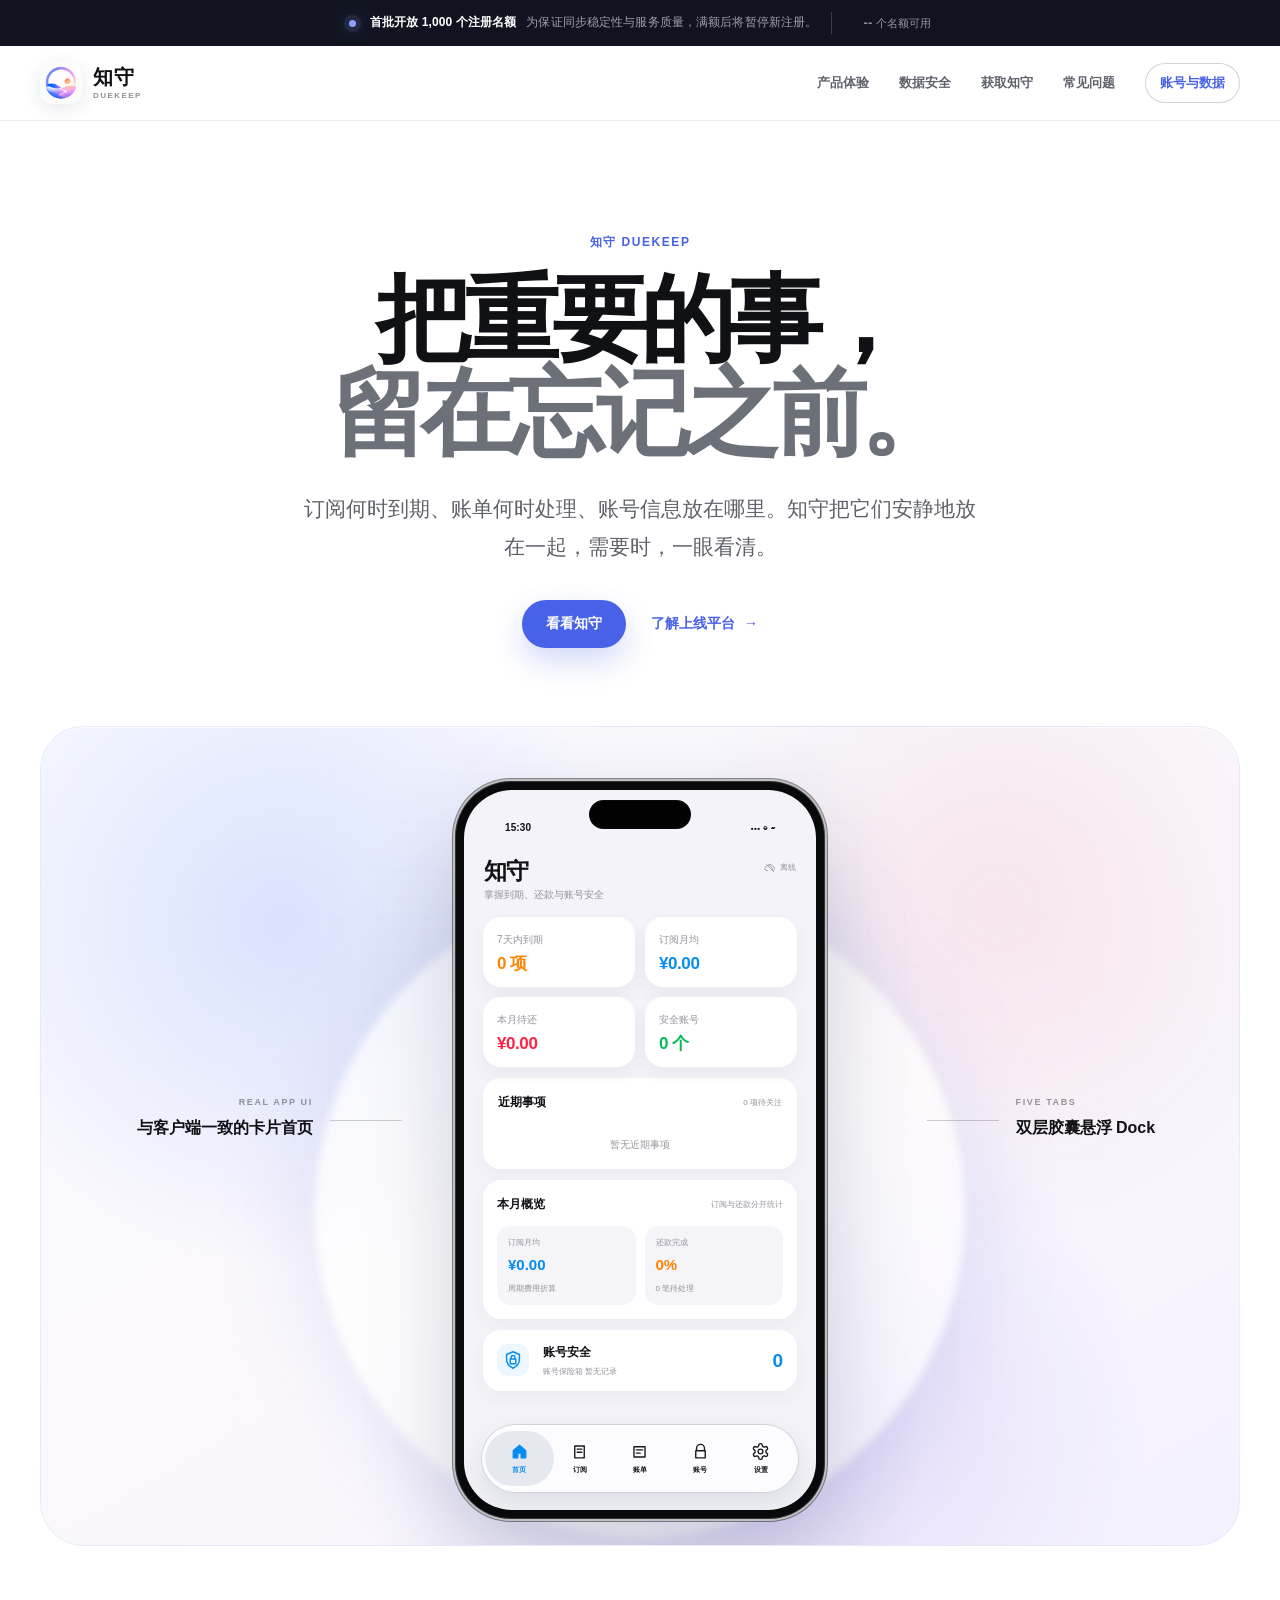
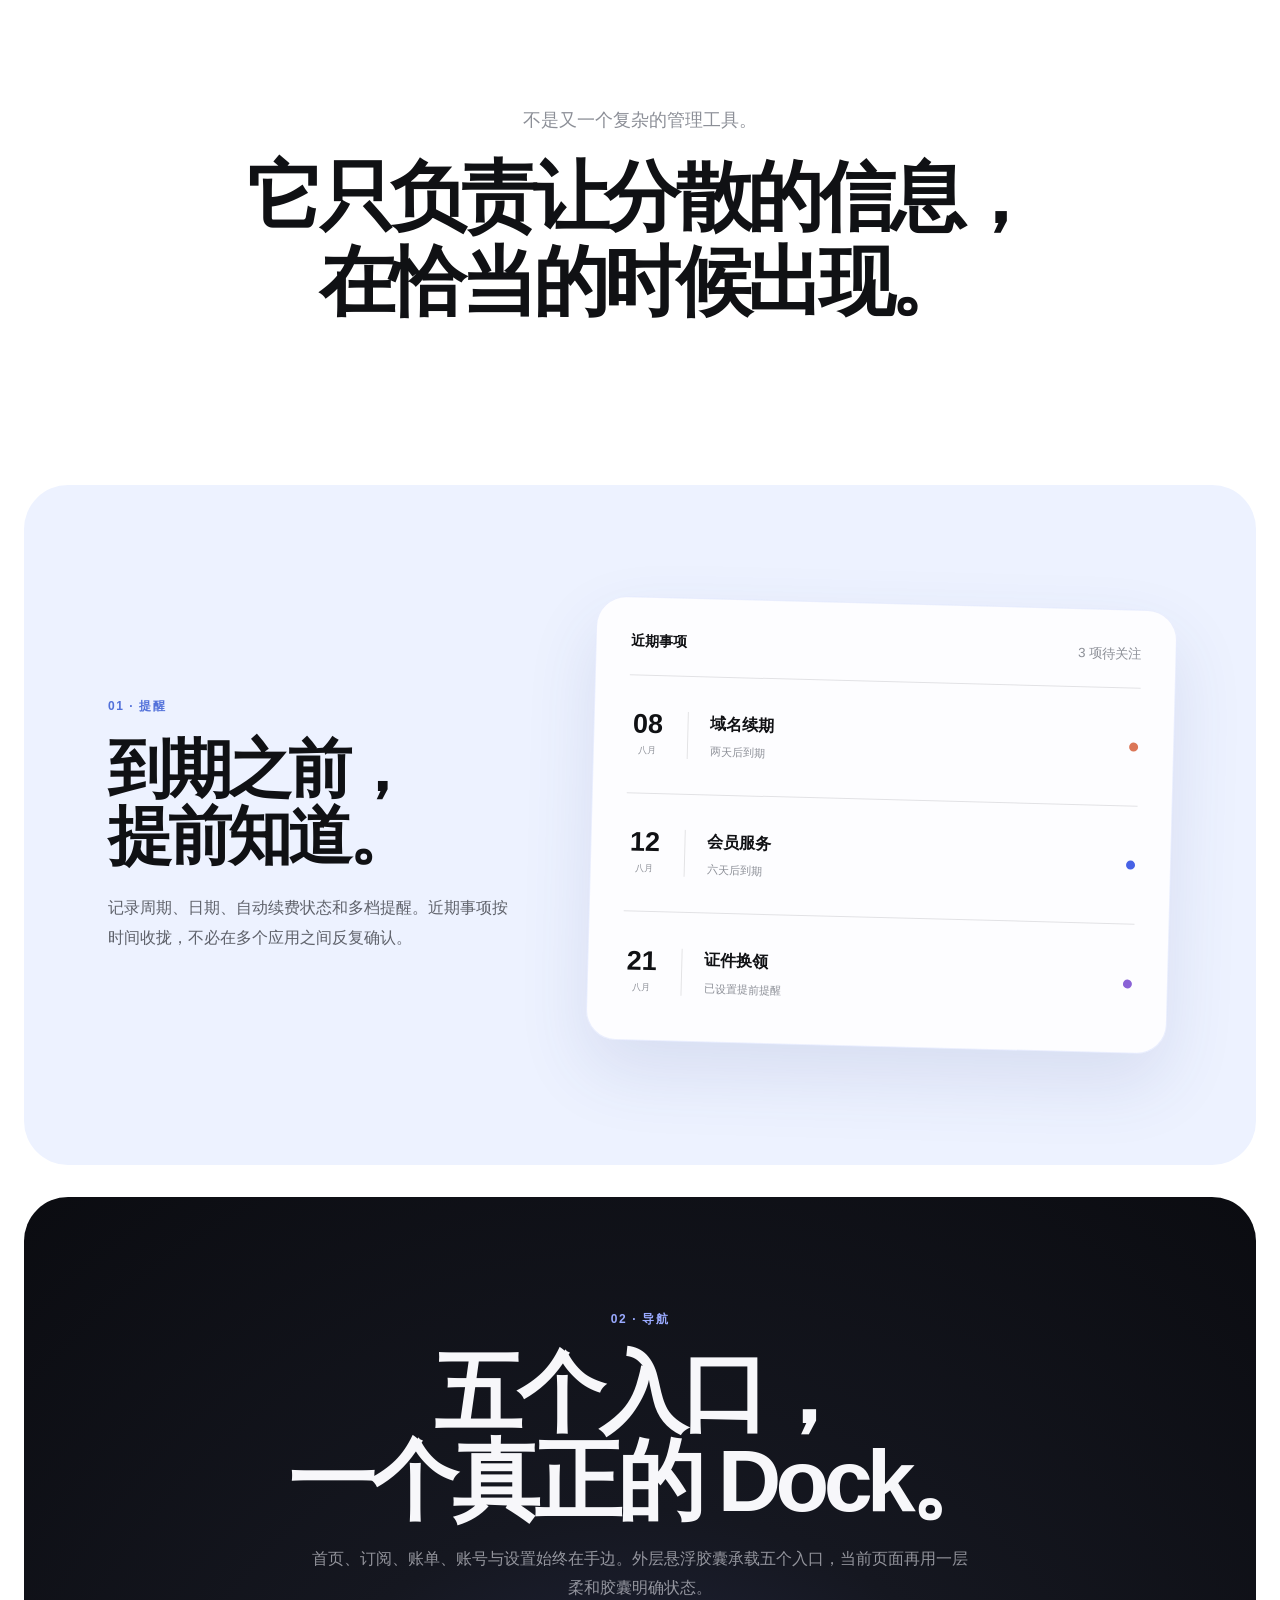
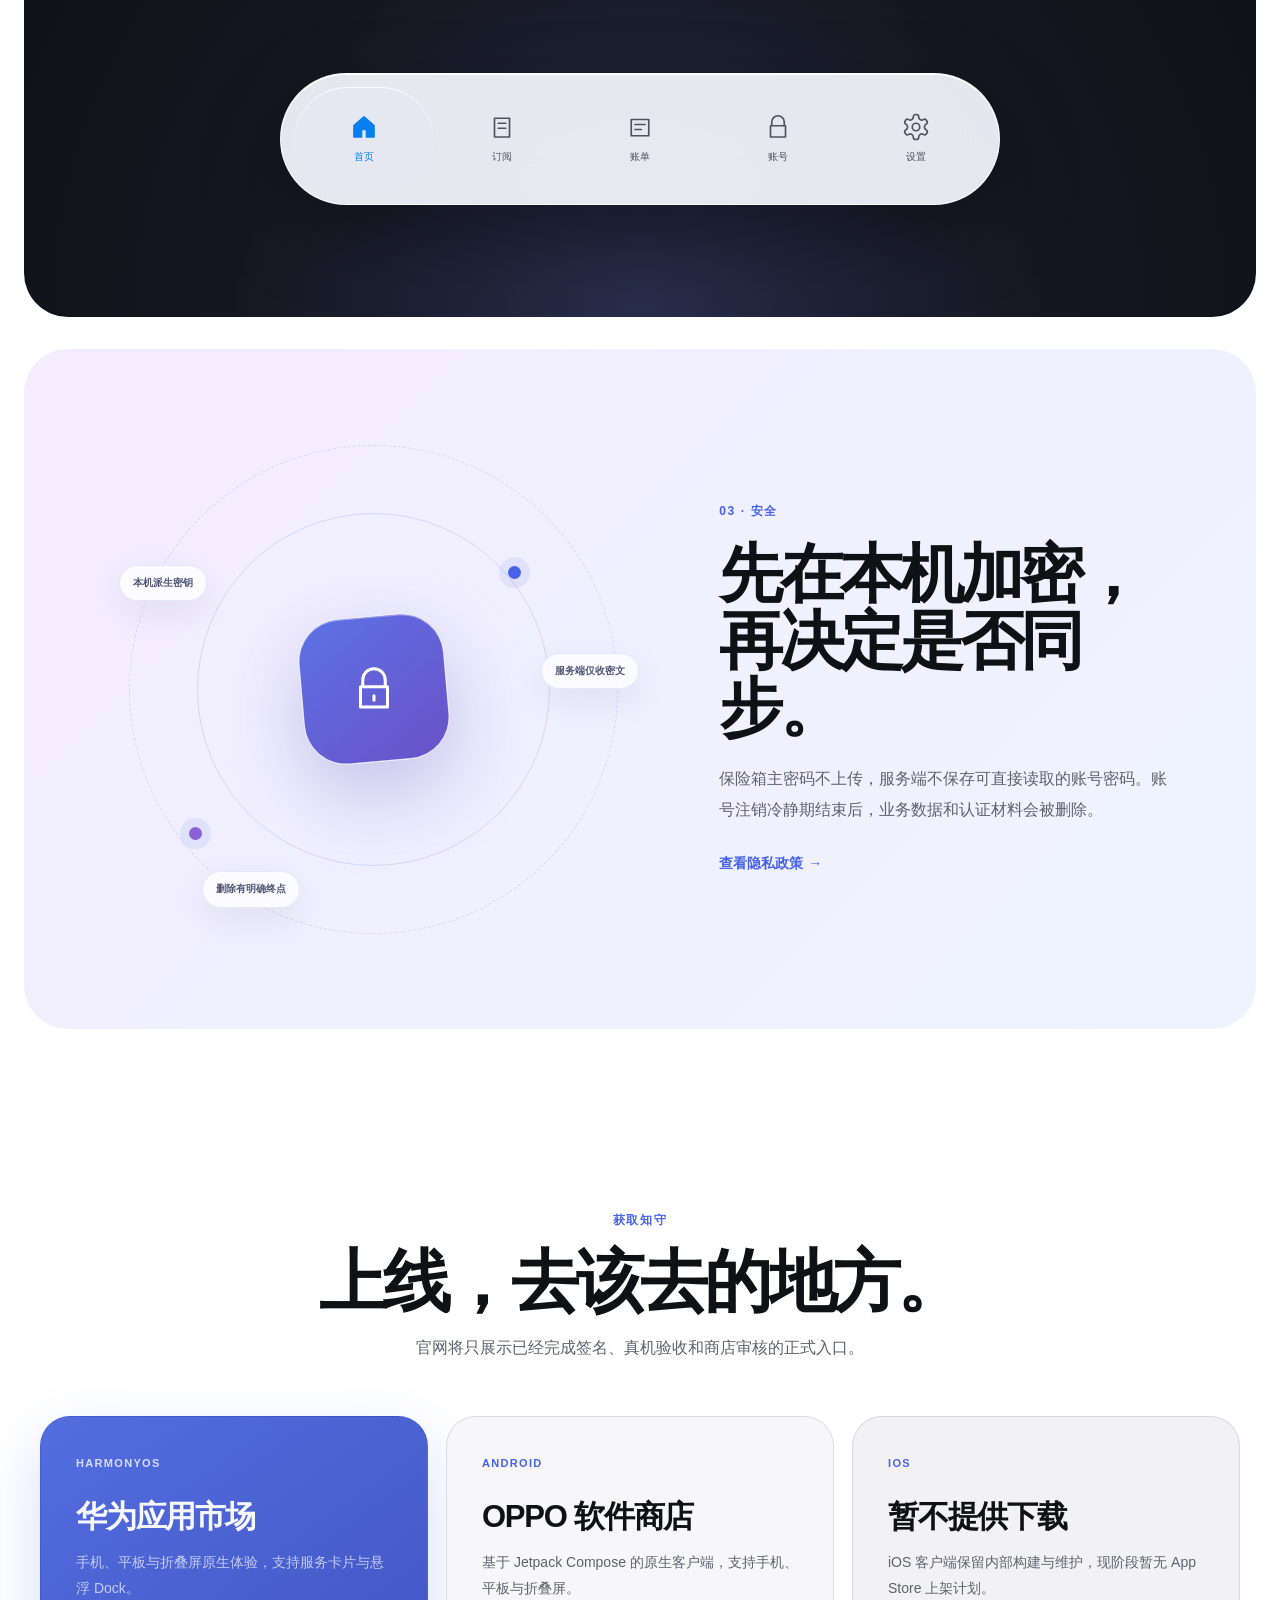
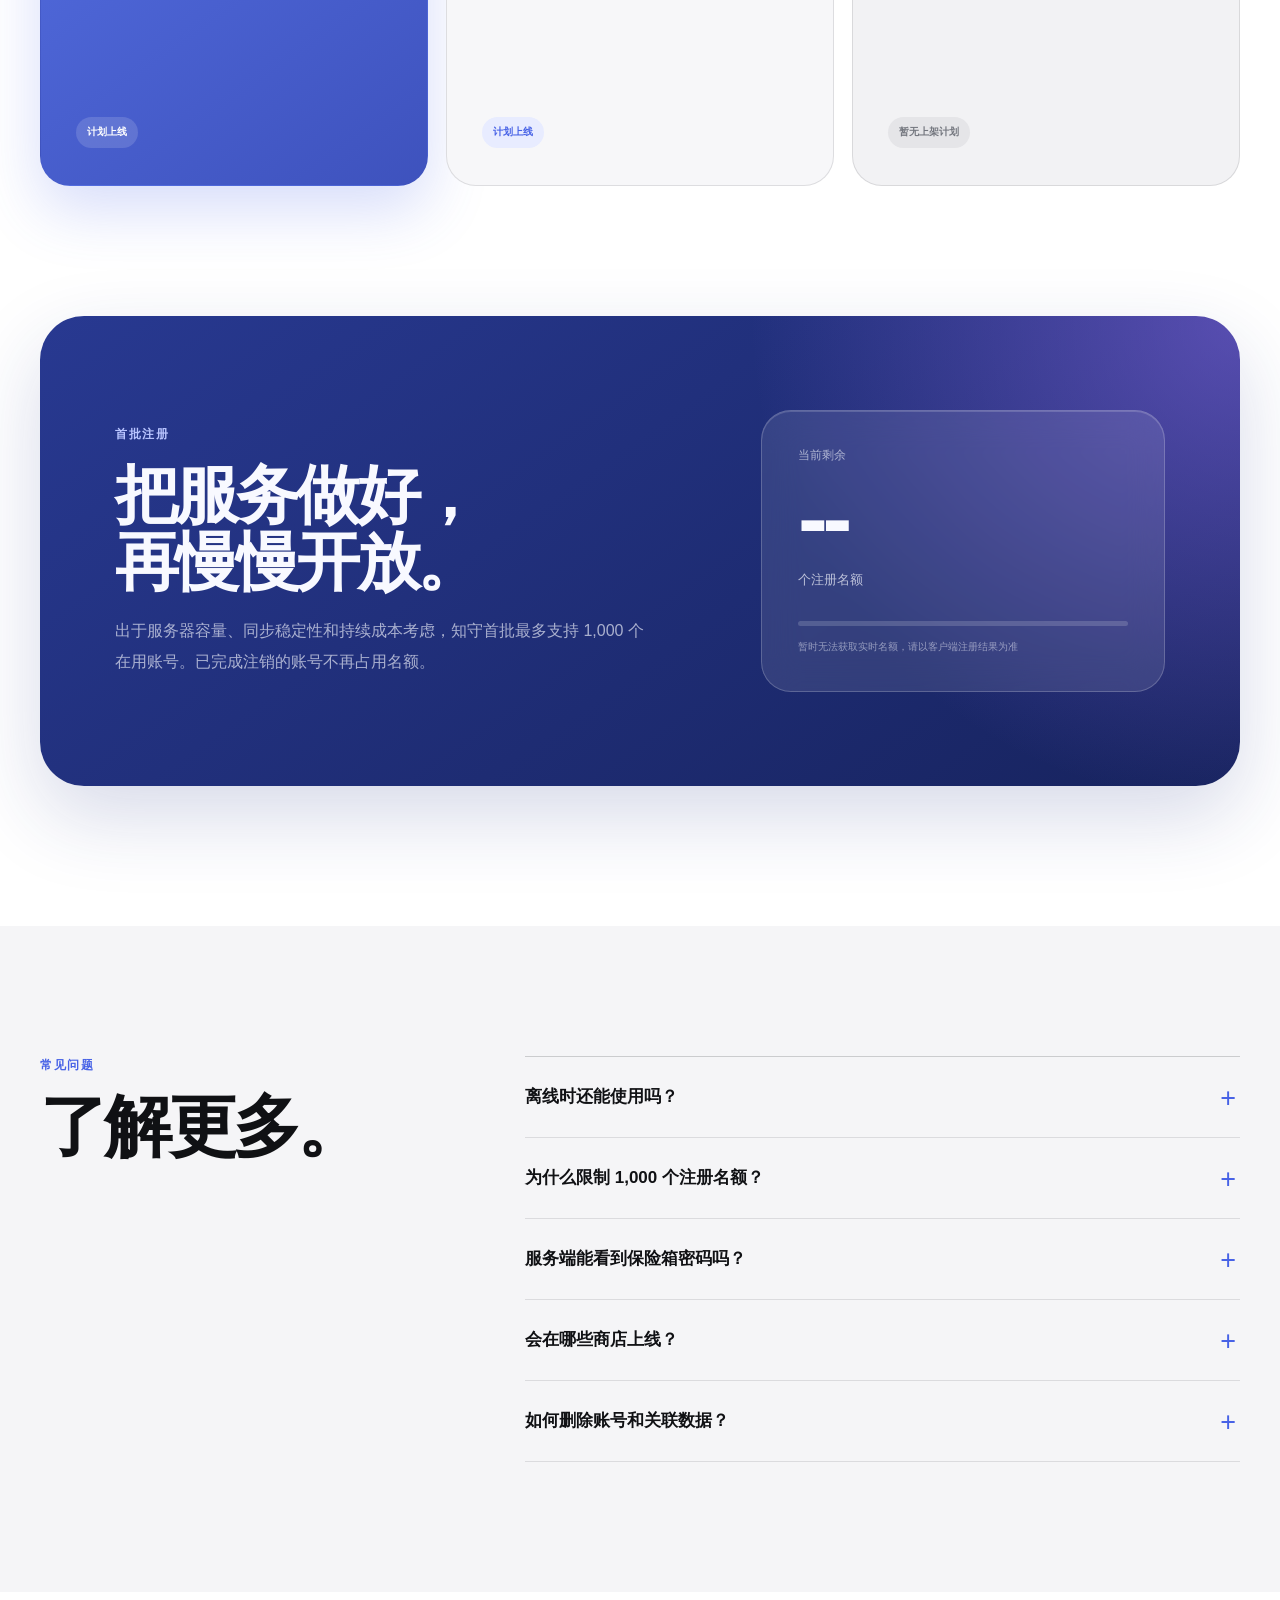
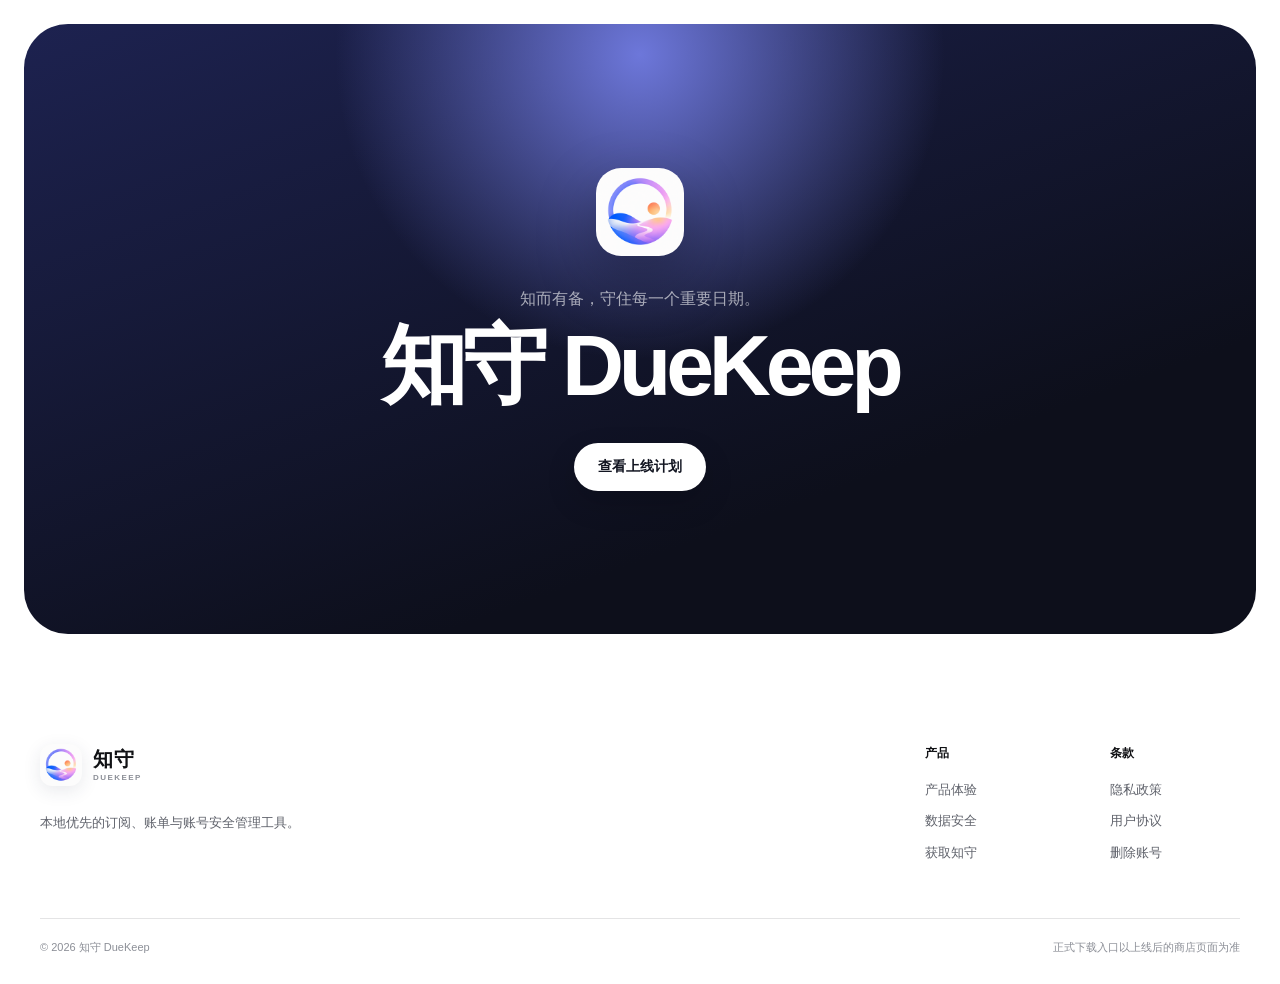
==== index.html @ ee89e79d "deploy: publish DueKeep website" ====
<!doctype html>
<html lang="zh-CN" data-page="home">
<head>
  <meta charset="UTF-8" />
  <meta name="viewport" content="width=device-width, initial-scale=1.0" />
  <meta name="description" content="知守 DueKeep 是一款本地优先的订阅、账单与账号安全管理工具，支持 HarmonyOS 与 Android。" />
  <meta name="theme-color" content="#ffffff" />
  <meta property="og:type" content="website" />
  <meta property="og:title" content="知守 DueKeep · 重要的事，提前知道" />
  <meta property="og:description" content="把订阅、账单与账号信息放在一起，本地优先，联网后安全同步。" />
  <title>知守 DueKeep · 重要的事，提前知道</title>
  <link rel="icon" type="image/svg+xml" href="assets/favicon.svg?v=2" />
  <link rel="icon" type="image/png" href="assets/favicon.png?v=2" />
  <link rel="apple-touch-icon" href="assets/duekeep-brand.png" />
  <script type="module" crossorigin src="./assets/main-D1RZq3Lw.js"></script>
  <link rel="stylesheet" crossorigin href="./assets/main-CR0gnKBD.css">
</head>
<body>
  <div id="app"></div>
</body>
</html>
---- assets/main-CR0gnKBD.css ----
:root{--el-color-white:#fff;--el-color-black:#000;--el-color-primary-rgb:64, 158, 255;--el-color-success-rgb:103, 194, 58;--el-color-warning-rgb:230, 162, 60;--el-color-danger-rgb:245, 108, 108;--el-color-error-rgb:245, 108, 108;--el-color-info-rgb:144, 147, 153;--el-font-size-extra-large:20px;--el-font-size-large:18px;--el-font-size-medium:16px;--el-font-size-base:14px;--el-font-size-small:13px;--el-font-size-extra-small:12px;--el-font-family:"Helvetica Neue", Helvetica, "PingFang SC", "Hiragino Sans GB", "Microsoft YaHei", "微软雅黑", Arial, sans-serif;--el-font-weight-primary:500;--el-font-line-height-primary:24px;--el-index-normal:1;--el-index-top:1000;--el-index-popper:2000;--el-border-radius-base:4px;--el-border-radius-small:2px;--el-border-radius-round:20px;--el-border-radius-circle:100%;--el-transition-duration:.3s;--el-transition-duration-fast:.2s;--el-transition-function-ease-in-out-bezier:cubic-bezier(.645, .045, .355, 1);--el-transition-function-fast-bezier:cubic-bezier(.23, 1, .32, 1);--el-transition-all:all var(--el-transition-duration) var(--el-transition-function-ease-in-out-bezier);--el-transition-fade:opacity var(--el-transition-duration) var(--el-transition-function-fast-bezier);--el-transition-md-fade:transform var(--el-transition-duration) var(--el-transition-function-fast-bezier), opacity var(--el-transition-duration) var(--el-transition-function-fast-bezier);--el-transition-fade-linear:opacity var(--el-transition-duration-fast) linear;--el-transition-border:border-color var(--el-transition-duration-fast) var(--el-transition-function-ease-in-out-bezier);--el-transition-box-shadow:box-shadow var(--el-transition-duration-fast) var(--el-transition-function-ease-in-out-bezier);--el-transition-color:color var(--el-transition-duration-fast) var(--el-transition-function-ease-in-out-bezier);--el-component-size-large:40px;--el-component-size:32px;--el-component-size-small:24px;--lightningcss-light:initial;--lightningcss-dark: ;color-scheme:light;--el-color-primary:#409eff;--el-color-primary-light-3:#79bbff;--el-color-primary-light-5:#a0cfff;--el-color-primary-light-7:#c6e2ff;--el-color-primary-light-8:#d9ecff;--el-color-primary-light-9:#ecf5ff;--el-color-primary-dark-2:#337ecc;--el-color-success:#67c23a;--el-color-success-light-3:#95d475;--el-color-success-light-5:#b3e19d;--el-color-success-light-7:#d1edc4;--el-color-success-light-8:#e1f3d8;--el-color-success-light-9:#f0f9eb;--el-color-success-dark-2:#529b2e;--el-color-warning:#e6a23c;--el-color-warning-light-3:#eebe77;--el-color-warning-light-5:#f3d19e;--el-color-warning-light-7:#f8e3c5;--el-color-warning-light-8:#faecd8;--el-color-warning-light-9:#fdf6ec;--el-color-warning-dark-2:#b88230;--el-color-danger:#f56c6c;--el-color-danger-light-3:#f89898;--el-color-danger-light-5:#fab6b6;--el-color-danger-light-7:#fcd3d3;--el-color-danger-light-8:#fde2e2;--el-color-danger-light-9:#fef0f0;--el-color-danger-dark-2:#c45656;--el-color-error:#f56c6c;--el-color-error-light-3:#f89898;--el-color-error-light-5:#fab6b6;--el-color-error-light-7:#fcd3d3;--el-color-error-light-8:#fde2e2;--el-color-error-light-9:#fef0f0;--el-color-error-dark-2:#c45656;--el-color-info:#909399;--el-color-info-light-3:#b1b3b8;--el-color-info-light-5:#c8c9cc;--el-color-info-light-7:#dedfe0;--el-color-info-light-8:#e9e9eb;--el-color-info-light-9:#f4f4f5;--el-color-info-dark-2:#73767a;--el-bg-color:#fff;--el-bg-color-page:#f2f3f5;--el-bg-color-overlay:#fff;--el-text-color-primary:#303133;--el-text-color-regular:#606266;--el-text-color-secondary:#909399;--el-text-color-placeholder:#a8abb2;--el-text-color-disabled:#c0c4cc;--el-border-color:#dcdfe6;--el-border-color-light:#e4e7ed;--el-border-color-lighter:#ebeef5;--el-border-color-extra-light:#f2f6fc;--el-border-color-dark:#d4d7de;--el-border-color-darker:#cdd0d6;--el-fill-color:#f0f2f5;--el-fill-color-light:#f5f7fa;--el-fill-color-lighter:#fafafa;--el-fill-color-extra-light:#fafcff;--el-fill-color-dark:#ebedf0;--el-fill-color-darker:#e6e8eb;--el-fill-color-blank:#fff;--el-box-shadow:0px 12px 32px 4px #0000000a, 0px 8px 20px #00000014;--el-box-shadow-light:0px 0px 12px #0000001f;--el-box-shadow-lighter:0px 0px 6px #0000001f;--el-box-shadow-dark:0px 16px 48px 16px #00000014, 0px 12px 32px #0000001f, 0px 8px 16px -8px #00000029;--el-disabled-bg-color:var(--el-fill-color-light);--el-disabled-text-color:var(--el-text-color-placeholder);--el-disabled-border-color:var(--el-border-color-light);--el-overlay-color:#000c;--el-overlay-color-light:#000000b3;--el-overlay-color-lighter:#00000080;--el-mask-color:#ffffffe6;--el-mask-color-extra-light:#ffffff4d;--el-border-width:1px;--el-border-style:solid;--el-border-color-hover:var(--el-text-color-disabled);--el-border:var(--el-border-width) var(--el-border-style) var(--el-border-color);--el-svg-monochrome-grey:var(--el-border-color)}.fade-in-linear-enter-active,.fade-in-linear-leave-active{transition:var(--el-transition-fade-linear)}.fade-in-linear-enter-from,.fade-in-linear-leave-to{opacity:0}.el-fade-in-linear-enter-active,.el-fade-in-linear-leave-active{transition:var(--el-transition-fade-linear)}.el-fade-in-linear-enter-from,.el-fade-in-linear-leave-to{opacity:0}.el-fade-in-enter-active,.el-fade-in-leave-active{transition:all var(--el-transition-duration) cubic-bezier(.55,0,.1,1)}.el-fade-in-enter-from,.el-fade-in-leave-active{opacity:0}.el-zoom-in-center-enter-active,.el-zoom-in-center-leave-active{transition:all var(--el-transition-duration) cubic-bezier(.55,0,.1,1)}.el-zoom-in-center-enter-from,.el-zoom-in-center-leave-active{opacity:0;transform:scaleX(0)}.el-zoom-in-top-enter-active,.el-zoom-in-top-leave-active{opacity:1;transition:var(--el-transition-md-fade);transform-origin:top;transform:scaleY(1)}.el-zoom-in-top-enter-active[data-popper-placement^=top],.el-zoom-in-top-leave-active[data-popper-placement^=top]{transform-origin:bottom}.el-zoom-in-top-enter-from,.el-zoom-in-top-leave-active{opacity:0;transform:scaleY(0)}.el-zoom-in-bottom-enter-active,.el-zoom-in-bottom-leave-active{opacity:1;transition:var(--el-transition-md-fade);transform-origin:bottom;transform:scaleY(1)}.el-zoom-in-bottom-enter-from,.el-zoom-in-bottom-leave-active{opacity:0;transform:scaleY(0)}.el-zoom-in-left-enter-active,.el-zoom-in-left-leave-active{opacity:1;transition:var(--el-transition-md-fade);transform-origin:0 0;transform:scale(1)}.el-zoom-in-left-enter-from,.el-zoom-in-left-leave-active{opacity:0;transform:scale(.45)}.collapse-transition{transition:var(--el-transition-duration) height ease-in-out,var(--el-transition-duration) padding-top ease-in-out,var(--el-transition-duration) padding-bottom ease-in-out}.el-collapse-transition-leave-active,.el-collapse-transition-enter-active{transition:var(--el-transition-duration) max-height ease-in-out,var(--el-transition-duration) padding-top ease-in-out,var(--el-transition-duration) padding-bottom ease-in-out}.horizontal-collapse-transition{transition:var(--el-transition-duration) width ease-in-out,var(--el-transition-duration) padding-left ease-in-out,var(--el-transition-duration) padding-right ease-in-out}.el-list-enter-active,.el-list-leave-active{transition:all 1s}.el-list-enter-from,.el-list-leave-to{opacity:0;transform:translateY(-30px)}.el-list-leave-active{position:absolute!important}.el-opacity-transition{transition:opacity var(--el-transition-duration) cubic-bezier(.55,0,.1,1)}.el-icon--right{margin-left:5px}.el-icon--left{margin-right:5px}@keyframes rotating{0%{transform:rotate(0)}to{transform:rotate(360deg)}}.el-icon{--color:inherit;fill:currentColor;width:1em;height:1em;color:var(--color);line-height:1em;font-size:inherit;justify-content:center;align-items:center;display:inline-flex;position:relative}.el-icon.is-loading{animation:2s linear infinite rotating}.el-icon svg{width:1em;height:1em}.el-button{--el-button-font-weight:var(--el-font-weight-primary);--el-button-border-color:var(--el-border-color);--el-button-bg-color:var(--el-fill-color-blank);--el-button-text-color:var(--el-text-color-regular);--el-button-disabled-text-color:var(--el-disabled-text-color);--el-button-disabled-bg-color:var(--el-fill-color-blank);--el-button-disabled-border-color:var(--el-border-color-light);--el-button-divide-border-color:#ffffff80;--el-button-hover-text-color:var(--el-color-primary);--el-button-hover-bg-color:var(--el-color-primary-light-9);--el-button-hover-border-color:var(--el-color-primary-light-7);--el-button-active-text-color:var(--el-button-hover-text-color);--el-button-active-border-color:var(--el-color-primary);--el-button-active-bg-color:var(--el-button-hover-bg-color);--el-button-outline-color:var(--el-color-primary-light-5);--el-button-hover-link-text-color:var(--el-text-color-secondary);--el-button-active-color:var(--el-text-color-primary);white-space:nowrap;cursor:pointer;height:32px;color:var(--el-button-text-color);text-align:center;box-sizing:border-box;line-height:1;font-weight:var(--el-button-font-weight);-webkit-user-select:none;user-select:none;vertical-align:middle;-webkit-appearance:none;background-color:var(--el-button-bg-color);border:var(--el-border);border-color:var(--el-button-border-color);outline:none;justify-content:center;align-items:center;transition:all .1s;display:inline-flex}.el-button:hover{color:var(--el-button-hover-text-color);border-color:var(--el-button-hover-border-color);background-color:var(--el-button-hover-bg-color);outline:none}.el-button:active{color:var(--el-button-active-text-color);border-color:var(--el-button-active-border-color);background-color:var(--el-button-active-bg-color);outline:none}.el-button:focus-visible{outline:2px solid var(--el-button-outline-color);outline-offset:1px;transition:outline-offset,outline}.el-button>span{align-items:center;display:inline-flex}.el-button+.el-button{margin-left:12px}.el-button{font-size:var(--el-font-size-base);border-radius:var(--el-border-radius-base);padding:8px 15px}.el-button.is-round{padding:8px 15px}.el-button::-moz-focus-inner{border:0}.el-button [class*=el-icon]+span{margin-left:6px}.el-button [class*=el-icon] svg{vertical-align:bottom}.el-button.is-plain{--el-button-hover-text-color:var(--el-color-primary);--el-button-hover-bg-color:var(--el-fill-color-blank);--el-button-hover-border-color:var(--el-color-primary)}.el-button.is-active{color:var(--el-button-active-text-color);border-color:var(--el-button-active-border-color);background-color:var(--el-button-active-bg-color);outline:none}.el-button.is-disabled,.el-button.is-disabled:hover{color:var(--el-button-disabled-text-color);cursor:not-allowed;background-image:none;background-color:var(--el-button-disabled-bg-color);border-color:var(--el-button-disabled-border-color)}.el-button.is-loading{pointer-events:none;position:relative}.el-button.is-loading:before{z-index:1;pointer-events:none;content:"";border-radius:inherit;background-color:var(--el-mask-color-extra-light);position:absolute;inset:-1px}.el-button.is-round{border-radius:var(--el-border-radius-round)}.el-button.is-dashed{--el-button-hover-text-color:var(--el-color-primary);--el-button-hover-bg-color:var(--el-fill-color-blank);--el-button-hover-border-color:var(--el-color-primary);border-style:dashed}.el-button.is-circle{border-radius:50%;width:32px;padding:8px}.el-button.is-text{color:var(--el-button-text-color);background-color:#0000;border:0 solid #0000}.el-button.is-text.is-disabled{color:var(--el-button-disabled-text-color);background-color:#0000!important}.el-button.is-text:not(.is-disabled):hover{background-color:var(--el-fill-color-light)}.el-button.is-text:not(.is-disabled):focus-visible{outline:2px solid var(--el-button-outline-color);outline-offset:1px;transition:outline-offset,outline}.el-button.is-text:not(.is-disabled):active{background-color:var(--el-fill-color)}.el-button.is-text:not(.is-disabled).is-has-bg{background-color:var(--el-fill-color-light)}.el-button.is-text:not(.is-disabled).is-has-bg:hover{background-color:var(--el-fill-color)}.el-button.is-text:not(.is-disabled).is-has-bg:active{background-color:var(--el-fill-color-dark)}.el-button__text--expand{letter-spacing:.3em;margin-right:-.3em}.el-button.is-link{color:var(--el-button-text-color);background:0 0;border-color:#0000;height:auto;padding:2px}.el-button.is-link:hover{color:var(--el-button-hover-link-text-color)}.el-button.is-link.is-disabled{color:var(--el-button-disabled-text-color);background-color:#0000!important;border-color:#0000!important}.el-button.is-link:not(.is-disabled):hover{background-color:#0000;border-color:#0000}.el-button.is-link:not(.is-disabled):active{color:var(--el-button-active-color);background-color:#0000;border-color:#0000}.el-button--text{color:var(--el-color-primary);background:0 0;border-color:#0000;padding-left:0;padding-right:0}.el-button--text.is-disabled{color:var(--el-button-disabled-text-color);background-color:#0000!important;border-color:#0000!important}.el-button--text:not(.is-disabled):hover{color:var(--el-color-primary-light-3);background-color:#0000;border-color:#0000}.el-button--text:not(.is-disabled):active{color:var(--el-color-primary-dark-2);background-color:#0000;border-color:#0000}.el-button__link--expand{letter-spacing:.3em;margin-right:-.3em}.el-button--primary{--el-button-text-color:var(--el-color-white);--el-button-bg-color:var(--el-color-primary);--el-button-border-color:var(--el-color-primary);--el-button-outline-color:var(--el-color-primary-light-5);--el-button-active-color:var(--el-color-primary-dark-2);--el-button-hover-text-color:var(--el-color-white);--el-button-hover-link-text-color:var(--el-color-primary-light-5);--el-button-hover-bg-color:var(--el-color-primary-light-3);--el-button-hover-border-color:var(--el-color-primary-light-3);--el-button-active-bg-color:var(--el-color-primary-dark-2);--el-button-active-border-color:var(--el-color-primary-dark-2);--el-button-disabled-text-color:var(--el-color-white);--el-button-disabled-bg-color:var(--el-color-primary-light-5);--el-button-disabled-border-color:var(--el-color-primary-light-5)}.el-button--primary.is-plain,.el-button--primary.is-text,.el-button--primary.is-link{--el-button-text-color:var(--el-color-primary);--el-button-bg-color:var(--el-color-primary-light-9);--el-button-border-color:var(--el-color-primary-light-5);--el-button-hover-text-color:var(--el-color-white);--el-button-hover-bg-color:var(--el-color-primary);--el-button-hover-border-color:var(--el-color-primary);--el-button-active-text-color:var(--el-color-white)}.el-button--primary.is-plain.is-disabled,.el-button--primary.is-plain.is-disabled:hover,.el-button--primary.is-plain.is-disabled:focus,.el-button--primary.is-plain.is-disabled:active,.el-button--primary.is-text.is-disabled,.el-button--primary.is-text.is-disabled:hover,.el-button--primary.is-text.is-disabled:focus,.el-button--primary.is-text.is-disabled:active,.el-button--primary.is-link.is-disabled,.el-button--primary.is-link.is-disabled:hover,.el-button--primary.is-link.is-disabled:focus,.el-button--primary.is-link.is-disabled:active{color:var(--el-color-primary-light-5);background-color:var(--el-color-primary-light-9);border-color:var(--el-color-primary-light-8)}.el-button--primary.is-dashed{--el-button-text-color:var(--el-color-primary);--el-button-bg-color:var(--el-color-primary-light-9);--el-button-border-color:var(--el-color-primary-light-5);--el-button-hover-text-color:var(--el-color-primary);--el-button-hover-bg-color:var(--el-color-primary-light-9);--el-button-hover-border-color:var(--el-color-primary-light-3);--el-button-active-text-color:var(--el-color-primary-dark-2);--el-button-active-bg-color:var(--el-color-primary-light-9);--el-button-active-border-color:var(--el-color-primary-dark-2)}.el-button--primary.is-dashed.is-disabled,.el-button--primary.is-dashed.is-disabled:hover,.el-button--primary.is-dashed.is-disabled:focus,.el-button--primary.is-dashed.is-disabled:active{color:var(--el-color-primary-light-5);background-color:var(--el-color-primary-light-9);border-color:var(--el-color-primary-light-8)}.el-button--success{--el-button-text-color:var(--el-color-white);--el-button-bg-color:var(--el-color-success);--el-button-border-color:var(--el-color-success);--el-button-outline-color:var(--el-color-success-light-5);--el-button-active-color:var(--el-color-success-dark-2);--el-button-hover-text-color:var(--el-color-white);--el-button-hover-link-text-color:var(--el-color-success-light-5);--el-button-hover-bg-color:var(--el-color-success-light-3);--el-button-hover-border-color:var(--el-color-success-light-3);--el-button-active-bg-color:var(--el-color-success-dark-2);--el-button-active-border-color:var(--el-color-success-dark-2);--el-button-disabled-text-color:var(--el-color-white);--el-button-disabled-bg-color:var(--el-color-success-light-5);--el-button-disabled-border-color:var(--el-color-success-light-5)}.el-button--success.is-plain,.el-button--success.is-text,.el-button--success.is-link{--el-button-text-color:var(--el-color-success);--el-button-bg-color:var(--el-color-success-light-9);--el-button-border-color:var(--el-color-success-light-5);--el-button-hover-text-color:var(--el-color-white);--el-button-hover-bg-color:var(--el-color-success);--el-button-hover-border-color:var(--el-color-success);--el-button-active-text-color:var(--el-color-white)}.el-button--success.is-plain.is-disabled,.el-button--success.is-plain.is-disabled:hover,.el-button--success.is-plain.is-disabled:focus,.el-button--success.is-plain.is-disabled:active,.el-button--success.is-text.is-disabled,.el-button--success.is-text.is-disabled:hover,.el-button--success.is-text.is-disabled:focus,.el-button--success.is-text.is-disabled:active,.el-button--success.is-link.is-disabled,.el-button--success.is-link.is-disabled:hover,.el-button--success.is-link.is-disabled:focus,.el-button--success.is-link.is-disabled:active{color:var(--el-color-success-light-5);background-color:var(--el-color-success-light-9);border-color:var(--el-color-success-light-8)}.el-button--success.is-dashed{--el-button-text-color:var(--el-color-success);--el-button-bg-color:var(--el-color-success-light-9);--el-button-border-color:var(--el-color-success-light-5);--el-button-hover-text-color:var(--el-color-success);--el-button-hover-bg-color:var(--el-color-success-light-9);--el-button-hover-border-color:var(--el-color-success-light-3);--el-button-active-text-color:var(--el-color-success-dark-2);--el-button-active-bg-color:var(--el-color-success-light-9);--el-button-active-border-color:var(--el-color-success-dark-2)}.el-button--success.is-dashed.is-disabled,.el-button--success.is-dashed.is-disabled:hover,.el-button--success.is-dashed.is-disabled:focus,.el-button--success.is-dashed.is-disabled:active{color:var(--el-color-success-light-5);background-color:var(--el-color-success-light-9);border-color:var(--el-color-success-light-8)}.el-button--warning{--el-button-text-color:var(--el-color-white);--el-button-bg-color:var(--el-color-warning);--el-button-border-color:var(--el-color-warning);--el-button-outline-color:var(--el-color-warning-light-5);--el-button-active-color:var(--el-color-warning-dark-2);--el-button-hover-text-color:var(--el-color-white);--el-button-hover-link-text-color:var(--el-color-warning-light-5);--el-button-hover-bg-color:var(--el-color-warning-light-3);--el-button-hover-border-color:var(--el-color-warning-light-3);--el-button-active-bg-color:var(--el-color-warning-dark-2);--el-button-active-border-color:var(--el-color-warning-dark-2);--el-button-disabled-text-color:var(--el-color-white);--el-button-disabled-bg-color:var(--el-color-warning-light-5);--el-button-disabled-border-color:var(--el-color-warning-light-5)}.el-button--warning.is-plain,.el-button--warning.is-text,.el-button--warning.is-link{--el-button-text-color:var(--el-color-warning);--el-button-bg-color:var(--el-color-warning-light-9);--el-button-border-color:var(--el-color-warning-light-5);--el-button-hover-text-color:var(--el-color-white);--el-button-hover-bg-color:var(--el-color-warning);--el-button-hover-border-color:var(--el-color-warning);--el-button-active-text-color:var(--el-color-white)}.el-button--warning.is-plain.is-disabled,.el-button--warning.is-plain.is-disabled:hover,.el-button--warning.is-plain.is-disabled:focus,.el-button--warning.is-plain.is-disabled:active,.el-button--warning.is-text.is-disabled,.el-button--warning.is-text.is-disabled:hover,.el-button--warning.is-text.is-disabled:focus,.el-button--warning.is-text.is-disabled:active,.el-button--warning.is-link.is-disabled,.el-button--warning.is-link.is-disabled:hover,.el-button--warning.is-link.is-disabled:focus,.el-button--warning.is-link.is-disabled:active{color:var(--el-color-warning-light-5);background-color:var(--el-color-warning-light-9);border-color:var(--el-color-warning-light-8)}.el-button--warning.is-dashed{--el-button-text-color:var(--el-color-warning);--el-button-bg-color:var(--el-color-warning-light-9);--el-button-border-color:var(--el-color-warning-light-5);--el-button-hover-text-color:var(--el-color-warning);--el-button-hover-bg-color:var(--el-color-warning-light-9);--el-button-hover-border-color:var(--el-color-warning-light-3);--el-button-active-text-color:var(--el-color-warning-dark-2);--el-button-active-bg-color:var(--el-color-warning-light-9);--el-button-active-border-color:var(--el-color-warning-dark-2)}.el-button--warning.is-dashed.is-disabled,.el-button--warning.is-dashed.is-disabled:hover,.el-button--warning.is-dashed.is-disabled:focus,.el-button--warning.is-dashed.is-disabled:active{color:var(--el-color-warning-light-5);background-color:var(--el-color-warning-light-9);border-color:var(--el-color-warning-light-8)}.el-button--danger{--el-button-text-color:var(--el-color-white);--el-button-bg-color:var(--el-color-danger);--el-button-border-color:var(--el-color-danger);--el-button-outline-color:var(--el-color-danger-light-5);--el-button-active-color:var(--el-color-danger-dark-2);--el-button-hover-text-color:var(--el-color-white);--el-button-hover-link-text-color:var(--el-color-danger-light-5);--el-button-hover-bg-color:var(--el-color-danger-light-3);--el-button-hover-border-color:var(--el-color-danger-light-3);--el-button-active-bg-color:var(--el-color-danger-dark-2);--el-button-active-border-color:var(--el-color-danger-dark-2);--el-button-disabled-text-color:var(--el-color-white);--el-button-disabled-bg-color:var(--el-color-danger-light-5);--el-button-disabled-border-color:var(--el-color-danger-light-5)}.el-button--danger.is-plain,.el-button--danger.is-text,.el-button--danger.is-link{--el-button-text-color:var(--el-color-danger);--el-button-bg-color:var(--el-color-danger-light-9);--el-button-border-color:var(--el-color-danger-light-5);--el-button-hover-text-color:var(--el-color-white);--el-button-hover-bg-color:var(--el-color-danger);--el-button-hover-border-color:var(--el-color-danger);--el-button-active-text-color:var(--el-color-white)}.el-button--danger.is-plain.is-disabled,.el-button--danger.is-plain.is-disabled:hover,.el-button--danger.is-plain.is-disabled:focus,.el-button--danger.is-plain.is-disabled:active,.el-button--danger.is-text.is-disabled,.el-button--danger.is-text.is-disabled:hover,.el-button--danger.is-text.is-disabled:focus,.el-button--danger.is-text.is-disabled:active,.el-button--danger.is-link.is-disabled,.el-button--danger.is-link.is-disabled:hover,.el-button--danger.is-link.is-disabled:focus,.el-button--danger.is-link.is-disabled:active{color:var(--el-color-danger-light-5);background-color:var(--el-color-danger-light-9);border-color:var(--el-color-danger-light-8)}.el-button--danger.is-dashed{--el-button-text-color:var(--el-color-danger);--el-button-bg-color:var(--el-color-danger-light-9);--el-button-border-color:var(--el-color-danger-light-5);--el-button-hover-text-color:var(--el-color-danger);--el-button-hover-bg-color:var(--el-color-danger-light-9);--el-button-hover-border-color:var(--el-color-danger-light-3);--el-button-active-text-color:var(--el-color-danger-dark-2);--el-button-active-bg-color:var(--el-color-danger-light-9);--el-button-active-border-color:var(--el-color-danger-dark-2)}.el-button--danger.is-dashed.is-disabled,.el-button--danger.is-dashed.is-disabled:hover,.el-button--danger.is-dashed.is-disabled:focus,.el-button--danger.is-dashed.is-disabled:active{color:var(--el-color-danger-light-5);background-color:var(--el-color-danger-light-9);border-color:var(--el-color-danger-light-8)}.el-button--info{--el-button-text-color:var(--el-color-white);--el-button-bg-color:var(--el-color-info);--el-button-border-color:var(--el-color-info);--el-button-outline-color:var(--el-color-info-light-5);--el-button-active-color:var(--el-color-info-dark-2);--el-button-hover-text-color:var(--el-color-white);--el-button-hover-link-text-color:var(--el-color-info-light-5);--el-button-hover-bg-color:var(--el-color-info-light-3);--el-button-hover-border-color:var(--el-color-info-light-3);--el-button-active-bg-color:var(--el-color-info-dark-2);--el-button-active-border-color:var(--el-color-info-dark-2);--el-button-disabled-text-color:var(--el-color-white);--el-button-disabled-bg-color:var(--el-color-info-light-5);--el-button-disabled-border-color:var(--el-color-info-light-5)}.el-button--info.is-plain,.el-button--info.is-text,.el-button--info.is-link{--el-button-text-color:var(--el-color-info);--el-button-bg-color:var(--el-color-info-light-9);--el-button-border-color:var(--el-color-info-light-5);--el-button-hover-text-color:var(--el-color-white);--el-button-hover-bg-color:var(--el-color-info);--el-button-hover-border-color:var(--el-color-info);--el-button-active-text-color:var(--el-color-white)}.el-button--info.is-plain.is-disabled,.el-button--info.is-plain.is-disabled:hover,.el-button--info.is-plain.is-disabled:focus,.el-button--info.is-plain.is-disabled:active,.el-button--info.is-text.is-disabled,.el-button--info.is-text.is-disabled:hover,.el-button--info.is-text.is-disabled:focus,.el-button--info.is-text.is-disabled:active,.el-button--info.is-link.is-disabled,.el-button--info.is-link.is-disabled:hover,.el-button--info.is-link.is-disabled:focus,.el-button--info.is-link.is-disabled:active{color:var(--el-color-info-light-5);background-color:var(--el-color-info-light-9);border-color:var(--el-color-info-light-8)}.el-button--info.is-dashed{--el-button-text-color:var(--el-color-info);--el-button-bg-color:var(--el-color-info-light-9);--el-button-border-color:var(--el-color-info-light-5);--el-button-hover-text-color:var(--el-color-info);--el-button-hover-bg-color:var(--el-color-info-light-9);--el-button-hover-border-color:var(--el-color-info-light-3);--el-button-active-text-color:var(--el-color-info-dark-2);--el-button-active-bg-color:var(--el-color-info-light-9);--el-button-active-border-color:var(--el-color-info-dark-2)}.el-button--info.is-dashed.is-disabled,.el-button--info.is-dashed.is-disabled:hover,.el-button--info.is-dashed.is-disabled:focus,.el-button--info.is-dashed.is-disabled:active{color:var(--el-color-info-light-5);background-color:var(--el-color-info-light-9);border-color:var(--el-color-info-light-8)}.el-button--large{--el-button-size:40px;height:var(--el-button-size)}.el-button--large [class*=el-icon]+span{margin-left:8px}.el-button--large{font-size:var(--el-font-size-base);border-radius:var(--el-border-radius-base);padding:12px 19px}.el-button--large.is-round{padding:12px 19px}.el-button--large.is-circle{width:var(--el-button-size);padding:12px}.el-button--small{--el-button-size:24px;height:var(--el-button-size)}.el-button--small [class*=el-icon]+span{margin-left:4px}.el-button--small{border-radius:calc(var(--el-border-radius-base) - 1px);padding:5px 11px;font-size:12px}.el-button--small.is-round{padding:5px 11px}.el-button--small.is-circle{width:var(--el-button-size);padding:5px}.el-checkbox{--el-checkbox-font-size:14px;--el-checkbox-font-weight:var(--el-font-weight-primary);--el-checkbox-text-color:var(--el-text-color-regular);--el-checkbox-input-height:14px;--el-checkbox-input-width:14px;--el-checkbox-border-radius:var(--el-border-radius-small);--el-checkbox-bg-color:var(--el-fill-color-blank);--el-checkbox-input-border:var(--el-border);--el-checkbox-disabled-border-color:var(--el-border-color);--el-checkbox-disabled-input-fill:var(--el-fill-color-light);--el-checkbox-disabled-icon-color:var(--el-text-color-placeholder);--el-checkbox-disabled-checked-input-fill:var(--el-border-color-extra-light);--el-checkbox-disabled-checked-input-border-color:var(--el-border-color);--el-checkbox-disabled-checked-icon-color:var(--el-text-color-placeholder);--el-checkbox-checked-text-color:var(--el-color-primary);--el-checkbox-checked-input-border-color:var(--el-color-primary);--el-checkbox-checked-bg-color:var(--el-color-primary);--el-checkbox-checked-icon-color:var(--el-color-white);--el-checkbox-input-border-color-hover:var(--el-color-primary);color:var(--el-checkbox-text-color);font-weight:var(--el-checkbox-font-weight);font-size:var(--el-font-size-base);cursor:pointer;white-space:nowrap;-webkit-user-select:none;user-select:none;height:var(--el-checkbox-height,32px);align-items:center;margin-right:30px;display:inline-flex;position:relative}.el-checkbox.is-disabled{cursor:not-allowed}.el-checkbox.is-bordered{border-radius:var(--el-border-radius-base);border:var(--el-border);box-sizing:border-box;padding:0 15px 0 9px}.el-checkbox.is-bordered.is-checked{border-color:var(--el-color-primary)}.el-checkbox.is-bordered.is-disabled{border-color:var(--el-border-color-lighter)}.el-checkbox.is-bordered.el-checkbox--large{border-radius:var(--el-border-radius-base);padding:0 19px 0 11px}.el-checkbox.is-bordered.el-checkbox--large .el-checkbox__label{font-size:var(--el-font-size-base)}.el-checkbox.is-bordered.el-checkbox--large .el-checkbox__inner{width:14px;height:14px}.el-checkbox.is-bordered.el-checkbox--small{border-radius:calc(var(--el-border-radius-base) - 1px);padding:0 11px 0 7px}.el-checkbox.is-bordered.el-checkbox--small .el-checkbox__label{font-size:12px}.el-checkbox.is-bordered.el-checkbox--small .el-checkbox__inner{width:12px;height:12px}.el-checkbox.is-bordered.el-checkbox--small .el-checkbox__inner:after{width:2px;height:6px}.el-checkbox input:focus-visible+.el-checkbox__inner{outline:2px solid var(--el-checkbox-input-border-color-hover);outline-offset:1px;border-radius:var(--el-checkbox-border-radius)}.el-checkbox__input{white-space:nowrap;cursor:pointer;outline:none;display:inline-flex;position:relative}.el-checkbox__input.is-disabled .el-checkbox__inner{background-color:var(--el-checkbox-disabled-input-fill);border-color:var(--el-checkbox-disabled-border-color);cursor:not-allowed}.el-checkbox__input.is-disabled .el-checkbox__inner:after{cursor:not-allowed;border-color:var(--el-checkbox-disabled-icon-color);will-change:transform}.el-checkbox__input.is-disabled.is-checked .el-checkbox__inner{background-color:var(--el-checkbox-disabled-checked-input-fill);border-color:var(--el-checkbox-disabled-checked-input-border-color)}.el-checkbox__input.is-disabled.is-checked .el-checkbox__inner:after{border-color:var(--el-checkbox-disabled-checked-icon-color)}.el-checkbox__input.is-disabled.is-indeterminate .el-checkbox__inner{background-color:var(--el-checkbox-disabled-checked-input-fill);border-color:var(--el-checkbox-disabled-checked-input-border-color)}.el-checkbox__input.is-disabled.is-indeterminate .el-checkbox__inner:before{background-color:var(--el-checkbox-disabled-checked-icon-color);border-color:var(--el-checkbox-disabled-checked-icon-color)}.el-checkbox__input.is-disabled+span.el-checkbox__label{color:var(--el-disabled-text-color);cursor:not-allowed}.el-checkbox__input.is-checked .el-checkbox__inner{background-color:var(--el-checkbox-checked-bg-color);border-color:var(--el-checkbox-checked-input-border-color)}.el-checkbox__input.is-checked .el-checkbox__inner:after{border-color:var(--el-checkbox-checked-icon-color);transform:translate(-45%,-60%)rotate(45deg)scaleY(1)}.el-checkbox__input.is-checked+.el-checkbox__label{color:var(--el-checkbox-checked-text-color)}.el-checkbox__input.is-focus:not(.is-checked) .el-checkbox__original:not(:focus-visible){border-color:var(--el-checkbox-input-border-color-hover)}.el-checkbox__input.is-indeterminate .el-checkbox__inner{background-color:var(--el-checkbox-checked-bg-color);border-color:var(--el-checkbox-checked-input-border-color)}.el-checkbox__input.is-indeterminate .el-checkbox__inner:before{content:"";background-color:var(--el-checkbox-checked-icon-color);height:2px;display:block;position:absolute;top:5px;left:0;right:0;transform:scale(.5)}.el-checkbox__input.is-indeterminate .el-checkbox__inner:after{display:none}.el-checkbox__inner{border:var(--el-checkbox-input-border);border-radius:var(--el-checkbox-border-radius);box-sizing:border-box;width:var(--el-checkbox-input-width);height:var(--el-checkbox-input-height);background-color:var(--el-checkbox-bg-color);z-index:var(--el-index-normal);transition:border-color .25s cubic-bezier(.71,-.46,.29,1.46),background-color .25s cubic-bezier(.71,-.46,.29,1.46),outline .25s cubic-bezier(.71,-.46,.29,1.46);display:inline-block;position:relative}.el-checkbox__inner:hover{border-color:var(--el-checkbox-input-border-color-hover)}.el-checkbox__inner:after{box-sizing:content-box;content:"";transform-origin:50%;border:1px solid #0000;border-top:0;border-left:0;width:3px;height:7px;transition:transform .15s ease-in 50ms;position:absolute;top:50%;left:50%;transform:translate(-45%,-60%)rotate(45deg)scaleY(0)}.el-checkbox__original{opacity:0;z-index:-1;outline:none;width:0;height:0;margin:0;position:absolute}.el-checkbox__label{line-height:1;font-size:var(--el-checkbox-font-size);padding-left:8px;display:inline-block}.el-checkbox.el-checkbox--large{height:40px}.el-checkbox.el-checkbox--large .el-checkbox__label{font-size:14px}.el-checkbox.el-checkbox--large .el-checkbox__inner{width:14px;height:14px}.el-checkbox.el-checkbox--small{height:24px}.el-checkbox.el-checkbox--small .el-checkbox__label{font-size:12px}.el-checkbox.el-checkbox--small .el-checkbox__inner{width:12px;height:12px}.el-checkbox.el-checkbox--small .el-checkbox__input.is-indeterminate .el-checkbox__inner:before{top:4px}.el-checkbox.el-checkbox--small .el-checkbox__inner:after{width:2px;height:6px}.el-checkbox:last-of-type{margin-right:0}.el-collapse{--el-collapse-border-color:var(--el-border-color-lighter);--el-collapse-header-height:48px;--el-collapse-header-bg-color:var(--el-fill-color-blank);--el-collapse-header-text-color:var(--el-text-color-primary);--el-collapse-header-font-size:13px;--el-collapse-content-bg-color:var(--el-fill-color-blank);--el-collapse-content-font-size:13px;--el-collapse-content-text-color:var(--el-text-color-primary);border-top:1px solid var(--el-collapse-border-color);border-bottom:1px solid var(--el-collapse-border-color)}.el-collapse-icon-position-left .el-collapse-item__header{gap:8px}.el-collapse-icon-position-left .el-collapse-item__title{order:1}.el-collapse-icon-position-right .el-collapse-item__header{padding-right:8px}.el-collapse-item.is-disabled .el-collapse-item__header{color:var(--el-text-color-disabled);cursor:not-allowed}.el-collapse-item__header{width:100%;min-height:var(--el-collapse-header-height);line-height:var(--el-collapse-header-height);background-color:var(--el-collapse-header-bg-color);color:var(--el-collapse-header-text-color);cursor:pointer;border:none;border-bottom:1px solid var(--el-collapse-border-color);font-size:var(--el-collapse-header-font-size);transition:border-bottom-color var(--el-transition-duration);box-sizing:border-box;outline:none;align-items:center;padding:0;font-weight:500;display:flex}.el-collapse-item__arrow{transition:transform var(--el-transition-duration);font-weight:300}.el-collapse-item__arrow.is-active{transform:rotate(90deg)}.el-collapse-item__title{text-align:left;flex:auto}.el-collapse-item__header.focusing:focus:not(:hover){color:var(--el-color-primary)}.el-collapse-item__header.is-active{border-bottom-color:#0000}.el-collapse-item__wrap{will-change:height;background-color:var(--el-collapse-content-bg-color);box-sizing:border-box;border-bottom:1px solid var(--el-collapse-border-color);overflow:hidden}.el-collapse-item__content{font-size:var(--el-collapse-content-font-size);color:var(--el-collapse-content-text-color);padding-bottom:25px;line-height:1.76923}.el-collapse-item:last-child{margin-bottom:-1px}.el-form{--el-form-label-font-size:var(--el-font-size-base);--el-form-inline-content-width:220px}.el-form--inline .el-form-item{vertical-align:middle;margin-right:32px;display:inline-flex}.el-form--inline .el-form-item:last-child{margin-right:0}.el-form--inline.el-form--label-top{flex-wrap:wrap;display:flex}.el-form--inline.el-form--label-top .el-form-item{display:block}.el-form-item{--font-size:14px;margin-bottom:18px;display:flex}.el-form-item .el-form-item{margin-bottom:0}.el-form-item .el-input__validateIcon{display:none}.el-form-item--large{--font-size:14px;--el-form-label-font-size:var(--font-size);margin-bottom:22px}.el-form-item--large .el-form-item__label{height:40px;line-height:40px}.el-form-item--large .el-form-item__content{line-height:40px}.el-form-item--large .el-form-item__error{padding-top:4px}.el-form-item--default{--font-size:14px;--el-form-label-font-size:var(--font-size);margin-bottom:18px}.el-form-item--default .el-form-item__label{height:32px;line-height:32px}.el-form-item--default .el-form-item__content{line-height:32px}.el-form-item--default .el-form-item__error{padding-top:2px}.el-form-item--small{--font-size:12px;--el-form-label-font-size:var(--font-size);margin-bottom:18px}.el-form-item--small .el-form-item__label{height:24px;line-height:24px}.el-form-item--small .el-form-item__content{line-height:24px}.el-form-item--small .el-form-item__error{padding-top:2px}.el-form-item--label-left .el-form-item__label{text-align:left;justify-content:flex-start}.el-form-item--label-right .el-form-item__label{text-align:right;justify-content:flex-end}.el-form-item--label-top{display:block}.el-form-item--label-top .el-form-item__label{text-align:left;width:-moz-fit-content;width:fit-content;height:auto;margin-bottom:8px;padding-right:0;line-height:22px;display:block}.el-form-item__label-wrap{display:flex}.el-form-item__label{font-size:var(--el-form-label-font-size);color:var(--el-text-color-regular);box-sizing:border-box;flex:none;align-items:flex-start;height:32px;padding:0 12px 0 0;line-height:32px;display:inline-flex}.el-form-item__content{line-height:32px;font-size:var(--font-size);flex-wrap:wrap;flex:1;align-items:center;min-width:0;display:flex;position:relative}.el-form-item__content .el-input-group{vertical-align:top}.el-form-item__error{color:var(--el-color-danger);padding-top:2px;font-size:12px;line-height:1;position:absolute;top:100%;left:0}.el-form-item__error--inline{margin-left:10px;display:inline-block;position:relative;top:auto;left:auto}.el-form-item.is-required:not(.is-no-asterisk).asterisk-left>.el-form-item__label:before,.el-form-item.is-required:not(.is-no-asterisk).asterisk-left>.el-form-item__label-wrap>.el-form-item__label:before{content:"*";color:var(--el-color-danger);margin-right:4px}.el-form-item.is-required:not(.is-no-asterisk).asterisk-right>.el-form-item__label:after,.el-form-item.is-required:not(.is-no-asterisk).asterisk-right>.el-form-item__label-wrap>.el-form-item__label:after{content:"*";color:var(--el-color-danger);margin-left:4px}.el-form-item.is-error .el-form-item__content .el-input__wrapper,.el-form-item.is-error .el-form-item__content .el-input__wrapper:hover,.el-form-item.is-error .el-form-item__content .el-input__wrapper:focus,.el-form-item.is-error .el-form-item__content .el-input__wrapper.is-focus,.el-form-item.is-error .el-form-item__content .el-textarea__inner,.el-form-item.is-error .el-form-item__content .el-textarea__inner:hover,.el-form-item.is-error .el-form-item__content .el-textarea__inner:focus,.el-form-item.is-error .el-form-item__content .el-textarea__inner.is-focus,.el-form-item.is-error .el-form-item__content .el-select__wrapper,.el-form-item.is-error .el-form-item__content .el-select__wrapper:hover,.el-form-item.is-error .el-form-item__content .el-select__wrapper:focus,.el-form-item.is-error .el-form-item__content .el-select__wrapper.is-focus,.el-form-item.is-error .el-form-item__content .el-input-tag__wrapper,.el-form-item.is-error .el-form-item__content .el-input-tag__wrapper:hover,.el-form-item.is-error .el-form-item__content .el-input-tag__wrapper:focus,.el-form-item.is-error .el-form-item__content .el-input-tag__wrapper.is-focus,.el-form-item.is-error .el-form-item__content :not(.el-input-otp--underlined) .el-input-otp__input-field,.el-form-item.is-error .el-form-item__content :not(.el-input-otp--underlined) .el-input-otp__input-field:hover,.el-form-item.is-error .el-form-item__content :not(.el-input-otp--underlined) .el-input-otp__input-field:focus,.el-form-item.is-error .el-form-item__content :not(.el-input-otp--underlined) .el-input-otp__input-field.is-focus,.el-form-item.is-error .el-form-item__content .el-input-otp--underlined .el-input-otp__input-field:after,.el-form-item.is-error .el-form-item__content .el-input-otp--underlined .el-input-otp__input-field:hover:after,.el-form-item.is-error .el-form-item__content .el-input-otp--underlined .el-input-otp__input-field:focus:after,.el-form-item.is-error .el-form-item__content .el-input-otp--underlined .el-input-otp__input-field.is-focus:after{box-shadow:0 0 0 1px var(--el-color-danger) inset}.el-form-item.is-error .el-form-item__content .el-input-group__append .el-input__wrapper,.el-form-item.is-error .el-form-item__content .el-input-group__prepend .el-input__wrapper{box-shadow:inset 0 0 0 1px #0000}.el-form-item.is-error .el-form-item__content .el-input-group__append .el-input__validateIcon,.el-form-item.is-error .el-form-item__content .el-input-group__prepend .el-input__validateIcon{display:none}.el-form-item.is-error .el-form-item__content .el-input__validateIcon{color:var(--el-color-danger)}.el-form-item--feedback .el-input__validateIcon{display:inline-flex}.el-textarea{--el-input-text-color:var(--el-text-color-regular);--el-input-border:var(--el-border);--el-input-hover-border:var(--el-border-color-hover);--el-input-focus-border:var(--el-color-primary);--el-input-transparent-border:0 0 0 1px transparent inset;--el-input-border-color:var(--el-border-color);--el-input-border-radius:var(--el-border-radius-base);--el-input-bg-color:var(--el-fill-color-blank);--el-input-icon-color:var(--el-text-color-placeholder);--el-input-placeholder-color:var(--el-text-color-placeholder);--el-input-hover-border-color:var(--el-border-color-hover);--el-input-clear-hover-color:var(--el-text-color-secondary);--el-input-focus-border-color:var(--el-color-primary);--el-input-width:100%;vertical-align:bottom;width:100%;font-size:var(--el-font-size-base);display:inline-block;position:relative}.el-textarea__inner{cursor:auto;resize:vertical;box-sizing:border-box;width:100%;line-height:1.5;font-size:inherit;color:var(--el-input-text-color,var(--el-text-color-regular));background-color:var(--el-input-bg-color,var(--el-fill-color-blank));-webkit-appearance:none;box-shadow:0 0 0 1px var(--el-input-border-color,var(--el-border-color)) inset;border-radius:var(--el-input-border-radius,var(--el-border-radius-base));transition:var(--el-transition-box-shadow);background-image:none;border:none;padding:5px 11px;font-family:inherit;display:block;position:relative}.el-textarea__inner.is-clearable{padding:5px 26px 5px 11px}.el-textarea__inner::placeholder{color:var(--el-input-placeholder-color,var(--el-text-color-placeholder))}.el-textarea__inner:hover{box-shadow:0 0 0 1px var(--el-input-hover-border-color) inset}.el-textarea__inner:focus{box-shadow:0 0 0 1px var(--el-input-focus-border-color) inset;outline:none}.el-textarea__clear{color:var(--el-input-icon-color);cursor:pointer;font-size:14px;position:absolute;top:15px;right:11px;transform:translateY(-50%)}.el-textarea__clear:hover{color:var(--el-input-clear-hover-color)}.el-textarea .el-input__count{color:var(--el-color-info);background:var(--el-fill-color-blank);font-size:12px;line-height:14px;position:absolute;bottom:5px;right:10px}.el-textarea .el-input__count.is-outside{top:100%;right:0;bottom:unset;background:0 0;padding-top:2px;line-height:1;position:absolute}.el-textarea.is-disabled .el-textarea__inner{box-shadow:0 0 0 1px var(--el-disabled-border-color) inset;background-color:var(--el-disabled-bg-color);color:var(--el-disabled-text-color);cursor:not-allowed}.el-textarea.is-disabled .el-textarea__inner::placeholder{color:var(--el-text-color-placeholder)}.el-textarea.is-exceed .el-textarea__inner{box-shadow:0 0 0 1px var(--el-color-danger) inset}.el-textarea.is-exceed .el-input__count{color:var(--el-color-danger)}.el-input{--el-input-text-color:var(--el-text-color-regular);--el-input-border:var(--el-border);--el-input-hover-border:var(--el-border-color-hover);--el-input-focus-border:var(--el-color-primary);--el-input-transparent-border:0 0 0 1px transparent inset;--el-input-border-color:var(--el-border-color);--el-input-border-radius:var(--el-border-radius-base);--el-input-bg-color:var(--el-fill-color-blank);--el-input-icon-color:var(--el-text-color-placeholder);--el-input-placeholder-color:var(--el-text-color-placeholder);--el-input-hover-border-color:var(--el-border-color-hover);--el-input-clear-hover-color:var(--el-text-color-secondary);--el-input-focus-border-color:var(--el-color-primary);--el-input-width:100%;--el-input-height:var(--el-component-size);font-size:var(--el-font-size-base);width:var(--el-input-width);line-height:var(--el-input-height);box-sizing:border-box;vertical-align:middle;display:inline-flex;position:relative}.el-input::-webkit-scrollbar{z-index:11;width:6px}.el-input::-webkit-scrollbar:horizontal{height:6px}.el-input::-webkit-scrollbar-thumb{background:var(--el-text-color-disabled);border-radius:5px;width:6px}.el-input::-webkit-scrollbar-corner{background:var(--el-fill-color-blank)}.el-input::-webkit-scrollbar-track{background:var(--el-fill-color-blank)}.el-input::-webkit-scrollbar-track-piece{background:var(--el-fill-color-blank);width:6px}.el-input .el-input__clear,.el-input .el-input__password{color:var(--el-input-icon-color);cursor:pointer;font-size:14px}.el-input .el-input__clear:hover,.el-input .el-input__password:hover{color:var(--el-input-clear-hover-color)}.el-input .el-input__count{height:100%;color:var(--el-color-info);align-items:center;font-size:12px;display:inline-flex}.el-input .el-input__count .el-input__count-inner{background:var(--el-fill-color-blank);line-height:initial;padding-left:8px;display:inline-block}.el-input .el-input__count.is-outside{height:unset;padding-top:2px;position:absolute;top:100%;right:0}.el-input .el-input__count.is-outside .el-input__count-inner{background:0 0;padding-left:0;line-height:1}.el-input__wrapper{background-color:var(--el-input-bg-color,var(--el-fill-color-blank));border-radius:var(--el-input-border-radius,var(--el-border-radius-base));cursor:text;transition:var(--el-transition-box-shadow);box-shadow:0 0 0 1px var(--el-input-border-color,var(--el-border-color)) inset;background-image:none;flex-grow:1;justify-content:center;align-items:center;padding:1px 11px;display:inline-flex;transform:translateZ(0)}.el-input__wrapper:hover{box-shadow:0 0 0 1px var(--el-input-hover-border-color) inset}.el-input__wrapper.is-focus{box-shadow:0 0 0 1px var(--el-input-focus-border-color) inset}.el-input{--el-input-inner-height:calc(var(--el-input-height,32px) - 2px)}.el-input__inner{-webkit-appearance:none;width:100%;color:var(--el-input-text-color,var(--el-text-color-regular));font-size:inherit;height:var(--el-input-inner-height);line-height:var(--el-input-inner-height);box-sizing:border-box;background:0 0;border:none;outline:none;flex-grow:1;padding:0}.el-input__inner:focus{outline:none}.el-input__inner::placeholder{color:var(--el-input-placeholder-color,var(--el-text-color-placeholder))}.el-input__inner[type=password]::-ms-reveal{display:none}.el-input__inner[type=number]{line-height:1}.el-input__prefix{white-space:nowrap;height:100%;line-height:var(--el-input-inner-height);text-align:center;color:var(--el-input-icon-color,var(--el-text-color-placeholder));transition:all var(--el-transition-duration);pointer-events:none;flex-wrap:nowrap;flex-shrink:0;display:inline-flex}.el-input__prefix-inner{pointer-events:all;justify-content:center;align-items:center;display:inline-flex}.el-input__prefix-inner>:last-child{margin-right:8px}.el-input__prefix-inner>:first-child,.el-input__prefix-inner>:first-child.el-input__icon{margin-left:0}.el-input__suffix{white-space:nowrap;height:100%;line-height:var(--el-input-inner-height);text-align:center;color:var(--el-input-icon-color,var(--el-text-color-placeholder));transition:all var(--el-transition-duration);pointer-events:none;flex-wrap:nowrap;flex-shrink:0;display:inline-flex}.el-input__suffix-inner{pointer-events:all;justify-content:center;align-items:center;display:inline-flex}.el-input__suffix-inner>:first-child{margin-left:8px}.el-input .el-input__icon{height:inherit;line-height:inherit;transition:all var(--el-transition-duration);justify-content:center;align-items:center;margin-left:8px;display:flex}.el-input .el-input__clear{transition:color var(--el-transition-duration)}.el-input__validateIcon{pointer-events:none}.el-input.is-active .el-input__wrapper{box-shadow:0 0 0 1px var(--el-input-focus-color, ) inset}.el-input.is-disabled{cursor:not-allowed}.el-input.is-disabled .el-input__wrapper{background-color:var(--el-disabled-bg-color);cursor:not-allowed;box-shadow:0 0 0 1px var(--el-disabled-border-color) inset}.el-input.is-disabled .el-input__inner{color:var(--el-disabled-text-color);-webkit-text-fill-color:var(--el-disabled-text-color);cursor:not-allowed}.el-input.is-disabled .el-input__inner::placeholder{color:var(--el-text-color-placeholder)}.el-input.is-disabled .el-input__icon{cursor:not-allowed}.el-input.is-disabled .el-input__prefix-inner,.el-input.is-disabled .el-input__suffix-inner{pointer-events:none}.el-input.is-exceed .el-input__wrapper{box-shadow:0 0 0 1px var(--el-color-danger) inset}.el-input.is-exceed .el-input__suffix .el-input__count{color:var(--el-color-danger)}.el-input--large{--el-input-height:var(--el-component-size-large);font-size:14px}.el-input--large .el-input__wrapper{padding:1px 15px}.el-input--large{--el-input-inner-height:calc(var(--el-input-height,40px) - 2px)}.el-input--small{--el-input-height:var(--el-component-size-small);font-size:12px}.el-input--small .el-input__wrapper{padding:1px 7px}.el-input--small{--el-input-inner-height:calc(var(--el-input-height,24px) - 2px)}.el-input-group{align-items:stretch;width:100%;display:inline-flex}.el-input-group__append,.el-input-group__prepend{background-color:var(--el-fill-color-light);color:var(--el-color-info);border-radius:var(--el-input-border-radius);white-space:nowrap;justify-content:center;align-items:center;min-height:100%;padding:0 20px;display:inline-flex;position:relative}.el-input-group__append:focus,.el-input-group__prepend:focus{outline:none}.el-input-group__append .el-select,.el-input-group__append .el-button,.el-input-group__prepend .el-select,.el-input-group__prepend .el-button{flex:1;margin:0 -20px;display:inline-block}.el-input-group__append button.el-button,.el-input-group__append button.el-button:hover,.el-input-group__append div.el-select .el-select__wrapper,.el-input-group__append div.el-select:hover .el-select__wrapper,.el-input-group__prepend button.el-button,.el-input-group__prepend button.el-button:hover,.el-input-group__prepend div.el-select .el-select__wrapper,.el-input-group__prepend div.el-select:hover .el-select__wrapper{color:inherit;background-color:#0000;border-color:#0000}.el-input-group__append .el-button,.el-input-group__append .el-input,.el-input-group__prepend .el-button,.el-input-group__prepend .el-input{font-size:inherit}.el-input-group__prepend{box-shadow:1px 0 0 0 var(--el-input-border-color) inset,0 1px 0 0 var(--el-input-border-color) inset,0 -1px 0 0 var(--el-input-border-color) inset;border-right:0;border-top-right-radius:0;border-bottom-right-radius:0}.el-input-group__append{box-shadow:0 1px 0 0 var(--el-input-border-color) inset,0 -1px 0 0 var(--el-input-border-color) inset,-1px 0 0 0 var(--el-input-border-color) inset;border-left:0;border-top-left-radius:0;border-bottom-left-radius:0}.el-input-group--prepend>.el-input__wrapper{border-top-left-radius:0;border-bottom-left-radius:0}.el-input-group--prepend .el-input-group__prepend .el-select .el-select__wrapper{box-shadow:1px 0 0 0 var(--el-input-border-color) inset,0 1px 0 0 var(--el-input-border-color) inset,0 -1px 0 0 var(--el-input-border-color) inset;border-top-right-radius:0;border-bottom-right-radius:0}.el-input-group--append>.el-input__wrapper{border-top-right-radius:0;border-bottom-right-radius:0}.el-input-group--append .el-input-group__append .el-select .el-select__wrapper{box-shadow:0 1px 0 0 var(--el-input-border-color) inset,0 -1px 0 0 var(--el-input-border-color) inset,-1px 0 0 0 var(--el-input-border-color) inset;border-top-left-radius:0;border-bottom-left-radius:0}.el-input-hidden{display:none!important}:root{color-scheme:light;--bg: #ffffff;--surface: #ffffff;--soft: #f5f5f7;--soft-blue: #eef2ff;--ink: #101114;--ink-soft: #5f626b;--ink-faint: #8c8f97;--line: rgba(16, 17, 20, .11);--line-strong: rgba(16, 17, 20, .18);--blue: #4762e6;--blue-dark: #3349bd;--violet: #8a62d6;--coral: #db7657;--green: #25866d;--danger: #bd3f50;--shadow-sm: 0 12px 35px rgba(22, 28, 50, .08);--shadow-lg: 0 45px 120px rgba(41, 49, 91, .16);--radius-xl: 44px;--max-width: 1200px}*{box-sizing:border-box}html{scroll-behavior:smooth;scroll-padding-top:96px}body{margin:0;min-width:320px;overflow-x:hidden;color:var(--ink);background:var(--bg);font-family:ui-sans-serif,-apple-system,BlinkMacSystemFont,SF Pro Display,SF Pro Text,PingFang SC,Microsoft YaHei,sans-serif;font-size:16px;line-height:1.65;text-rendering:optimizeLegibility;-webkit-font-smoothing:antialiased}img{display:block;max-width:100%}a{color:inherit;text-decoration:none}button,input,textarea{font:inherit}button{color:inherit}svg{display:block}:focus-visible{outline:3px solid rgba(71,98,230,.42);outline-offset:4px}.skip-link{position:fixed;left:18px;top:-80px;z-index:200;padding:9px 15px;color:#fff;background:var(--blue);border-radius:9px;transition:top .2s ease}.skip-link:focus{top:14px}.container{width:min(calc(100% - 48px),var(--max-width));margin-inline:auto}.capacity-bar{position:relative;z-index:80;color:#f7f8ff;background:#111420}.capacity-inner{width:min(calc(100% - 48px),var(--max-width));min-height:46px;margin:0 auto;display:flex;align-items:center;justify-content:center;gap:14px}.capacity-signal{width:7px;height:7px;flex:0 0 auto;border-radius:50%;background:#8da0ff;box-shadow:0 0 0 5px #8da0ff1c,0 0 18px #8da0ffb3}.capacity-inner p{display:flex;align-items:center;gap:10px;margin:0;font-size:12px;letter-spacing:.01em}.capacity-inner p strong{color:#fff;font-weight:690}.capacity-inner p span{color:#f4f6ff9e}.capacity-value{display:inline-flex;align-items:baseline;gap:4px;padding-left:14px;border-left:1px solid rgba(255,255,255,.18);white-space:nowrap}.capacity-value b{min-width:26px;color:#aab7ff;font-size:13px;font-variant-numeric:tabular-nums;text-align:right}.capacity-value small{color:#f4f6ff94;font-size:11px}.capacity-value[data-state=offline] b{color:#f4f6ff8c}.site-header{position:sticky;top:0;z-index:70;border-bottom:1px solid rgba(16,17,20,.08);background:#ffffffd1;backdrop-filter:saturate(180%) blur(22px);-webkit-backdrop-filter:saturate(180%) blur(22px)}.header-inner{min-height:74px;display:flex;align-items:center;justify-content:space-between;gap:28px}.brand{display:inline-flex;align-items:center;gap:11px}.brand-logo{width:42px;height:42px;border-radius:12px;background:#fff;box-shadow:0 5px 18px #282e4f1a}.brand-lockup{display:grid;line-height:1}.brand-lockup strong{font-size:20px;font-weight:750;letter-spacing:.055em}.brand-lockup small{margin-top:5px;color:var(--ink-faint);font-size:8px;font-weight:700;letter-spacing:.18em;text-transform:uppercase}.site-nav{display:flex;align-items:center;gap:30px}.site-nav a{color:var(--ink-soft);font-size:13px;font-weight:620;transition:color .2s ease}.site-nav a:hover{color:var(--ink)}.site-nav .nav-action{padding:8px 14px;border:1px solid var(--line-strong);border-radius:999px;color:var(--blue);background:#ffffffb3}.nav-toggle{display:none;width:42px;height:42px;padding:0;border:1px solid var(--line);border-radius:50%;background:var(--surface);cursor:pointer}.hero{padding:112px 0 0;background:#fff}.hero-copy{max-width:920px;text-align:center}.hero-kicker,.section-kicker,.story-index{display:block;color:var(--blue);font-size:12px;font-weight:720;letter-spacing:.13em;text-transform:uppercase}.hero-kicker{margin:0 0 20px}.hero h1{margin:0;font-size:clamp(60px,7.4vw,96px);line-height:.99;font-weight:690;letter-spacing:-.073em}.hero h1 span{color:#6c7079}.hero-lead{max-width:690px;margin:30px auto 0;color:var(--ink-soft);font-size:clamp(17px,1.8vw,21px);line-height:1.8}.hero-actions{display:flex;align-items:center;justify-content:center;gap:25px;margin-top:34px}.btn{min-height:48px;display:inline-flex;align-items:center;justify-content:center;padding:11px 23px;border:1px solid transparent;border-radius:999px;font-size:14px;font-weight:680;cursor:pointer;transition:transform .2s ease,box-shadow .2s ease,background .2s ease}.btn:hover{transform:translateY(-2px)}.btn.primary{color:#fff;background:var(--blue);box-shadow:0 13px 30px #4762e63d}.btn.secondary{color:var(--ink);border-color:var(--line-strong);background:var(--surface)}.btn.light{color:#121521;background:#fff;box-shadow:0 12px 30px #00000029}.text-button{color:var(--blue);font-size:14px;font-weight:660}.text-button span,.story-link span{display:inline-block;margin-left:5px;transition:transform .2s ease}.text-button:hover span,.story-link:hover span{transform:translate(4px)}.product-stage{position:relative;min-height:820px;margin-top:78px;overflow:hidden;border:1px solid rgba(71,98,230,.08);border-radius:var(--radius-xl);background:radial-gradient(circle at 20% 24%,rgba(126,157,255,.25),transparent 30%),radial-gradient(circle at 80% 22%,rgba(232,167,197,.24),transparent 29%),radial-gradient(circle at 66% 84%,rgba(157,126,233,.21),transparent 30%),linear-gradient(150deg,#f7f9ff,#fbf8fc 53%,#f4f1ff);box-shadow:inset 0 1px #fffc}.product-stage:before{content:"";position:absolute;inset:0;opacity:.55;background-image:linear-gradient(rgba(59,69,121,.045) 1px,transparent 1px),linear-gradient(90deg,rgba(59,69,121,.045) 1px,transparent 1px);background-size:48px 48px;-webkit-mask-image:radial-gradient(circle at center,#000,transparent 82%);mask-image:radial-gradient(circle at center,#000,transparent 82%)}.stage-aura{position:absolute;left:50%;bottom:1%;width:650px;height:650px;transform:translate(-50%);border-radius:50%;background:#ffffffa6;filter:blur(4px);box-shadow:0 0 100px #6c7ad62e}.stage-label{position:absolute;z-index:2;top:45%;display:grid;gap:5px}.stage-label span{color:#1011146b;font-size:9px;font-weight:720;letter-spacing:.18em}.stage-label strong{font-size:16px;font-weight:650}.stage-label-left{left:8%;text-align:right}.stage-label-right{right:7%}.stage-label-left:after,.stage-label-right:before{content:"";position:absolute;top:25px;width:72px;height:1px;background:#10111433}.stage-label-left:after{left:calc(100% + 17px)}.stage-label-right:before{right:calc(100% + 17px)}.device-shell{position:absolute;z-index:3;left:50%;top:52px;width:374px;height:742px;transform:translate(-50%);perspective:1200px}.device-frame{width:100%;height:100%;padding:9px;border:2px solid rgba(255,255,255,.74);border-radius:58px;background:#08090b;box-shadow:0 38px 90px #3a416f3d,0 0 0 1px #191b2385,inset 0 0 0 1px #ffffff2e}.device-camera{position:absolute;z-index:6;top:21px;left:50%;width:102px;height:29px;transform:translate(-50%);border-radius:999px;background:#020203;box-shadow:inset 0 0 0 1px #ffffff09}.device-screen{position:relative;height:100%;overflow:hidden;padding:30px 19px 94px;border-radius:48px;color:#111216;background:#f3f3f9}.device-status{position:relative;z-index:7;display:flex;align-items:center;justify-content:space-between;padding:0 22px 15px;color:#121317;font-size:10px;font-weight:760;letter-spacing:.01em}.device-signals{font-size:8px;letter-spacing:.06em}.real-app-header{display:flex;align-items:flex-start;justify-content:space-between;padding:8px 1px 14px}.real-app-header div{display:grid;gap:3px}.real-app-header strong{font-size:23px;line-height:1.05;letter-spacing:-.045em}.real-app-header span{color:#92939b;font-size:10px}.real-app-header>small{display:flex;align-items:center;gap:4px;padding-top:2px;color:#92939b;font-size:8px}.real-app-header>small svg{width:12px;height:12px;fill:none;stroke:currentColor;stroke-width:1.55;stroke-linecap:round;stroke-linejoin:round}.home-metrics{display:grid;grid-template-columns:repeat(2,1fr);gap:10px}.home-metrics article{min-width:0;min-height:70px;display:grid;align-content:center;gap:7px;padding:12px 13px;border:1px solid rgba(255,255,255,.95);border-radius:18px;background:#fffffff5;box-shadow:0 7px 18px #3e415b0e}.home-metrics span,.home-metrics strong{display:block}.home-metrics span{color:#92939b;font-size:10px}.home-metrics strong{font-size:17px;line-height:1;letter-spacing:-.025em}.home-metrics .tone-orange strong{color:#ff8500}.home-metrics .tone-blue strong{color:#078cf0}.home-metrics .tone-red strong{color:#ff2343}.home-metrics .tone-green strong{color:#08bb58}.home-panel{margin-top:11px;border:1px solid rgba(255,255,255,.92);border-radius:18px;background:#fffffff5;box-shadow:0 7px 18px #3e415b0b}.home-panel header{display:flex;align-items:center;justify-content:space-between;gap:8px}.home-panel header strong{font-size:12px}.home-panel header span{color:#92939b;font-size:8px}.upcoming-panel{min-height:91px;padding:14px}.upcoming-panel p{margin:24px 0 0;color:#9798a0;font-size:10px;text-align:center}.overview-panel{padding:14px 13px 13px}.overview-grid{display:grid;grid-template-columns:1fr 1fr;gap:9px;margin-top:11px}.overview-grid article{display:grid;gap:4px;padding:10px 11px;border-radius:14px;background:#f4f4f9}.overview-grid span,.overview-grid small{color:#92939b;font-size:8px}.overview-grid strong{color:#078cf0;font-size:15px}.overview-grid article:nth-child(2) strong{color:#ff8500}.security-row{min-height:61px;display:grid;grid-template-columns:36px 1fr auto;align-items:center;gap:10px;padding:10px 13px}.security-row>i{width:32px;height:32px;display:grid;place-items:center;border-radius:11px;color:#078cf0;background:#edf7ff;font-style:normal}.security-row svg{width:22px;height:22px;fill:none;stroke:currentColor;stroke-width:1.6;stroke-linecap:round;stroke-linejoin:round}.security-row>div{display:grid;gap:2px}.security-row>div strong{font-size:12px}.security-row>div span{color:#92939b;font-size:8px}.security-row>b{color:#078cf0;font-size:19px}.glass-dock{position:absolute;left:17px;right:17px;bottom:17px;z-index:4;height:69px;display:grid;grid-template-columns:repeat(5,1fr);align-items:center;padding:6px 7px;border:1px solid rgba(183,186,199,.62);border-radius:999px;background:#ffffffc4;box-shadow:0 12px 28px #3235481c,inset 0 1px #fffffff0;backdrop-filter:blur(20px) saturate(145%);-webkit-backdrop-filter:blur(20px) saturate(145%)}.glass-dock span,.dock-showcase span{min-width:0;display:grid;align-content:center;justify-items:center;gap:3px;border-radius:999px;color:#17191f}.glass-dock span{height:55px}.glass-dock svg{width:19px;height:19px;fill:none;stroke:currentColor;stroke-width:1.75;stroke-linecap:round;stroke-linejoin:round}.glass-dock small{font-size:7px;font-weight:620}.glass-dock .active{width:calc(100% + 9px);justify-self:center;color:#078cf0;background:#e1e3edd1}.glass-dock .active svg{fill:currentColor;stroke-width:1.45}.manifesto{padding:160px 0}.manifesto-inner{text-align:center}.manifesto p{margin:0 0 18px;color:var(--ink-faint);font-size:18px}.manifesto h2{margin:0;font-size:clamp(44px,6.2vw,76px);line-height:1.13;font-weight:620;letter-spacing:-.06em}.story{width:min(calc(100% - 48px),1320px);margin:0 auto 32px;overflow:hidden;border-radius:var(--radius-xl)}.story-grid,.security-story-grid{min-height:680px;display:grid;grid-template-columns:.82fr 1.18fr;align-items:center;gap:80px;padding:76px max(60px,calc((100% - var(--max-width)) / 2))}.story-copy h2{margin:19px 0 22px;font-size:clamp(45px,5vw,70px);line-height:1.05;font-weight:650;letter-spacing:-.06em}.story-copy p{max-width:470px;margin:0;color:var(--ink-soft);font-size:16px;line-height:1.9}.story-reminders{background:#edf2ff}.story-reminders .story-index{color:#5271da}.timeline-visual{padding:32px 34px 10px;border:1px solid rgba(71,98,230,.1);border-radius:30px;background:#ffffffdb;box-shadow:0 30px 70px #36488b1f;transform:rotate(1.5deg)}.timeline-head{display:flex;justify-content:space-between;align-items:center;padding-bottom:22px;border-bottom:1px solid var(--line)}.timeline-head span{font-size:14px;font-weight:700}.timeline-head small{color:var(--ink-faint)}.timeline-visual article{display:grid;grid-template-columns:60px 1fr 10px;align-items:center;gap:22px;min-height:118px;border-bottom:1px solid var(--line)}.timeline-visual article:last-child{border-bottom:0}.timeline-visual time{display:grid;justify-items:center;padding-right:20px;border-right:1px solid var(--line)}.timeline-visual time b{font-size:27px;line-height:1;font-weight:570}.timeline-visual time small{margin-top:5px;color:var(--ink-faint);font-size:9px}.timeline-visual article>div{display:grid;gap:5px}.timeline-visual article strong{font-size:16px}.timeline-visual article span{color:var(--ink-faint);font-size:11px}.timeline-visual article>i{width:9px;height:9px;border-radius:50%}.timeline-visual .orange{background:var(--coral)}.timeline-visual .blue{background:var(--blue)}.timeline-visual .violet{background:var(--violet)}.story-dock{color:#f7f7fa;background:radial-gradient(circle at 50% 100%,#282d4b,#151720 43%,#0b0c11)}.dock-story-inner{min-height:720px;display:flex;flex-direction:column;align-items:center;justify-content:center;padding-block:85px;text-align:center}.story-dock .story-index{color:#9aaaff}.story-dock h2{margin:20px 0;font-size:clamp(52px,7vw,88px);line-height:1;font-weight:610;letter-spacing:-.065em}.story-dock p{max-width:660px;margin:0;color:#eff0f794;font-size:16px;line-height:1.8}.dock-showcase{width:min(720px,92%);min-height:132px;display:grid;grid-template-columns:repeat(5,1fr);align-items:center;margin-top:70px;padding:12px 14px;border:1px solid rgba(255,255,255,.78);border-radius:999px;background:#f9faffeb;box-shadow:0 30px 75px #00000057,inset 0 1px #fff;backdrop-filter:blur(26px) saturate(135%);-webkit-backdrop-filter:blur(26px) saturate(135%)}.dock-showcase span{min-height:104px;gap:7px;color:#4f535e}.dock-showcase svg{width:30px;height:30px;fill:none;stroke:currentColor;stroke-width:1.35;stroke-linecap:round;stroke-linejoin:round}.dock-showcase small{font-size:10px}.dock-showcase .active{color:#087ff0;background:#e6e8f1;box-shadow:inset 0 1px #ffffffc7}.dock-showcase .active svg{fill:currentColor}.story-security{background:linear-gradient(135deg,#f3edff,#eef3ff)}.security-story-grid{grid-template-columns:1.08fr .92fr}.security-orbit{position:relative;width:min(520px,100%);aspect-ratio:1;display:grid;place-items:center;margin-inline:auto}.orbit-ring{position:absolute;border:1px solid rgba(71,98,230,.18);border-radius:50%}.ring-one{inset:16%;animation:orbit 22s linear infinite}.ring-two{inset:3%;border-style:dashed;animation:orbit 34s linear infinite reverse}.ring-one:before,.ring-two:after{content:"";position:absolute;width:13px;height:13px;border-radius:50%;background:var(--blue);box-shadow:0 0 0 9px #4762e61a}.ring-one:before{top:15%;right:8%}.ring-two:after{left:12%;bottom:19%;background:var(--violet)}.security-core{width:146px;height:146px;display:grid;place-items:center;border:1px solid rgba(255,255,255,.85);border-radius:42px;color:#fff;background:linear-gradient(145deg,#5b72e4,#6b51c8);box-shadow:0 30px 80px #4c4cb147,inset 0 1px #ffffff59;transform:rotate(-5deg)}.security-core svg{width:54px;height:54px;fill:none;stroke:currentColor;stroke-width:1.35;stroke-linecap:round;stroke-linejoin:round;transform:rotate(5deg)}.orbit-note{position:absolute;padding:9px 13px;border:1px solid rgba(71,98,230,.13);border-radius:999px;color:#4f5674;background:#ffffffbd;box-shadow:var(--shadow-sm);font-size:10px;font-weight:650;-webkit-backdrop-filter:blur(12px);backdrop-filter:blur(12px)}.note-local{left:1%;top:26%}.note-cipher{right:-1%;top:43%}.note-delete{left:17%;bottom:8%}.story-link{display:inline-flex;margin-top:27px;color:var(--blue);font-size:14px;font-weight:670}@keyframes orbit{to{transform:rotate(360deg)}}.platforms{padding:150px 0 130px}.platforms-heading{max-width:850px;margin-bottom:55px;text-align:center}.platforms-heading h2,.faq-heading h2{margin:14px 0 16px;font-size:clamp(45px,5.5vw,68px);line-height:1.08;font-weight:630;letter-spacing:-.055em}.platforms-heading p{margin:0;color:var(--ink-soft)}.platform-grid{display:grid;grid-template-columns:repeat(3,1fr);gap:18px}.platform-card{min-height:370px;display:flex;flex-direction:column;padding:37px 35px;border:1px solid var(--line);border-radius:30px;background:#f7f7f9;transition:transform .25s ease,box-shadow .25s ease}.platform-card:hover{transform:translateY(-6px);box-shadow:var(--shadow-sm)}.platform-card.featured{color:#f7f8ff;border-color:transparent;background:linear-gradient(145deg,#536de0,#3e52bd);box-shadow:0 24px 60px #4762e638}.platform-card.muted{background:#f2f2f4}.platform-system{color:var(--blue);font-size:11px;font-weight:750;letter-spacing:.12em;text-transform:uppercase}.featured .platform-system{color:#d5dcff}.platform-card h3{max-width:250px;margin:27px 0 15px;font-size:31px;line-height:1.15;letter-spacing:-.04em}.platform-card p{margin:0;color:var(--ink-soft);font-size:14px;line-height:1.85}.featured p{color:#f7f8ffb3}.platform-card b{align-self:flex-start;margin-top:auto;padding:7px 11px;border-radius:999px;color:var(--blue);background:#e8ecff;font-size:10px}.featured b{color:#fff;background:#ffffff24}.muted b{color:#73767e;background:#e5e5e8}.capacity-section{padding:0 0 140px}.capacity-panel{min-height:470px;display:grid;grid-template-columns:1fr .74fr;align-items:center;gap:100px;padding:65px 75px;overflow:hidden;border-radius:var(--radius-xl);color:#f8f9ff;background:radial-gradient(circle at 100% 0%,rgba(137,107,231,.55),transparent 38%),linear-gradient(145deg,#283991,#17235e);box-shadow:0 30px 80px #2334842e}.capacity-panel .section-kicker{color:#b9c5ff}.capacity-panel h2{margin:17px 0 20px;font-size:clamp(43px,5vw,65px);line-height:1.05;font-weight:620;letter-spacing:-.055em}.capacity-panel>div:first-child p{max-width:540px;margin:0;color:#f7f8ffa3;line-height:1.9}.capacity-meter{padding:35px 36px;border:1px solid rgba(255,255,255,.2);border-radius:30px;background:#ffffff1a;box-shadow:inset 0 1px #ffffff29;backdrop-filter:blur(18px);-webkit-backdrop-filter:blur(18px)}.capacity-meter>span,.capacity-meter>strong,.capacity-meter>small{display:block}.capacity-meter>span{color:#f7f8ff9e;font-size:12px}.capacity-meter>strong{margin-top:8px;font-size:clamp(65px,7vw,92px);line-height:1;font-weight:620;letter-spacing:-.06em;font-variant-numeric:tabular-nums}.capacity-meter>small{margin-top:6px;color:#f7f8ffb3}.meter-track{height:5px;margin-top:30px;overflow:hidden;border-radius:999px;background:#ffffff29}.meter-track i{display:block;width:0;height:100%;border-radius:inherit;background:#b8c3ff;transition:width .7s cubic-bezier(.2,.75,.25,1)}.capacity-meter p{margin:13px 0 0;color:#f7f8ff80;font-size:10px}.capacity-meter[data-state=closed]>strong{color:#ffb9c1}.faq{padding:130px 0;background:var(--soft)}.faq-layout{display:grid;grid-template-columns:.7fr 1.3fr;align-items:start;gap:100px}.faq-heading{position:sticky;top:120px}.faq-heading h2{margin-bottom:0}.faq-list{border-top:1px solid var(--line-strong)}.faq-list details{border-bottom:1px solid var(--line)}.faq-list summary{position:relative;padding:26px 52px 26px 0;cursor:pointer;list-style:none;font-size:17px;font-weight:670}.faq-list summary::-webkit-details-marker{display:none}.faq-list summary:after{content:"+";position:absolute;right:4px;top:19px;color:var(--blue);font-size:27px;font-weight:350}.faq-list details[open] summary:after{content:"−"}.faq-list details p{margin:-4px 0 27px;padding-right:54px;color:var(--ink-soft);font-size:14px;line-height:1.85}.faq-list details a{color:var(--blue);font-weight:650}.closing{width:min(calc(100% - 48px),1320px);margin:32px auto;overflow:hidden;border-radius:var(--radius-xl);color:#fff;background:radial-gradient(circle at 50% 5%,#6d77da,transparent 36%),linear-gradient(160deg,#1d2250,#0d0f1b 72%)}.closing-inner{min-height:610px;display:flex;flex-direction:column;align-items:center;justify-content:center;text-align:center}.closing img{width:88px;height:88px;border-radius:25px;box-shadow:0 22px 60px #00000047}.closing p{margin:30px 0 8px;color:#ffffff9e}.closing h2{margin:0 0 32px;font-size:clamp(50px,7vw,86px);line-height:1.05;letter-spacing:-.06em}.site-footer{padding:78px 0 28px;background:#fff}.footer-main{display:grid;grid-template-columns:1fr auto;gap:80px}.footer-brand p{max-width:420px;margin:17px 0 0;color:var(--ink-soft);font-size:13px}.footer-links{display:grid;grid-template-columns:repeat(2,minmax(130px,1fr));gap:55px}.footer-links>div{display:grid;align-content:start;gap:10px}.footer-links strong{margin-bottom:5px;font-size:12px}.footer-links a{color:var(--ink-soft);font-size:13px}.footer-links a:hover{color:var(--blue)}.footer-bottom{display:flex;justify-content:space-between;gap:20px;margin-top:55px;padding-top:19px;border-top:1px solid var(--line);color:var(--ink-faint);font-size:11px}.subpage-main{min-height:calc(100vh - 74px);padding:76px 0 115px;background:var(--soft)}.subpage-shell{width:min(calc(100% - 40px),920px);margin:0 auto}.subpage-hero{margin-bottom:34px;padding-bottom:30px;border-bottom:1px solid var(--line)}.subpage-hero h1{margin:11px 0 12px;font-size:clamp(40px,6vw,58px);line-height:1.12;font-weight:630;letter-spacing:-.052em}.subpage-hero>p{max-width:720px;margin:0;color:var(--ink-soft)}.legal-card,.deletion-card{padding:clamp(26px,5vw,50px);border:1px solid var(--line);border-radius:24px;background:var(--surface);box-shadow:0 16px 45px #2224340e}.legal-meta{display:flex;flex-wrap:wrap;gap:9px 18px;margin-bottom:28px;padding-bottom:22px;border-bottom:1px solid var(--line);color:var(--ink-faint);font-size:12px}.legal-card h2{margin:35px 0 11px;font-size:21px;letter-spacing:-.02em}.legal-card h2:first-of-type{margin-top:0}.legal-card p,.legal-card li{color:var(--ink-soft);font-size:14px}.legal-card ul{padding-left:21px}.legal-card a{color:var(--blue);font-weight:650}.subpage-footer-link{display:inline-flex;margin-top:25px;color:var(--blue);font-weight:650}.deletion-layout{display:grid;grid-template-columns:.78fr 1.22fr;gap:18px;align-items:start}.deletion-info{display:grid;gap:12px}.info-card{padding:22px;border:1px solid var(--line);border-radius:18px;background:var(--surface)}.info-card span{color:var(--blue);font-size:10px;font-weight:700;letter-spacing:.06em}.info-card h2{margin:6px 0;font-size:17px}.info-card p,.info-card li{margin-block:0;color:var(--ink-soft);font-size:13px}.info-card ol,.info-card ul{margin:9px 0 0;padding-left:19px}.deletion-card h2{margin:0 0 7px;font-size:23px}.deletion-card>p{margin:0 0 21px;color:var(--ink-soft);font-size:14px}.deletion-form{display:grid;gap:16px}.deletion-form label{display:grid;gap:6px;color:var(--ink);font-size:13px;font-weight:650}.deletion-form input,.deletion-form textarea{width:100%;min-height:48px;padding:11px 14px;border:1px solid var(--line);border-radius:10px;color:var(--ink);background:var(--soft);outline:none}.deletion-form textarea{min-height:92px;resize:vertical}.deletion-form input:focus,.deletion-form textarea:focus{border-color:var(--blue);box-shadow:0 0 0 3px #4762e61f}.deletion-code-row{display:grid;grid-template-columns:1fr auto;gap:9px;align-items:end}.deletion-code-row .btn{white-space:nowrap}.confirmation-label{display:grid!important;grid-template-columns:auto 1fr;align-items:start;gap:9px!important;color:var(--ink-soft)!important;font-weight:500!important}.confirmation-label input{width:17px;min-height:17px;margin-top:2px;padding:0}.form-status{min-height:23px;margin:0;color:var(--ink-soft);font-size:13px}.form-status.success{color:var(--green)}.form-status.error{color:var(--danger)}.service-notice{margin-bottom:17px;padding:12px 14px;border-left:3px solid var(--coral);color:var(--ink-soft);background:var(--soft);font-size:12px}.btn:disabled{cursor:not-allowed;opacity:.48;transform:none;box-shadow:none}.reveal-ready .reveal{opacity:0;transform:translateY(28px);transition:opacity .75s cubic-bezier(.2,.7,.2,1),transform .75s cubic-bezier(.2,.7,.2,1)}.reveal-ready .reveal.is-visible{opacity:1;transform:none}@media(max-width:1040px){.stage-label{display:none}.story-grid,.security-story-grid{gap:48px;padding-inline:50px}.capacity-panel{gap:58px;padding-inline:55px}}@media(max-width:860px){.hero{padding-top:90px}.product-stage{min-height:780px}.manifesto{padding:125px 0}.story-grid,.security-story-grid{min-height:0;grid-template-columns:1fr;gap:58px;padding-block:85px}.story-copy{max-width:650px}.story-reminders .story-copy{order:0}.timeline-visual{order:1;width:min(600px,100%)}.security-orbit{max-width:480px}.security-copy{order:-1}.platform-grid{grid-template-columns:1fr}.platform-card{min-height:300px}.capacity-panel{grid-template-columns:1fr;gap:50px;padding-block:60px}.faq-layout{grid-template-columns:1fr;gap:42px}.faq-heading{position:static}.deletion-layout{grid-template-columns:1fr}}@media(max-width:720px){.container{width:min(calc(100% - 32px),var(--max-width))}.capacity-inner{width:min(calc(100% - 28px),var(--max-width));min-height:62px;justify-content:flex-start;gap:9px}.capacity-inner p{display:grid;gap:0;line-height:1.35}.capacity-inner p span{font-size:9px}.capacity-value{margin-left:auto;padding-left:9px}.capacity-value small{width:34px;line-height:1.2}.header-inner{min-height:66px}.brand-logo{width:38px;height:38px;border-radius:11px}.brand-lockup strong{font-size:18px}.nav-toggle{display:grid;place-items:center}.site-nav{display:none;position:absolute;top:66px;left:0;right:0;gap:0;flex-direction:column;align-items:stretch;padding:8px 16px 18px;border-bottom:1px solid var(--line);background:#fffffff5;box-shadow:0 16px 34px #1e203017}.site-nav.open{display:flex}.site-nav a{padding:13px 9px;border-bottom:1px solid var(--line)}.site-nav .nav-action{margin-top:10px;text-align:center}.site-nav.subpage-nav{position:static;display:flex;flex-direction:row;padding:0;border:0;background:none;box-shadow:none}.subpage-nav a:not(.nav-action){display:none}.site-nav.subpage-nav .nav-action{margin:0;padding:7px 12px}.hero{padding-top:72px}.hero h1{font-size:clamp(48px,14vw,66px)}.hero-lead{font-size:16px}.hero-actions{gap:18px}.product-stage{width:calc(100% - 20px);min-height:700px;margin-top:60px;border-radius:34px}.device-shell{top:37px;width:320px;height:635px}.device-frame{padding:8px;border-radius:50px}.device-camera{top:18px;width:86px;height:25px}.device-screen{padding:25px 16px 85px;border-radius:42px}.device-status{padding:0 18px 12px}.real-app-header{padding-bottom:13px}.real-app-header strong{font-size:19px}.home-metrics{gap:8px}.home-metrics article{min-height:61px;padding:10px 11px;border-radius:16px}.home-panel{margin-top:9px;border-radius:16px}.upcoming-panel{min-height:77px;padding:12px}.upcoming-panel p{margin-top:18px}.overview-panel{padding:12px}.overview-grid{margin-top:9px}.overview-grid article{padding:8px 9px;border-radius:12px}.security-row{min-height:54px;padding:8px 11px}.glass-dock{left:14px;right:14px;bottom:14px;height:63px;padding:5px 6px}.glass-dock span{height:51px}.manifesto{padding:105px 0}.manifesto p{font-size:15px}.story{width:calc(100% - 20px);margin-bottom:20px;border-radius:34px}.story-grid,.security-story-grid{padding:72px 23px}.story-copy h2{font-size:clamp(42px,13vw,58px)}.timeline-visual{padding:25px 21px 7px;border-radius:23px}.timeline-visual article{grid-template-columns:48px 1fr 9px;gap:13px;min-height:104px}.timeline-visual time{padding-right:13px}.timeline-visual time b{font-size:23px}.dock-story-inner{min-height:620px;padding:70px 18px}.story-dock h2{font-size:clamp(48px,14vw,66px)}.dock-showcase{width:100%;min-height:102px;margin-top:55px;padding:9px}.dock-showcase span{min-height:82px}.dock-showcase svg{width:24px;height:24px}.security-orbit{width:100%}.security-core{width:116px;height:116px;border-radius:34px}.security-core svg{width:45px;height:45px}.orbit-note{font-size:8px}.platforms{padding:105px 0 95px}.platform-card{min-height:285px;padding:31px 28px;border-radius:25px}.capacity-section{padding-bottom:105px}.capacity-panel{width:calc(100% - 20px);gap:42px;padding:48px 24px;border-radius:34px}.capacity-meter{padding:29px 25px;border-radius:24px}.faq{padding:100px 0}.closing{width:calc(100% - 20px);margin-block:20px;border-radius:34px}.closing-inner{min-height:540px}.footer-main{grid-template-columns:1fr;gap:40px}.footer-links{gap:24px}.footer-bottom{flex-direction:column;gap:5px}.subpage-main{padding-top:54px}.subpage-shell{width:min(calc(100% - 32px),920px)}}@media(max-width:390px){.capacity-inner p span{display:none}.hero-actions{flex-direction:column}.hero-actions .btn{width:100%}.device-shell{width:294px;height:584px}.product-stage{min-height:646px}.device-camera{top:17px;width:78px;height:23px}.device-screen{padding:23px 13px 78px}.device-status{padding:0 17px 9px;font-size:9px}.real-app-header{padding:6px 1px 10px}.real-app-header span{font-size:8px}.home-metrics article{min-height:55px;gap:5px;padding:8px 10px}.home-metrics span{font-size:8px}.home-metrics strong{font-size:15px}.upcoming-panel{min-height:67px;padding:10px 11px}.upcoming-panel p{margin-top:13px;font-size:8px}.home-panel header strong{font-size:10px}.home-panel header span{font-size:7px}.overview-panel{padding:10px}.overview-grid{gap:7px;margin-top:7px}.overview-grid article{gap:2px;padding:7px 8px}.overview-grid strong{font-size:13px}.security-row{min-height:49px;grid-template-columns:30px 1fr auto;gap:8px;padding:7px 10px}.security-row>i{width:28px;height:28px}.security-row svg{width:19px;height:19px}.security-row>div strong{font-size:10px}.security-row>b{font-size:16px}.glass-dock{left:12px;right:12px;bottom:12px;height:58px}.glass-dock span{height:48px}.glass-dock svg{width:17px;height:17px}.orbit-note{padding:7px 9px}.deletion-code-row{grid-template-columns:1fr}.deletion-code-row .btn{width:100%}.legal-card,.deletion-card{border-radius:18px}}@media(prefers-reduced-motion:reduce){html{scroll-behavior:auto}*,*:before,*:after{scroll-behavior:auto!important;transition-duration:.01ms!important;animation-duration:.01ms!important;animation-iteration-count:1!important}.reveal-ready .reveal{opacity:1;transform:none}}#app{min-height:100vh}.faq-list.el-collapse{padding-bottom:1px;border-top:1px solid var(--line-strong);border-bottom:0;--el-collapse-border-color: transparent;--el-collapse-header-bg-color: transparent;--el-collapse-content-bg-color: transparent}.faq-list .el-collapse-item{border-bottom:1px solid var(--line)}.faq-list .el-collapse-item__header{position:relative;height:auto;min-height:0;padding:26px 52px 26px 0;border-bottom:0;color:var(--ink);background:transparent;font-family:inherit;font-size:17px;font-weight:670;line-height:1.65}.faq-list .el-collapse-item__header:after{content:"+";position:absolute;top:19px;right:4px;color:var(--blue);font-size:27px;font-weight:350;line-height:1.65}.faq-list .el-collapse-item__header.is-active:after{content:"−"}.faq-list .el-collapse-item__arrow{display:none}.faq-list .el-collapse-item__wrap{border-bottom:0;background:transparent}.faq-list .el-collapse-item__content{padding:0 54px 27px 0;color:var(--ink-soft);font-family:inherit;font-size:14px;line-height:1.85}.faq-list .el-collapse-item__content p{margin:-4px 0 0}.faq-list .el-collapse-item__content a{color:var(--blue);font-weight:650}.deletion-form.el-form{display:grid;gap:16px}.deletion-form .el-form-item{margin:0}.deletion-form .el-form-item__label{height:auto;margin:0;padding:0 0 6px;color:var(--ink);font-family:inherit;font-size:13px;font-weight:650;line-height:1.65}.deletion-form .el-input__wrapper{min-height:48px;padding:0 14px;border-radius:10px;background:var(--soft);box-shadow:0 0 0 1px var(--line) inset;transition:box-shadow .2s ease}.deletion-form .el-input__wrapper:hover{box-shadow:0 0 0 1px var(--line-strong) inset}.deletion-form .el-input__wrapper.is-focus{box-shadow:0 0 0 1px var(--blue) inset,0 0 0 3px #4762e61f}.deletion-form .el-input__inner{width:100%;min-height:0;padding:0;border:0;border-radius:0;color:var(--ink);background:transparent;box-shadow:none;font-family:inherit}.deletion-form .el-textarea__inner{width:100%;min-height:92px!important;padding:11px 14px;border:0;border-radius:10px;color:var(--ink);background:var(--soft);box-shadow:0 0 0 1px var(--line) inset;font-family:inherit;transition:box-shadow .2s ease}.deletion-form .el-textarea__inner:hover{box-shadow:0 0 0 1px var(--line-strong) inset}.deletion-form .el-textarea__inner:focus{box-shadow:0 0 0 1px var(--blue) inset,0 0 0 3px #4762e61f}.deletion-form .el-form-item__error{position:static;padding-top:5px;color:var(--danger);font-size:12px}.deletion-code-row .el-form-item{min-width:0}.deletion-code-row .el-button{align-self:end}.confirmation-form-item .el-form-item__content{line-height:1.65}.confirmation-form-item .el-checkbox{display:inline-flex;height:auto;align-items:flex-start;gap:0;white-space:normal}.confirmation-form-item .el-checkbox__input{margin-top:3px}.confirmation-form-item .el-checkbox__original{width:0;height:0;min-height:0;padding:0}.confirmation-form-item .el-checkbox__inner{width:17px;height:17px;border-color:var(--line-strong);border-radius:4px}.confirmation-form-item .el-checkbox__input.is-checked .el-checkbox__inner{border-color:var(--blue);background:var(--blue)}.confirmation-form-item .el-checkbox__label{padding-left:9px;color:var(--ink-soft);font-family:inherit;font-size:13px;font-weight:500;line-height:1.65;white-space:normal}.deletion-form .el-button.btn{height:auto;margin-left:0;border:1px solid transparent;color:inherit;font-family:inherit}.deletion-form .el-button.btn.primary{color:#fff;border-color:transparent;background:var(--blue)}.deletion-form .el-button.btn.secondary{color:var(--ink);border-color:var(--line-strong);background:var(--surface)}.deletion-form .el-button.btn.is-disabled,.deletion-form .el-button.btn.is-loading{cursor:not-allowed;opacity:.48;transform:none;box-shadow:none}@media(max-width:720px){.faq-list .el-collapse-item__content{padding-right:20px}}
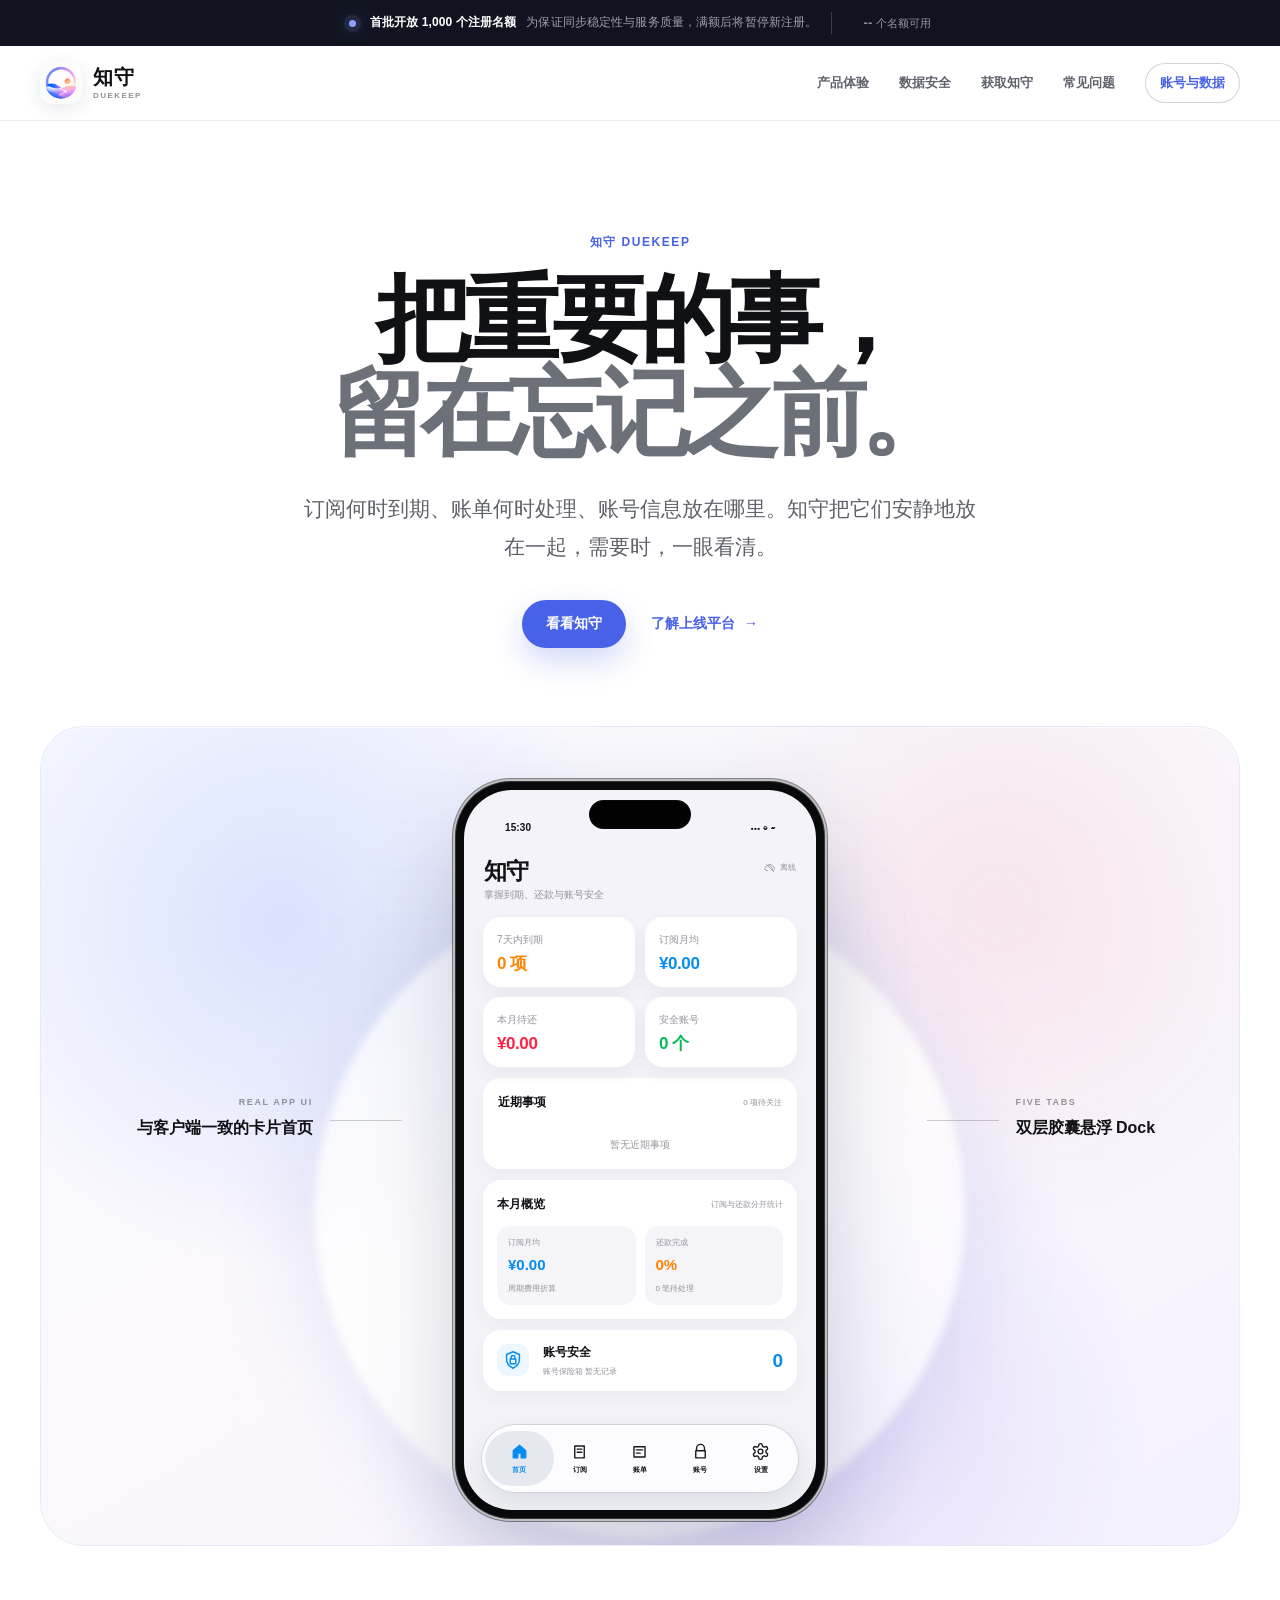
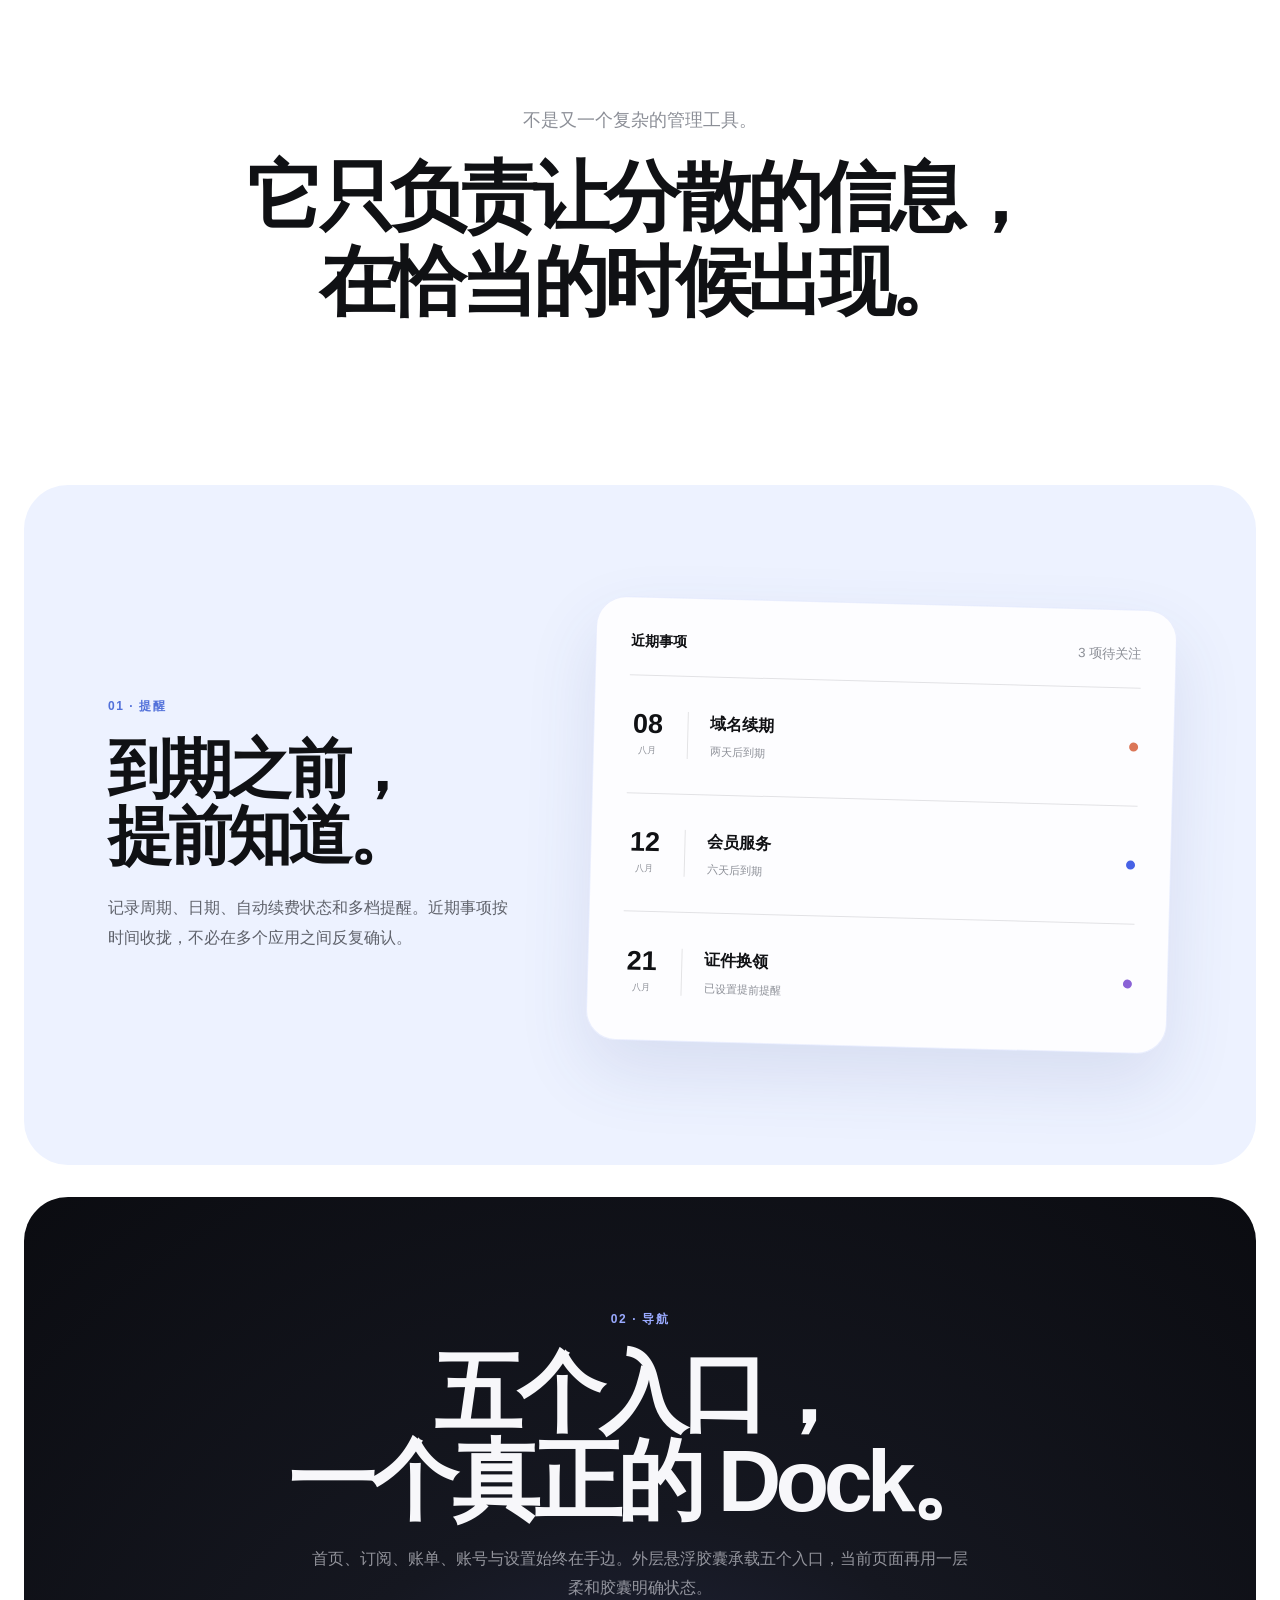
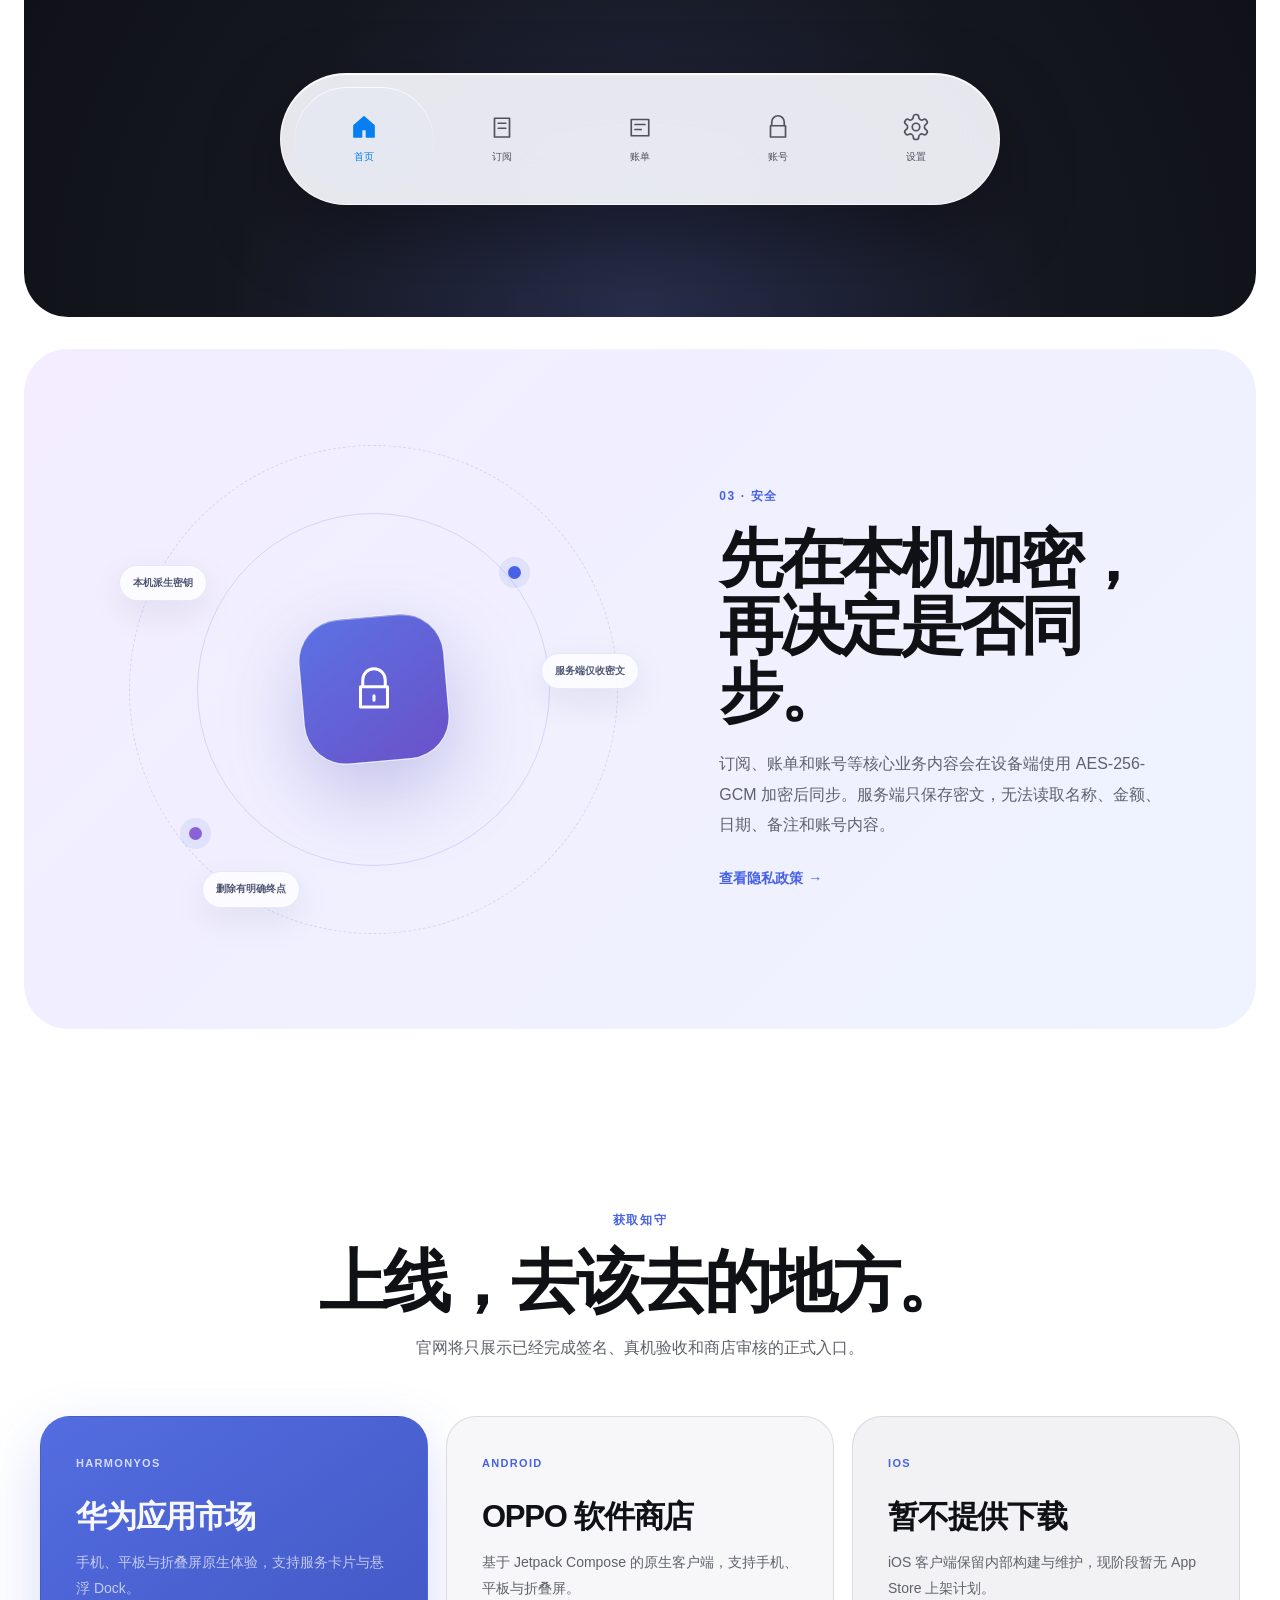
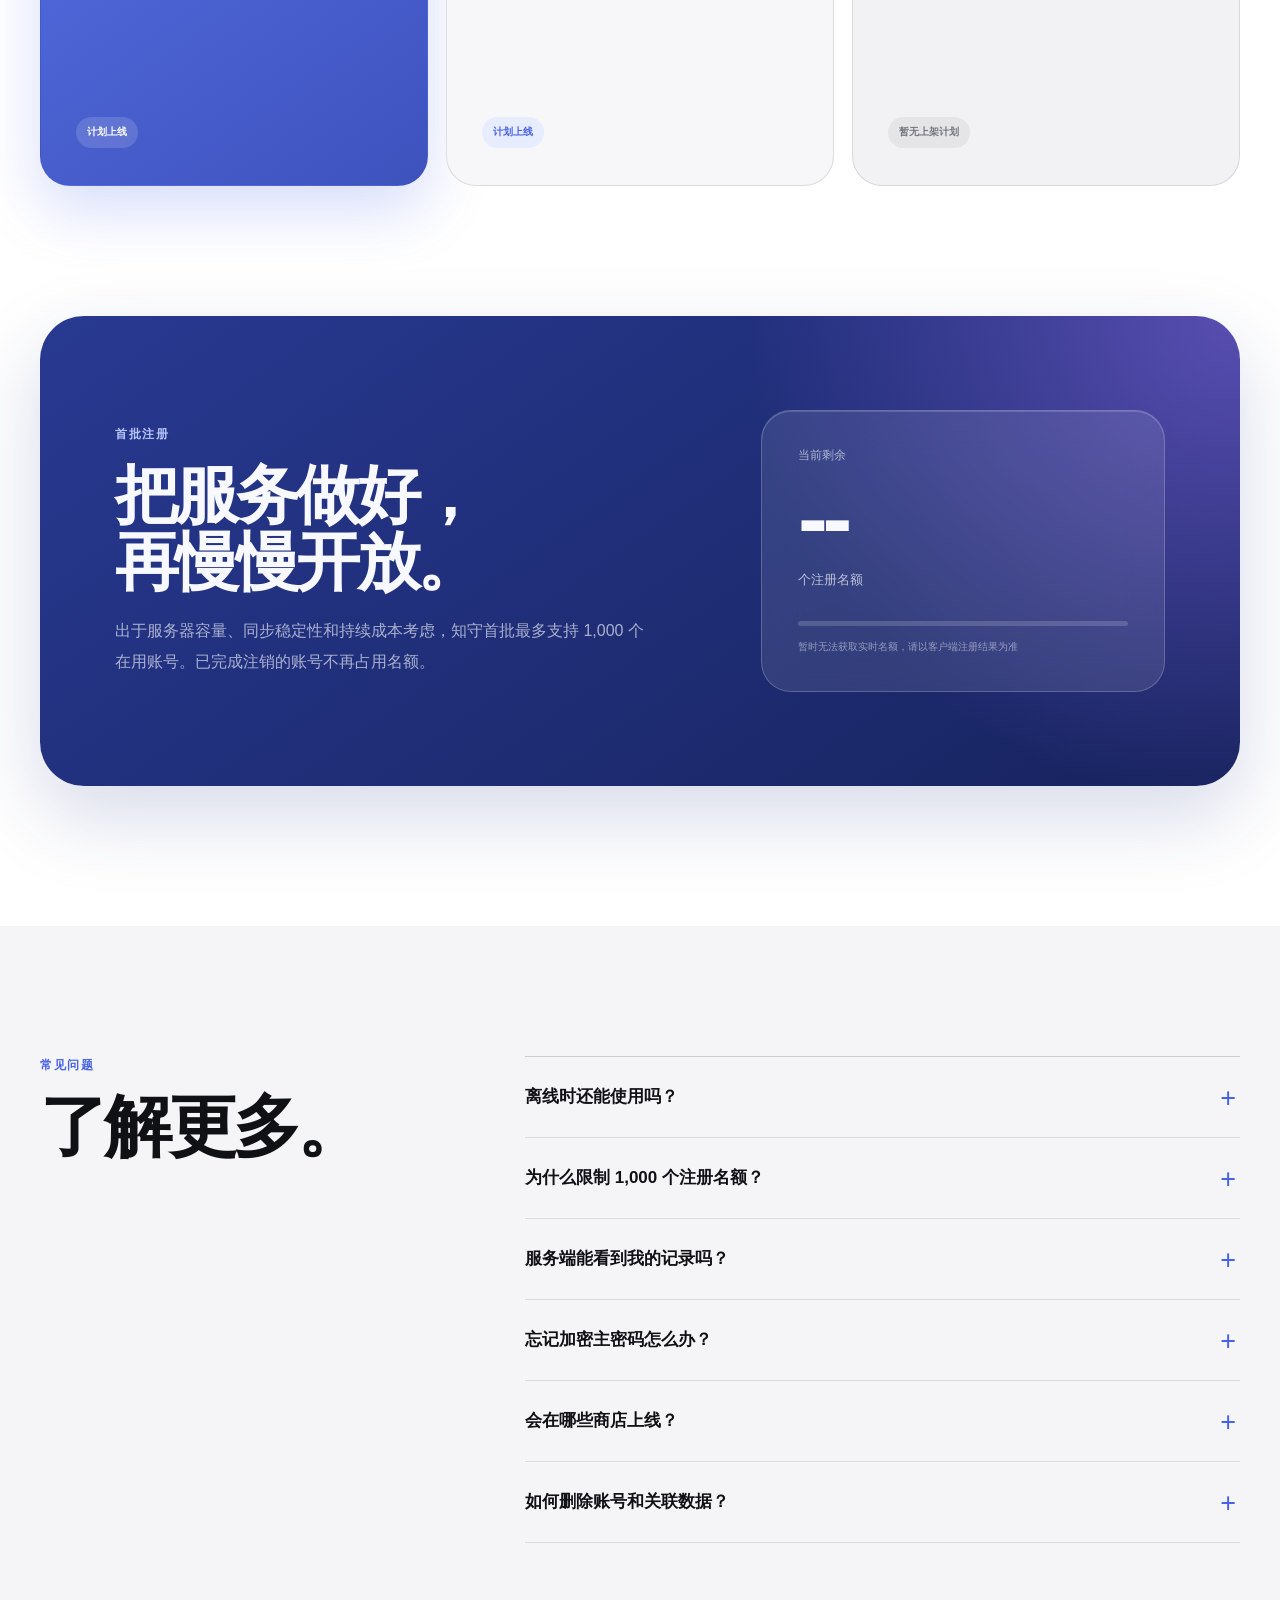
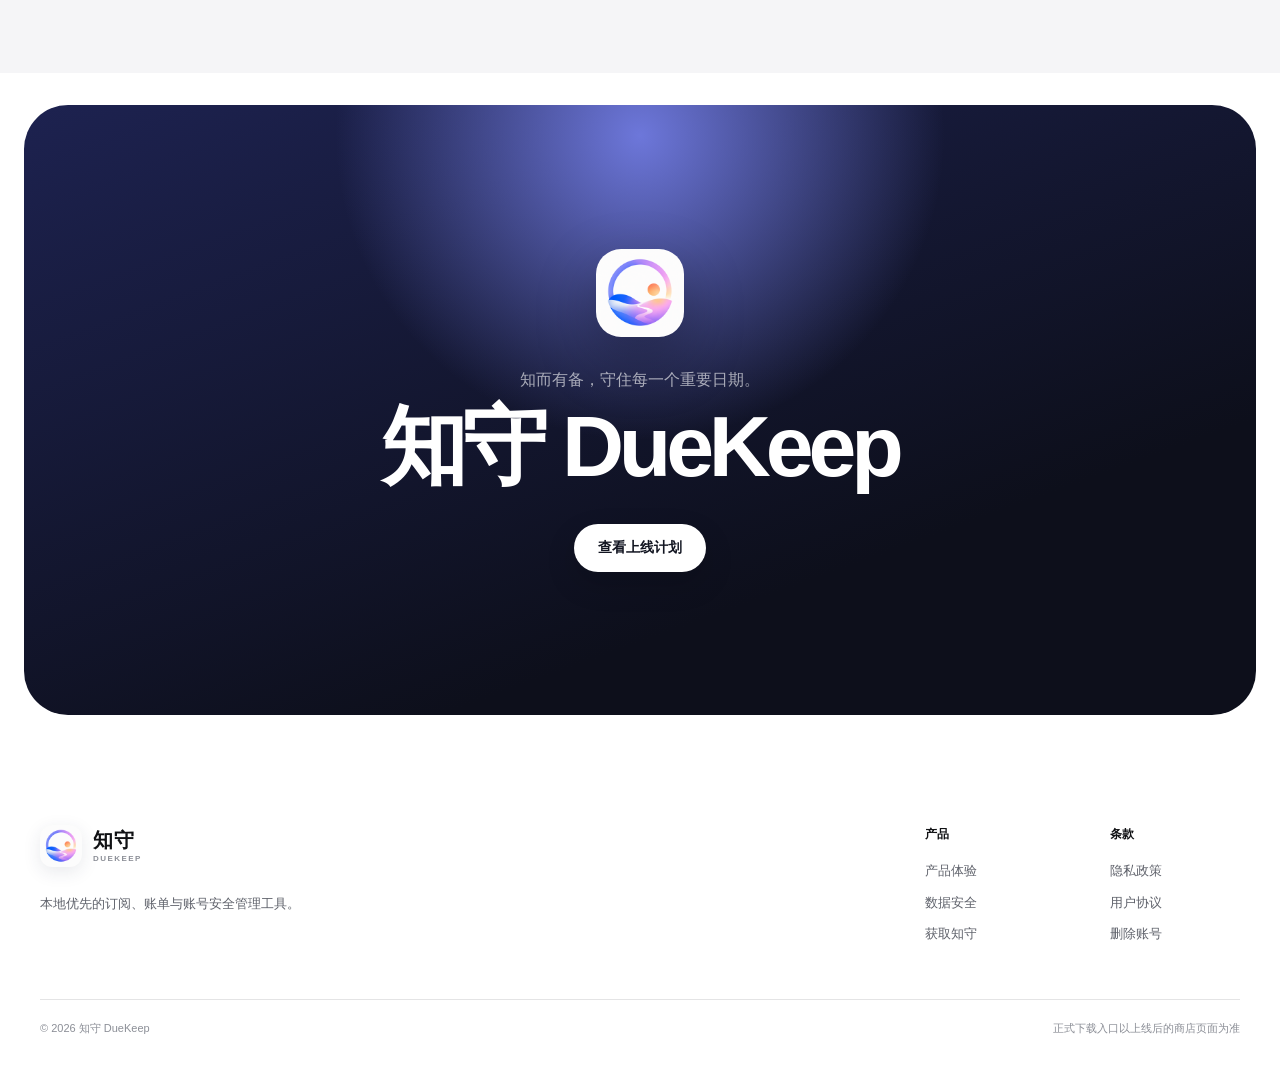
==== commit 3c1aa403: "docs: update end-to-end encryption disclosure" ====
--- a/index.html
+++ b/index.html
@@ -12,7 +12,7 @@
   <link rel="icon" type="image/svg+xml" href="assets/favicon.svg?v=2" />
   <link rel="icon" type="image/png" href="assets/favicon.png?v=2" />
   <link rel="apple-touch-icon" href="assets/duekeep-brand.png" />
-  <script type="module" crossorigin src="./assets/main-D1RZq3Lw.js"></script>
+  <script type="module" crossorigin src="./assets/main-DPS6jR1O.js"></script>
   <link rel="stylesheet" crossorigin href="./assets/main-CR0gnKBD.css">
 </head>
 <body>
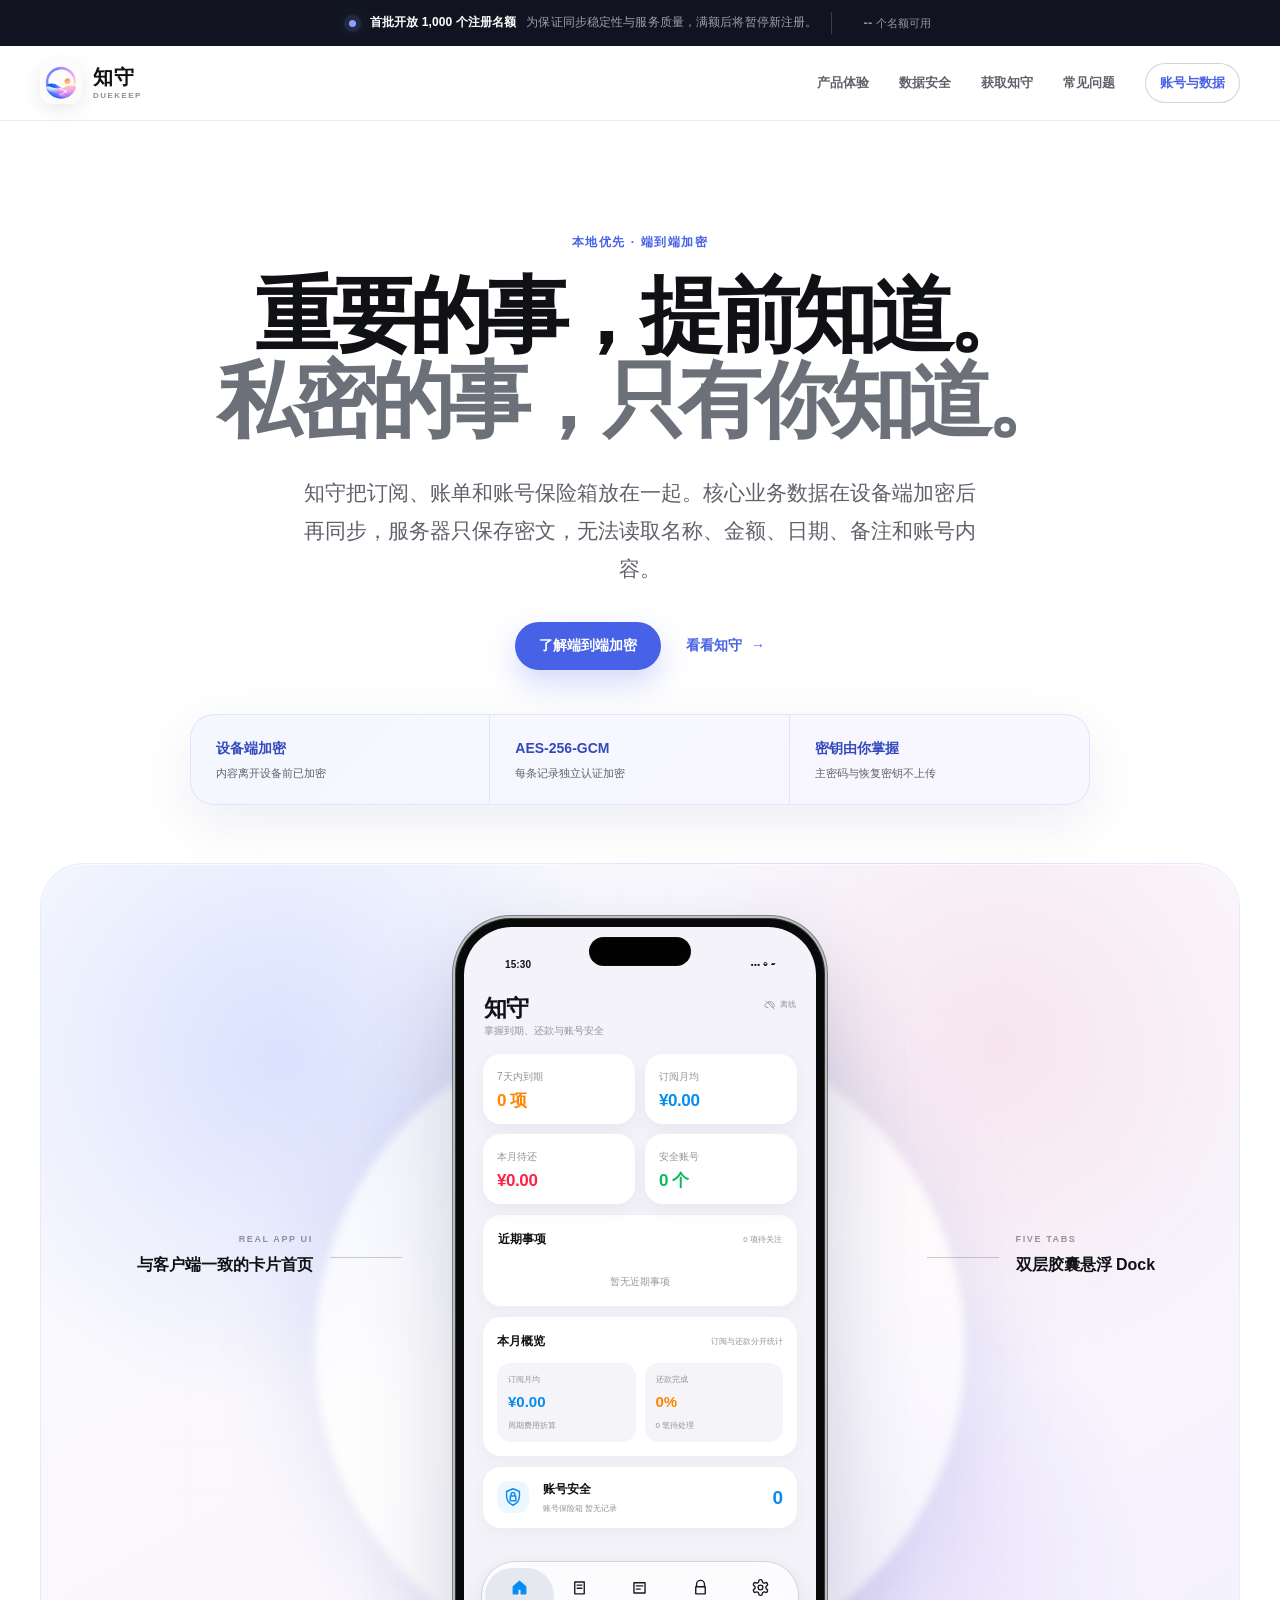
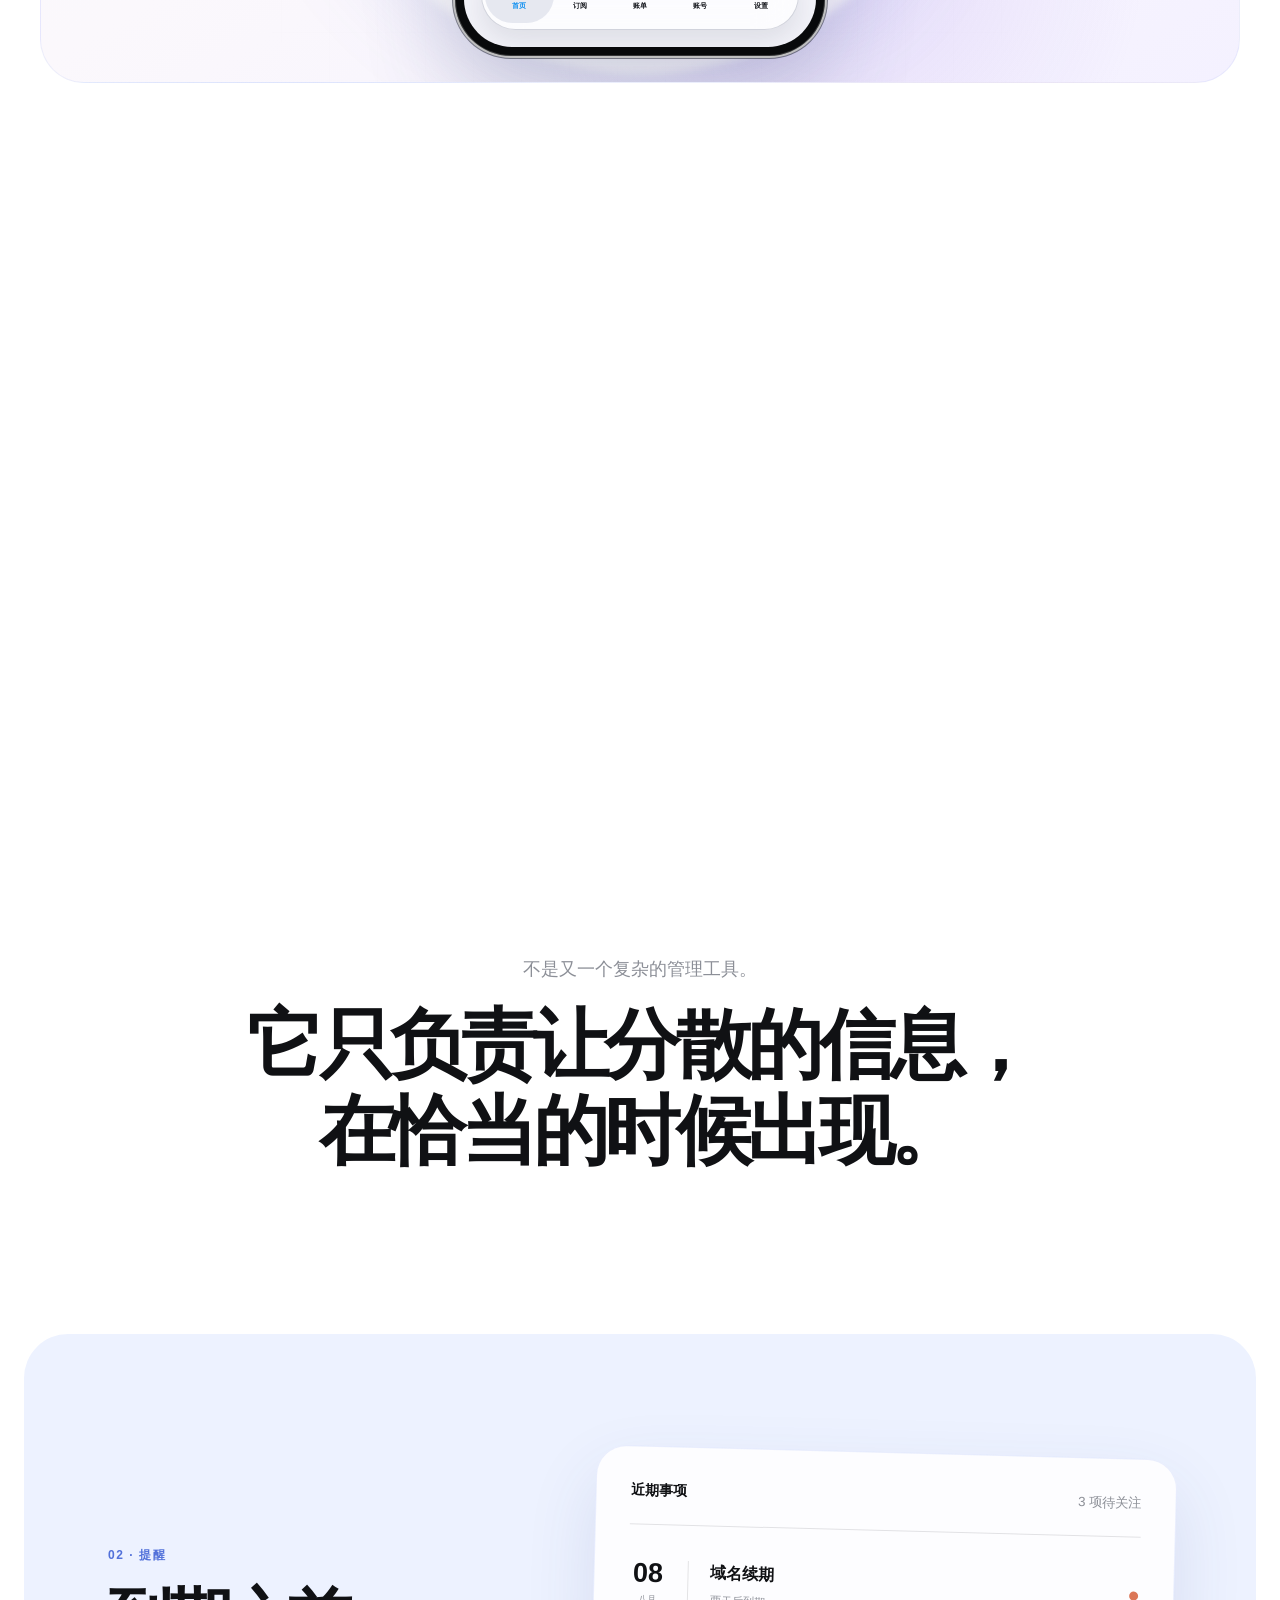
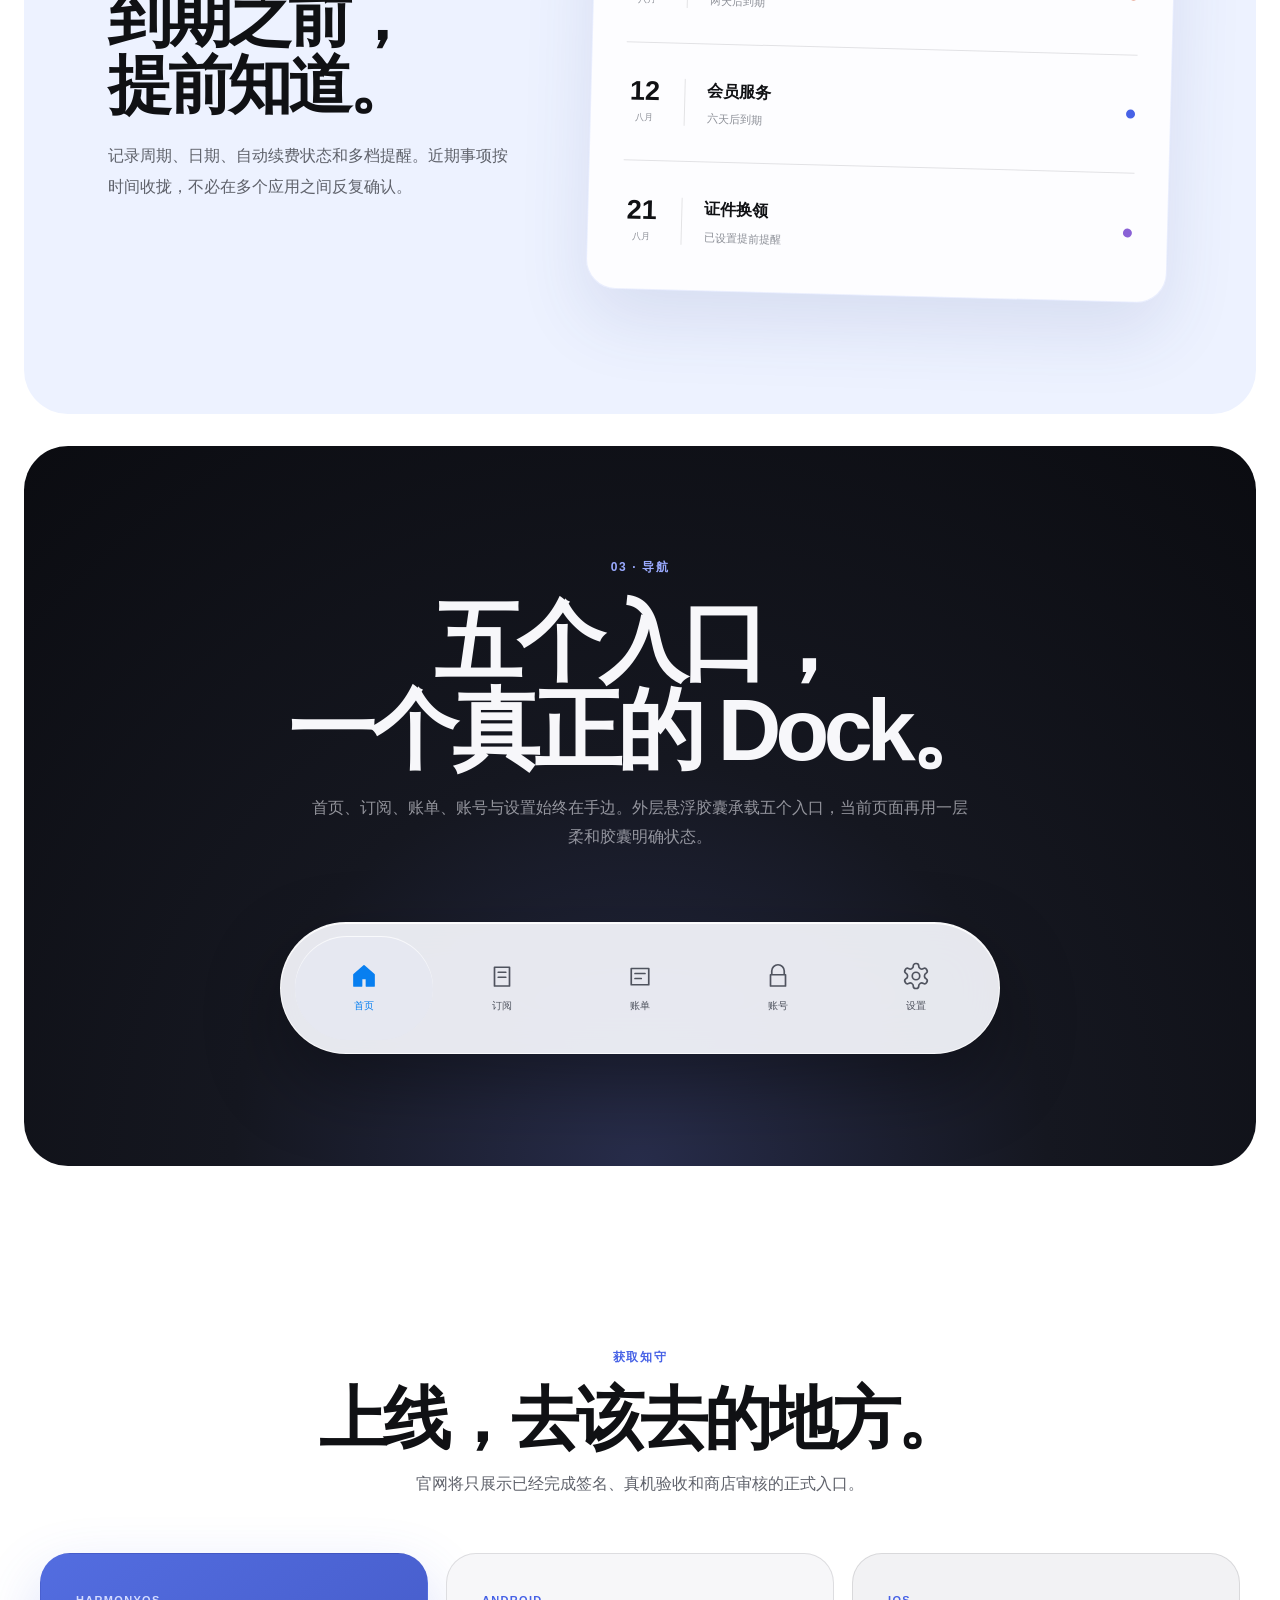
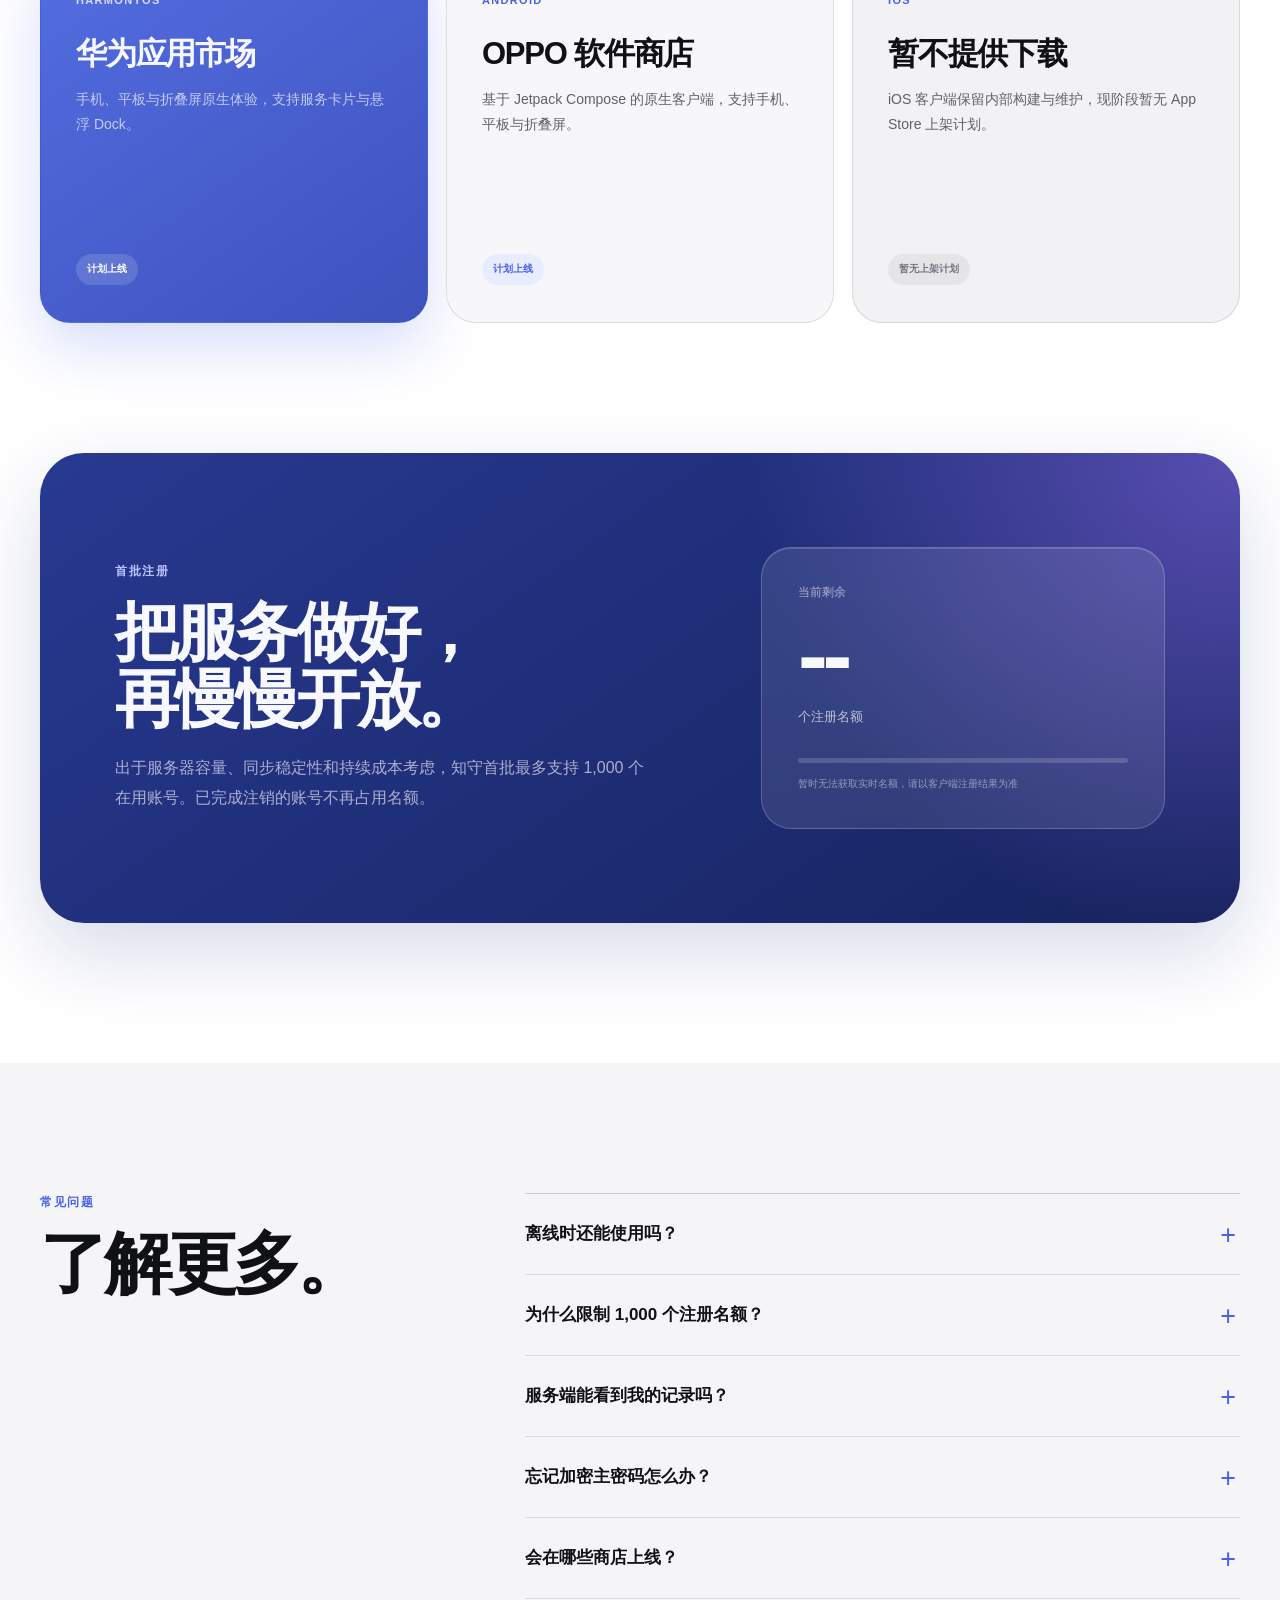
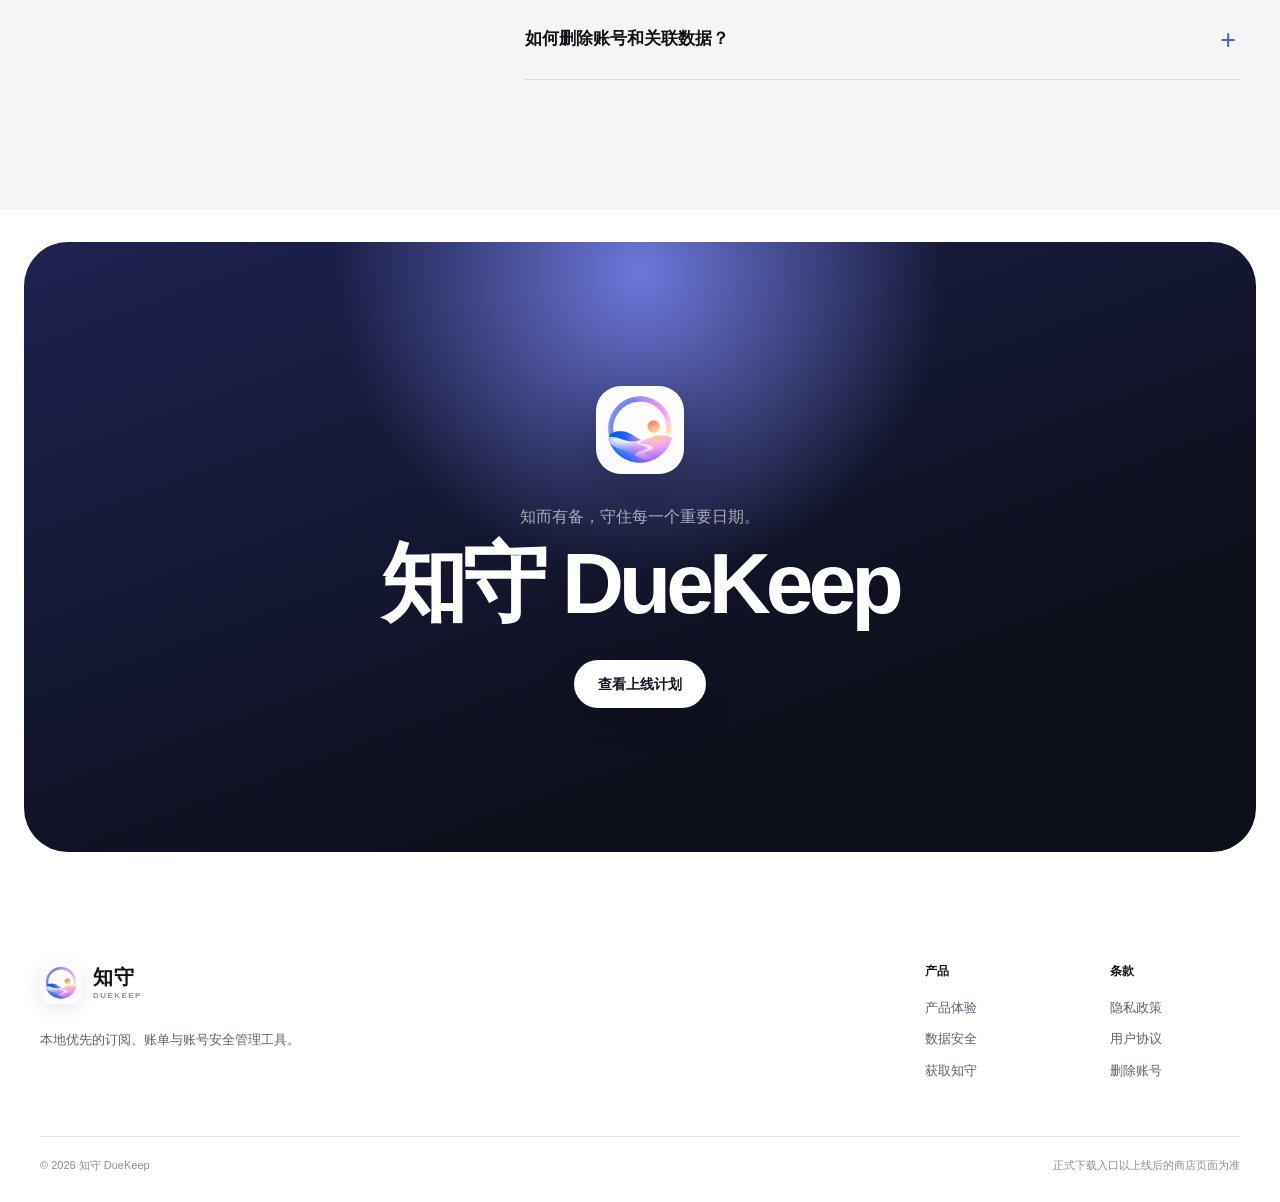
==== commit 4443a686: "feat: feature end-to-end encryption on homepage" ====
--- a/index.html
+++ b/index.html
@@ -3,17 +3,17 @@
 <head>
   <meta charset="UTF-8" />
   <meta name="viewport" content="width=device-width, initial-scale=1.0" />
-  <meta name="description" content="知守 DueKeep 是一款本地优先的订阅、账单与账号安全管理工具，支持 HarmonyOS 与 Android。" />
+  <meta name="description" content="知守 DueKeep 是一款本地优先、端到端加密的订阅、账单与账号安全管理工具；核心业务数据在设备端加密，服务器只保存密文。" />
   <meta name="theme-color" content="#ffffff" />
   <meta property="og:type" content="website" />
-  <meta property="og:title" content="知守 DueKeep · 重要的事，提前知道" />
-  <meta property="og:description" content="把订阅、账单与账号信息放在一起，本地优先，联网后安全同步。" />
-  <title>知守 DueKeep · 重要的事，提前知道</title>
+  <meta property="og:title" content="知守 DueKeep · 私密的事，只有你知道" />
+  <meta property="og:description" content="订阅、账单和账号保险箱在设备端端到端加密后同步，服务器只保存密文。" />
+  <title>知守 DueKeep · 本地优先、端到端加密</title>
   <link rel="icon" type="image/svg+xml" href="assets/favicon.svg?v=2" />
   <link rel="icon" type="image/png" href="assets/favicon.png?v=2" />
   <link rel="apple-touch-icon" href="assets/duekeep-brand.png" />
-  <script type="module" crossorigin src="./assets/main-DPS6jR1O.js"></script>
-  <link rel="stylesheet" crossorigin href="./assets/main-CR0gnKBD.css">
+  <script type="module" crossorigin src="./assets/main-CThT1Woj.js"></script>
+  <link rel="stylesheet" crossorigin href="./assets/main-C2INxuxg.css">
 </head>
 <body>
   <div id="app"></div>
--- a/assets/main-C2INxuxg.css
+++ b/assets/main-C2INxuxg.css
@@ -0,0 +1 @@
+:root{--el-color-white:#fff;--el-color-black:#000;--el-color-primary-rgb:64, 158, 255;--el-color-success-rgb:103, 194, 58;--el-color-warning-rgb:230, 162, 60;--el-color-danger-rgb:245, 108, 108;--el-color-error-rgb:245, 108, 108;--el-color-info-rgb:144, 147, 153;--el-font-size-extra-large:20px;--el-font-size-large:18px;--el-font-size-medium:16px;--el-font-size-base:14px;--el-font-size-small:13px;--el-font-size-extra-small:12px;--el-font-family:"Helvetica Neue", Helvetica, "PingFang SC", "Hiragino Sans GB", "Microsoft YaHei", "微软雅黑", Arial, sans-serif;--el-font-weight-primary:500;--el-font-line-height-primary:24px;--el-index-normal:1;--el-index-top:1000;--el-index-popper:2000;--el-border-radius-base:4px;--el-border-radius-small:2px;--el-border-radius-round:20px;--el-border-radius-circle:100%;--el-transition-duration:.3s;--el-transition-duration-fast:.2s;--el-transition-function-ease-in-out-bezier:cubic-bezier(.645, .045, .355, 1);--el-transition-function-fast-bezier:cubic-bezier(.23, 1, .32, 1);--el-transition-all:all var(--el-transition-duration) var(--el-transition-function-ease-in-out-bezier);--el-transition-fade:opacity var(--el-transition-duration) var(--el-transition-function-fast-bezier);--el-transition-md-fade:transform var(--el-transition-duration) var(--el-transition-function-fast-bezier), opacity var(--el-transition-duration) var(--el-transition-function-fast-bezier);--el-transition-fade-linear:opacity var(--el-transition-duration-fast) linear;--el-transition-border:border-color var(--el-transition-duration-fast) var(--el-transition-function-ease-in-out-bezier);--el-transition-box-shadow:box-shadow var(--el-transition-duration-fast) var(--el-transition-function-ease-in-out-bezier);--el-transition-color:color var(--el-transition-duration-fast) var(--el-transition-function-ease-in-out-bezier);--el-component-size-large:40px;--el-component-size:32px;--el-component-size-small:24px;--lightningcss-light:initial;--lightningcss-dark: ;color-scheme:light;--el-color-primary:#409eff;--el-color-primary-light-3:#79bbff;--el-color-primary-light-5:#a0cfff;--el-color-primary-light-7:#c6e2ff;--el-color-primary-light-8:#d9ecff;--el-color-primary-light-9:#ecf5ff;--el-color-primary-dark-2:#337ecc;--el-color-success:#67c23a;--el-color-success-light-3:#95d475;--el-color-success-light-5:#b3e19d;--el-color-success-light-7:#d1edc4;--el-color-success-light-8:#e1f3d8;--el-color-success-light-9:#f0f9eb;--el-color-success-dark-2:#529b2e;--el-color-warning:#e6a23c;--el-color-warning-light-3:#eebe77;--el-color-warning-light-5:#f3d19e;--el-color-warning-light-7:#f8e3c5;--el-color-warning-light-8:#faecd8;--el-color-warning-light-9:#fdf6ec;--el-color-warning-dark-2:#b88230;--el-color-danger:#f56c6c;--el-color-danger-light-3:#f89898;--el-color-danger-light-5:#fab6b6;--el-color-danger-light-7:#fcd3d3;--el-color-danger-light-8:#fde2e2;--el-color-danger-light-9:#fef0f0;--el-color-danger-dark-2:#c45656;--el-color-error:#f56c6c;--el-color-error-light-3:#f89898;--el-color-error-light-5:#fab6b6;--el-color-error-light-7:#fcd3d3;--el-color-error-light-8:#fde2e2;--el-color-error-light-9:#fef0f0;--el-color-error-dark-2:#c45656;--el-color-info:#909399;--el-color-info-light-3:#b1b3b8;--el-color-info-light-5:#c8c9cc;--el-color-info-light-7:#dedfe0;--el-color-info-light-8:#e9e9eb;--el-color-info-light-9:#f4f4f5;--el-color-info-dark-2:#73767a;--el-bg-color:#fff;--el-bg-color-page:#f2f3f5;--el-bg-color-overlay:#fff;--el-text-color-primary:#303133;--el-text-color-regular:#606266;--el-text-color-secondary:#909399;--el-text-color-placeholder:#a8abb2;--el-text-color-disabled:#c0c4cc;--el-border-color:#dcdfe6;--el-border-color-light:#e4e7ed;--el-border-color-lighter:#ebeef5;--el-border-color-extra-light:#f2f6fc;--el-border-color-dark:#d4d7de;--el-border-color-darker:#cdd0d6;--el-fill-color:#f0f2f5;--el-fill-color-light:#f5f7fa;--el-fill-color-lighter:#fafafa;--el-fill-color-extra-light:#fafcff;--el-fill-color-dark:#ebedf0;--el-fill-color-darker:#e6e8eb;--el-fill-color-blank:#fff;--el-box-shadow:0px 12px 32px 4px #0000000a, 0px 8px 20px #00000014;--el-box-shadow-light:0px 0px 12px #0000001f;--el-box-shadow-lighter:0px 0px 6px #0000001f;--el-box-shadow-dark:0px 16px 48px 16px #00000014, 0px 12px 32px #0000001f, 0px 8px 16px -8px #00000029;--el-disabled-bg-color:var(--el-fill-color-light);--el-disabled-text-color:var(--el-text-color-placeholder);--el-disabled-border-color:var(--el-border-color-light);--el-overlay-color:#000c;--el-overlay-color-light:#000000b3;--el-overlay-color-lighter:#00000080;--el-mask-color:#ffffffe6;--el-mask-color-extra-light:#ffffff4d;--el-border-width:1px;--el-border-style:solid;--el-border-color-hover:var(--el-text-color-disabled);--el-border:var(--el-border-width) var(--el-border-style) var(--el-border-color);--el-svg-monochrome-grey:var(--el-border-color)}.fade-in-linear-enter-active,.fade-in-linear-leave-active{transition:var(--el-transition-fade-linear)}.fade-in-linear-enter-from,.fade-in-linear-leave-to{opacity:0}.el-fade-in-linear-enter-active,.el-fade-in-linear-leave-active{transition:var(--el-transition-fade-linear)}.el-fade-in-linear-enter-from,.el-fade-in-linear-leave-to{opacity:0}.el-fade-in-enter-active,.el-fade-in-leave-active{transition:all var(--el-transition-duration) cubic-bezier(.55,0,.1,1)}.el-fade-in-enter-from,.el-fade-in-leave-active{opacity:0}.el-zoom-in-center-enter-active,.el-zoom-in-center-leave-active{transition:all var(--el-transition-duration) cubic-bezier(.55,0,.1,1)}.el-zoom-in-center-enter-from,.el-zoom-in-center-leave-active{opacity:0;transform:scaleX(0)}.el-zoom-in-top-enter-active,.el-zoom-in-top-leave-active{opacity:1;transition:var(--el-transition-md-fade);transform-origin:top;transform:scaleY(1)}.el-zoom-in-top-enter-active[data-popper-placement^=top],.el-zoom-in-top-leave-active[data-popper-placement^=top]{transform-origin:bottom}.el-zoom-in-top-enter-from,.el-zoom-in-top-leave-active{opacity:0;transform:scaleY(0)}.el-zoom-in-bottom-enter-active,.el-zoom-in-bottom-leave-active{opacity:1;transition:var(--el-transition-md-fade);transform-origin:bottom;transform:scaleY(1)}.el-zoom-in-bottom-enter-from,.el-zoom-in-bottom-leave-active{opacity:0;transform:scaleY(0)}.el-zoom-in-left-enter-active,.el-zoom-in-left-leave-active{opacity:1;transition:var(--el-transition-md-fade);transform-origin:0 0;transform:scale(1)}.el-zoom-in-left-enter-from,.el-zoom-in-left-leave-active{opacity:0;transform:scale(.45)}.collapse-transition{transition:var(--el-transition-duration) height ease-in-out,var(--el-transition-duration) padding-top ease-in-out,var(--el-transition-duration) padding-bottom ease-in-out}.el-collapse-transition-leave-active,.el-collapse-transition-enter-active{transition:var(--el-transition-duration) max-height ease-in-out,var(--el-transition-duration) padding-top ease-in-out,var(--el-transition-duration) padding-bottom ease-in-out}.horizontal-collapse-transition{transition:var(--el-transition-duration) width ease-in-out,var(--el-transition-duration) padding-left ease-in-out,var(--el-transition-duration) padding-right ease-in-out}.el-list-enter-active,.el-list-leave-active{transition:all 1s}.el-list-enter-from,.el-list-leave-to{opacity:0;transform:translateY(-30px)}.el-list-leave-active{position:absolute!important}.el-opacity-transition{transition:opacity var(--el-transition-duration) cubic-bezier(.55,0,.1,1)}.el-icon--right{margin-left:5px}.el-icon--left{margin-right:5px}@keyframes rotating{0%{transform:rotate(0)}to{transform:rotate(360deg)}}.el-icon{--color:inherit;fill:currentColor;width:1em;height:1em;color:var(--color);line-height:1em;font-size:inherit;justify-content:center;align-items:center;display:inline-flex;position:relative}.el-icon.is-loading{animation:2s linear infinite rotating}.el-icon svg{width:1em;height:1em}.el-button{--el-button-font-weight:var(--el-font-weight-primary);--el-button-border-color:var(--el-border-color);--el-button-bg-color:var(--el-fill-color-blank);--el-button-text-color:var(--el-text-color-regular);--el-button-disabled-text-color:var(--el-disabled-text-color);--el-button-disabled-bg-color:var(--el-fill-color-blank);--el-button-disabled-border-color:var(--el-border-color-light);--el-button-divide-border-color:#ffffff80;--el-button-hover-text-color:var(--el-color-primary);--el-button-hover-bg-color:var(--el-color-primary-light-9);--el-button-hover-border-color:var(--el-color-primary-light-7);--el-button-active-text-color:var(--el-button-hover-text-color);--el-button-active-border-color:var(--el-color-primary);--el-button-active-bg-color:var(--el-button-hover-bg-color);--el-button-outline-color:var(--el-color-primary-light-5);--el-button-hover-link-text-color:var(--el-text-color-secondary);--el-button-active-color:var(--el-text-color-primary);white-space:nowrap;cursor:pointer;height:32px;color:var(--el-button-text-color);text-align:center;box-sizing:border-box;line-height:1;font-weight:var(--el-button-font-weight);-webkit-user-select:none;user-select:none;vertical-align:middle;-webkit-appearance:none;background-color:var(--el-button-bg-color);border:var(--el-border);border-color:var(--el-button-border-color);outline:none;justify-content:center;align-items:center;transition:all .1s;display:inline-flex}.el-button:hover{color:var(--el-button-hover-text-color);border-color:var(--el-button-hover-border-color);background-color:var(--el-button-hover-bg-color);outline:none}.el-button:active{color:var(--el-button-active-text-color);border-color:var(--el-button-active-border-color);background-color:var(--el-button-active-bg-color);outline:none}.el-button:focus-visible{outline:2px solid var(--el-button-outline-color);outline-offset:1px;transition:outline-offset,outline}.el-button>span{align-items:center;display:inline-flex}.el-button+.el-button{margin-left:12px}.el-button{font-size:var(--el-font-size-base);border-radius:var(--el-border-radius-base);padding:8px 15px}.el-button.is-round{padding:8px 15px}.el-button::-moz-focus-inner{border:0}.el-button [class*=el-icon]+span{margin-left:6px}.el-button [class*=el-icon] svg{vertical-align:bottom}.el-button.is-plain{--el-button-hover-text-color:var(--el-color-primary);--el-button-hover-bg-color:var(--el-fill-color-blank);--el-button-hover-border-color:var(--el-color-primary)}.el-button.is-active{color:var(--el-button-active-text-color);border-color:var(--el-button-active-border-color);background-color:var(--el-button-active-bg-color);outline:none}.el-button.is-disabled,.el-button.is-disabled:hover{color:var(--el-button-disabled-text-color);cursor:not-allowed;background-image:none;background-color:var(--el-button-disabled-bg-color);border-color:var(--el-button-disabled-border-color)}.el-button.is-loading{pointer-events:none;position:relative}.el-button.is-loading:before{z-index:1;pointer-events:none;content:"";border-radius:inherit;background-color:var(--el-mask-color-extra-light);position:absolute;inset:-1px}.el-button.is-round{border-radius:var(--el-border-radius-round)}.el-button.is-dashed{--el-button-hover-text-color:var(--el-color-primary);--el-button-hover-bg-color:var(--el-fill-color-blank);--el-button-hover-border-color:var(--el-color-primary);border-style:dashed}.el-button.is-circle{border-radius:50%;width:32px;padding:8px}.el-button.is-text{color:var(--el-button-text-color);background-color:#0000;border:0 solid #0000}.el-button.is-text.is-disabled{color:var(--el-button-disabled-text-color);background-color:#0000!important}.el-button.is-text:not(.is-disabled):hover{background-color:var(--el-fill-color-light)}.el-button.is-text:not(.is-disabled):focus-visible{outline:2px solid var(--el-button-outline-color);outline-offset:1px;transition:outline-offset,outline}.el-button.is-text:not(.is-disabled):active{background-color:var(--el-fill-color)}.el-button.is-text:not(.is-disabled).is-has-bg{background-color:var(--el-fill-color-light)}.el-button.is-text:not(.is-disabled).is-has-bg:hover{background-color:var(--el-fill-color)}.el-button.is-text:not(.is-disabled).is-has-bg:active{background-color:var(--el-fill-color-dark)}.el-button__text--expand{letter-spacing:.3em;margin-right:-.3em}.el-button.is-link{color:var(--el-button-text-color);background:0 0;border-color:#0000;height:auto;padding:2px}.el-button.is-link:hover{color:var(--el-button-hover-link-text-color)}.el-button.is-link.is-disabled{color:var(--el-button-disabled-text-color);background-color:#0000!important;border-color:#0000!important}.el-button.is-link:not(.is-disabled):hover{background-color:#0000;border-color:#0000}.el-button.is-link:not(.is-disabled):active{color:var(--el-button-active-color);background-color:#0000;border-color:#0000}.el-button--text{color:var(--el-color-primary);background:0 0;border-color:#0000;padding-left:0;padding-right:0}.el-button--text.is-disabled{color:var(--el-button-disabled-text-color);background-color:#0000!important;border-color:#0000!important}.el-button--text:not(.is-disabled):hover{color:var(--el-color-primary-light-3);background-color:#0000;border-color:#0000}.el-button--text:not(.is-disabled):active{color:var(--el-color-primary-dark-2);background-color:#0000;border-color:#0000}.el-button__link--expand{letter-spacing:.3em;margin-right:-.3em}.el-button--primary{--el-button-text-color:var(--el-color-white);--el-button-bg-color:var(--el-color-primary);--el-button-border-color:var(--el-color-primary);--el-button-outline-color:var(--el-color-primary-light-5);--el-button-active-color:var(--el-color-primary-dark-2);--el-button-hover-text-color:var(--el-color-white);--el-button-hover-link-text-color:var(--el-color-primary-light-5);--el-button-hover-bg-color:var(--el-color-primary-light-3);--el-button-hover-border-color:var(--el-color-primary-light-3);--el-button-active-bg-color:var(--el-color-primary-dark-2);--el-button-active-border-color:var(--el-color-primary-dark-2);--el-button-disabled-text-color:var(--el-color-white);--el-button-disabled-bg-color:var(--el-color-primary-light-5);--el-button-disabled-border-color:var(--el-color-primary-light-5)}.el-button--primary.is-plain,.el-button--primary.is-text,.el-button--primary.is-link{--el-button-text-color:var(--el-color-primary);--el-button-bg-color:var(--el-color-primary-light-9);--el-button-border-color:var(--el-color-primary-light-5);--el-button-hover-text-color:var(--el-color-white);--el-button-hover-bg-color:var(--el-color-primary);--el-button-hover-border-color:var(--el-color-primary);--el-button-active-text-color:var(--el-color-white)}.el-button--primary.is-plain.is-disabled,.el-button--primary.is-plain.is-disabled:hover,.el-button--primary.is-plain.is-disabled:focus,.el-button--primary.is-plain.is-disabled:active,.el-button--primary.is-text.is-disabled,.el-button--primary.is-text.is-disabled:hover,.el-button--primary.is-text.is-disabled:focus,.el-button--primary.is-text.is-disabled:active,.el-button--primary.is-link.is-disabled,.el-button--primary.is-link.is-disabled:hover,.el-button--primary.is-link.is-disabled:focus,.el-button--primary.is-link.is-disabled:active{color:var(--el-color-primary-light-5);background-color:var(--el-color-primary-light-9);border-color:var(--el-color-primary-light-8)}.el-button--primary.is-dashed{--el-button-text-color:var(--el-color-primary);--el-button-bg-color:var(--el-color-primary-light-9);--el-button-border-color:var(--el-color-primary-light-5);--el-button-hover-text-color:var(--el-color-primary);--el-button-hover-bg-color:var(--el-color-primary-light-9);--el-button-hover-border-color:var(--el-color-primary-light-3);--el-button-active-text-color:var(--el-color-primary-dark-2);--el-button-active-bg-color:var(--el-color-primary-light-9);--el-button-active-border-color:var(--el-color-primary-dark-2)}.el-button--primary.is-dashed.is-disabled,.el-button--primary.is-dashed.is-disabled:hover,.el-button--primary.is-dashed.is-disabled:focus,.el-button--primary.is-dashed.is-disabled:active{color:var(--el-color-primary-light-5);background-color:var(--el-color-primary-light-9);border-color:var(--el-color-primary-light-8)}.el-button--success{--el-button-text-color:var(--el-color-white);--el-button-bg-color:var(--el-color-success);--el-button-border-color:var(--el-color-success);--el-button-outline-color:var(--el-color-success-light-5);--el-button-active-color:var(--el-color-success-dark-2);--el-button-hover-text-color:var(--el-color-white);--el-button-hover-link-text-color:var(--el-color-success-light-5);--el-button-hover-bg-color:var(--el-color-success-light-3);--el-button-hover-border-color:var(--el-color-success-light-3);--el-button-active-bg-color:var(--el-color-success-dark-2);--el-button-active-border-color:var(--el-color-success-dark-2);--el-button-disabled-text-color:var(--el-color-white);--el-button-disabled-bg-color:var(--el-color-success-light-5);--el-button-disabled-border-color:var(--el-color-success-light-5)}.el-button--success.is-plain,.el-button--success.is-text,.el-button--success.is-link{--el-button-text-color:var(--el-color-success);--el-button-bg-color:var(--el-color-success-light-9);--el-button-border-color:var(--el-color-success-light-5);--el-button-hover-text-color:var(--el-color-white);--el-button-hover-bg-color:var(--el-color-success);--el-button-hover-border-color:var(--el-color-success);--el-button-active-text-color:var(--el-color-white)}.el-button--success.is-plain.is-disabled,.el-button--success.is-plain.is-disabled:hover,.el-button--success.is-plain.is-disabled:focus,.el-button--success.is-plain.is-disabled:active,.el-button--success.is-text.is-disabled,.el-button--success.is-text.is-disabled:hover,.el-button--success.is-text.is-disabled:focus,.el-button--success.is-text.is-disabled:active,.el-button--success.is-link.is-disabled,.el-button--success.is-link.is-disabled:hover,.el-button--success.is-link.is-disabled:focus,.el-button--success.is-link.is-disabled:active{color:var(--el-color-success-light-5);background-color:var(--el-color-success-light-9);border-color:var(--el-color-success-light-8)}.el-button--success.is-dashed{--el-button-text-color:var(--el-color-success);--el-button-bg-color:var(--el-color-success-light-9);--el-button-border-color:var(--el-color-success-light-5);--el-button-hover-text-color:var(--el-color-success);--el-button-hover-bg-color:var(--el-color-success-light-9);--el-button-hover-border-color:var(--el-color-success-light-3);--el-button-active-text-color:var(--el-color-success-dark-2);--el-button-active-bg-color:var(--el-color-success-light-9);--el-button-active-border-color:var(--el-color-success-dark-2)}.el-button--success.is-dashed.is-disabled,.el-button--success.is-dashed.is-disabled:hover,.el-button--success.is-dashed.is-disabled:focus,.el-button--success.is-dashed.is-disabled:active{color:var(--el-color-success-light-5);background-color:var(--el-color-success-light-9);border-color:var(--el-color-success-light-8)}.el-button--warning{--el-button-text-color:var(--el-color-white);--el-button-bg-color:var(--el-color-warning);--el-button-border-color:var(--el-color-warning);--el-button-outline-color:var(--el-color-warning-light-5);--el-button-active-color:var(--el-color-warning-dark-2);--el-button-hover-text-color:var(--el-color-white);--el-button-hover-link-text-color:var(--el-color-warning-light-5);--el-button-hover-bg-color:var(--el-color-warning-light-3);--el-button-hover-border-color:var(--el-color-warning-light-3);--el-button-active-bg-color:var(--el-color-warning-dark-2);--el-button-active-border-color:var(--el-color-warning-dark-2);--el-button-disabled-text-color:var(--el-color-white);--el-button-disabled-bg-color:var(--el-color-warning-light-5);--el-button-disabled-border-color:var(--el-color-warning-light-5)}.el-button--warning.is-plain,.el-button--warning.is-text,.el-button--warning.is-link{--el-button-text-color:var(--el-color-warning);--el-button-bg-color:var(--el-color-warning-light-9);--el-button-border-color:var(--el-color-warning-light-5);--el-button-hover-text-color:var(--el-color-white);--el-button-hover-bg-color:var(--el-color-warning);--el-button-hover-border-color:var(--el-color-warning);--el-button-active-text-color:var(--el-color-white)}.el-button--warning.is-plain.is-disabled,.el-button--warning.is-plain.is-disabled:hover,.el-button--warning.is-plain.is-disabled:focus,.el-button--warning.is-plain.is-disabled:active,.el-button--warning.is-text.is-disabled,.el-button--warning.is-text.is-disabled:hover,.el-button--warning.is-text.is-disabled:focus,.el-button--warning.is-text.is-disabled:active,.el-button--warning.is-link.is-disabled,.el-button--warning.is-link.is-disabled:hover,.el-button--warning.is-link.is-disabled:focus,.el-button--warning.is-link.is-disabled:active{color:var(--el-color-warning-light-5);background-color:var(--el-color-warning-light-9);border-color:var(--el-color-warning-light-8)}.el-button--warning.is-dashed{--el-button-text-color:var(--el-color-warning);--el-button-bg-color:var(--el-color-warning-light-9);--el-button-border-color:var(--el-color-warning-light-5);--el-button-hover-text-color:var(--el-color-warning);--el-button-hover-bg-color:var(--el-color-warning-light-9);--el-button-hover-border-color:var(--el-color-warning-light-3);--el-button-active-text-color:var(--el-color-warning-dark-2);--el-button-active-bg-color:var(--el-color-warning-light-9);--el-button-active-border-color:var(--el-color-warning-dark-2)}.el-button--warning.is-dashed.is-disabled,.el-button--warning.is-dashed.is-disabled:hover,.el-button--warning.is-dashed.is-disabled:focus,.el-button--warning.is-dashed.is-disabled:active{color:var(--el-color-warning-light-5);background-color:var(--el-color-warning-light-9);border-color:var(--el-color-warning-light-8)}.el-button--danger{--el-button-text-color:var(--el-color-white);--el-button-bg-color:var(--el-color-danger);--el-button-border-color:var(--el-color-danger);--el-button-outline-color:var(--el-color-danger-light-5);--el-button-active-color:var(--el-color-danger-dark-2);--el-button-hover-text-color:var(--el-color-white);--el-button-hover-link-text-color:var(--el-color-danger-light-5);--el-button-hover-bg-color:var(--el-color-danger-light-3);--el-button-hover-border-color:var(--el-color-danger-light-3);--el-button-active-bg-color:var(--el-color-danger-dark-2);--el-button-active-border-color:var(--el-color-danger-dark-2);--el-button-disabled-text-color:var(--el-color-white);--el-button-disabled-bg-color:var(--el-color-danger-light-5);--el-button-disabled-border-color:var(--el-color-danger-light-5)}.el-button--danger.is-plain,.el-button--danger.is-text,.el-button--danger.is-link{--el-button-text-color:var(--el-color-danger);--el-button-bg-color:var(--el-color-danger-light-9);--el-button-border-color:var(--el-color-danger-light-5);--el-button-hover-text-color:var(--el-color-white);--el-button-hover-bg-color:var(--el-color-danger);--el-button-hover-border-color:var(--el-color-danger);--el-button-active-text-color:var(--el-color-white)}.el-button--danger.is-plain.is-disabled,.el-button--danger.is-plain.is-disabled:hover,.el-button--danger.is-plain.is-disabled:focus,.el-button--danger.is-plain.is-disabled:active,.el-button--danger.is-text.is-disabled,.el-button--danger.is-text.is-disabled:hover,.el-button--danger.is-text.is-disabled:focus,.el-button--danger.is-text.is-disabled:active,.el-button--danger.is-link.is-disabled,.el-button--danger.is-link.is-disabled:hover,.el-button--danger.is-link.is-disabled:focus,.el-button--danger.is-link.is-disabled:active{color:var(--el-color-danger-light-5);background-color:var(--el-color-danger-light-9);border-color:var(--el-color-danger-light-8)}.el-button--danger.is-dashed{--el-button-text-color:var(--el-color-danger);--el-button-bg-color:var(--el-color-danger-light-9);--el-button-border-color:var(--el-color-danger-light-5);--el-button-hover-text-color:var(--el-color-danger);--el-button-hover-bg-color:var(--el-color-danger-light-9);--el-button-hover-border-color:var(--el-color-danger-light-3);--el-button-active-text-color:var(--el-color-danger-dark-2);--el-button-active-bg-color:var(--el-color-danger-light-9);--el-button-active-border-color:var(--el-color-danger-dark-2)}.el-button--danger.is-dashed.is-disabled,.el-button--danger.is-dashed.is-disabled:hover,.el-button--danger.is-dashed.is-disabled:focus,.el-button--danger.is-dashed.is-disabled:active{color:var(--el-color-danger-light-5);background-color:var(--el-color-danger-light-9);border-color:var(--el-color-danger-light-8)}.el-button--info{--el-button-text-color:var(--el-color-white);--el-button-bg-color:var(--el-color-info);--el-button-border-color:var(--el-color-info);--el-button-outline-color:var(--el-color-info-light-5);--el-button-active-color:var(--el-color-info-dark-2);--el-button-hover-text-color:var(--el-color-white);--el-button-hover-link-text-color:var(--el-color-info-light-5);--el-button-hover-bg-color:var(--el-color-info-light-3);--el-button-hover-border-color:var(--el-color-info-light-3);--el-button-active-bg-color:var(--el-color-info-dark-2);--el-button-active-border-color:var(--el-color-info-dark-2);--el-button-disabled-text-color:var(--el-color-white);--el-button-disabled-bg-color:var(--el-color-info-light-5);--el-button-disabled-border-color:var(--el-color-info-light-5)}.el-button--info.is-plain,.el-button--info.is-text,.el-button--info.is-link{--el-button-text-color:var(--el-color-info);--el-button-bg-color:var(--el-color-info-light-9);--el-button-border-color:var(--el-color-info-light-5);--el-button-hover-text-color:var(--el-color-white);--el-button-hover-bg-color:var(--el-color-info);--el-button-hover-border-color:var(--el-color-info);--el-button-active-text-color:var(--el-color-white)}.el-button--info.is-plain.is-disabled,.el-button--info.is-plain.is-disabled:hover,.el-button--info.is-plain.is-disabled:focus,.el-button--info.is-plain.is-disabled:active,.el-button--info.is-text.is-disabled,.el-button--info.is-text.is-disabled:hover,.el-button--info.is-text.is-disabled:focus,.el-button--info.is-text.is-disabled:active,.el-button--info.is-link.is-disabled,.el-button--info.is-link.is-disabled:hover,.el-button--info.is-link.is-disabled:focus,.el-button--info.is-link.is-disabled:active{color:var(--el-color-info-light-5);background-color:var(--el-color-info-light-9);border-color:var(--el-color-info-light-8)}.el-button--info.is-dashed{--el-button-text-color:var(--el-color-info);--el-button-bg-color:var(--el-color-info-light-9);--el-button-border-color:var(--el-color-info-light-5);--el-button-hover-text-color:var(--el-color-info);--el-button-hover-bg-color:var(--el-color-info-light-9);--el-button-hover-border-color:var(--el-color-info-light-3);--el-button-active-text-color:var(--el-color-info-dark-2);--el-button-active-bg-color:var(--el-color-info-light-9);--el-button-active-border-color:var(--el-color-info-dark-2)}.el-button--info.is-dashed.is-disabled,.el-button--info.is-dashed.is-disabled:hover,.el-button--info.is-dashed.is-disabled:focus,.el-button--info.is-dashed.is-disabled:active{color:var(--el-color-info-light-5);background-color:var(--el-color-info-light-9);border-color:var(--el-color-info-light-8)}.el-button--large{--el-button-size:40px;height:var(--el-button-size)}.el-button--large [class*=el-icon]+span{margin-left:8px}.el-button--large{font-size:var(--el-font-size-base);border-radius:var(--el-border-radius-base);padding:12px 19px}.el-button--large.is-round{padding:12px 19px}.el-button--large.is-circle{width:var(--el-button-size);padding:12px}.el-button--small{--el-button-size:24px;height:var(--el-button-size)}.el-button--small [class*=el-icon]+span{margin-left:4px}.el-button--small{border-radius:calc(var(--el-border-radius-base) - 1px);padding:5px 11px;font-size:12px}.el-button--small.is-round{padding:5px 11px}.el-button--small.is-circle{width:var(--el-button-size);padding:5px}.el-checkbox{--el-checkbox-font-size:14px;--el-checkbox-font-weight:var(--el-font-weight-primary);--el-checkbox-text-color:var(--el-text-color-regular);--el-checkbox-input-height:14px;--el-checkbox-input-width:14px;--el-checkbox-border-radius:var(--el-border-radius-small);--el-checkbox-bg-color:var(--el-fill-color-blank);--el-checkbox-input-border:var(--el-border);--el-checkbox-disabled-border-color:var(--el-border-color);--el-checkbox-disabled-input-fill:var(--el-fill-color-light);--el-checkbox-disabled-icon-color:var(--el-text-color-placeholder);--el-checkbox-disabled-checked-input-fill:var(--el-border-color-extra-light);--el-checkbox-disabled-checked-input-border-color:var(--el-border-color);--el-checkbox-disabled-checked-icon-color:var(--el-text-color-placeholder);--el-checkbox-checked-text-color:var(--el-color-primary);--el-checkbox-checked-input-border-color:var(--el-color-primary);--el-checkbox-checked-bg-color:var(--el-color-primary);--el-checkbox-checked-icon-color:var(--el-color-white);--el-checkbox-input-border-color-hover:var(--el-color-primary);color:var(--el-checkbox-text-color);font-weight:var(--el-checkbox-font-weight);font-size:var(--el-font-size-base);cursor:pointer;white-space:nowrap;-webkit-user-select:none;user-select:none;height:var(--el-checkbox-height,32px);align-items:center;margin-right:30px;display:inline-flex;position:relative}.el-checkbox.is-disabled{cursor:not-allowed}.el-checkbox.is-bordered{border-radius:var(--el-border-radius-base);border:var(--el-border);box-sizing:border-box;padding:0 15px 0 9px}.el-checkbox.is-bordered.is-checked{border-color:var(--el-color-primary)}.el-checkbox.is-bordered.is-disabled{border-color:var(--el-border-color-lighter)}.el-checkbox.is-bordered.el-checkbox--large{border-radius:var(--el-border-radius-base);padding:0 19px 0 11px}.el-checkbox.is-bordered.el-checkbox--large .el-checkbox__label{font-size:var(--el-font-size-base)}.el-checkbox.is-bordered.el-checkbox--large .el-checkbox__inner{width:14px;height:14px}.el-checkbox.is-bordered.el-checkbox--small{border-radius:calc(var(--el-border-radius-base) - 1px);padding:0 11px 0 7px}.el-checkbox.is-bordered.el-checkbox--small .el-checkbox__label{font-size:12px}.el-checkbox.is-bordered.el-checkbox--small .el-checkbox__inner{width:12px;height:12px}.el-checkbox.is-bordered.el-checkbox--small .el-checkbox__inner:after{width:2px;height:6px}.el-checkbox input:focus-visible+.el-checkbox__inner{outline:2px solid var(--el-checkbox-input-border-color-hover);outline-offset:1px;border-radius:var(--el-checkbox-border-radius)}.el-checkbox__input{white-space:nowrap;cursor:pointer;outline:none;display:inline-flex;position:relative}.el-checkbox__input.is-disabled .el-checkbox__inner{background-color:var(--el-checkbox-disabled-input-fill);border-color:var(--el-checkbox-disabled-border-color);cursor:not-allowed}.el-checkbox__input.is-disabled .el-checkbox__inner:after{cursor:not-allowed;border-color:var(--el-checkbox-disabled-icon-color);will-change:transform}.el-checkbox__input.is-disabled.is-checked .el-checkbox__inner{background-color:var(--el-checkbox-disabled-checked-input-fill);border-color:var(--el-checkbox-disabled-checked-input-border-color)}.el-checkbox__input.is-disabled.is-checked .el-checkbox__inner:after{border-color:var(--el-checkbox-disabled-checked-icon-color)}.el-checkbox__input.is-disabled.is-indeterminate .el-checkbox__inner{background-color:var(--el-checkbox-disabled-checked-input-fill);border-color:var(--el-checkbox-disabled-checked-input-border-color)}.el-checkbox__input.is-disabled.is-indeterminate .el-checkbox__inner:before{background-color:var(--el-checkbox-disabled-checked-icon-color);border-color:var(--el-checkbox-disabled-checked-icon-color)}.el-checkbox__input.is-disabled+span.el-checkbox__label{color:var(--el-disabled-text-color);cursor:not-allowed}.el-checkbox__input.is-checked .el-checkbox__inner{background-color:var(--el-checkbox-checked-bg-color);border-color:var(--el-checkbox-checked-input-border-color)}.el-checkbox__input.is-checked .el-checkbox__inner:after{border-color:var(--el-checkbox-checked-icon-color);transform:translate(-45%,-60%)rotate(45deg)scaleY(1)}.el-checkbox__input.is-checked+.el-checkbox__label{color:var(--el-checkbox-checked-text-color)}.el-checkbox__input.is-focus:not(.is-checked) .el-checkbox__original:not(:focus-visible){border-color:var(--el-checkbox-input-border-color-hover)}.el-checkbox__input.is-indeterminate .el-checkbox__inner{background-color:var(--el-checkbox-checked-bg-color);border-color:var(--el-checkbox-checked-input-border-color)}.el-checkbox__input.is-indeterminate .el-checkbox__inner:before{content:"";background-color:var(--el-checkbox-checked-icon-color);height:2px;display:block;position:absolute;top:5px;left:0;right:0;transform:scale(.5)}.el-checkbox__input.is-indeterminate .el-checkbox__inner:after{display:none}.el-checkbox__inner{border:var(--el-checkbox-input-border);border-radius:var(--el-checkbox-border-radius);box-sizing:border-box;width:var(--el-checkbox-input-width);height:var(--el-checkbox-input-height);background-color:var(--el-checkbox-bg-color);z-index:var(--el-index-normal);transition:border-color .25s cubic-bezier(.71,-.46,.29,1.46),background-color .25s cubic-bezier(.71,-.46,.29,1.46),outline .25s cubic-bezier(.71,-.46,.29,1.46);display:inline-block;position:relative}.el-checkbox__inner:hover{border-color:var(--el-checkbox-input-border-color-hover)}.el-checkbox__inner:after{box-sizing:content-box;content:"";transform-origin:50%;border:1px solid #0000;border-top:0;border-left:0;width:3px;height:7px;transition:transform .15s ease-in 50ms;position:absolute;top:50%;left:50%;transform:translate(-45%,-60%)rotate(45deg)scaleY(0)}.el-checkbox__original{opacity:0;z-index:-1;outline:none;width:0;height:0;margin:0;position:absolute}.el-checkbox__label{line-height:1;font-size:var(--el-checkbox-font-size);padding-left:8px;display:inline-block}.el-checkbox.el-checkbox--large{height:40px}.el-checkbox.el-checkbox--large .el-checkbox__label{font-size:14px}.el-checkbox.el-checkbox--large .el-checkbox__inner{width:14px;height:14px}.el-checkbox.el-checkbox--small{height:24px}.el-checkbox.el-checkbox--small .el-checkbox__label{font-size:12px}.el-checkbox.el-checkbox--small .el-checkbox__inner{width:12px;height:12px}.el-checkbox.el-checkbox--small .el-checkbox__input.is-indeterminate .el-checkbox__inner:before{top:4px}.el-checkbox.el-checkbox--small .el-checkbox__inner:after{width:2px;height:6px}.el-checkbox:last-of-type{margin-right:0}.el-collapse{--el-collapse-border-color:var(--el-border-color-lighter);--el-collapse-header-height:48px;--el-collapse-header-bg-color:var(--el-fill-color-blank);--el-collapse-header-text-color:var(--el-text-color-primary);--el-collapse-header-font-size:13px;--el-collapse-content-bg-color:var(--el-fill-color-blank);--el-collapse-content-font-size:13px;--el-collapse-content-text-color:var(--el-text-color-primary);border-top:1px solid var(--el-collapse-border-color);border-bottom:1px solid var(--el-collapse-border-color)}.el-collapse-icon-position-left .el-collapse-item__header{gap:8px}.el-collapse-icon-position-left .el-collapse-item__title{order:1}.el-collapse-icon-position-right .el-collapse-item__header{padding-right:8px}.el-collapse-item.is-disabled .el-collapse-item__header{color:var(--el-text-color-disabled);cursor:not-allowed}.el-collapse-item__header{width:100%;min-height:var(--el-collapse-header-height);line-height:var(--el-collapse-header-height);background-color:var(--el-collapse-header-bg-color);color:var(--el-collapse-header-text-color);cursor:pointer;border:none;border-bottom:1px solid var(--el-collapse-border-color);font-size:var(--el-collapse-header-font-size);transition:border-bottom-color var(--el-transition-duration);box-sizing:border-box;outline:none;align-items:center;padding:0;font-weight:500;display:flex}.el-collapse-item__arrow{transition:transform var(--el-transition-duration);font-weight:300}.el-collapse-item__arrow.is-active{transform:rotate(90deg)}.el-collapse-item__title{text-align:left;flex:auto}.el-collapse-item__header.focusing:focus:not(:hover){color:var(--el-color-primary)}.el-collapse-item__header.is-active{border-bottom-color:#0000}.el-collapse-item__wrap{will-change:height;background-color:var(--el-collapse-content-bg-color);box-sizing:border-box;border-bottom:1px solid var(--el-collapse-border-color);overflow:hidden}.el-collapse-item__content{font-size:var(--el-collapse-content-font-size);color:var(--el-collapse-content-text-color);padding-bottom:25px;line-height:1.76923}.el-collapse-item:last-child{margin-bottom:-1px}.el-form{--el-form-label-font-size:var(--el-font-size-base);--el-form-inline-content-width:220px}.el-form--inline .el-form-item{vertical-align:middle;margin-right:32px;display:inline-flex}.el-form--inline .el-form-item:last-child{margin-right:0}.el-form--inline.el-form--label-top{flex-wrap:wrap;display:flex}.el-form--inline.el-form--label-top .el-form-item{display:block}.el-form-item{--font-size:14px;margin-bottom:18px;display:flex}.el-form-item .el-form-item{margin-bottom:0}.el-form-item .el-input__validateIcon{display:none}.el-form-item--large{--font-size:14px;--el-form-label-font-size:var(--font-size);margin-bottom:22px}.el-form-item--large .el-form-item__label{height:40px;line-height:40px}.el-form-item--large .el-form-item__content{line-height:40px}.el-form-item--large .el-form-item__error{padding-top:4px}.el-form-item--default{--font-size:14px;--el-form-label-font-size:var(--font-size);margin-bottom:18px}.el-form-item--default .el-form-item__label{height:32px;line-height:32px}.el-form-item--default .el-form-item__content{line-height:32px}.el-form-item--default .el-form-item__error{padding-top:2px}.el-form-item--small{--font-size:12px;--el-form-label-font-size:var(--font-size);margin-bottom:18px}.el-form-item--small .el-form-item__label{height:24px;line-height:24px}.el-form-item--small .el-form-item__content{line-height:24px}.el-form-item--small .el-form-item__error{padding-top:2px}.el-form-item--label-left .el-form-item__label{text-align:left;justify-content:flex-start}.el-form-item--label-right .el-form-item__label{text-align:right;justify-content:flex-end}.el-form-item--label-top{display:block}.el-form-item--label-top .el-form-item__label{text-align:left;width:-moz-fit-content;width:fit-content;height:auto;margin-bottom:8px;padding-right:0;line-height:22px;display:block}.el-form-item__label-wrap{display:flex}.el-form-item__label{font-size:var(--el-form-label-font-size);color:var(--el-text-color-regular);box-sizing:border-box;flex:none;align-items:flex-start;height:32px;padding:0 12px 0 0;line-height:32px;display:inline-flex}.el-form-item__content{line-height:32px;font-size:var(--font-size);flex-wrap:wrap;flex:1;align-items:center;min-width:0;display:flex;position:relative}.el-form-item__content .el-input-group{vertical-align:top}.el-form-item__error{color:var(--el-color-danger);padding-top:2px;font-size:12px;line-height:1;position:absolute;top:100%;left:0}.el-form-item__error--inline{margin-left:10px;display:inline-block;position:relative;top:auto;left:auto}.el-form-item.is-required:not(.is-no-asterisk).asterisk-left>.el-form-item__label:before,.el-form-item.is-required:not(.is-no-asterisk).asterisk-left>.el-form-item__label-wrap>.el-form-item__label:before{content:"*";color:var(--el-color-danger);margin-right:4px}.el-form-item.is-required:not(.is-no-asterisk).asterisk-right>.el-form-item__label:after,.el-form-item.is-required:not(.is-no-asterisk).asterisk-right>.el-form-item__label-wrap>.el-form-item__label:after{content:"*";color:var(--el-color-danger);margin-left:4px}.el-form-item.is-error .el-form-item__content .el-input__wrapper,.el-form-item.is-error .el-form-item__content .el-input__wrapper:hover,.el-form-item.is-error .el-form-item__content .el-input__wrapper:focus,.el-form-item.is-error .el-form-item__content .el-input__wrapper.is-focus,.el-form-item.is-error .el-form-item__content .el-textarea__inner,.el-form-item.is-error .el-form-item__content .el-textarea__inner:hover,.el-form-item.is-error .el-form-item__content .el-textarea__inner:focus,.el-form-item.is-error .el-form-item__content .el-textarea__inner.is-focus,.el-form-item.is-error .el-form-item__content .el-select__wrapper,.el-form-item.is-error .el-form-item__content .el-select__wrapper:hover,.el-form-item.is-error .el-form-item__content .el-select__wrapper:focus,.el-form-item.is-error .el-form-item__content .el-select__wrapper.is-focus,.el-form-item.is-error .el-form-item__content .el-input-tag__wrapper,.el-form-item.is-error .el-form-item__content .el-input-tag__wrapper:hover,.el-form-item.is-error .el-form-item__content .el-input-tag__wrapper:focus,.el-form-item.is-error .el-form-item__content .el-input-tag__wrapper.is-focus,.el-form-item.is-error .el-form-item__content :not(.el-input-otp--underlined) .el-input-otp__input-field,.el-form-item.is-error .el-form-item__content :not(.el-input-otp--underlined) .el-input-otp__input-field:hover,.el-form-item.is-error .el-form-item__content :not(.el-input-otp--underlined) .el-input-otp__input-field:focus,.el-form-item.is-error .el-form-item__content :not(.el-input-otp--underlined) .el-input-otp__input-field.is-focus,.el-form-item.is-error .el-form-item__content .el-input-otp--underlined .el-input-otp__input-field:after,.el-form-item.is-error .el-form-item__content .el-input-otp--underlined .el-input-otp__input-field:hover:after,.el-form-item.is-error .el-form-item__content .el-input-otp--underlined .el-input-otp__input-field:focus:after,.el-form-item.is-error .el-form-item__content .el-input-otp--underlined .el-input-otp__input-field.is-focus:after{box-shadow:0 0 0 1px var(--el-color-danger) inset}.el-form-item.is-error .el-form-item__content .el-input-group__append .el-input__wrapper,.el-form-item.is-error .el-form-item__content .el-input-group__prepend .el-input__wrapper{box-shadow:inset 0 0 0 1px #0000}.el-form-item.is-error .el-form-item__content .el-input-group__append .el-input__validateIcon,.el-form-item.is-error .el-form-item__content .el-input-group__prepend .el-input__validateIcon{display:none}.el-form-item.is-error .el-form-item__content .el-input__validateIcon{color:var(--el-color-danger)}.el-form-item--feedback .el-input__validateIcon{display:inline-flex}.el-textarea{--el-input-text-color:var(--el-text-color-regular);--el-input-border:var(--el-border);--el-input-hover-border:var(--el-border-color-hover);--el-input-focus-border:var(--el-color-primary);--el-input-transparent-border:0 0 0 1px transparent inset;--el-input-border-color:var(--el-border-color);--el-input-border-radius:var(--el-border-radius-base);--el-input-bg-color:var(--el-fill-color-blank);--el-input-icon-color:var(--el-text-color-placeholder);--el-input-placeholder-color:var(--el-text-color-placeholder);--el-input-hover-border-color:var(--el-border-color-hover);--el-input-clear-hover-color:var(--el-text-color-secondary);--el-input-focus-border-color:var(--el-color-primary);--el-input-width:100%;vertical-align:bottom;width:100%;font-size:var(--el-font-size-base);display:inline-block;position:relative}.el-textarea__inner{cursor:auto;resize:vertical;box-sizing:border-box;width:100%;line-height:1.5;font-size:inherit;color:var(--el-input-text-color,var(--el-text-color-regular));background-color:var(--el-input-bg-color,var(--el-fill-color-blank));-webkit-appearance:none;box-shadow:0 0 0 1px var(--el-input-border-color,var(--el-border-color)) inset;border-radius:var(--el-input-border-radius,var(--el-border-radius-base));transition:var(--el-transition-box-shadow);background-image:none;border:none;padding:5px 11px;font-family:inherit;display:block;position:relative}.el-textarea__inner.is-clearable{padding:5px 26px 5px 11px}.el-textarea__inner::placeholder{color:var(--el-input-placeholder-color,var(--el-text-color-placeholder))}.el-textarea__inner:hover{box-shadow:0 0 0 1px var(--el-input-hover-border-color) inset}.el-textarea__inner:focus{box-shadow:0 0 0 1px var(--el-input-focus-border-color) inset;outline:none}.el-textarea__clear{color:var(--el-input-icon-color);cursor:pointer;font-size:14px;position:absolute;top:15px;right:11px;transform:translateY(-50%)}.el-textarea__clear:hover{color:var(--el-input-clear-hover-color)}.el-textarea .el-input__count{color:var(--el-color-info);background:var(--el-fill-color-blank);font-size:12px;line-height:14px;position:absolute;bottom:5px;right:10px}.el-textarea .el-input__count.is-outside{top:100%;right:0;bottom:unset;background:0 0;padding-top:2px;line-height:1;position:absolute}.el-textarea.is-disabled .el-textarea__inner{box-shadow:0 0 0 1px var(--el-disabled-border-color) inset;background-color:var(--el-disabled-bg-color);color:var(--el-disabled-text-color);cursor:not-allowed}.el-textarea.is-disabled .el-textarea__inner::placeholder{color:var(--el-text-color-placeholder)}.el-textarea.is-exceed .el-textarea__inner{box-shadow:0 0 0 1px var(--el-color-danger) inset}.el-textarea.is-exceed .el-input__count{color:var(--el-color-danger)}.el-input{--el-input-text-color:var(--el-text-color-regular);--el-input-border:var(--el-border);--el-input-hover-border:var(--el-border-color-hover);--el-input-focus-border:var(--el-color-primary);--el-input-transparent-border:0 0 0 1px transparent inset;--el-input-border-color:var(--el-border-color);--el-input-border-radius:var(--el-border-radius-base);--el-input-bg-color:var(--el-fill-color-blank);--el-input-icon-color:var(--el-text-color-placeholder);--el-input-placeholder-color:var(--el-text-color-placeholder);--el-input-hover-border-color:var(--el-border-color-hover);--el-input-clear-hover-color:var(--el-text-color-secondary);--el-input-focus-border-color:var(--el-color-primary);--el-input-width:100%;--el-input-height:var(--el-component-size);font-size:var(--el-font-size-base);width:var(--el-input-width);line-height:var(--el-input-height);box-sizing:border-box;vertical-align:middle;display:inline-flex;position:relative}.el-input::-webkit-scrollbar{z-index:11;width:6px}.el-input::-webkit-scrollbar:horizontal{height:6px}.el-input::-webkit-scrollbar-thumb{background:var(--el-text-color-disabled);border-radius:5px;width:6px}.el-input::-webkit-scrollbar-corner{background:var(--el-fill-color-blank)}.el-input::-webkit-scrollbar-track{background:var(--el-fill-color-blank)}.el-input::-webkit-scrollbar-track-piece{background:var(--el-fill-color-blank);width:6px}.el-input .el-input__clear,.el-input .el-input__password{color:var(--el-input-icon-color);cursor:pointer;font-size:14px}.el-input .el-input__clear:hover,.el-input .el-input__password:hover{color:var(--el-input-clear-hover-color)}.el-input .el-input__count{height:100%;color:var(--el-color-info);align-items:center;font-size:12px;display:inline-flex}.el-input .el-input__count .el-input__count-inner{background:var(--el-fill-color-blank);line-height:initial;padding-left:8px;display:inline-block}.el-input .el-input__count.is-outside{height:unset;padding-top:2px;position:absolute;top:100%;right:0}.el-input .el-input__count.is-outside .el-input__count-inner{background:0 0;padding-left:0;line-height:1}.el-input__wrapper{background-color:var(--el-input-bg-color,var(--el-fill-color-blank));border-radius:var(--el-input-border-radius,var(--el-border-radius-base));cursor:text;transition:var(--el-transition-box-shadow);box-shadow:0 0 0 1px var(--el-input-border-color,var(--el-border-color)) inset;background-image:none;flex-grow:1;justify-content:center;align-items:center;padding:1px 11px;display:inline-flex;transform:translateZ(0)}.el-input__wrapper:hover{box-shadow:0 0 0 1px var(--el-input-hover-border-color) inset}.el-input__wrapper.is-focus{box-shadow:0 0 0 1px var(--el-input-focus-border-color) inset}.el-input{--el-input-inner-height:calc(var(--el-input-height,32px) - 2px)}.el-input__inner{-webkit-appearance:none;width:100%;color:var(--el-input-text-color,var(--el-text-color-regular));font-size:inherit;height:var(--el-input-inner-height);line-height:var(--el-input-inner-height);box-sizing:border-box;background:0 0;border:none;outline:none;flex-grow:1;padding:0}.el-input__inner:focus{outline:none}.el-input__inner::placeholder{color:var(--el-input-placeholder-color,var(--el-text-color-placeholder))}.el-input__inner[type=password]::-ms-reveal{display:none}.el-input__inner[type=number]{line-height:1}.el-input__prefix{white-space:nowrap;height:100%;line-height:var(--el-input-inner-height);text-align:center;color:var(--el-input-icon-color,var(--el-text-color-placeholder));transition:all var(--el-transition-duration);pointer-events:none;flex-wrap:nowrap;flex-shrink:0;display:inline-flex}.el-input__prefix-inner{pointer-events:all;justify-content:center;align-items:center;display:inline-flex}.el-input__prefix-inner>:last-child{margin-right:8px}.el-input__prefix-inner>:first-child,.el-input__prefix-inner>:first-child.el-input__icon{margin-left:0}.el-input__suffix{white-space:nowrap;height:100%;line-height:var(--el-input-inner-height);text-align:center;color:var(--el-input-icon-color,var(--el-text-color-placeholder));transition:all var(--el-transition-duration);pointer-events:none;flex-wrap:nowrap;flex-shrink:0;display:inline-flex}.el-input__suffix-inner{pointer-events:all;justify-content:center;align-items:center;display:inline-flex}.el-input__suffix-inner>:first-child{margin-left:8px}.el-input .el-input__icon{height:inherit;line-height:inherit;transition:all var(--el-transition-duration);justify-content:center;align-items:center;margin-left:8px;display:flex}.el-input .el-input__clear{transition:color var(--el-transition-duration)}.el-input__validateIcon{pointer-events:none}.el-input.is-active .el-input__wrapper{box-shadow:0 0 0 1px var(--el-input-focus-color, ) inset}.el-input.is-disabled{cursor:not-allowed}.el-input.is-disabled .el-input__wrapper{background-color:var(--el-disabled-bg-color);cursor:not-allowed;box-shadow:0 0 0 1px var(--el-disabled-border-color) inset}.el-input.is-disabled .el-input__inner{color:var(--el-disabled-text-color);-webkit-text-fill-color:var(--el-disabled-text-color);cursor:not-allowed}.el-input.is-disabled .el-input__inner::placeholder{color:var(--el-text-color-placeholder)}.el-input.is-disabled .el-input__icon{cursor:not-allowed}.el-input.is-disabled .el-input__prefix-inner,.el-input.is-disabled .el-input__suffix-inner{pointer-events:none}.el-input.is-exceed .el-input__wrapper{box-shadow:0 0 0 1px var(--el-color-danger) inset}.el-input.is-exceed .el-input__suffix .el-input__count{color:var(--el-color-danger)}.el-input--large{--el-input-height:var(--el-component-size-large);font-size:14px}.el-input--large .el-input__wrapper{padding:1px 15px}.el-input--large{--el-input-inner-height:calc(var(--el-input-height,40px) - 2px)}.el-input--small{--el-input-height:var(--el-component-size-small);font-size:12px}.el-input--small .el-input__wrapper{padding:1px 7px}.el-input--small{--el-input-inner-height:calc(var(--el-input-height,24px) - 2px)}.el-input-group{align-items:stretch;width:100%;display:inline-flex}.el-input-group__append,.el-input-group__prepend{background-color:var(--el-fill-color-light);color:var(--el-color-info);border-radius:var(--el-input-border-radius);white-space:nowrap;justify-content:center;align-items:center;min-height:100%;padding:0 20px;display:inline-flex;position:relative}.el-input-group__append:focus,.el-input-group__prepend:focus{outline:none}.el-input-group__append .el-select,.el-input-group__append .el-button,.el-input-group__prepend .el-select,.el-input-group__prepend .el-button{flex:1;margin:0 -20px;display:inline-block}.el-input-group__append button.el-button,.el-input-group__append button.el-button:hover,.el-input-group__append div.el-select .el-select__wrapper,.el-input-group__append div.el-select:hover .el-select__wrapper,.el-input-group__prepend button.el-button,.el-input-group__prepend button.el-button:hover,.el-input-group__prepend div.el-select .el-select__wrapper,.el-input-group__prepend div.el-select:hover .el-select__wrapper{color:inherit;background-color:#0000;border-color:#0000}.el-input-group__append .el-button,.el-input-group__append .el-input,.el-input-group__prepend .el-button,.el-input-group__prepend .el-input{font-size:inherit}.el-input-group__prepend{box-shadow:1px 0 0 0 var(--el-input-border-color) inset,0 1px 0 0 var(--el-input-border-color) inset,0 -1px 0 0 var(--el-input-border-color) inset;border-right:0;border-top-right-radius:0;border-bottom-right-radius:0}.el-input-group__append{box-shadow:0 1px 0 0 var(--el-input-border-color) inset,0 -1px 0 0 var(--el-input-border-color) inset,-1px 0 0 0 var(--el-input-border-color) inset;border-left:0;border-top-left-radius:0;border-bottom-left-radius:0}.el-input-group--prepend>.el-input__wrapper{border-top-left-radius:0;border-bottom-left-radius:0}.el-input-group--prepend .el-input-group__prepend .el-select .el-select__wrapper{box-shadow:1px 0 0 0 var(--el-input-border-color) inset,0 1px 0 0 var(--el-input-border-color) inset,0 -1px 0 0 var(--el-input-border-color) inset;border-top-right-radius:0;border-bottom-right-radius:0}.el-input-group--append>.el-input__wrapper{border-top-right-radius:0;border-bottom-right-radius:0}.el-input-group--append .el-input-group__append .el-select .el-select__wrapper{box-shadow:0 1px 0 0 var(--el-input-border-color) inset,0 -1px 0 0 var(--el-input-border-color) inset,-1px 0 0 0 var(--el-input-border-color) inset;border-top-left-radius:0;border-bottom-left-radius:0}.el-input-hidden{display:none!important}:root{color-scheme:light;--bg: #ffffff;--surface: #ffffff;--soft: #f5f5f7;--soft-blue: #eef2ff;--ink: #101114;--ink-soft: #5f626b;--ink-faint: #8c8f97;--line: rgba(16, 17, 20, .11);--line-strong: rgba(16, 17, 20, .18);--blue: #4762e6;--blue-dark: #3349bd;--violet: #8a62d6;--coral: #db7657;--green: #25866d;--danger: #bd3f50;--shadow-sm: 0 12px 35px rgba(22, 28, 50, .08);--shadow-lg: 0 45px 120px rgba(41, 49, 91, .16);--radius-xl: 44px;--max-width: 1200px}*{box-sizing:border-box}html{scroll-behavior:smooth;scroll-padding-top:96px}body{margin:0;min-width:320px;overflow-x:hidden;color:var(--ink);background:var(--bg);font-family:ui-sans-serif,-apple-system,BlinkMacSystemFont,SF Pro Display,SF Pro Text,PingFang SC,Microsoft YaHei,sans-serif;font-size:16px;line-height:1.65;text-rendering:optimizeLegibility;-webkit-font-smoothing:antialiased}img{display:block;max-width:100%}a{color:inherit;text-decoration:none}button,input,textarea{font:inherit}button{color:inherit}svg{display:block}:focus-visible{outline:3px solid rgba(71,98,230,.42);outline-offset:4px}.skip-link{position:fixed;left:18px;top:-80px;z-index:200;padding:9px 15px;color:#fff;background:var(--blue);border-radius:9px;transition:top .2s ease}.skip-link:focus{top:14px}.container{width:min(calc(100% - 48px),var(--max-width));margin-inline:auto}.capacity-bar{position:relative;z-index:80;color:#f7f8ff;background:#111420}.capacity-inner{width:min(calc(100% - 48px),var(--max-width));min-height:46px;margin:0 auto;display:flex;align-items:center;justify-content:center;gap:14px}.capacity-signal{width:7px;height:7px;flex:0 0 auto;border-radius:50%;background:#8da0ff;box-shadow:0 0 0 5px #8da0ff1c,0 0 18px #8da0ffb3}.capacity-inner p{display:flex;align-items:center;gap:10px;margin:0;font-size:12px;letter-spacing:.01em}.capacity-inner p strong{color:#fff;font-weight:690}.capacity-inner p span{color:#f4f6ff9e}.capacity-value{display:inline-flex;align-items:baseline;gap:4px;padding-left:14px;border-left:1px solid rgba(255,255,255,.18);white-space:nowrap}.capacity-value b{min-width:26px;color:#aab7ff;font-size:13px;font-variant-numeric:tabular-nums;text-align:right}.capacity-value small{color:#f4f6ff94;font-size:11px}.capacity-value[data-state=offline] b{color:#f4f6ff8c}.site-header{position:sticky;top:0;z-index:70;border-bottom:1px solid rgba(16,17,20,.08);background:#ffffffd1;backdrop-filter:saturate(180%) blur(22px);-webkit-backdrop-filter:saturate(180%) blur(22px)}.header-inner{min-height:74px;display:flex;align-items:center;justify-content:space-between;gap:28px}.brand{display:inline-flex;align-items:center;gap:11px}.brand-logo{width:42px;height:42px;border-radius:12px;background:#fff;box-shadow:0 5px 18px #282e4f1a}.brand-lockup{display:grid;line-height:1}.brand-lockup strong{font-size:20px;font-weight:750;letter-spacing:.055em}.brand-lockup small{margin-top:5px;color:var(--ink-faint);font-size:8px;font-weight:700;letter-spacing:.18em;text-transform:uppercase}.site-nav{display:flex;align-items:center;gap:30px}.site-nav a{color:var(--ink-soft);font-size:13px;font-weight:620;transition:color .2s ease}.site-nav a:hover{color:var(--ink)}.site-nav .nav-action{padding:8px 14px;border:1px solid var(--line-strong);border-radius:999px;color:var(--blue);background:#ffffffb3}.nav-toggle{display:none;width:42px;height:42px;padding:0;border:1px solid var(--line);border-radius:50%;background:var(--surface);cursor:pointer}.hero{padding:112px 0 0;background:#fff}.hero-copy{max-width:1050px;text-align:center}.hero-kicker,.section-kicker,.story-index{display:block;color:var(--blue);font-size:12px;font-weight:720;letter-spacing:.13em;text-transform:uppercase}.hero-kicker{margin:0 0 20px}.hero h1{margin:0;font-size:clamp(56px,6.5vw,84px);line-height:1.03;font-weight:690;letter-spacing:-.073em}.hero h1 span{color:#6c7079}.hero-lead{max-width:690px;margin:30px auto 0;color:var(--ink-soft);font-size:clamp(17px,1.8vw,21px);line-height:1.8}.hero-actions{display:flex;align-items:center;justify-content:center;gap:25px;margin-top:34px}.hero-security-proof{max-width:900px;display:grid;grid-template-columns:repeat(3,1fr);margin:44px auto 0;padding:0;overflow:hidden;border:1px solid rgba(71,98,230,.13);border-radius:24px;background:linear-gradient(135deg,#f4f7fff5,#f9f6fff5);box-shadow:0 18px 55px #36417817;list-style:none;text-align:left}.hero-security-proof li{min-width:0;display:grid;gap:5px;padding:22px 25px;border-right:1px solid rgba(71,98,230,.12)}.hero-security-proof li:last-child{border-right:0}.hero-security-proof strong{color:var(--blue-dark);font-size:14px}.hero-security-proof span{color:var(--ink-soft);font-size:11px;line-height:1.55}.btn{min-height:48px;display:inline-flex;align-items:center;justify-content:center;padding:11px 23px;border:1px solid transparent;border-radius:999px;font-size:14px;font-weight:680;cursor:pointer;transition:transform .2s ease,box-shadow .2s ease,background .2s ease}.btn:hover{transform:translateY(-2px)}.btn.primary{color:#fff;background:var(--blue);box-shadow:0 13px 30px #4762e63d}.btn.secondary{color:var(--ink);border-color:var(--line-strong);background:var(--surface)}.btn.light{color:#121521;background:#fff;box-shadow:0 12px 30px #00000029}.text-button{color:var(--blue);font-size:14px;font-weight:660}.text-button span,.story-link span{display:inline-block;margin-left:5px;transition:transform .2s ease}.text-button:hover span,.story-link:hover span{transform:translate(4px)}.product-stage{position:relative;min-height:820px;margin-top:58px;overflow:hidden;border:1px solid rgba(71,98,230,.08);border-radius:var(--radius-xl);background:radial-gradient(circle at 20% 24%,rgba(126,157,255,.25),transparent 30%),radial-gradient(circle at 80% 22%,rgba(232,167,197,.24),transparent 29%),radial-gradient(circle at 66% 84%,rgba(157,126,233,.21),transparent 30%),linear-gradient(150deg,#f7f9ff,#fbf8fc 53%,#f4f1ff);box-shadow:inset 0 1px #fffc}.product-stage:before{content:"";position:absolute;inset:0;opacity:.55;background-image:linear-gradient(rgba(59,69,121,.045) 1px,transparent 1px),linear-gradient(90deg,rgba(59,69,121,.045) 1px,transparent 1px);background-size:48px 48px;-webkit-mask-image:radial-gradient(circle at center,#000,transparent 82%);mask-image:radial-gradient(circle at center,#000,transparent 82%)}.stage-aura{position:absolute;left:50%;bottom:1%;width:650px;height:650px;transform:translate(-50%);border-radius:50%;background:#ffffffa6;filter:blur(4px);box-shadow:0 0 100px #6c7ad62e}.stage-label{position:absolute;z-index:2;top:45%;display:grid;gap:5px}.stage-label span{color:#1011146b;font-size:9px;font-weight:720;letter-spacing:.18em}.stage-label strong{font-size:16px;font-weight:650}.stage-label-left{left:8%;text-align:right}.stage-label-right{right:7%}.stage-label-left:after,.stage-label-right:before{content:"";position:absolute;top:25px;width:72px;height:1px;background:#10111433}.stage-label-left:after{left:calc(100% + 17px)}.stage-label-right:before{right:calc(100% + 17px)}.device-shell{position:absolute;z-index:3;left:50%;top:52px;width:374px;height:742px;transform:translate(-50%);perspective:1200px}.device-frame{width:100%;height:100%;padding:9px;border:2px solid rgba(255,255,255,.74);border-radius:58px;background:#08090b;box-shadow:0 38px 90px #3a416f3d,0 0 0 1px #191b2385,inset 0 0 0 1px #ffffff2e}.device-camera{position:absolute;z-index:6;top:21px;left:50%;width:102px;height:29px;transform:translate(-50%);border-radius:999px;background:#020203;box-shadow:inset 0 0 0 1px #ffffff09}.device-screen{position:relative;height:100%;overflow:hidden;padding:30px 19px 94px;border-radius:48px;color:#111216;background:#f3f3f9}.device-status{position:relative;z-index:7;display:flex;align-items:center;justify-content:space-between;padding:0 22px 15px;color:#121317;font-size:10px;font-weight:760;letter-spacing:.01em}.device-signals{font-size:8px;letter-spacing:.06em}.real-app-header{display:flex;align-items:flex-start;justify-content:space-between;padding:8px 1px 14px}.real-app-header div{display:grid;gap:3px}.real-app-header strong{font-size:23px;line-height:1.05;letter-spacing:-.045em}.real-app-header span{color:#92939b;font-size:10px}.real-app-header>small{display:flex;align-items:center;gap:4px;padding-top:2px;color:#92939b;font-size:8px}.real-app-header>small svg{width:12px;height:12px;fill:none;stroke:currentColor;stroke-width:1.55;stroke-linecap:round;stroke-linejoin:round}.home-metrics{display:grid;grid-template-columns:repeat(2,1fr);gap:10px}.home-metrics article{min-width:0;min-height:70px;display:grid;align-content:center;gap:7px;padding:12px 13px;border:1px solid rgba(255,255,255,.95);border-radius:18px;background:#fffffff5;box-shadow:0 7px 18px #3e415b0e}.home-metrics span,.home-metrics strong{display:block}.home-metrics span{color:#92939b;font-size:10px}.home-metrics strong{font-size:17px;line-height:1;letter-spacing:-.025em}.home-metrics .tone-orange strong{color:#ff8500}.home-metrics .tone-blue strong{color:#078cf0}.home-metrics .tone-red strong{color:#ff2343}.home-metrics .tone-green strong{color:#08bb58}.home-panel{margin-top:11px;border:1px solid rgba(255,255,255,.92);border-radius:18px;background:#fffffff5;box-shadow:0 7px 18px #3e415b0b}.home-panel header{display:flex;align-items:center;justify-content:space-between;gap:8px}.home-panel header strong{font-size:12px}.home-panel header span{color:#92939b;font-size:8px}.upcoming-panel{min-height:91px;padding:14px}.upcoming-panel p{margin:24px 0 0;color:#9798a0;font-size:10px;text-align:center}.overview-panel{padding:14px 13px 13px}.overview-grid{display:grid;grid-template-columns:1fr 1fr;gap:9px;margin-top:11px}.overview-grid article{display:grid;gap:4px;padding:10px 11px;border-radius:14px;background:#f4f4f9}.overview-grid span,.overview-grid small{color:#92939b;font-size:8px}.overview-grid strong{color:#078cf0;font-size:15px}.overview-grid article:nth-child(2) strong{color:#ff8500}.security-row{min-height:61px;display:grid;grid-template-columns:36px 1fr auto;align-items:center;gap:10px;padding:10px 13px}.security-row>i{width:32px;height:32px;display:grid;place-items:center;border-radius:11px;color:#078cf0;background:#edf7ff;font-style:normal}.security-row svg{width:22px;height:22px;fill:none;stroke:currentColor;stroke-width:1.6;stroke-linecap:round;stroke-linejoin:round}.security-row>div{display:grid;gap:2px}.security-row>div strong{font-size:12px}.security-row>div span{color:#92939b;font-size:8px}.security-row>b{color:#078cf0;font-size:19px}.glass-dock{position:absolute;left:17px;right:17px;bottom:17px;z-index:4;height:69px;display:grid;grid-template-columns:repeat(5,1fr);align-items:center;padding:6px 7px;border:1px solid rgba(183,186,199,.62);border-radius:999px;background:#ffffffc4;box-shadow:0 12px 28px #3235481c,inset 0 1px #fffffff0;backdrop-filter:blur(20px) saturate(145%);-webkit-backdrop-filter:blur(20px) saturate(145%)}.glass-dock span,.dock-showcase span{min-width:0;display:grid;align-content:center;justify-items:center;gap:3px;border-radius:999px;color:#17191f}.glass-dock span{height:55px}.glass-dock svg{width:19px;height:19px;fill:none;stroke:currentColor;stroke-width:1.75;stroke-linecap:round;stroke-linejoin:round}.glass-dock small{font-size:7px;font-weight:620}.glass-dock .active{width:calc(100% + 9px);justify-self:center;color:#078cf0;background:#e1e3edd1}.glass-dock .active svg{fill:currentColor;stroke-width:1.45}.manifesto{padding:160px 0}.manifesto-inner{text-align:center}.manifesto p{margin:0 0 18px;color:var(--ink-faint);font-size:18px}.manifesto h2{margin:0;font-size:clamp(44px,6.2vw,76px);line-height:1.13;font-weight:620;letter-spacing:-.06em}.story{width:min(calc(100% - 48px),1320px);margin:0 auto 32px;overflow:hidden;border-radius:var(--radius-xl)}.story-grid,.security-story-grid{min-height:680px;display:grid;grid-template-columns:.82fr 1.18fr;align-items:center;gap:80px;padding:76px max(60px,calc((100% - var(--max-width)) / 2))}.story-copy h2{margin:19px 0 22px;font-size:clamp(45px,5vw,70px);line-height:1.05;font-weight:650;letter-spacing:-.06em}.story-copy p{max-width:470px;margin:0;color:var(--ink-soft);font-size:16px;line-height:1.9}.story-reminders{background:#edf2ff}.story-reminders .story-index{color:#5271da}.timeline-visual{padding:32px 34px 10px;border:1px solid rgba(71,98,230,.1);border-radius:30px;background:#ffffffdb;box-shadow:0 30px 70px #36488b1f;transform:rotate(1.5deg)}.timeline-head{display:flex;justify-content:space-between;align-items:center;padding-bottom:22px;border-bottom:1px solid var(--line)}.timeline-head span{font-size:14px;font-weight:700}.timeline-head small{color:var(--ink-faint)}.timeline-visual article{display:grid;grid-template-columns:60px 1fr 10px;align-items:center;gap:22px;min-height:118px;border-bottom:1px solid var(--line)}.timeline-visual article:last-child{border-bottom:0}.timeline-visual time{display:grid;justify-items:center;padding-right:20px;border-right:1px solid var(--line)}.timeline-visual time b{font-size:27px;line-height:1;font-weight:570}.timeline-visual time small{margin-top:5px;color:var(--ink-faint);font-size:9px}.timeline-visual article>div{display:grid;gap:5px}.timeline-visual article strong{font-size:16px}.timeline-visual article span{color:var(--ink-faint);font-size:11px}.timeline-visual article>i{width:9px;height:9px;border-radius:50%}.timeline-visual .orange{background:var(--coral)}.timeline-visual .blue{background:var(--blue)}.timeline-visual .violet{background:var(--violet)}.story-dock{color:#f7f7fa;background:radial-gradient(circle at 50% 100%,#282d4b,#151720 43%,#0b0c11)}.dock-story-inner{min-height:720px;display:flex;flex-direction:column;align-items:center;justify-content:center;padding-block:85px;text-align:center}.story-dock .story-index{color:#9aaaff}.story-dock h2{margin:20px 0;font-size:clamp(52px,7vw,88px);line-height:1;font-weight:610;letter-spacing:-.065em}.story-dock p{max-width:660px;margin:0;color:#eff0f794;font-size:16px;line-height:1.8}.dock-showcase{width:min(720px,92%);min-height:132px;display:grid;grid-template-columns:repeat(5,1fr);align-items:center;margin-top:70px;padding:12px 14px;border:1px solid rgba(255,255,255,.78);border-radius:999px;background:#f9faffeb;box-shadow:0 30px 75px #00000057,inset 0 1px #fff;backdrop-filter:blur(26px) saturate(135%);-webkit-backdrop-filter:blur(26px) saturate(135%)}.dock-showcase span{min-height:104px;gap:7px;color:#4f535e}.dock-showcase svg{width:30px;height:30px;fill:none;stroke:currentColor;stroke-width:1.35;stroke-linecap:round;stroke-linejoin:round}.dock-showcase small{font-size:10px}.dock-showcase .active{color:#087ff0;background:#e6e8f1;box-shadow:inset 0 1px #ffffffc7}.dock-showcase .active svg{fill:currentColor}.story-security{background:linear-gradient(135deg,#f3edff,#eef3ff)}.security-story-grid{grid-template-columns:1.08fr .92fr}.security-orbit{position:relative;width:min(520px,100%);aspect-ratio:1;display:grid;place-items:center;margin-inline:auto}.orbit-ring{position:absolute;border:1px solid rgba(71,98,230,.18);border-radius:50%}.ring-one{inset:16%;animation:orbit 22s linear infinite}.ring-two{inset:3%;border-style:dashed;animation:orbit 34s linear infinite reverse}.ring-one:before,.ring-two:after{content:"";position:absolute;width:13px;height:13px;border-radius:50%;background:var(--blue);box-shadow:0 0 0 9px #4762e61a}.ring-one:before{top:15%;right:8%}.ring-two:after{left:12%;bottom:19%;background:var(--violet)}.security-core{width:146px;height:146px;display:grid;place-items:center;border:1px solid rgba(255,255,255,.85);border-radius:42px;color:#fff;background:linear-gradient(145deg,#5b72e4,#6b51c8);box-shadow:0 30px 80px #4c4cb147,inset 0 1px #ffffff59;transform:rotate(-5deg)}.security-core svg{width:54px;height:54px;fill:none;stroke:currentColor;stroke-width:1.35;stroke-linecap:round;stroke-linejoin:round;transform:rotate(5deg)}.orbit-note{position:absolute;padding:9px 13px;border:1px solid rgba(71,98,230,.13);border-radius:999px;color:#4f5674;background:#ffffffbd;box-shadow:var(--shadow-sm);font-size:10px;font-weight:650;-webkit-backdrop-filter:blur(12px);backdrop-filter:blur(12px)}.note-local{left:1%;top:26%}.note-cipher{right:-1%;top:43%}.note-delete{left:17%;bottom:8%}.story-link{display:inline-flex;margin-top:27px;color:var(--blue);font-size:14px;font-weight:670}@keyframes orbit{to{transform:rotate(360deg)}}.platforms{padding:150px 0 130px}.platforms-heading{max-width:850px;margin-bottom:55px;text-align:center}.platforms-heading h2,.faq-heading h2{margin:14px 0 16px;font-size:clamp(45px,5.5vw,68px);line-height:1.08;font-weight:630;letter-spacing:-.055em}.platforms-heading p{margin:0;color:var(--ink-soft)}.platform-grid{display:grid;grid-template-columns:repeat(3,1fr);gap:18px}.platform-card{min-height:370px;display:flex;flex-direction:column;padding:37px 35px;border:1px solid var(--line);border-radius:30px;background:#f7f7f9;transition:transform .25s ease,box-shadow .25s ease}.platform-card:hover{transform:translateY(-6px);box-shadow:var(--shadow-sm)}.platform-card.featured{color:#f7f8ff;border-color:transparent;background:linear-gradient(145deg,#536de0,#3e52bd);box-shadow:0 24px 60px #4762e638}.platform-card.muted{background:#f2f2f4}.platform-system{color:var(--blue);font-size:11px;font-weight:750;letter-spacing:.12em;text-transform:uppercase}.featured .platform-system{color:#d5dcff}.platform-card h3{max-width:250px;margin:27px 0 15px;font-size:31px;line-height:1.15;letter-spacing:-.04em}.platform-card p{margin:0;color:var(--ink-soft);font-size:14px;line-height:1.85}.featured p{color:#f7f8ffb3}.platform-card b{align-self:flex-start;margin-top:auto;padding:7px 11px;border-radius:999px;color:var(--blue);background:#e8ecff;font-size:10px}.featured b{color:#fff;background:#ffffff24}.muted b{color:#73767e;background:#e5e5e8}.capacity-section{padding:0 0 140px}.capacity-panel{min-height:470px;display:grid;grid-template-columns:1fr .74fr;align-items:center;gap:100px;padding:65px 75px;overflow:hidden;border-radius:var(--radius-xl);color:#f8f9ff;background:radial-gradient(circle at 100% 0%,rgba(137,107,231,.55),transparent 38%),linear-gradient(145deg,#283991,#17235e);box-shadow:0 30px 80px #2334842e}.capacity-panel .section-kicker{color:#b9c5ff}.capacity-panel h2{margin:17px 0 20px;font-size:clamp(43px,5vw,65px);line-height:1.05;font-weight:620;letter-spacing:-.055em}.capacity-panel>div:first-child p{max-width:540px;margin:0;color:#f7f8ffa3;line-height:1.9}.capacity-meter{padding:35px 36px;border:1px solid rgba(255,255,255,.2);border-radius:30px;background:#ffffff1a;box-shadow:inset 0 1px #ffffff29;backdrop-filter:blur(18px);-webkit-backdrop-filter:blur(18px)}.capacity-meter>span,.capacity-meter>strong,.capacity-meter>small{display:block}.capacity-meter>span{color:#f7f8ff9e;font-size:12px}.capacity-meter>strong{margin-top:8px;font-size:clamp(65px,7vw,92px);line-height:1;font-weight:620;letter-spacing:-.06em;font-variant-numeric:tabular-nums}.capacity-meter>small{margin-top:6px;color:#f7f8ffb3}.meter-track{height:5px;margin-top:30px;overflow:hidden;border-radius:999px;background:#ffffff29}.meter-track i{display:block;width:0;height:100%;border-radius:inherit;background:#b8c3ff;transition:width .7s cubic-bezier(.2,.75,.25,1)}.capacity-meter p{margin:13px 0 0;color:#f7f8ff80;font-size:10px}.capacity-meter[data-state=closed]>strong{color:#ffb9c1}.faq{padding:130px 0;background:var(--soft)}.faq-layout{display:grid;grid-template-columns:.7fr 1.3fr;align-items:start;gap:100px}.faq-heading{position:sticky;top:120px}.faq-heading h2{margin-bottom:0}.faq-list{border-top:1px solid var(--line-strong)}.faq-list details{border-bottom:1px solid var(--line)}.faq-list summary{position:relative;padding:26px 52px 26px 0;cursor:pointer;list-style:none;font-size:17px;font-weight:670}.faq-list summary::-webkit-details-marker{display:none}.faq-list summary:after{content:"+";position:absolute;right:4px;top:19px;color:var(--blue);font-size:27px;font-weight:350}.faq-list details[open] summary:after{content:"−"}.faq-list details p{margin:-4px 0 27px;padding-right:54px;color:var(--ink-soft);font-size:14px;line-height:1.85}.faq-list details a{color:var(--blue);font-weight:650}.closing{width:min(calc(100% - 48px),1320px);margin:32px auto;overflow:hidden;border-radius:var(--radius-xl);color:#fff;background:radial-gradient(circle at 50% 5%,#6d77da,transparent 36%),linear-gradient(160deg,#1d2250,#0d0f1b 72%)}.closing-inner{min-height:610px;display:flex;flex-direction:column;align-items:center;justify-content:center;text-align:center}.closing img{width:88px;height:88px;border-radius:25px;box-shadow:0 22px 60px #00000047}.closing p{margin:30px 0 8px;color:#ffffff9e}.closing h2{margin:0 0 32px;font-size:clamp(50px,7vw,86px);line-height:1.05;letter-spacing:-.06em}.site-footer{padding:78px 0 28px;background:#fff}.footer-main{display:grid;grid-template-columns:1fr auto;gap:80px}.footer-brand p{max-width:420px;margin:17px 0 0;color:var(--ink-soft);font-size:13px}.footer-links{display:grid;grid-template-columns:repeat(2,minmax(130px,1fr));gap:55px}.footer-links>div{display:grid;align-content:start;gap:10px}.footer-links strong{margin-bottom:5px;font-size:12px}.footer-links a{color:var(--ink-soft);font-size:13px}.footer-links a:hover{color:var(--blue)}.footer-bottom{display:flex;justify-content:space-between;gap:20px;margin-top:55px;padding-top:19px;border-top:1px solid var(--line);color:var(--ink-faint);font-size:11px}.subpage-main{min-height:calc(100vh - 74px);padding:76px 0 115px;background:var(--soft)}.subpage-shell{width:min(calc(100% - 40px),920px);margin:0 auto}.subpage-hero{margin-bottom:34px;padding-bottom:30px;border-bottom:1px solid var(--line)}.subpage-hero h1{margin:11px 0 12px;font-size:clamp(40px,6vw,58px);line-height:1.12;font-weight:630;letter-spacing:-.052em}.subpage-hero>p{max-width:720px;margin:0;color:var(--ink-soft)}.legal-card,.deletion-card{padding:clamp(26px,5vw,50px);border:1px solid var(--line);border-radius:24px;background:var(--surface);box-shadow:0 16px 45px #2224340e}.legal-meta{display:flex;flex-wrap:wrap;gap:9px 18px;margin-bottom:28px;padding-bottom:22px;border-bottom:1px solid var(--line);color:var(--ink-faint);font-size:12px}.legal-card h2{margin:35px 0 11px;font-size:21px;letter-spacing:-.02em}.legal-card h2:first-of-type{margin-top:0}.legal-card p,.legal-card li{color:var(--ink-soft);font-size:14px}.legal-card ul{padding-left:21px}.legal-card a{color:var(--blue);font-weight:650}.subpage-footer-link{display:inline-flex;margin-top:25px;color:var(--blue);font-weight:650}.deletion-layout{display:grid;grid-template-columns:.78fr 1.22fr;gap:18px;align-items:start}.deletion-info{display:grid;gap:12px}.info-card{padding:22px;border:1px solid var(--line);border-radius:18px;background:var(--surface)}.info-card span{color:var(--blue);font-size:10px;font-weight:700;letter-spacing:.06em}.info-card h2{margin:6px 0;font-size:17px}.info-card p,.info-card li{margin-block:0;color:var(--ink-soft);font-size:13px}.info-card ol,.info-card ul{margin:9px 0 0;padding-left:19px}.deletion-card h2{margin:0 0 7px;font-size:23px}.deletion-card>p{margin:0 0 21px;color:var(--ink-soft);font-size:14px}.deletion-form{display:grid;gap:16px}.deletion-form label{display:grid;gap:6px;color:var(--ink);font-size:13px;font-weight:650}.deletion-form input,.deletion-form textarea{width:100%;min-height:48px;padding:11px 14px;border:1px solid var(--line);border-radius:10px;color:var(--ink);background:var(--soft);outline:none}.deletion-form textarea{min-height:92px;resize:vertical}.deletion-form input:focus,.deletion-form textarea:focus{border-color:var(--blue);box-shadow:0 0 0 3px #4762e61f}.deletion-code-row{display:grid;grid-template-columns:1fr auto;gap:9px;align-items:end}.deletion-code-row .btn{white-space:nowrap}.confirmation-label{display:grid!important;grid-template-columns:auto 1fr;align-items:start;gap:9px!important;color:var(--ink-soft)!important;font-weight:500!important}.confirmation-label input{width:17px;min-height:17px;margin-top:2px;padding:0}.form-status{min-height:23px;margin:0;color:var(--ink-soft);font-size:13px}.form-status.success{color:var(--green)}.form-status.error{color:var(--danger)}.service-notice{margin-bottom:17px;padding:12px 14px;border-left:3px solid var(--coral);color:var(--ink-soft);background:var(--soft);font-size:12px}.btn:disabled{cursor:not-allowed;opacity:.48;transform:none;box-shadow:none}.reveal-ready .reveal{opacity:0;transform:translateY(28px);transition:opacity .75s cubic-bezier(.2,.7,.2,1),transform .75s cubic-bezier(.2,.7,.2,1)}.reveal-ready .reveal.is-visible{opacity:1;transform:none}@media(max-width:1040px){.stage-label{display:none}.story-grid,.security-story-grid{gap:48px;padding-inline:50px}.capacity-panel{gap:58px;padding-inline:55px}}@media(max-width:860px){.hero{padding-top:90px}.product-stage{min-height:780px}.manifesto{padding:125px 0}.story-grid,.security-story-grid{min-height:0;grid-template-columns:1fr;gap:58px;padding-block:85px}.story-copy{max-width:650px}.story-reminders .story-copy{order:0}.timeline-visual{order:1;width:min(600px,100%)}.security-orbit{max-width:480px}.security-copy{order:-1}.platform-grid{grid-template-columns:1fr}.platform-card{min-height:300px}.capacity-panel{grid-template-columns:1fr;gap:50px;padding-block:60px}.faq-layout{grid-template-columns:1fr;gap:42px}.faq-heading{position:static}.deletion-layout{grid-template-columns:1fr}}@media(max-width:720px){.container{width:min(calc(100% - 32px),var(--max-width))}.capacity-inner{width:min(calc(100% - 28px),var(--max-width));min-height:62px;justify-content:flex-start;gap:9px}.capacity-inner p{display:grid;gap:0;line-height:1.35}.capacity-inner p span{font-size:9px}.capacity-value{margin-left:auto;padding-left:9px}.capacity-value small{width:34px;line-height:1.2}.header-inner{min-height:66px}.brand-logo{width:38px;height:38px;border-radius:11px}.brand-lockup strong{font-size:18px}.nav-toggle{display:grid;place-items:center}.site-nav{display:none;position:absolute;top:66px;left:0;right:0;gap:0;flex-direction:column;align-items:stretch;padding:8px 16px 18px;border-bottom:1px solid var(--line);background:#fffffff5;box-shadow:0 16px 34px #1e203017}.site-nav.open{display:flex}.site-nav a{padding:13px 9px;border-bottom:1px solid var(--line)}.site-nav .nav-action{margin-top:10px;text-align:center}.site-nav.subpage-nav{position:static;display:flex;flex-direction:row;padding:0;border:0;background:none;box-shadow:none}.subpage-nav a:not(.nav-action){display:none}.site-nav.subpage-nav .nav-action{margin:0;padding:7px 12px}.hero{padding-top:72px}.hero h1{font-size:clamp(48px,14vw,66px)}.hero-lead{font-size:16px}.hero-actions{gap:18px}.hero-security-proof{grid-template-columns:1fr;margin-top:34px;border-radius:20px}.hero-security-proof li{padding:16px 19px;border-right:0;border-bottom:1px solid rgba(71,98,230,.12)}.hero-security-proof li:last-child{border-bottom:0}.product-stage{width:calc(100% - 20px);min-height:700px;margin-top:60px;border-radius:34px}.device-shell{top:37px;width:320px;height:635px}.device-frame{padding:8px;border-radius:50px}.device-camera{top:18px;width:86px;height:25px}.device-screen{padding:25px 16px 85px;border-radius:42px}.device-status{padding:0 18px 12px}.real-app-header{padding-bottom:13px}.real-app-header strong{font-size:19px}.home-metrics{gap:8px}.home-metrics article{min-height:61px;padding:10px 11px;border-radius:16px}.home-panel{margin-top:9px;border-radius:16px}.upcoming-panel{min-height:77px;padding:12px}.upcoming-panel p{margin-top:18px}.overview-panel{padding:12px}.overview-grid{margin-top:9px}.overview-grid article{padding:8px 9px;border-radius:12px}.security-row{min-height:54px;padding:8px 11px}.glass-dock{left:14px;right:14px;bottom:14px;height:63px;padding:5px 6px}.glass-dock span{height:51px}.manifesto{padding:105px 0}.manifesto p{font-size:15px}.story{width:calc(100% - 20px);margin-bottom:20px;border-radius:34px}.story-grid,.security-story-grid{padding:72px 23px}.story-copy h2{font-size:clamp(42px,13vw,58px)}.timeline-visual{padding:25px 21px 7px;border-radius:23px}.timeline-visual article{grid-template-columns:48px 1fr 9px;gap:13px;min-height:104px}.timeline-visual time{padding-right:13px}.timeline-visual time b{font-size:23px}.dock-story-inner{min-height:620px;padding:70px 18px}.story-dock h2{font-size:clamp(48px,14vw,66px)}.dock-showcase{width:100%;min-height:102px;margin-top:55px;padding:9px}.dock-showcase span{min-height:82px}.dock-showcase svg{width:24px;height:24px}.security-orbit{width:100%}.security-core{width:116px;height:116px;border-radius:34px}.security-core svg{width:45px;height:45px}.orbit-note{font-size:8px}.platforms{padding:105px 0 95px}.platform-card{min-height:285px;padding:31px 28px;border-radius:25px}.capacity-section{padding-bottom:105px}.capacity-panel{width:calc(100% - 20px);gap:42px;padding:48px 24px;border-radius:34px}.capacity-meter{padding:29px 25px;border-radius:24px}.faq{padding:100px 0}.closing{width:calc(100% - 20px);margin-block:20px;border-radius:34px}.closing-inner{min-height:540px}.footer-main{grid-template-columns:1fr;gap:40px}.footer-links{gap:24px}.footer-bottom{flex-direction:column;gap:5px}.subpage-main{padding-top:54px}.subpage-shell{width:min(calc(100% - 32px),920px)}}@media(max-width:390px){.capacity-inner p span{display:none}.hero-actions{flex-direction:column}.hero-actions .btn{width:100%}.device-shell{width:294px;height:584px}.product-stage{min-height:646px}.device-camera{top:17px;width:78px;height:23px}.device-screen{padding:23px 13px 78px}.device-status{padding:0 17px 9px;font-size:9px}.real-app-header{padding:6px 1px 10px}.real-app-header span{font-size:8px}.home-metrics article{min-height:55px;gap:5px;padding:8px 10px}.home-metrics span{font-size:8px}.home-metrics strong{font-size:15px}.upcoming-panel{min-height:67px;padding:10px 11px}.upcoming-panel p{margin-top:13px;font-size:8px}.home-panel header strong{font-size:10px}.home-panel header span{font-size:7px}.overview-panel{padding:10px}.overview-grid{gap:7px;margin-top:7px}.overview-grid article{gap:2px;padding:7px 8px}.overview-grid strong{font-size:13px}.security-row{min-height:49px;grid-template-columns:30px 1fr auto;gap:8px;padding:7px 10px}.security-row>i{width:28px;height:28px}.security-row svg{width:19px;height:19px}.security-row>div strong{font-size:10px}.security-row>b{font-size:16px}.glass-dock{left:12px;right:12px;bottom:12px;height:58px}.glass-dock span{height:48px}.glass-dock svg{width:17px;height:17px}.orbit-note{padding:7px 9px}.deletion-code-row{grid-template-columns:1fr}.deletion-code-row .btn{width:100%}.legal-card,.deletion-card{border-radius:18px}}@media(prefers-reduced-motion:reduce){html{scroll-behavior:auto}*,*:before,*:after{scroll-behavior:auto!important;transition-duration:.01ms!important;animation-duration:.01ms!important;animation-iteration-count:1!important}.reveal-ready .reveal{opacity:1;transform:none}}#app{min-height:100vh}.faq-list.el-collapse{padding-bottom:1px;border-top:1px solid var(--line-strong);border-bottom:0;--el-collapse-border-color: transparent;--el-collapse-header-bg-color: transparent;--el-collapse-content-bg-color: transparent}.faq-list .el-collapse-item{border-bottom:1px solid var(--line)}.faq-list .el-collapse-item__header{position:relative;height:auto;min-height:0;padding:26px 52px 26px 0;border-bottom:0;color:var(--ink);background:transparent;font-family:inherit;font-size:17px;font-weight:670;line-height:1.65}.faq-list .el-collapse-item__header:after{content:"+";position:absolute;top:19px;right:4px;color:var(--blue);font-size:27px;font-weight:350;line-height:1.65}.faq-list .el-collapse-item__header.is-active:after{content:"−"}.faq-list .el-collapse-item__arrow{display:none}.faq-list .el-collapse-item__wrap{border-bottom:0;background:transparent}.faq-list .el-collapse-item__content{padding:0 54px 27px 0;color:var(--ink-soft);font-family:inherit;font-size:14px;line-height:1.85}.faq-list .el-collapse-item__content p{margin:-4px 0 0}.faq-list .el-collapse-item__content a{color:var(--blue);font-weight:650}.deletion-form.el-form{display:grid;gap:16px}.deletion-form .el-form-item{margin:0}.deletion-form .el-form-item__label{height:auto;margin:0;padding:0 0 6px;color:var(--ink);font-family:inherit;font-size:13px;font-weight:650;line-height:1.65}.deletion-form .el-input__wrapper{min-height:48px;padding:0 14px;border-radius:10px;background:var(--soft);box-shadow:0 0 0 1px var(--line) inset;transition:box-shadow .2s ease}.deletion-form .el-input__wrapper:hover{box-shadow:0 0 0 1px var(--line-strong) inset}.deletion-form .el-input__wrapper.is-focus{box-shadow:0 0 0 1px var(--blue) inset,0 0 0 3px #4762e61f}.deletion-form .el-input__inner{width:100%;min-height:0;padding:0;border:0;border-radius:0;color:var(--ink);background:transparent;box-shadow:none;font-family:inherit}.deletion-form .el-textarea__inner{width:100%;min-height:92px!important;padding:11px 14px;border:0;border-radius:10px;color:var(--ink);background:var(--soft);box-shadow:0 0 0 1px var(--line) inset;font-family:inherit;transition:box-shadow .2s ease}.deletion-form .el-textarea__inner:hover{box-shadow:0 0 0 1px var(--line-strong) inset}.deletion-form .el-textarea__inner:focus{box-shadow:0 0 0 1px var(--blue) inset,0 0 0 3px #4762e61f}.deletion-form .el-form-item__error{position:static;padding-top:5px;color:var(--danger);font-size:12px}.deletion-code-row .el-form-item{min-width:0}.deletion-code-row .el-button{align-self:end}.confirmation-form-item .el-form-item__content{line-height:1.65}.confirmation-form-item .el-checkbox{display:inline-flex;height:auto;align-items:flex-start;gap:0;white-space:normal}.confirmation-form-item .el-checkbox__input{margin-top:3px}.confirmation-form-item .el-checkbox__original{width:0;height:0;min-height:0;padding:0}.confirmation-form-item .el-checkbox__inner{width:17px;height:17px;border-color:var(--line-strong);border-radius:4px}.confirmation-form-item .el-checkbox__input.is-checked .el-checkbox__inner{border-color:var(--blue);background:var(--blue)}.confirmation-form-item .el-checkbox__label{padding-left:9px;color:var(--ink-soft);font-family:inherit;font-size:13px;font-weight:500;line-height:1.65;white-space:normal}.deletion-form .el-button.btn{height:auto;margin-left:0;border:1px solid transparent;color:inherit;font-family:inherit}.deletion-form .el-button.btn.primary{color:#fff;border-color:transparent;background:var(--blue)}.deletion-form .el-button.btn.secondary{color:var(--ink);border-color:var(--line-strong);background:var(--surface)}.deletion-form .el-button.btn.is-disabled,.deletion-form .el-button.btn.is-loading{cursor:not-allowed;opacity:.48;transform:none;box-shadow:none}@media(max-width:720px){.faq-list .el-collapse-item__content{padding-right:20px}}
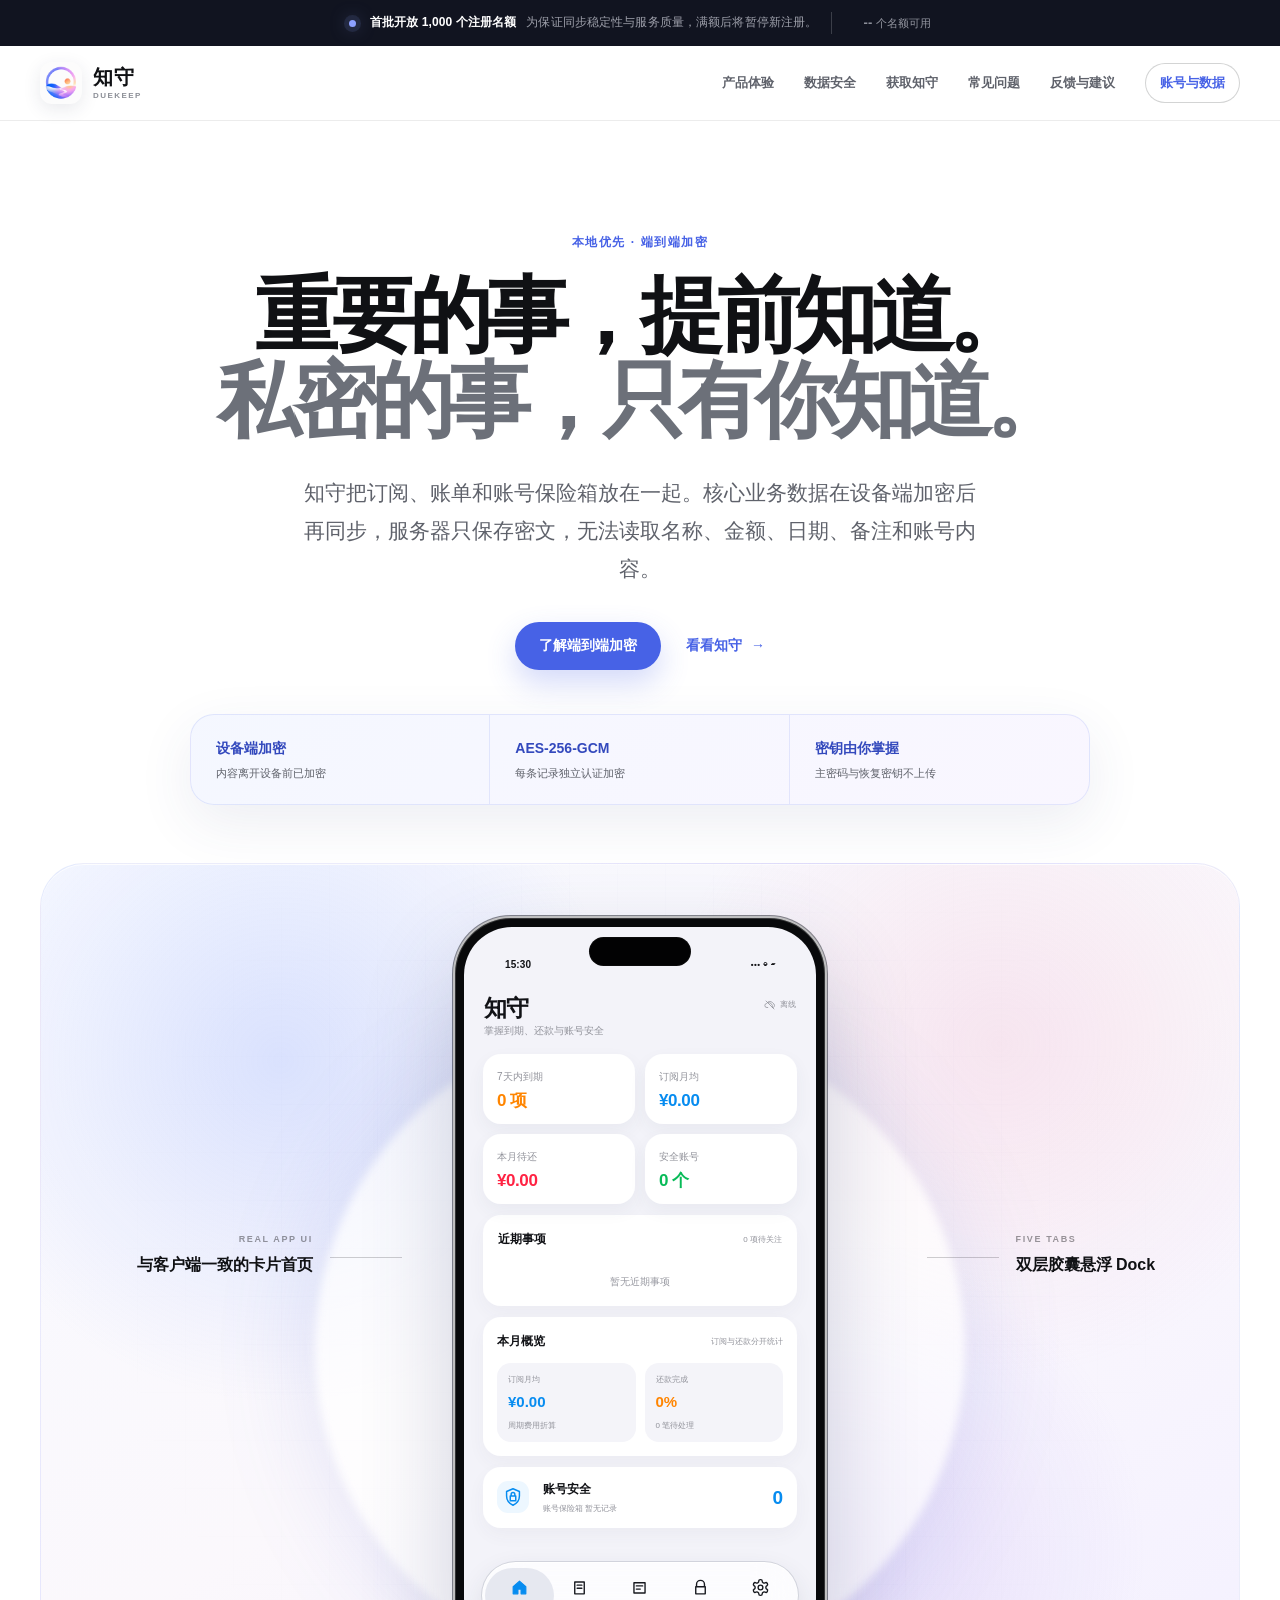
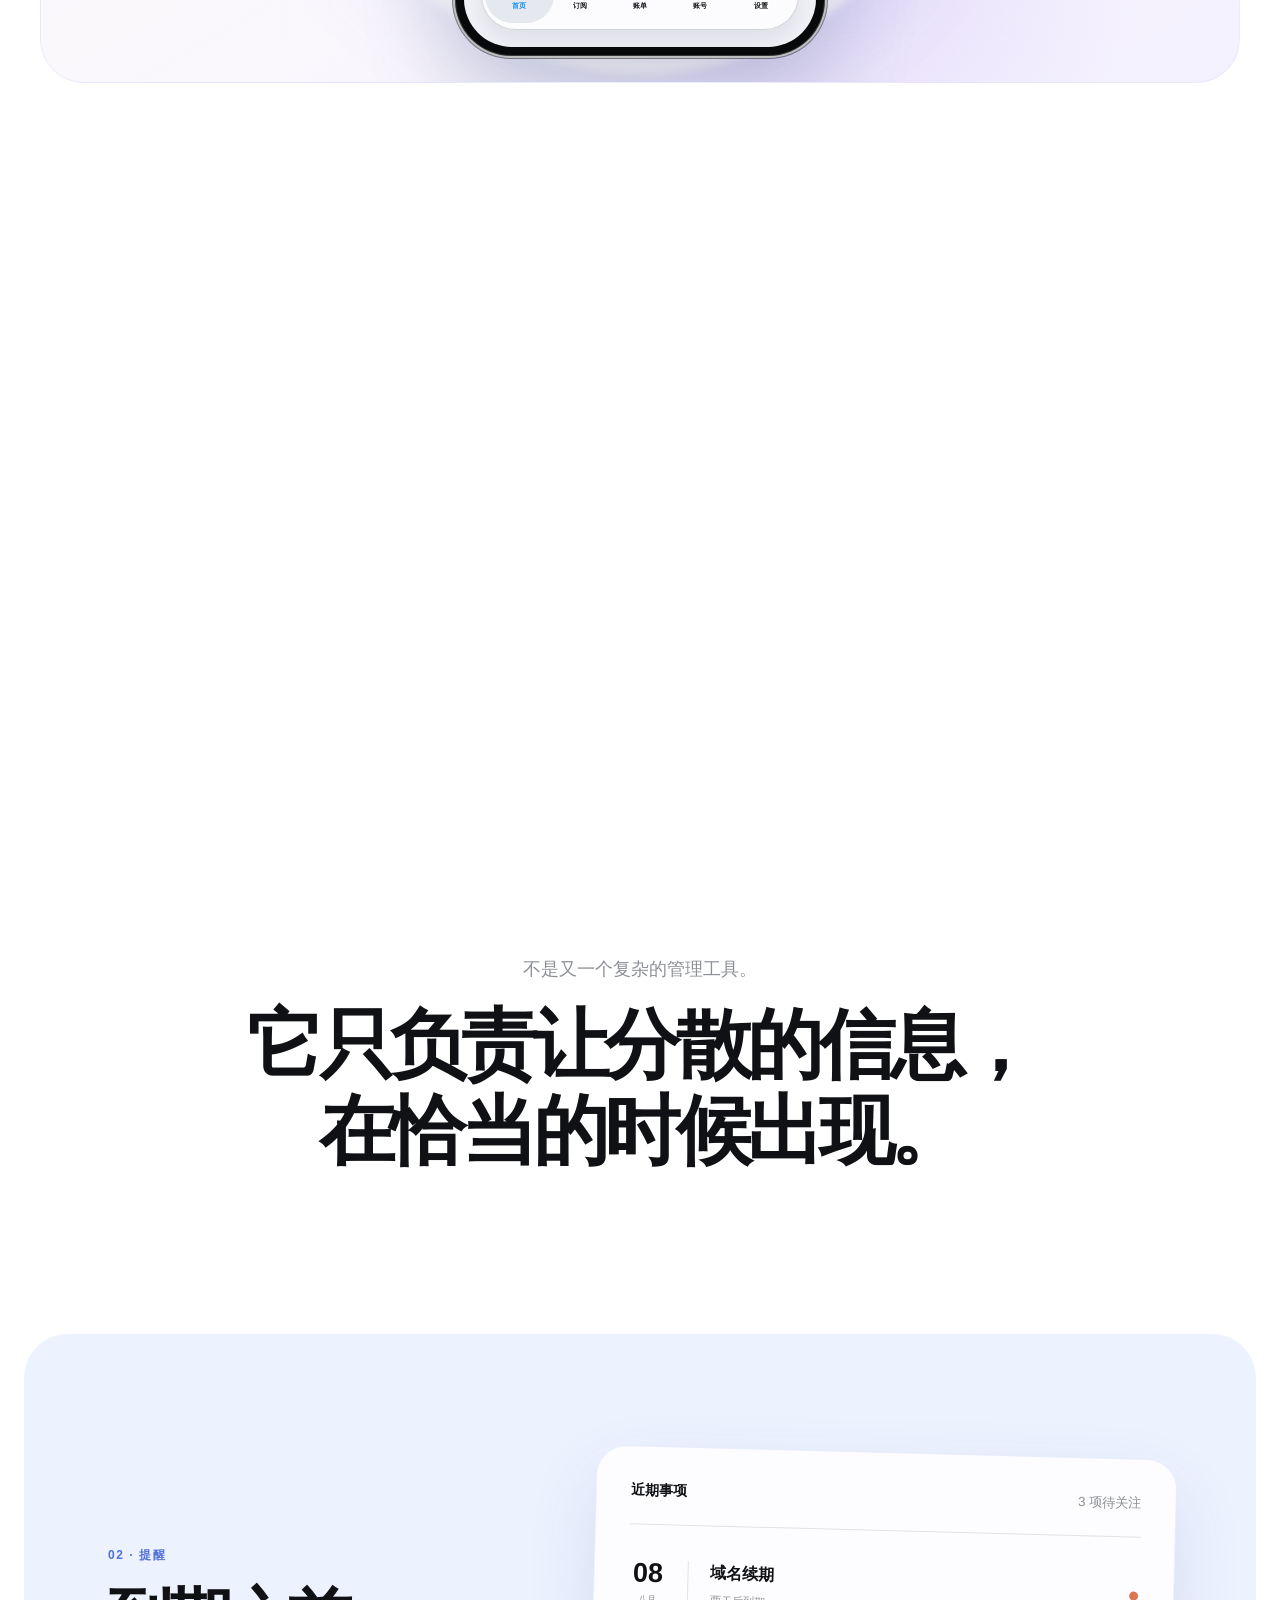
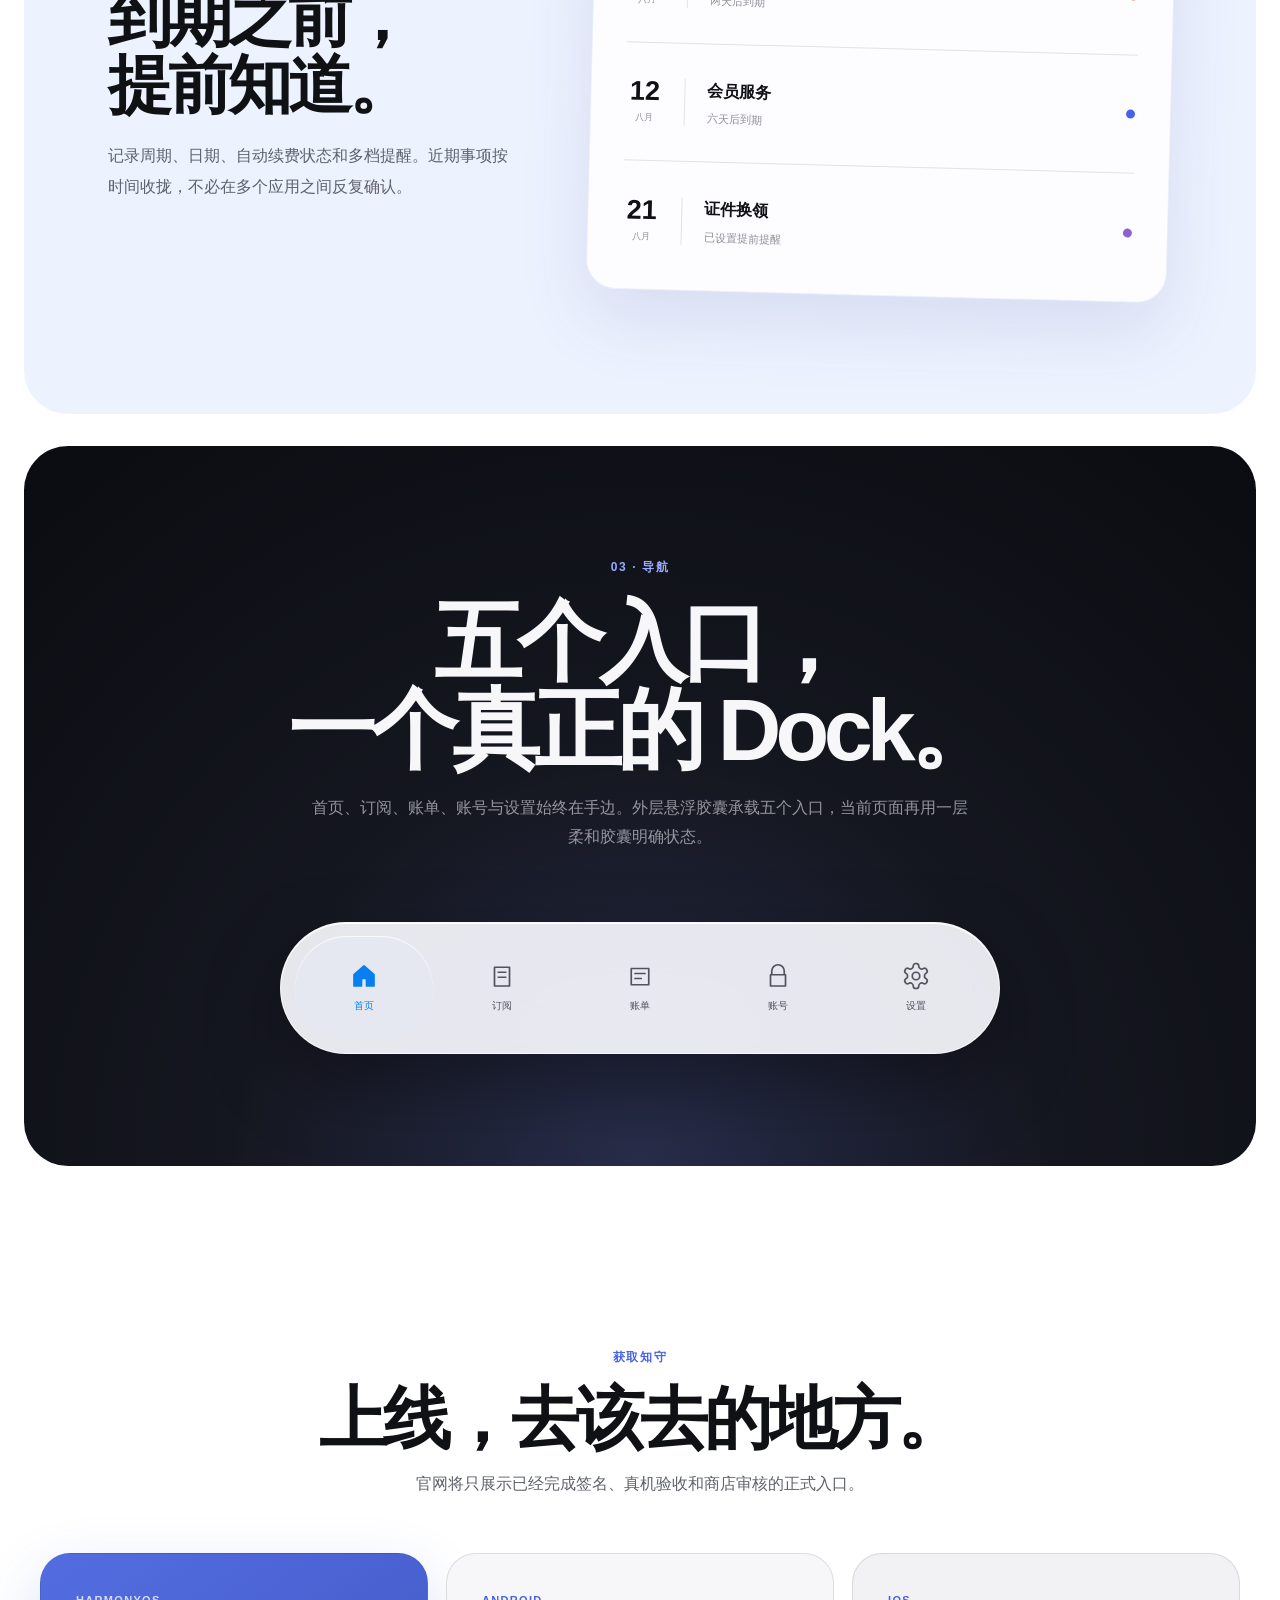
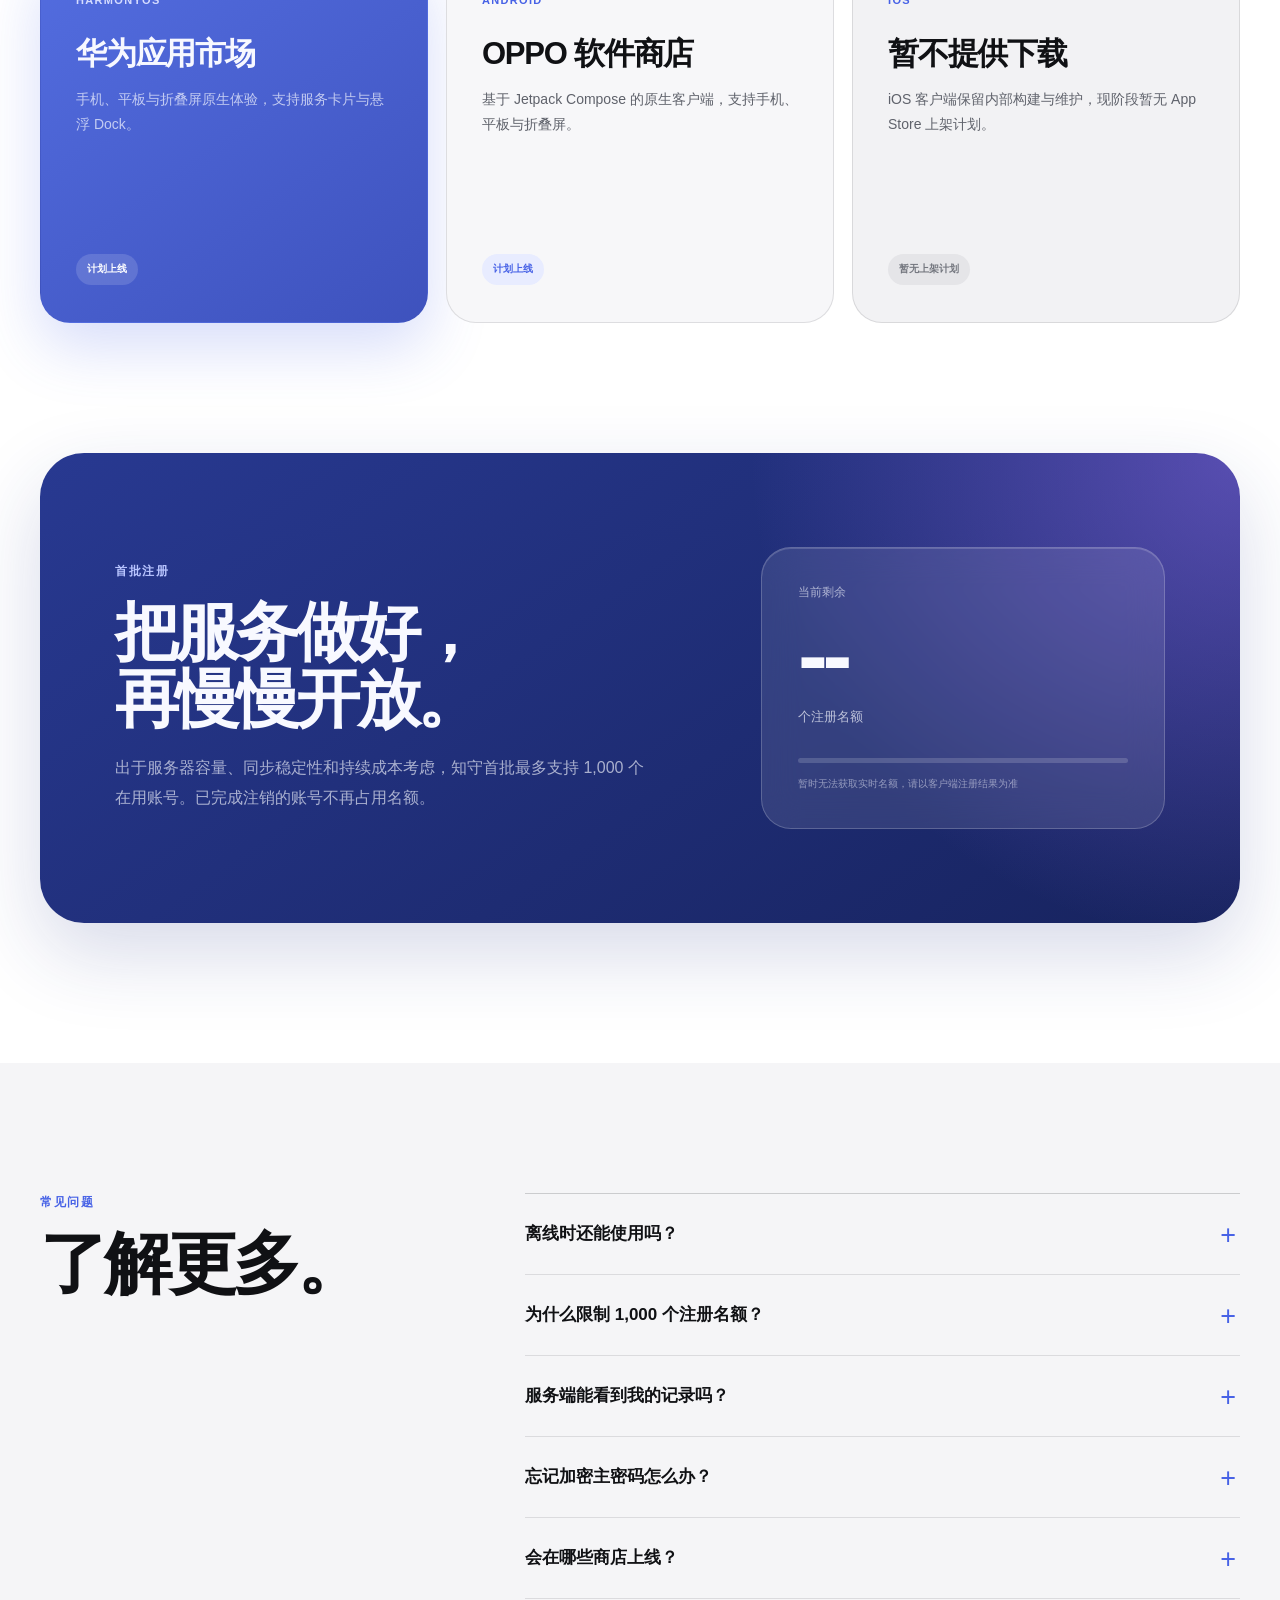
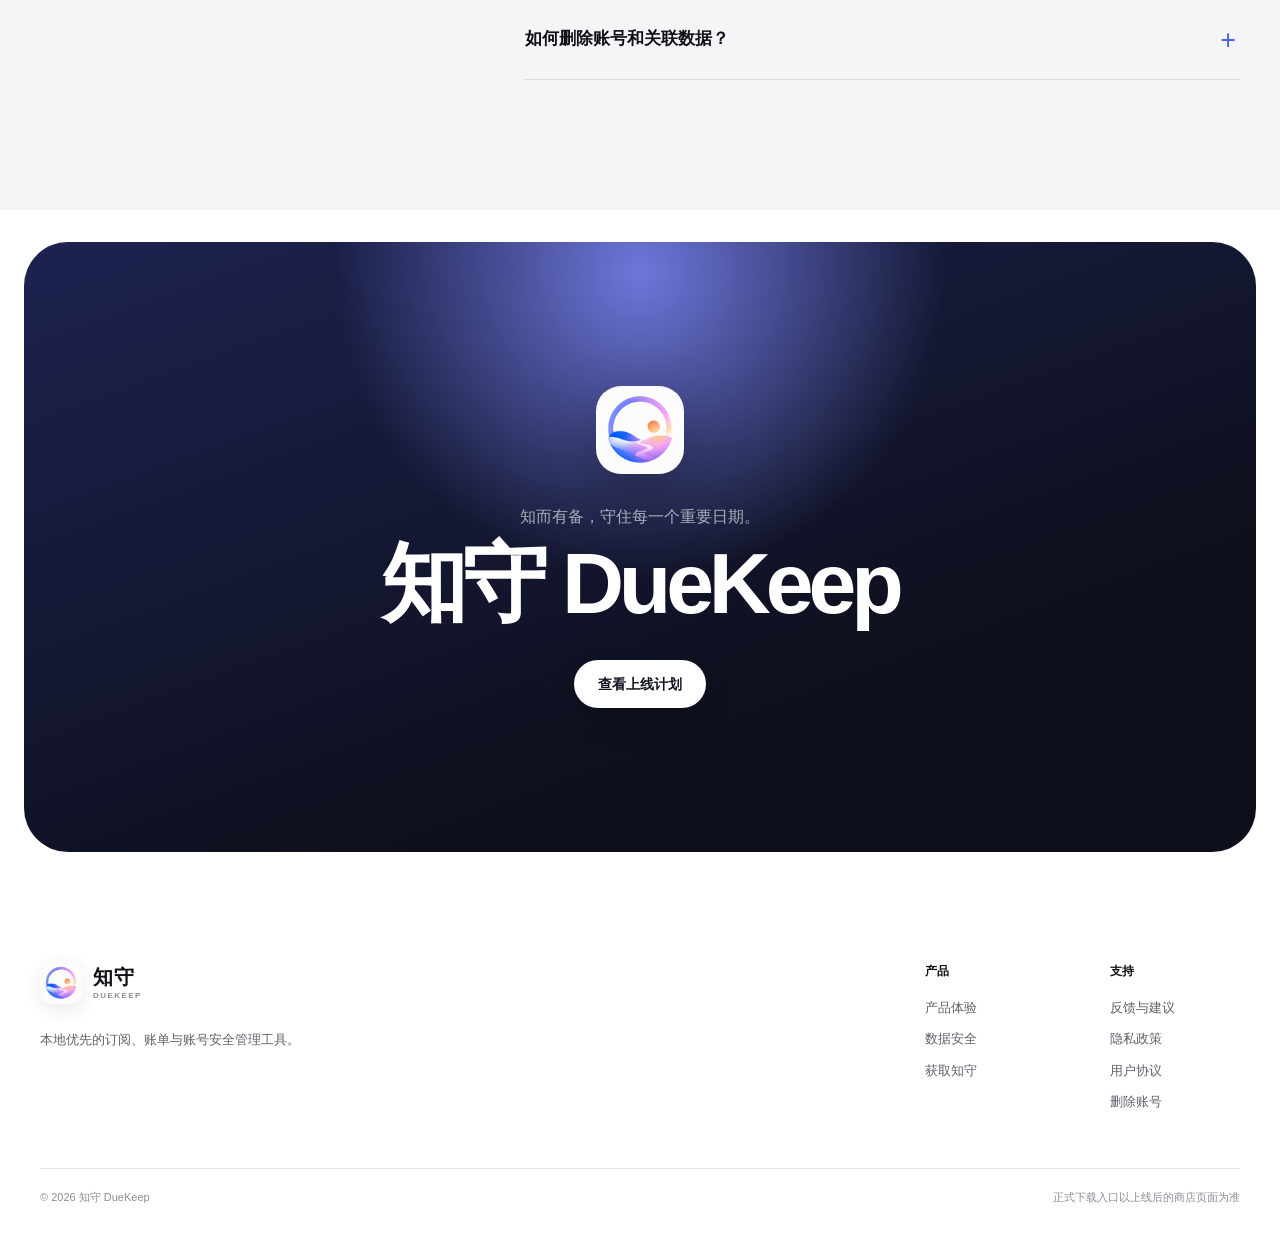
==== commit a3a25e37: "feat: publish feedback and suggestions form" ====
--- a/index.html
+++ b/index.html
@@ -12,8 +12,8 @@
   <link rel="icon" type="image/svg+xml" href="assets/favicon.svg?v=2" />
   <link rel="icon" type="image/png" href="assets/favicon.png?v=2" />
   <link rel="apple-touch-icon" href="assets/duekeep-brand.png" />
-  <script type="module" crossorigin src="./assets/main-CThT1Woj.js"></script>
-  <link rel="stylesheet" crossorigin href="./assets/main-C2INxuxg.css">
+  <script type="module" crossorigin src="./assets/main-s6JjTJmk.js"></script>
+  <link rel="stylesheet" crossorigin href="./assets/main-ChzkJKJk.css">
 </head>
 <body>
   <div id="app"></div>
--- a/assets/main-ChzkJKJk.css
+++ b/assets/main-ChzkJKJk.css
@@ -0,0 +1 @@
+:root{--el-color-white:#fff;--el-color-black:#000;--el-color-primary-rgb:64, 158, 255;--el-color-success-rgb:103, 194, 58;--el-color-warning-rgb:230, 162, 60;--el-color-danger-rgb:245, 108, 108;--el-color-error-rgb:245, 108, 108;--el-color-info-rgb:144, 147, 153;--el-font-size-extra-large:20px;--el-font-size-large:18px;--el-font-size-medium:16px;--el-font-size-base:14px;--el-font-size-small:13px;--el-font-size-extra-small:12px;--el-font-family:"Helvetica Neue", Helvetica, "PingFang SC", "Hiragino Sans GB", "Microsoft YaHei", "微软雅黑", Arial, sans-serif;--el-font-weight-primary:500;--el-font-line-height-primary:24px;--el-index-normal:1;--el-index-top:1000;--el-index-popper:2000;--el-border-radius-base:4px;--el-border-radius-small:2px;--el-border-radius-round:20px;--el-border-radius-circle:100%;--el-transition-duration:.3s;--el-transition-duration-fast:.2s;--el-transition-function-ease-in-out-bezier:cubic-bezier(.645, .045, .355, 1);--el-transition-function-fast-bezier:cubic-bezier(.23, 1, .32, 1);--el-transition-all:all var(--el-transition-duration) var(--el-transition-function-ease-in-out-bezier);--el-transition-fade:opacity var(--el-transition-duration) var(--el-transition-function-fast-bezier);--el-transition-md-fade:transform var(--el-transition-duration) var(--el-transition-function-fast-bezier), opacity var(--el-transition-duration) var(--el-transition-function-fast-bezier);--el-transition-fade-linear:opacity var(--el-transition-duration-fast) linear;--el-transition-border:border-color var(--el-transition-duration-fast) var(--el-transition-function-ease-in-out-bezier);--el-transition-box-shadow:box-shadow var(--el-transition-duration-fast) var(--el-transition-function-ease-in-out-bezier);--el-transition-color:color var(--el-transition-duration-fast) var(--el-transition-function-ease-in-out-bezier);--el-component-size-large:40px;--el-component-size:32px;--el-component-size-small:24px;--lightningcss-light:initial;--lightningcss-dark: ;color-scheme:light;--el-color-primary:#409eff;--el-color-primary-light-3:#79bbff;--el-color-primary-light-5:#a0cfff;--el-color-primary-light-7:#c6e2ff;--el-color-primary-light-8:#d9ecff;--el-color-primary-light-9:#ecf5ff;--el-color-primary-dark-2:#337ecc;--el-color-success:#67c23a;--el-color-success-light-3:#95d475;--el-color-success-light-5:#b3e19d;--el-color-success-light-7:#d1edc4;--el-color-success-light-8:#e1f3d8;--el-color-success-light-9:#f0f9eb;--el-color-success-dark-2:#529b2e;--el-color-warning:#e6a23c;--el-color-warning-light-3:#eebe77;--el-color-warning-light-5:#f3d19e;--el-color-warning-light-7:#f8e3c5;--el-color-warning-light-8:#faecd8;--el-color-warning-light-9:#fdf6ec;--el-color-warning-dark-2:#b88230;--el-color-danger:#f56c6c;--el-color-danger-light-3:#f89898;--el-color-danger-light-5:#fab6b6;--el-color-danger-light-7:#fcd3d3;--el-color-danger-light-8:#fde2e2;--el-color-danger-light-9:#fef0f0;--el-color-danger-dark-2:#c45656;--el-color-error:#f56c6c;--el-color-error-light-3:#f89898;--el-color-error-light-5:#fab6b6;--el-color-error-light-7:#fcd3d3;--el-color-error-light-8:#fde2e2;--el-color-error-light-9:#fef0f0;--el-color-error-dark-2:#c45656;--el-color-info:#909399;--el-color-info-light-3:#b1b3b8;--el-color-info-light-5:#c8c9cc;--el-color-info-light-7:#dedfe0;--el-color-info-light-8:#e9e9eb;--el-color-info-light-9:#f4f4f5;--el-color-info-dark-2:#73767a;--el-bg-color:#fff;--el-bg-color-page:#f2f3f5;--el-bg-color-overlay:#fff;--el-text-color-primary:#303133;--el-text-color-regular:#606266;--el-text-color-secondary:#909399;--el-text-color-placeholder:#a8abb2;--el-text-color-disabled:#c0c4cc;--el-border-color:#dcdfe6;--el-border-color-light:#e4e7ed;--el-border-color-lighter:#ebeef5;--el-border-color-extra-light:#f2f6fc;--el-border-color-dark:#d4d7de;--el-border-color-darker:#cdd0d6;--el-fill-color:#f0f2f5;--el-fill-color-light:#f5f7fa;--el-fill-color-lighter:#fafafa;--el-fill-color-extra-light:#fafcff;--el-fill-color-dark:#ebedf0;--el-fill-color-darker:#e6e8eb;--el-fill-color-blank:#fff;--el-box-shadow:0px 12px 32px 4px #0000000a, 0px 8px 20px #00000014;--el-box-shadow-light:0px 0px 12px #0000001f;--el-box-shadow-lighter:0px 0px 6px #0000001f;--el-box-shadow-dark:0px 16px 48px 16px #00000014, 0px 12px 32px #0000001f, 0px 8px 16px -8px #00000029;--el-disabled-bg-color:var(--el-fill-color-light);--el-disabled-text-color:var(--el-text-color-placeholder);--el-disabled-border-color:var(--el-border-color-light);--el-overlay-color:#000c;--el-overlay-color-light:#000000b3;--el-overlay-color-lighter:#00000080;--el-mask-color:#ffffffe6;--el-mask-color-extra-light:#ffffff4d;--el-border-width:1px;--el-border-style:solid;--el-border-color-hover:var(--el-text-color-disabled);--el-border:var(--el-border-width) var(--el-border-style) var(--el-border-color);--el-svg-monochrome-grey:var(--el-border-color)}.fade-in-linear-enter-active,.fade-in-linear-leave-active{transition:var(--el-transition-fade-linear)}.fade-in-linear-enter-from,.fade-in-linear-leave-to{opacity:0}.el-fade-in-linear-enter-active,.el-fade-in-linear-leave-active{transition:var(--el-transition-fade-linear)}.el-fade-in-linear-enter-from,.el-fade-in-linear-leave-to{opacity:0}.el-fade-in-enter-active,.el-fade-in-leave-active{transition:all var(--el-transition-duration) cubic-bezier(.55,0,.1,1)}.el-fade-in-enter-from,.el-fade-in-leave-active{opacity:0}.el-zoom-in-center-enter-active,.el-zoom-in-center-leave-active{transition:all var(--el-transition-duration) cubic-bezier(.55,0,.1,1)}.el-zoom-in-center-enter-from,.el-zoom-in-center-leave-active{opacity:0;transform:scaleX(0)}.el-zoom-in-top-enter-active,.el-zoom-in-top-leave-active{opacity:1;transition:var(--el-transition-md-fade);transform-origin:top;transform:scaleY(1)}.el-zoom-in-top-enter-active[data-popper-placement^=top],.el-zoom-in-top-leave-active[data-popper-placement^=top]{transform-origin:bottom}.el-zoom-in-top-enter-from,.el-zoom-in-top-leave-active{opacity:0;transform:scaleY(0)}.el-zoom-in-bottom-enter-active,.el-zoom-in-bottom-leave-active{opacity:1;transition:var(--el-transition-md-fade);transform-origin:bottom;transform:scaleY(1)}.el-zoom-in-bottom-enter-from,.el-zoom-in-bottom-leave-active{opacity:0;transform:scaleY(0)}.el-zoom-in-left-enter-active,.el-zoom-in-left-leave-active{opacity:1;transition:var(--el-transition-md-fade);transform-origin:0 0;transform:scale(1)}.el-zoom-in-left-enter-from,.el-zoom-in-left-leave-active{opacity:0;transform:scale(.45)}.collapse-transition{transition:var(--el-transition-duration) height ease-in-out,var(--el-transition-duration) padding-top ease-in-out,var(--el-transition-duration) padding-bottom ease-in-out}.el-collapse-transition-leave-active,.el-collapse-transition-enter-active{transition:var(--el-transition-duration) max-height ease-in-out,var(--el-transition-duration) padding-top ease-in-out,var(--el-transition-duration) padding-bottom ease-in-out}.horizontal-collapse-transition{transition:var(--el-transition-duration) width ease-in-out,var(--el-transition-duration) padding-left ease-in-out,var(--el-transition-duration) padding-right ease-in-out}.el-list-enter-active,.el-list-leave-active{transition:all 1s}.el-list-enter-from,.el-list-leave-to{opacity:0;transform:translateY(-30px)}.el-list-leave-active{position:absolute!important}.el-opacity-transition{transition:opacity var(--el-transition-duration) cubic-bezier(.55,0,.1,1)}.el-icon--right{margin-left:5px}.el-icon--left{margin-right:5px}@keyframes rotating{0%{transform:rotate(0)}to{transform:rotate(360deg)}}.el-icon{--color:inherit;fill:currentColor;width:1em;height:1em;color:var(--color);line-height:1em;font-size:inherit;justify-content:center;align-items:center;display:inline-flex;position:relative}.el-icon.is-loading{animation:2s linear infinite rotating}.el-icon svg{width:1em;height:1em}.el-button{--el-button-font-weight:var(--el-font-weight-primary);--el-button-border-color:var(--el-border-color);--el-button-bg-color:var(--el-fill-color-blank);--el-button-text-color:var(--el-text-color-regular);--el-button-disabled-text-color:var(--el-disabled-text-color);--el-button-disabled-bg-color:var(--el-fill-color-blank);--el-button-disabled-border-color:var(--el-border-color-light);--el-button-divide-border-color:#ffffff80;--el-button-hover-text-color:var(--el-color-primary);--el-button-hover-bg-color:var(--el-color-primary-light-9);--el-button-hover-border-color:var(--el-color-primary-light-7);--el-button-active-text-color:var(--el-button-hover-text-color);--el-button-active-border-color:var(--el-color-primary);--el-button-active-bg-color:var(--el-button-hover-bg-color);--el-button-outline-color:var(--el-color-primary-light-5);--el-button-hover-link-text-color:var(--el-text-color-secondary);--el-button-active-color:var(--el-text-color-primary);white-space:nowrap;cursor:pointer;height:32px;color:var(--el-button-text-color);text-align:center;box-sizing:border-box;line-height:1;font-weight:var(--el-button-font-weight);-webkit-user-select:none;user-select:none;vertical-align:middle;-webkit-appearance:none;background-color:var(--el-button-bg-color);border:var(--el-border);border-color:var(--el-button-border-color);outline:none;justify-content:center;align-items:center;transition:all .1s;display:inline-flex}.el-button:hover{color:var(--el-button-hover-text-color);border-color:var(--el-button-hover-border-color);background-color:var(--el-button-hover-bg-color);outline:none}.el-button:active{color:var(--el-button-active-text-color);border-color:var(--el-button-active-border-color);background-color:var(--el-button-active-bg-color);outline:none}.el-button:focus-visible{outline:2px solid var(--el-button-outline-color);outline-offset:1px;transition:outline-offset,outline}.el-button>span{align-items:center;display:inline-flex}.el-button+.el-button{margin-left:12px}.el-button{font-size:var(--el-font-size-base);border-radius:var(--el-border-radius-base);padding:8px 15px}.el-button.is-round{padding:8px 15px}.el-button::-moz-focus-inner{border:0}.el-button [class*=el-icon]+span{margin-left:6px}.el-button [class*=el-icon] svg{vertical-align:bottom}.el-button.is-plain{--el-button-hover-text-color:var(--el-color-primary);--el-button-hover-bg-color:var(--el-fill-color-blank);--el-button-hover-border-color:var(--el-color-primary)}.el-button.is-active{color:var(--el-button-active-text-color);border-color:var(--el-button-active-border-color);background-color:var(--el-button-active-bg-color);outline:none}.el-button.is-disabled,.el-button.is-disabled:hover{color:var(--el-button-disabled-text-color);cursor:not-allowed;background-image:none;background-color:var(--el-button-disabled-bg-color);border-color:var(--el-button-disabled-border-color)}.el-button.is-loading{pointer-events:none;position:relative}.el-button.is-loading:before{z-index:1;pointer-events:none;content:"";border-radius:inherit;background-color:var(--el-mask-color-extra-light);position:absolute;inset:-1px}.el-button.is-round{border-radius:var(--el-border-radius-round)}.el-button.is-dashed{--el-button-hover-text-color:var(--el-color-primary);--el-button-hover-bg-color:var(--el-fill-color-blank);--el-button-hover-border-color:var(--el-color-primary);border-style:dashed}.el-button.is-circle{border-radius:50%;width:32px;padding:8px}.el-button.is-text{color:var(--el-button-text-color);background-color:#0000;border:0 solid #0000}.el-button.is-text.is-disabled{color:var(--el-button-disabled-text-color);background-color:#0000!important}.el-button.is-text:not(.is-disabled):hover{background-color:var(--el-fill-color-light)}.el-button.is-text:not(.is-disabled):focus-visible{outline:2px solid var(--el-button-outline-color);outline-offset:1px;transition:outline-offset,outline}.el-button.is-text:not(.is-disabled):active{background-color:var(--el-fill-color)}.el-button.is-text:not(.is-disabled).is-has-bg{background-color:var(--el-fill-color-light)}.el-button.is-text:not(.is-disabled).is-has-bg:hover{background-color:var(--el-fill-color)}.el-button.is-text:not(.is-disabled).is-has-bg:active{background-color:var(--el-fill-color-dark)}.el-button__text--expand{letter-spacing:.3em;margin-right:-.3em}.el-button.is-link{color:var(--el-button-text-color);background:0 0;border-color:#0000;height:auto;padding:2px}.el-button.is-link:hover{color:var(--el-button-hover-link-text-color)}.el-button.is-link.is-disabled{color:var(--el-button-disabled-text-color);background-color:#0000!important;border-color:#0000!important}.el-button.is-link:not(.is-disabled):hover{background-color:#0000;border-color:#0000}.el-button.is-link:not(.is-disabled):active{color:var(--el-button-active-color);background-color:#0000;border-color:#0000}.el-button--text{color:var(--el-color-primary);background:0 0;border-color:#0000;padding-left:0;padding-right:0}.el-button--text.is-disabled{color:var(--el-button-disabled-text-color);background-color:#0000!important;border-color:#0000!important}.el-button--text:not(.is-disabled):hover{color:var(--el-color-primary-light-3);background-color:#0000;border-color:#0000}.el-button--text:not(.is-disabled):active{color:var(--el-color-primary-dark-2);background-color:#0000;border-color:#0000}.el-button__link--expand{letter-spacing:.3em;margin-right:-.3em}.el-button--primary{--el-button-text-color:var(--el-color-white);--el-button-bg-color:var(--el-color-primary);--el-button-border-color:var(--el-color-primary);--el-button-outline-color:var(--el-color-primary-light-5);--el-button-active-color:var(--el-color-primary-dark-2);--el-button-hover-text-color:var(--el-color-white);--el-button-hover-link-text-color:var(--el-color-primary-light-5);--el-button-hover-bg-color:var(--el-color-primary-light-3);--el-button-hover-border-color:var(--el-color-primary-light-3);--el-button-active-bg-color:var(--el-color-primary-dark-2);--el-button-active-border-color:var(--el-color-primary-dark-2);--el-button-disabled-text-color:var(--el-color-white);--el-button-disabled-bg-color:var(--el-color-primary-light-5);--el-button-disabled-border-color:var(--el-color-primary-light-5)}.el-button--primary.is-plain,.el-button--primary.is-text,.el-button--primary.is-link{--el-button-text-color:var(--el-color-primary);--el-button-bg-color:var(--el-color-primary-light-9);--el-button-border-color:var(--el-color-primary-light-5);--el-button-hover-text-color:var(--el-color-white);--el-button-hover-bg-color:var(--el-color-primary);--el-button-hover-border-color:var(--el-color-primary);--el-button-active-text-color:var(--el-color-white)}.el-button--primary.is-plain.is-disabled,.el-button--primary.is-plain.is-disabled:hover,.el-button--primary.is-plain.is-disabled:focus,.el-button--primary.is-plain.is-disabled:active,.el-button--primary.is-text.is-disabled,.el-button--primary.is-text.is-disabled:hover,.el-button--primary.is-text.is-disabled:focus,.el-button--primary.is-text.is-disabled:active,.el-button--primary.is-link.is-disabled,.el-button--primary.is-link.is-disabled:hover,.el-button--primary.is-link.is-disabled:focus,.el-button--primary.is-link.is-disabled:active{color:var(--el-color-primary-light-5);background-color:var(--el-color-primary-light-9);border-color:var(--el-color-primary-light-8)}.el-button--primary.is-dashed{--el-button-text-color:var(--el-color-primary);--el-button-bg-color:var(--el-color-primary-light-9);--el-button-border-color:var(--el-color-primary-light-5);--el-button-hover-text-color:var(--el-color-primary);--el-button-hover-bg-color:var(--el-color-primary-light-9);--el-button-hover-border-color:var(--el-color-primary-light-3);--el-button-active-text-color:var(--el-color-primary-dark-2);--el-button-active-bg-color:var(--el-color-primary-light-9);--el-button-active-border-color:var(--el-color-primary-dark-2)}.el-button--primary.is-dashed.is-disabled,.el-button--primary.is-dashed.is-disabled:hover,.el-button--primary.is-dashed.is-disabled:focus,.el-button--primary.is-dashed.is-disabled:active{color:var(--el-color-primary-light-5);background-color:var(--el-color-primary-light-9);border-color:var(--el-color-primary-light-8)}.el-button--success{--el-button-text-color:var(--el-color-white);--el-button-bg-color:var(--el-color-success);--el-button-border-color:var(--el-color-success);--el-button-outline-color:var(--el-color-success-light-5);--el-button-active-color:var(--el-color-success-dark-2);--el-button-hover-text-color:var(--el-color-white);--el-button-hover-link-text-color:var(--el-color-success-light-5);--el-button-hover-bg-color:var(--el-color-success-light-3);--el-button-hover-border-color:var(--el-color-success-light-3);--el-button-active-bg-color:var(--el-color-success-dark-2);--el-button-active-border-color:var(--el-color-success-dark-2);--el-button-disabled-text-color:var(--el-color-white);--el-button-disabled-bg-color:var(--el-color-success-light-5);--el-button-disabled-border-color:var(--el-color-success-light-5)}.el-button--success.is-plain,.el-button--success.is-text,.el-button--success.is-link{--el-button-text-color:var(--el-color-success);--el-button-bg-color:var(--el-color-success-light-9);--el-button-border-color:var(--el-color-success-light-5);--el-button-hover-text-color:var(--el-color-white);--el-button-hover-bg-color:var(--el-color-success);--el-button-hover-border-color:var(--el-color-success);--el-button-active-text-color:var(--el-color-white)}.el-button--success.is-plain.is-disabled,.el-button--success.is-plain.is-disabled:hover,.el-button--success.is-plain.is-disabled:focus,.el-button--success.is-plain.is-disabled:active,.el-button--success.is-text.is-disabled,.el-button--success.is-text.is-disabled:hover,.el-button--success.is-text.is-disabled:focus,.el-button--success.is-text.is-disabled:active,.el-button--success.is-link.is-disabled,.el-button--success.is-link.is-disabled:hover,.el-button--success.is-link.is-disabled:focus,.el-button--success.is-link.is-disabled:active{color:var(--el-color-success-light-5);background-color:var(--el-color-success-light-9);border-color:var(--el-color-success-light-8)}.el-button--success.is-dashed{--el-button-text-color:var(--el-color-success);--el-button-bg-color:var(--el-color-success-light-9);--el-button-border-color:var(--el-color-success-light-5);--el-button-hover-text-color:var(--el-color-success);--el-button-hover-bg-color:var(--el-color-success-light-9);--el-button-hover-border-color:var(--el-color-success-light-3);--el-button-active-text-color:var(--el-color-success-dark-2);--el-button-active-bg-color:var(--el-color-success-light-9);--el-button-active-border-color:var(--el-color-success-dark-2)}.el-button--success.is-dashed.is-disabled,.el-button--success.is-dashed.is-disabled:hover,.el-button--success.is-dashed.is-disabled:focus,.el-button--success.is-dashed.is-disabled:active{color:var(--el-color-success-light-5);background-color:var(--el-color-success-light-9);border-color:var(--el-color-success-light-8)}.el-button--warning{--el-button-text-color:var(--el-color-white);--el-button-bg-color:var(--el-color-warning);--el-button-border-color:var(--el-color-warning);--el-button-outline-color:var(--el-color-warning-light-5);--el-button-active-color:var(--el-color-warning-dark-2);--el-button-hover-text-color:var(--el-color-white);--el-button-hover-link-text-color:var(--el-color-warning-light-5);--el-button-hover-bg-color:var(--el-color-warning-light-3);--el-button-hover-border-color:var(--el-color-warning-light-3);--el-button-active-bg-color:var(--el-color-warning-dark-2);--el-button-active-border-color:var(--el-color-warning-dark-2);--el-button-disabled-text-color:var(--el-color-white);--el-button-disabled-bg-color:var(--el-color-warning-light-5);--el-button-disabled-border-color:var(--el-color-warning-light-5)}.el-button--warning.is-plain,.el-button--warning.is-text,.el-button--warning.is-link{--el-button-text-color:var(--el-color-warning);--el-button-bg-color:var(--el-color-warning-light-9);--el-button-border-color:var(--el-color-warning-light-5);--el-button-hover-text-color:var(--el-color-white);--el-button-hover-bg-color:var(--el-color-warning);--el-button-hover-border-color:var(--el-color-warning);--el-button-active-text-color:var(--el-color-white)}.el-button--warning.is-plain.is-disabled,.el-button--warning.is-plain.is-disabled:hover,.el-button--warning.is-plain.is-disabled:focus,.el-button--warning.is-plain.is-disabled:active,.el-button--warning.is-text.is-disabled,.el-button--warning.is-text.is-disabled:hover,.el-button--warning.is-text.is-disabled:focus,.el-button--warning.is-text.is-disabled:active,.el-button--warning.is-link.is-disabled,.el-button--warning.is-link.is-disabled:hover,.el-button--warning.is-link.is-disabled:focus,.el-button--warning.is-link.is-disabled:active{color:var(--el-color-warning-light-5);background-color:var(--el-color-warning-light-9);border-color:var(--el-color-warning-light-8)}.el-button--warning.is-dashed{--el-button-text-color:var(--el-color-warning);--el-button-bg-color:var(--el-color-warning-light-9);--el-button-border-color:var(--el-color-warning-light-5);--el-button-hover-text-color:var(--el-color-warning);--el-button-hover-bg-color:var(--el-color-warning-light-9);--el-button-hover-border-color:var(--el-color-warning-light-3);--el-button-active-text-color:var(--el-color-warning-dark-2);--el-button-active-bg-color:var(--el-color-warning-light-9);--el-button-active-border-color:var(--el-color-warning-dark-2)}.el-button--warning.is-dashed.is-disabled,.el-button--warning.is-dashed.is-disabled:hover,.el-button--warning.is-dashed.is-disabled:focus,.el-button--warning.is-dashed.is-disabled:active{color:var(--el-color-warning-light-5);background-color:var(--el-color-warning-light-9);border-color:var(--el-color-warning-light-8)}.el-button--danger{--el-button-text-color:var(--el-color-white);--el-button-bg-color:var(--el-color-danger);--el-button-border-color:var(--el-color-danger);--el-button-outline-color:var(--el-color-danger-light-5);--el-button-active-color:var(--el-color-danger-dark-2);--el-button-hover-text-color:var(--el-color-white);--el-button-hover-link-text-color:var(--el-color-danger-light-5);--el-button-hover-bg-color:var(--el-color-danger-light-3);--el-button-hover-border-color:var(--el-color-danger-light-3);--el-button-active-bg-color:var(--el-color-danger-dark-2);--el-button-active-border-color:var(--el-color-danger-dark-2);--el-button-disabled-text-color:var(--el-color-white);--el-button-disabled-bg-color:var(--el-color-danger-light-5);--el-button-disabled-border-color:var(--el-color-danger-light-5)}.el-button--danger.is-plain,.el-button--danger.is-text,.el-button--danger.is-link{--el-button-text-color:var(--el-color-danger);--el-button-bg-color:var(--el-color-danger-light-9);--el-button-border-color:var(--el-color-danger-light-5);--el-button-hover-text-color:var(--el-color-white);--el-button-hover-bg-color:var(--el-color-danger);--el-button-hover-border-color:var(--el-color-danger);--el-button-active-text-color:var(--el-color-white)}.el-button--danger.is-plain.is-disabled,.el-button--danger.is-plain.is-disabled:hover,.el-button--danger.is-plain.is-disabled:focus,.el-button--danger.is-plain.is-disabled:active,.el-button--danger.is-text.is-disabled,.el-button--danger.is-text.is-disabled:hover,.el-button--danger.is-text.is-disabled:focus,.el-button--danger.is-text.is-disabled:active,.el-button--danger.is-link.is-disabled,.el-button--danger.is-link.is-disabled:hover,.el-button--danger.is-link.is-disabled:focus,.el-button--danger.is-link.is-disabled:active{color:var(--el-color-danger-light-5);background-color:var(--el-color-danger-light-9);border-color:var(--el-color-danger-light-8)}.el-button--danger.is-dashed{--el-button-text-color:var(--el-color-danger);--el-button-bg-color:var(--el-color-danger-light-9);--el-button-border-color:var(--el-color-danger-light-5);--el-button-hover-text-color:var(--el-color-danger);--el-button-hover-bg-color:var(--el-color-danger-light-9);--el-button-hover-border-color:var(--el-color-danger-light-3);--el-button-active-text-color:var(--el-color-danger-dark-2);--el-button-active-bg-color:var(--el-color-danger-light-9);--el-button-active-border-color:var(--el-color-danger-dark-2)}.el-button--danger.is-dashed.is-disabled,.el-button--danger.is-dashed.is-disabled:hover,.el-button--danger.is-dashed.is-disabled:focus,.el-button--danger.is-dashed.is-disabled:active{color:var(--el-color-danger-light-5);background-color:var(--el-color-danger-light-9);border-color:var(--el-color-danger-light-8)}.el-button--info{--el-button-text-color:var(--el-color-white);--el-button-bg-color:var(--el-color-info);--el-button-border-color:var(--el-color-info);--el-button-outline-color:var(--el-color-info-light-5);--el-button-active-color:var(--el-color-info-dark-2);--el-button-hover-text-color:var(--el-color-white);--el-button-hover-link-text-color:var(--el-color-info-light-5);--el-button-hover-bg-color:var(--el-color-info-light-3);--el-button-hover-border-color:var(--el-color-info-light-3);--el-button-active-bg-color:var(--el-color-info-dark-2);--el-button-active-border-color:var(--el-color-info-dark-2);--el-button-disabled-text-color:var(--el-color-white);--el-button-disabled-bg-color:var(--el-color-info-light-5);--el-button-disabled-border-color:var(--el-color-info-light-5)}.el-button--info.is-plain,.el-button--info.is-text,.el-button--info.is-link{--el-button-text-color:var(--el-color-info);--el-button-bg-color:var(--el-color-info-light-9);--el-button-border-color:var(--el-color-info-light-5);--el-button-hover-text-color:var(--el-color-white);--el-button-hover-bg-color:var(--el-color-info);--el-button-hover-border-color:var(--el-color-info);--el-button-active-text-color:var(--el-color-white)}.el-button--info.is-plain.is-disabled,.el-button--info.is-plain.is-disabled:hover,.el-button--info.is-plain.is-disabled:focus,.el-button--info.is-plain.is-disabled:active,.el-button--info.is-text.is-disabled,.el-button--info.is-text.is-disabled:hover,.el-button--info.is-text.is-disabled:focus,.el-button--info.is-text.is-disabled:active,.el-button--info.is-link.is-disabled,.el-button--info.is-link.is-disabled:hover,.el-button--info.is-link.is-disabled:focus,.el-button--info.is-link.is-disabled:active{color:var(--el-color-info-light-5);background-color:var(--el-color-info-light-9);border-color:var(--el-color-info-light-8)}.el-button--info.is-dashed{--el-button-text-color:var(--el-color-info);--el-button-bg-color:var(--el-color-info-light-9);--el-button-border-color:var(--el-color-info-light-5);--el-button-hover-text-color:var(--el-color-info);--el-button-hover-bg-color:var(--el-color-info-light-9);--el-button-hover-border-color:var(--el-color-info-light-3);--el-button-active-text-color:var(--el-color-info-dark-2);--el-button-active-bg-color:var(--el-color-info-light-9);--el-button-active-border-color:var(--el-color-info-dark-2)}.el-button--info.is-dashed.is-disabled,.el-button--info.is-dashed.is-disabled:hover,.el-button--info.is-dashed.is-disabled:focus,.el-button--info.is-dashed.is-disabled:active{color:var(--el-color-info-light-5);background-color:var(--el-color-info-light-9);border-color:var(--el-color-info-light-8)}.el-button--large{--el-button-size:40px;height:var(--el-button-size)}.el-button--large [class*=el-icon]+span{margin-left:8px}.el-button--large{font-size:var(--el-font-size-base);border-radius:var(--el-border-radius-base);padding:12px 19px}.el-button--large.is-round{padding:12px 19px}.el-button--large.is-circle{width:var(--el-button-size);padding:12px}.el-button--small{--el-button-size:24px;height:var(--el-button-size)}.el-button--small [class*=el-icon]+span{margin-left:4px}.el-button--small{border-radius:calc(var(--el-border-radius-base) - 1px);padding:5px 11px;font-size:12px}.el-button--small.is-round{padding:5px 11px}.el-button--small.is-circle{width:var(--el-button-size);padding:5px}.el-checkbox{--el-checkbox-font-size:14px;--el-checkbox-font-weight:var(--el-font-weight-primary);--el-checkbox-text-color:var(--el-text-color-regular);--el-checkbox-input-height:14px;--el-checkbox-input-width:14px;--el-checkbox-border-radius:var(--el-border-radius-small);--el-checkbox-bg-color:var(--el-fill-color-blank);--el-checkbox-input-border:var(--el-border);--el-checkbox-disabled-border-color:var(--el-border-color);--el-checkbox-disabled-input-fill:var(--el-fill-color-light);--el-checkbox-disabled-icon-color:var(--el-text-color-placeholder);--el-checkbox-disabled-checked-input-fill:var(--el-border-color-extra-light);--el-checkbox-disabled-checked-input-border-color:var(--el-border-color);--el-checkbox-disabled-checked-icon-color:var(--el-text-color-placeholder);--el-checkbox-checked-text-color:var(--el-color-primary);--el-checkbox-checked-input-border-color:var(--el-color-primary);--el-checkbox-checked-bg-color:var(--el-color-primary);--el-checkbox-checked-icon-color:var(--el-color-white);--el-checkbox-input-border-color-hover:var(--el-color-primary);color:var(--el-checkbox-text-color);font-weight:var(--el-checkbox-font-weight);font-size:var(--el-font-size-base);cursor:pointer;white-space:nowrap;-webkit-user-select:none;user-select:none;height:var(--el-checkbox-height,32px);align-items:center;margin-right:30px;display:inline-flex;position:relative}.el-checkbox.is-disabled{cursor:not-allowed}.el-checkbox.is-bordered{border-radius:var(--el-border-radius-base);border:var(--el-border);box-sizing:border-box;padding:0 15px 0 9px}.el-checkbox.is-bordered.is-checked{border-color:var(--el-color-primary)}.el-checkbox.is-bordered.is-disabled{border-color:var(--el-border-color-lighter)}.el-checkbox.is-bordered.el-checkbox--large{border-radius:var(--el-border-radius-base);padding:0 19px 0 11px}.el-checkbox.is-bordered.el-checkbox--large .el-checkbox__label{font-size:var(--el-font-size-base)}.el-checkbox.is-bordered.el-checkbox--large .el-checkbox__inner{width:14px;height:14px}.el-checkbox.is-bordered.el-checkbox--small{border-radius:calc(var(--el-border-radius-base) - 1px);padding:0 11px 0 7px}.el-checkbox.is-bordered.el-checkbox--small .el-checkbox__label{font-size:12px}.el-checkbox.is-bordered.el-checkbox--small .el-checkbox__inner{width:12px;height:12px}.el-checkbox.is-bordered.el-checkbox--small .el-checkbox__inner:after{width:2px;height:6px}.el-checkbox input:focus-visible+.el-checkbox__inner{outline:2px solid var(--el-checkbox-input-border-color-hover);outline-offset:1px;border-radius:var(--el-checkbox-border-radius)}.el-checkbox__input{white-space:nowrap;cursor:pointer;outline:none;display:inline-flex;position:relative}.el-checkbox__input.is-disabled .el-checkbox__inner{background-color:var(--el-checkbox-disabled-input-fill);border-color:var(--el-checkbox-disabled-border-color);cursor:not-allowed}.el-checkbox__input.is-disabled .el-checkbox__inner:after{cursor:not-allowed;border-color:var(--el-checkbox-disabled-icon-color);will-change:transform}.el-checkbox__input.is-disabled.is-checked .el-checkbox__inner{background-color:var(--el-checkbox-disabled-checked-input-fill);border-color:var(--el-checkbox-disabled-checked-input-border-color)}.el-checkbox__input.is-disabled.is-checked .el-checkbox__inner:after{border-color:var(--el-checkbox-disabled-checked-icon-color)}.el-checkbox__input.is-disabled.is-indeterminate .el-checkbox__inner{background-color:var(--el-checkbox-disabled-checked-input-fill);border-color:var(--el-checkbox-disabled-checked-input-border-color)}.el-checkbox__input.is-disabled.is-indeterminate .el-checkbox__inner:before{background-color:var(--el-checkbox-disabled-checked-icon-color);border-color:var(--el-checkbox-disabled-checked-icon-color)}.el-checkbox__input.is-disabled+span.el-checkbox__label{color:var(--el-disabled-text-color);cursor:not-allowed}.el-checkbox__input.is-checked .el-checkbox__inner{background-color:var(--el-checkbox-checked-bg-color);border-color:var(--el-checkbox-checked-input-border-color)}.el-checkbox__input.is-checked .el-checkbox__inner:after{border-color:var(--el-checkbox-checked-icon-color);transform:translate(-45%,-60%)rotate(45deg)scaleY(1)}.el-checkbox__input.is-checked+.el-checkbox__label{color:var(--el-checkbox-checked-text-color)}.el-checkbox__input.is-focus:not(.is-checked) .el-checkbox__original:not(:focus-visible){border-color:var(--el-checkbox-input-border-color-hover)}.el-checkbox__input.is-indeterminate .el-checkbox__inner{background-color:var(--el-checkbox-checked-bg-color);border-color:var(--el-checkbox-checked-input-border-color)}.el-checkbox__input.is-indeterminate .el-checkbox__inner:before{content:"";background-color:var(--el-checkbox-checked-icon-color);height:2px;display:block;position:absolute;top:5px;left:0;right:0;transform:scale(.5)}.el-checkbox__input.is-indeterminate .el-checkbox__inner:after{display:none}.el-checkbox__inner{border:var(--el-checkbox-input-border);border-radius:var(--el-checkbox-border-radius);box-sizing:border-box;width:var(--el-checkbox-input-width);height:var(--el-checkbox-input-height);background-color:var(--el-checkbox-bg-color);z-index:var(--el-index-normal);transition:border-color .25s cubic-bezier(.71,-.46,.29,1.46),background-color .25s cubic-bezier(.71,-.46,.29,1.46),outline .25s cubic-bezier(.71,-.46,.29,1.46);display:inline-block;position:relative}.el-checkbox__inner:hover{border-color:var(--el-checkbox-input-border-color-hover)}.el-checkbox__inner:after{box-sizing:content-box;content:"";transform-origin:50%;border:1px solid #0000;border-top:0;border-left:0;width:3px;height:7px;transition:transform .15s ease-in 50ms;position:absolute;top:50%;left:50%;transform:translate(-45%,-60%)rotate(45deg)scaleY(0)}.el-checkbox__original{opacity:0;z-index:-1;outline:none;width:0;height:0;margin:0;position:absolute}.el-checkbox__label{line-height:1;font-size:var(--el-checkbox-font-size);padding-left:8px;display:inline-block}.el-checkbox.el-checkbox--large{height:40px}.el-checkbox.el-checkbox--large .el-checkbox__label{font-size:14px}.el-checkbox.el-checkbox--large .el-checkbox__inner{width:14px;height:14px}.el-checkbox.el-checkbox--small{height:24px}.el-checkbox.el-checkbox--small .el-checkbox__label{font-size:12px}.el-checkbox.el-checkbox--small .el-checkbox__inner{width:12px;height:12px}.el-checkbox.el-checkbox--small .el-checkbox__input.is-indeterminate .el-checkbox__inner:before{top:4px}.el-checkbox.el-checkbox--small .el-checkbox__inner:after{width:2px;height:6px}.el-checkbox:last-of-type{margin-right:0}.el-collapse{--el-collapse-border-color:var(--el-border-color-lighter);--el-collapse-header-height:48px;--el-collapse-header-bg-color:var(--el-fill-color-blank);--el-collapse-header-text-color:var(--el-text-color-primary);--el-collapse-header-font-size:13px;--el-collapse-content-bg-color:var(--el-fill-color-blank);--el-collapse-content-font-size:13px;--el-collapse-content-text-color:var(--el-text-color-primary);border-top:1px solid var(--el-collapse-border-color);border-bottom:1px solid var(--el-collapse-border-color)}.el-collapse-icon-position-left .el-collapse-item__header{gap:8px}.el-collapse-icon-position-left .el-collapse-item__title{order:1}.el-collapse-icon-position-right .el-collapse-item__header{padding-right:8px}.el-collapse-item.is-disabled .el-collapse-item__header{color:var(--el-text-color-disabled);cursor:not-allowed}.el-collapse-item__header{width:100%;min-height:var(--el-collapse-header-height);line-height:var(--el-collapse-header-height);background-color:var(--el-collapse-header-bg-color);color:var(--el-collapse-header-text-color);cursor:pointer;border:none;border-bottom:1px solid var(--el-collapse-border-color);font-size:var(--el-collapse-header-font-size);transition:border-bottom-color var(--el-transition-duration);box-sizing:border-box;outline:none;align-items:center;padding:0;font-weight:500;display:flex}.el-collapse-item__arrow{transition:transform var(--el-transition-duration);font-weight:300}.el-collapse-item__arrow.is-active{transform:rotate(90deg)}.el-collapse-item__title{text-align:left;flex:auto}.el-collapse-item__header.focusing:focus:not(:hover){color:var(--el-color-primary)}.el-collapse-item__header.is-active{border-bottom-color:#0000}.el-collapse-item__wrap{will-change:height;background-color:var(--el-collapse-content-bg-color);box-sizing:border-box;border-bottom:1px solid var(--el-collapse-border-color);overflow:hidden}.el-collapse-item__content{font-size:var(--el-collapse-content-font-size);color:var(--el-collapse-content-text-color);padding-bottom:25px;line-height:1.76923}.el-collapse-item:last-child{margin-bottom:-1px}.el-form{--el-form-label-font-size:var(--el-font-size-base);--el-form-inline-content-width:220px}.el-form--inline .el-form-item{vertical-align:middle;margin-right:32px;display:inline-flex}.el-form--inline .el-form-item:last-child{margin-right:0}.el-form--inline.el-form--label-top{flex-wrap:wrap;display:flex}.el-form--inline.el-form--label-top .el-form-item{display:block}.el-form-item{--font-size:14px;margin-bottom:18px;display:flex}.el-form-item .el-form-item{margin-bottom:0}.el-form-item .el-input__validateIcon{display:none}.el-form-item--large{--font-size:14px;--el-form-label-font-size:var(--font-size);margin-bottom:22px}.el-form-item--large .el-form-item__label{height:40px;line-height:40px}.el-form-item--large .el-form-item__content{line-height:40px}.el-form-item--large .el-form-item__error{padding-top:4px}.el-form-item--default{--font-size:14px;--el-form-label-font-size:var(--font-size);margin-bottom:18px}.el-form-item--default .el-form-item__label{height:32px;line-height:32px}.el-form-item--default .el-form-item__content{line-height:32px}.el-form-item--default .el-form-item__error{padding-top:2px}.el-form-item--small{--font-size:12px;--el-form-label-font-size:var(--font-size);margin-bottom:18px}.el-form-item--small .el-form-item__label{height:24px;line-height:24px}.el-form-item--small .el-form-item__content{line-height:24px}.el-form-item--small .el-form-item__error{padding-top:2px}.el-form-item--label-left .el-form-item__label{text-align:left;justify-content:flex-start}.el-form-item--label-right .el-form-item__label{text-align:right;justify-content:flex-end}.el-form-item--label-top{display:block}.el-form-item--label-top .el-form-item__label{text-align:left;width:-moz-fit-content;width:fit-content;height:auto;margin-bottom:8px;padding-right:0;line-height:22px;display:block}.el-form-item__label-wrap{display:flex}.el-form-item__label{font-size:var(--el-form-label-font-size);color:var(--el-text-color-regular);box-sizing:border-box;flex:none;align-items:flex-start;height:32px;padding:0 12px 0 0;line-height:32px;display:inline-flex}.el-form-item__content{line-height:32px;font-size:var(--font-size);flex-wrap:wrap;flex:1;align-items:center;min-width:0;display:flex;position:relative}.el-form-item__content .el-input-group{vertical-align:top}.el-form-item__error{color:var(--el-color-danger);padding-top:2px;font-size:12px;line-height:1;position:absolute;top:100%;left:0}.el-form-item__error--inline{margin-left:10px;display:inline-block;position:relative;top:auto;left:auto}.el-form-item.is-required:not(.is-no-asterisk).asterisk-left>.el-form-item__label:before,.el-form-item.is-required:not(.is-no-asterisk).asterisk-left>.el-form-item__label-wrap>.el-form-item__label:before{content:"*";color:var(--el-color-danger);margin-right:4px}.el-form-item.is-required:not(.is-no-asterisk).asterisk-right>.el-form-item__label:after,.el-form-item.is-required:not(.is-no-asterisk).asterisk-right>.el-form-item__label-wrap>.el-form-item__label:after{content:"*";color:var(--el-color-danger);margin-left:4px}.el-form-item.is-error .el-form-item__content .el-input__wrapper,.el-form-item.is-error .el-form-item__content .el-input__wrapper:hover,.el-form-item.is-error .el-form-item__content .el-input__wrapper:focus,.el-form-item.is-error .el-form-item__content .el-input__wrapper.is-focus,.el-form-item.is-error .el-form-item__content .el-textarea__inner,.el-form-item.is-error .el-form-item__content .el-textarea__inner:hover,.el-form-item.is-error .el-form-item__content .el-textarea__inner:focus,.el-form-item.is-error .el-form-item__content .el-textarea__inner.is-focus,.el-form-item.is-error .el-form-item__content .el-select__wrapper,.el-form-item.is-error .el-form-item__content .el-select__wrapper:hover,.el-form-item.is-error .el-form-item__content .el-select__wrapper:focus,.el-form-item.is-error .el-form-item__content .el-select__wrapper.is-focus,.el-form-item.is-error .el-form-item__content .el-input-tag__wrapper,.el-form-item.is-error .el-form-item__content .el-input-tag__wrapper:hover,.el-form-item.is-error .el-form-item__content .el-input-tag__wrapper:focus,.el-form-item.is-error .el-form-item__content .el-input-tag__wrapper.is-focus,.el-form-item.is-error .el-form-item__content :not(.el-input-otp--underlined) .el-input-otp__input-field,.el-form-item.is-error .el-form-item__content :not(.el-input-otp--underlined) .el-input-otp__input-field:hover,.el-form-item.is-error .el-form-item__content :not(.el-input-otp--underlined) .el-input-otp__input-field:focus,.el-form-item.is-error .el-form-item__content :not(.el-input-otp--underlined) .el-input-otp__input-field.is-focus,.el-form-item.is-error .el-form-item__content .el-input-otp--underlined .el-input-otp__input-field:after,.el-form-item.is-error .el-form-item__content .el-input-otp--underlined .el-input-otp__input-field:hover:after,.el-form-item.is-error .el-form-item__content .el-input-otp--underlined .el-input-otp__input-field:focus:after,.el-form-item.is-error .el-form-item__content .el-input-otp--underlined .el-input-otp__input-field.is-focus:after{box-shadow:0 0 0 1px var(--el-color-danger) inset}.el-form-item.is-error .el-form-item__content .el-input-group__append .el-input__wrapper,.el-form-item.is-error .el-form-item__content .el-input-group__prepend .el-input__wrapper{box-shadow:inset 0 0 0 1px #0000}.el-form-item.is-error .el-form-item__content .el-input-group__append .el-input__validateIcon,.el-form-item.is-error .el-form-item__content .el-input-group__prepend .el-input__validateIcon{display:none}.el-form-item.is-error .el-form-item__content .el-input__validateIcon{color:var(--el-color-danger)}.el-form-item--feedback .el-input__validateIcon{display:inline-flex}.el-textarea{--el-input-text-color:var(--el-text-color-regular);--el-input-border:var(--el-border);--el-input-hover-border:var(--el-border-color-hover);--el-input-focus-border:var(--el-color-primary);--el-input-transparent-border:0 0 0 1px transparent inset;--el-input-border-color:var(--el-border-color);--el-input-border-radius:var(--el-border-radius-base);--el-input-bg-color:var(--el-fill-color-blank);--el-input-icon-color:var(--el-text-color-placeholder);--el-input-placeholder-color:var(--el-text-color-placeholder);--el-input-hover-border-color:var(--el-border-color-hover);--el-input-clear-hover-color:var(--el-text-color-secondary);--el-input-focus-border-color:var(--el-color-primary);--el-input-width:100%;vertical-align:bottom;width:100%;font-size:var(--el-font-size-base);display:inline-block;position:relative}.el-textarea__inner{cursor:auto;resize:vertical;box-sizing:border-box;width:100%;line-height:1.5;font-size:inherit;color:var(--el-input-text-color,var(--el-text-color-regular));background-color:var(--el-input-bg-color,var(--el-fill-color-blank));-webkit-appearance:none;box-shadow:0 0 0 1px var(--el-input-border-color,var(--el-border-color)) inset;border-radius:var(--el-input-border-radius,var(--el-border-radius-base));transition:var(--el-transition-box-shadow);background-image:none;border:none;padding:5px 11px;font-family:inherit;display:block;position:relative}.el-textarea__inner.is-clearable{padding:5px 26px 5px 11px}.el-textarea__inner::placeholder{color:var(--el-input-placeholder-color,var(--el-text-color-placeholder))}.el-textarea__inner:hover{box-shadow:0 0 0 1px var(--el-input-hover-border-color) inset}.el-textarea__inner:focus{box-shadow:0 0 0 1px var(--el-input-focus-border-color) inset;outline:none}.el-textarea__clear{color:var(--el-input-icon-color);cursor:pointer;font-size:14px;position:absolute;top:15px;right:11px;transform:translateY(-50%)}.el-textarea__clear:hover{color:var(--el-input-clear-hover-color)}.el-textarea .el-input__count{color:var(--el-color-info);background:var(--el-fill-color-blank);font-size:12px;line-height:14px;position:absolute;bottom:5px;right:10px}.el-textarea .el-input__count.is-outside{top:100%;right:0;bottom:unset;background:0 0;padding-top:2px;line-height:1;position:absolute}.el-textarea.is-disabled .el-textarea__inner{box-shadow:0 0 0 1px var(--el-disabled-border-color) inset;background-color:var(--el-disabled-bg-color);color:var(--el-disabled-text-color);cursor:not-allowed}.el-textarea.is-disabled .el-textarea__inner::placeholder{color:var(--el-text-color-placeholder)}.el-textarea.is-exceed .el-textarea__inner{box-shadow:0 0 0 1px var(--el-color-danger) inset}.el-textarea.is-exceed .el-input__count{color:var(--el-color-danger)}.el-input{--el-input-text-color:var(--el-text-color-regular);--el-input-border:var(--el-border);--el-input-hover-border:var(--el-border-color-hover);--el-input-focus-border:var(--el-color-primary);--el-input-transparent-border:0 0 0 1px transparent inset;--el-input-border-color:var(--el-border-color);--el-input-border-radius:var(--el-border-radius-base);--el-input-bg-color:var(--el-fill-color-blank);--el-input-icon-color:var(--el-text-color-placeholder);--el-input-placeholder-color:var(--el-text-color-placeholder);--el-input-hover-border-color:var(--el-border-color-hover);--el-input-clear-hover-color:var(--el-text-color-secondary);--el-input-focus-border-color:var(--el-color-primary);--el-input-width:100%;--el-input-height:var(--el-component-size);font-size:var(--el-font-size-base);width:var(--el-input-width);line-height:var(--el-input-height);box-sizing:border-box;vertical-align:middle;display:inline-flex;position:relative}.el-input::-webkit-scrollbar{z-index:11;width:6px}.el-input::-webkit-scrollbar:horizontal{height:6px}.el-input::-webkit-scrollbar-thumb{background:var(--el-text-color-disabled);border-radius:5px;width:6px}.el-input::-webkit-scrollbar-corner{background:var(--el-fill-color-blank)}.el-input::-webkit-scrollbar-track{background:var(--el-fill-color-blank)}.el-input::-webkit-scrollbar-track-piece{background:var(--el-fill-color-blank);width:6px}.el-input .el-input__clear,.el-input .el-input__password{color:var(--el-input-icon-color);cursor:pointer;font-size:14px}.el-input .el-input__clear:hover,.el-input .el-input__password:hover{color:var(--el-input-clear-hover-color)}.el-input .el-input__count{height:100%;color:var(--el-color-info);align-items:center;font-size:12px;display:inline-flex}.el-input .el-input__count .el-input__count-inner{background:var(--el-fill-color-blank);line-height:initial;padding-left:8px;display:inline-block}.el-input .el-input__count.is-outside{height:unset;padding-top:2px;position:absolute;top:100%;right:0}.el-input .el-input__count.is-outside .el-input__count-inner{background:0 0;padding-left:0;line-height:1}.el-input__wrapper{background-color:var(--el-input-bg-color,var(--el-fill-color-blank));border-radius:var(--el-input-border-radius,var(--el-border-radius-base));cursor:text;transition:var(--el-transition-box-shadow);box-shadow:0 0 0 1px var(--el-input-border-color,var(--el-border-color)) inset;background-image:none;flex-grow:1;justify-content:center;align-items:center;padding:1px 11px;display:inline-flex;transform:translateZ(0)}.el-input__wrapper:hover{box-shadow:0 0 0 1px var(--el-input-hover-border-color) inset}.el-input__wrapper.is-focus{box-shadow:0 0 0 1px var(--el-input-focus-border-color) inset}.el-input{--el-input-inner-height:calc(var(--el-input-height,32px) - 2px)}.el-input__inner{-webkit-appearance:none;width:100%;color:var(--el-input-text-color,var(--el-text-color-regular));font-size:inherit;height:var(--el-input-inner-height);line-height:var(--el-input-inner-height);box-sizing:border-box;background:0 0;border:none;outline:none;flex-grow:1;padding:0}.el-input__inner:focus{outline:none}.el-input__inner::placeholder{color:var(--el-input-placeholder-color,var(--el-text-color-placeholder))}.el-input__inner[type=password]::-ms-reveal{display:none}.el-input__inner[type=number]{line-height:1}.el-input__prefix{white-space:nowrap;height:100%;line-height:var(--el-input-inner-height);text-align:center;color:var(--el-input-icon-color,var(--el-text-color-placeholder));transition:all var(--el-transition-duration);pointer-events:none;flex-wrap:nowrap;flex-shrink:0;display:inline-flex}.el-input__prefix-inner{pointer-events:all;justify-content:center;align-items:center;display:inline-flex}.el-input__prefix-inner>:last-child{margin-right:8px}.el-input__prefix-inner>:first-child,.el-input__prefix-inner>:first-child.el-input__icon{margin-left:0}.el-input__suffix{white-space:nowrap;height:100%;line-height:var(--el-input-inner-height);text-align:center;color:var(--el-input-icon-color,var(--el-text-color-placeholder));transition:all var(--el-transition-duration);pointer-events:none;flex-wrap:nowrap;flex-shrink:0;display:inline-flex}.el-input__suffix-inner{pointer-events:all;justify-content:center;align-items:center;display:inline-flex}.el-input__suffix-inner>:first-child{margin-left:8px}.el-input .el-input__icon{height:inherit;line-height:inherit;transition:all var(--el-transition-duration);justify-content:center;align-items:center;margin-left:8px;display:flex}.el-input .el-input__clear{transition:color var(--el-transition-duration)}.el-input__validateIcon{pointer-events:none}.el-input.is-active .el-input__wrapper{box-shadow:0 0 0 1px var(--el-input-focus-color, ) inset}.el-input.is-disabled{cursor:not-allowed}.el-input.is-disabled .el-input__wrapper{background-color:var(--el-disabled-bg-color);cursor:not-allowed;box-shadow:0 0 0 1px var(--el-disabled-border-color) inset}.el-input.is-disabled .el-input__inner{color:var(--el-disabled-text-color);-webkit-text-fill-color:var(--el-disabled-text-color);cursor:not-allowed}.el-input.is-disabled .el-input__inner::placeholder{color:var(--el-text-color-placeholder)}.el-input.is-disabled .el-input__icon{cursor:not-allowed}.el-input.is-disabled .el-input__prefix-inner,.el-input.is-disabled .el-input__suffix-inner{pointer-events:none}.el-input.is-exceed .el-input__wrapper{box-shadow:0 0 0 1px var(--el-color-danger) inset}.el-input.is-exceed .el-input__suffix .el-input__count{color:var(--el-color-danger)}.el-input--large{--el-input-height:var(--el-component-size-large);font-size:14px}.el-input--large .el-input__wrapper{padding:1px 15px}.el-input--large{--el-input-inner-height:calc(var(--el-input-height,40px) - 2px)}.el-input--small{--el-input-height:var(--el-component-size-small);font-size:12px}.el-input--small .el-input__wrapper{padding:1px 7px}.el-input--small{--el-input-inner-height:calc(var(--el-input-height,24px) - 2px)}.el-input-group{align-items:stretch;width:100%;display:inline-flex}.el-input-group__append,.el-input-group__prepend{background-color:var(--el-fill-color-light);color:var(--el-color-info);border-radius:var(--el-input-border-radius);white-space:nowrap;justify-content:center;align-items:center;min-height:100%;padding:0 20px;display:inline-flex;position:relative}.el-input-group__append:focus,.el-input-group__prepend:focus{outline:none}.el-input-group__append .el-select,.el-input-group__append .el-button,.el-input-group__prepend .el-select,.el-input-group__prepend .el-button{flex:1;margin:0 -20px;display:inline-block}.el-input-group__append button.el-button,.el-input-group__append button.el-button:hover,.el-input-group__append div.el-select .el-select__wrapper,.el-input-group__append div.el-select:hover .el-select__wrapper,.el-input-group__prepend button.el-button,.el-input-group__prepend button.el-button:hover,.el-input-group__prepend div.el-select .el-select__wrapper,.el-input-group__prepend div.el-select:hover .el-select__wrapper{color:inherit;background-color:#0000;border-color:#0000}.el-input-group__append .el-button,.el-input-group__append .el-input,.el-input-group__prepend .el-button,.el-input-group__prepend .el-input{font-size:inherit}.el-input-group__prepend{box-shadow:1px 0 0 0 var(--el-input-border-color) inset,0 1px 0 0 var(--el-input-border-color) inset,0 -1px 0 0 var(--el-input-border-color) inset;border-right:0;border-top-right-radius:0;border-bottom-right-radius:0}.el-input-group__append{box-shadow:0 1px 0 0 var(--el-input-border-color) inset,0 -1px 0 0 var(--el-input-border-color) inset,-1px 0 0 0 var(--el-input-border-color) inset;border-left:0;border-top-left-radius:0;border-bottom-left-radius:0}.el-input-group--prepend>.el-input__wrapper{border-top-left-radius:0;border-bottom-left-radius:0}.el-input-group--prepend .el-input-group__prepend .el-select .el-select__wrapper{box-shadow:1px 0 0 0 var(--el-input-border-color) inset,0 1px 0 0 var(--el-input-border-color) inset,0 -1px 0 0 var(--el-input-border-color) inset;border-top-right-radius:0;border-bottom-right-radius:0}.el-input-group--append>.el-input__wrapper{border-top-right-radius:0;border-bottom-right-radius:0}.el-input-group--append .el-input-group__append .el-select .el-select__wrapper{box-shadow:0 1px 0 0 var(--el-input-border-color) inset,0 -1px 0 0 var(--el-input-border-color) inset,-1px 0 0 0 var(--el-input-border-color) inset;border-top-left-radius:0;border-bottom-left-radius:0}.el-input-hidden{display:none!important}.el-select-dropdown.is-multiple .el-select-dropdown__item.is-selected:after{content:"";background-position:50%;background-repeat:no-repeat;background-color:var(--el-color-primary);-webkit-mask:url("data:image/svg+xml;utf8,%3Csvg class='icon' width='200' height='200' viewBox='0 0 1024 1024' xmlns='http://www.w3.org/2000/svg'%3E%3Cpath fill='currentColor' d='M406.656 706.944L195.84 496.256a32 32 0 10-45.248 45.248l256 256 512-512a32 32 0 00-45.248-45.248L406.592 706.944z'%3E%3C/path%3E%3C/svg%3E") 0 0/100% 100% no-repeat;mask:url("data:image/svg+xml;utf8,%3Csvg class='icon' width='200' height='200' viewBox='0 0 1024 1024' xmlns='http://www.w3.org/2000/svg'%3E%3Cpath fill='currentColor' d='M406.656 706.944L195.84 496.256a32 32 0 10-45.248 45.248l256 256 512-512a32 32 0 00-45.248-45.248L406.592 706.944z'%3E%3C/path%3E%3C/svg%3E") 0 0/100% 100% no-repeat;border-top:none;border-right:none;width:12px;height:12px;position:absolute;top:50%;right:20px;transform:translateY(-50%);-webkit-mask:url("data:image/svg+xml;utf8,%3Csvg class='icon' width='200' height='200' viewBox='0 0 1024 1024' xmlns='http://www.w3.org/2000/svg'%3E%3Cpath fill='currentColor' d='M406.656 706.944L195.84 496.256a32 32 0 10-45.248 45.248l256 256 512-512a32 32 0 00-45.248-45.248L406.592 706.944z'%3E%3C/path%3E%3C/svg%3E") 0 0/100% 100% no-repeat}.el-scrollbar{--el-scrollbar-opacity:.3;--el-scrollbar-bg-color:var(--el-text-color-secondary);--el-scrollbar-hover-opacity:.5;--el-scrollbar-hover-bg-color:var(--el-text-color-secondary);height:100%;position:relative;overflow:hidden}.el-scrollbar__wrap{height:100%;overflow:auto}.el-scrollbar__wrap--hidden-default{scrollbar-width:none}.el-scrollbar__wrap--hidden-default::-webkit-scrollbar{display:none}.el-scrollbar__thumb{cursor:pointer;border-radius:inherit;background-color:var(--el-scrollbar-bg-color,var(--el-text-color-secondary));width:0;height:0;transition:var(--el-transition-duration) background-color;opacity:var(--el-scrollbar-opacity,.3);display:block;position:relative}.el-scrollbar__thumb:hover{background-color:var(--el-scrollbar-hover-bg-color,var(--el-text-color-secondary));opacity:var(--el-scrollbar-hover-opacity,.5)}.el-scrollbar__bar{z-index:1;border-radius:4px;position:absolute;bottom:2px;right:2px}.el-scrollbar__bar.is-vertical{width:6px;top:2px}.el-scrollbar__bar.is-vertical>div{width:100%}.el-scrollbar__bar.is-horizontal{height:6px;left:2px}.el-scrollbar__bar.is-horizontal>div{height:100%}.el-scrollbar-fade-enter-active{transition:opacity .34s ease-out}.el-scrollbar-fade-leave-active{transition:opacity .12s ease-out}.el-scrollbar-fade-enter-from,.el-scrollbar-fade-leave-active{opacity:0}.el-popper{--el-popper-border-radius:var(--el-popover-border-radius,4px);--el-popper-bg-color-light:var(--el-bg-color-overlay);--el-popper-bg-color-dark:var(--el-text-color-primary);border-radius:var(--el-popper-border-radius);z-index:2000;overflow-wrap:break-word;word-break:normal;visibility:visible;min-width:10px;padding:5px 11px;font-size:12px;line-height:20px;position:absolute}.el-popper.is-dark{--el-fill-color-blank:var(--el-popper-bg-color-dark);color:var(--el-bg-color);background:var(--el-popper-bg-color-dark);border:1px solid var(--el-text-color-primary)}.el-popper.is-dark>.el-popper__arrow:before{border:1px solid var(--el-text-color-primary);background:var(--el-popper-bg-color-dark);right:0}.el-popper.is-light{--el-fill-color-blank:var(--el-popper-bg-color-light);background:var(--el-popper-bg-color-light);border:1px solid var(--el-border-color-light)}.el-popper.is-light>.el-popper__arrow:before{border:1px solid var(--el-border-color-light);background:var(--el-popper-bg-color-light);right:0}.el-popper.is-pure{padding:0}.el-popper__arrow{z-index:-1;width:10px;height:10px;position:absolute}.el-popper__arrow:before{z-index:-1;content:" ";background:var(--el-text-color-primary);box-sizing:border-box;width:10px;height:10px;position:absolute;transform:rotate(45deg)}.el-popper[data-popper-placement^=top]>.el-popper__arrow{bottom:-5px}.el-popper[data-popper-placement^=top]>.el-popper__arrow:before{border-bottom-right-radius:2px}.el-popper[data-popper-placement^=bottom]>.el-popper__arrow{top:-5px}.el-popper[data-popper-placement^=bottom]>.el-popper__arrow:before{border-top-left-radius:2px}.el-popper[data-popper-placement^=left]>.el-popper__arrow{right:-5px}.el-popper[data-popper-placement^=left]>.el-popper__arrow:before{border-top-right-radius:2px}.el-popper[data-popper-placement^=right]>.el-popper__arrow{left:-5px}.el-popper[data-popper-placement^=right]>.el-popper__arrow:before{border-bottom-left-radius:2px}.el-popper[data-popper-placement^=top]>.el-popper__arrow:before{border-top-color:#0000!important;border-left-color:#0000!important}.el-popper[data-popper-placement^=bottom]>.el-popper__arrow:before{border-bottom-color:#0000!important;border-right-color:#0000!important}.el-popper[data-popper-placement^=left]>.el-popper__arrow:before{border-bottom-color:#0000!important;border-left-color:#0000!important}.el-popper[data-popper-placement^=right]>.el-popper__arrow:before{border-top-color:#0000!important;border-right-color:#0000!important}.el-tag{--el-tag-font-size:12px;--el-tag-border-radius:4px;--el-tag-border-radius-rounded:9999px;background-color:var(--el-tag-bg-color);border-color:var(--el-tag-border-color);color:var(--el-tag-text-color);vertical-align:middle;height:24px;font-size:var(--el-tag-font-size);border-radius:var(--el-tag-border-radius);box-sizing:border-box;white-space:nowrap;--el-icon-size:14px;--el-tag-bg-color:var(--el-color-primary-light-9);--el-tag-border-color:var(--el-color-primary-light-8);--el-tag-hover-color:var(--el-color-primary);border-style:solid;border-width:1px;justify-content:center;align-items:center;padding:0 9px;line-height:1;display:inline-flex}.el-tag.el-tag--primary{--el-tag-bg-color:var(--el-color-primary-light-9);--el-tag-border-color:var(--el-color-primary-light-8);--el-tag-hover-color:var(--el-color-primary)}.el-tag.el-tag--success{--el-tag-bg-color:var(--el-color-success-light-9);--el-tag-border-color:var(--el-color-success-light-8);--el-tag-hover-color:var(--el-color-success)}.el-tag.el-tag--warning{--el-tag-bg-color:var(--el-color-warning-light-9);--el-tag-border-color:var(--el-color-warning-light-8);--el-tag-hover-color:var(--el-color-warning)}.el-tag.el-tag--danger{--el-tag-bg-color:var(--el-color-danger-light-9);--el-tag-border-color:var(--el-color-danger-light-8);--el-tag-hover-color:var(--el-color-danger)}.el-tag.el-tag--error{--el-tag-bg-color:var(--el-color-error-light-9);--el-tag-border-color:var(--el-color-error-light-8);--el-tag-hover-color:var(--el-color-error)}.el-tag.el-tag--info{--el-tag-bg-color:var(--el-color-info-light-9);--el-tag-border-color:var(--el-color-info-light-8);--el-tag-hover-color:var(--el-color-info)}.el-tag.is-hit{border-color:var(--el-color-primary)}.el-tag.is-round{border-radius:var(--el-tag-border-radius-rounded)}.el-tag .el-tag__close{color:var(--el-tag-text-color);flex-shrink:0}.el-tag .el-tag__close:hover{color:var(--el-color-white);background-color:var(--el-tag-hover-color)}.el-tag.el-tag--primary{--el-tag-text-color:var(--el-color-primary)}.el-tag.el-tag--success{--el-tag-text-color:var(--el-color-success)}.el-tag.el-tag--warning{--el-tag-text-color:var(--el-color-warning)}.el-tag.el-tag--danger{--el-tag-text-color:var(--el-color-danger)}.el-tag.el-tag--error{--el-tag-text-color:var(--el-color-error)}.el-tag.el-tag--info{--el-tag-text-color:var(--el-color-info)}.el-tag .el-icon{cursor:pointer;font-size:calc(var(--el-icon-size) - 2px);height:var(--el-icon-size);width:var(--el-icon-size);border-radius:50%}.el-tag .el-tag__close{background-color:#0000;border:none;border-radius:50%;outline:none;margin-left:6px;padding:0;overflow:hidden}.el-tag .el-tag__close:focus-visible{outline:2px solid var(--el-color-primary);outline-offset:2px}.el-tag .el-tag__close .el-icon{display:flex}.el-tag--dark{--el-tag-text-color:var(--el-color-white);--el-tag-bg-color:var(--el-color-primary);--el-tag-border-color:var(--el-color-primary);--el-tag-hover-color:var(--el-color-primary-light-3)}.el-tag--dark.el-tag--primary{--el-tag-bg-color:var(--el-color-primary);--el-tag-border-color:var(--el-color-primary);--el-tag-hover-color:var(--el-color-primary-light-3)}.el-tag--dark.el-tag--success{--el-tag-bg-color:var(--el-color-success);--el-tag-border-color:var(--el-color-success);--el-tag-hover-color:var(--el-color-success-light-3)}.el-tag--dark.el-tag--warning{--el-tag-bg-color:var(--el-color-warning);--el-tag-border-color:var(--el-color-warning);--el-tag-hover-color:var(--el-color-warning-light-3)}.el-tag--dark.el-tag--danger{--el-tag-bg-color:var(--el-color-danger);--el-tag-border-color:var(--el-color-danger);--el-tag-hover-color:var(--el-color-danger-light-3)}.el-tag--dark.el-tag--error{--el-tag-bg-color:var(--el-color-error);--el-tag-border-color:var(--el-color-error);--el-tag-hover-color:var(--el-color-error-light-3)}.el-tag--dark.el-tag--info{--el-tag-bg-color:var(--el-color-info);--el-tag-border-color:var(--el-color-info);--el-tag-hover-color:var(--el-color-info-light-3)}.el-tag--dark.el-tag--primary,.el-tag--dark.el-tag--success,.el-tag--dark.el-tag--warning,.el-tag--dark.el-tag--danger,.el-tag--dark.el-tag--error,.el-tag--dark.el-tag--info{--el-tag-text-color:var(--el-color-white)}.el-tag--plain,.el-tag--plain.el-tag--primary{--el-tag-bg-color:var(--el-fill-color-blank);--el-tag-border-color:var(--el-color-primary-light-5);--el-tag-hover-color:var(--el-color-primary)}.el-tag--plain.el-tag--success{--el-tag-bg-color:var(--el-fill-color-blank);--el-tag-border-color:var(--el-color-success-light-5);--el-tag-hover-color:var(--el-color-success)}.el-tag--plain.el-tag--warning{--el-tag-bg-color:var(--el-fill-color-blank);--el-tag-border-color:var(--el-color-warning-light-5);--el-tag-hover-color:var(--el-color-warning)}.el-tag--plain.el-tag--danger{--el-tag-bg-color:var(--el-fill-color-blank);--el-tag-border-color:var(--el-color-danger-light-5);--el-tag-hover-color:var(--el-color-danger)}.el-tag--plain.el-tag--error{--el-tag-bg-color:var(--el-fill-color-blank);--el-tag-border-color:var(--el-color-error-light-5);--el-tag-hover-color:var(--el-color-error)}.el-tag--plain.el-tag--info{--el-tag-bg-color:var(--el-fill-color-blank);--el-tag-border-color:var(--el-color-info-light-5);--el-tag-hover-color:var(--el-color-info)}.el-tag.is-closable{padding-right:5px}.el-tag--large{--el-icon-size:16px;height:32px;padding:0 11px}.el-tag--large .el-tag__close{margin-left:8px}.el-tag--large.is-closable{padding-right:7px}.el-tag--small{--el-icon-size:12px;height:20px;padding:0 7px}.el-tag--small .el-tag__close{margin-left:4px}.el-tag--small.is-closable{padding-right:3px}.el-tag--small .el-icon-close{transform:scale(.8)}.el-tag.el-tag--primary.is-hit{border-color:var(--el-color-primary)}.el-tag.el-tag--success.is-hit{border-color:var(--el-color-success)}.el-tag.el-tag--warning.is-hit{border-color:var(--el-color-warning)}.el-tag.el-tag--danger.is-hit{border-color:var(--el-color-danger)}.el-tag.el-tag--error.is-hit{border-color:var(--el-color-error)}.el-tag.el-tag--info.is-hit{border-color:var(--el-color-info)}.el-select-dropdown{z-index:calc(var(--el-index-top) + 1);border-radius:var(--el-border-radius-base);box-sizing:border-box}.el-select-dropdown .el-scrollbar.is-empty .el-select-dropdown__list{padding:0}.el-select-dropdown__loading,.el-select-dropdown__empty{text-align:center;color:var(--el-text-color-secondary);font-size:var(--el-select-font-size);margin:0;padding:10px 0}.el-select-dropdown__wrap{max-height:274px}.el-select-dropdown__list{box-sizing:border-box;margin:0;padding:6px 0;list-style:none}.el-select-dropdown__list.el-vl__window{margin:6px 0;padding:0}.el-select-dropdown__header{border-bottom:1px solid var(--el-border-color-light);padding:10px}.el-select-dropdown__footer{border-top:1px solid var(--el-border-color-light);padding:10px}.el-select-dropdown__item{font-size:var(--el-font-size-base);white-space:nowrap;text-overflow:ellipsis;color:var(--el-text-color-regular);box-sizing:border-box;cursor:pointer;height:34px;padding:0 32px 0 20px;line-height:34px;position:relative;overflow:hidden}.el-select-dropdown__item.is-hovering{background-color:var(--el-fill-color-light)}.el-select-dropdown__item.is-selected{color:var(--el-color-primary);font-weight:700}.el-select-dropdown__item.is-disabled{color:var(--el-text-color-placeholder);cursor:not-allowed;background-color:unset}.el-select-dropdown.is-multiple .el-select-dropdown__item.is-selected:after{content:"";background-position:50%;background-repeat:no-repeat;background-color:var(--el-color-primary);-webkit-mask:url("data:image/svg+xml;utf8,%3Csvg class='icon' width='200' height='200' viewBox='0 0 1024 1024' xmlns='http://www.w3.org/2000/svg'%3E%3Cpath fill='currentColor' d='M406.656 706.944L195.84 496.256a32 32 0 10-45.248 45.248l256 256 512-512a32 32 0 00-45.248-45.248L406.592 706.944z'%3E%3C/path%3E%3C/svg%3E") 0 0/100% 100% no-repeat;mask:url("data:image/svg+xml;utf8,%3Csvg class='icon' width='200' height='200' viewBox='0 0 1024 1024' xmlns='http://www.w3.org/2000/svg'%3E%3Cpath fill='currentColor' d='M406.656 706.944L195.84 496.256a32 32 0 10-45.248 45.248l256 256 512-512a32 32 0 00-45.248-45.248L406.592 706.944z'%3E%3C/path%3E%3C/svg%3E") 0 0/100% 100% no-repeat;border-top:none;border-right:none;width:12px;height:12px;position:absolute;top:50%;right:20px;transform:translateY(-50%);-webkit-mask:url("data:image/svg+xml;utf8,%3Csvg class='icon' width='200' height='200' viewBox='0 0 1024 1024' xmlns='http://www.w3.org/2000/svg'%3E%3Cpath fill='currentColor' d='M406.656 706.944L195.84 496.256a32 32 0 10-45.248 45.248l256 256 512-512a32 32 0 00-45.248-45.248L406.592 706.944z'%3E%3C/path%3E%3C/svg%3E") 0 0/100% 100% no-repeat}.el-select-dropdown.is-multiple .el-select-dropdown__item.is-disabled:after{background-color:var(--el-text-color-placeholder)}.el-select-group{margin:0;padding:0}.el-select-group__wrap{margin:0;padding:0;list-style:none;position:relative}.el-select-group__title{box-sizing:border-box;color:var(--el-color-info);text-overflow:ellipsis;white-space:nowrap;padding:0 20px;font-size:12px;line-height:34px;overflow:hidden}.el-select-group .el-select-dropdown__item{padding-left:20px}.el-select{--el-select-border-color-hover:var(--el-border-color-hover);--el-select-disabled-color:var(--el-disabled-text-color);--el-select-disabled-border:var(--el-disabled-border-color);--el-select-font-size:var(--el-font-size-base);--el-select-close-hover-color:var(--el-text-color-secondary);--el-select-input-color:var(--el-text-color-placeholder);--el-select-multiple-input-color:var(--el-text-color-regular);--el-select-input-focus-border-color:var(--el-color-primary);--el-select-input-font-size:14px;--el-select-width:100%;vertical-align:middle;width:var(--el-select-width);display:inline-block;position:relative}.el-select__wrapper{box-sizing:border-box;cursor:pointer;text-align:left;border-radius:var(--el-border-radius-base);background-color:var(--el-fill-color-blank);min-height:32px;transition:var(--el-transition-duration);box-shadow:0 0 0 1px var(--el-border-color) inset;align-items:center;gap:6px;padding:4px 12px;font-size:14px;line-height:24px;display:flex;position:relative;transform:translateZ(0)}.el-select__wrapper.is-filterable{cursor:text}.el-select__wrapper.is-focused{box-shadow:0 0 0 1px var(--el-color-primary) inset}.el-select__wrapper.is-hovering:not(.is-focused){box-shadow:0 0 0 1px var(--el-border-color-hover) inset}.el-select__wrapper.is-disabled{cursor:not-allowed;background-color:var(--el-fill-color-light);color:var(--el-text-color-placeholder);box-shadow:0 0 0 1px var(--el-select-disabled-border) inset}.el-select__wrapper.is-disabled:hover{box-shadow:0 0 0 1px var(--el-select-disabled-border) inset}.el-select__wrapper.is-disabled.is-focus{box-shadow:0 0 0 1px var(--el-input-focus-border-color) inset}.el-select__wrapper.is-disabled .el-select__selected-item{color:var(--el-select-disabled-color)}.el-select__wrapper.is-disabled .el-select__caret,.el-select__wrapper.is-disabled .el-tag,.el-select__wrapper.is-disabled input{cursor:not-allowed}.el-select__wrapper.is-disabled .el-select__prefix,.el-select__wrapper.is-disabled .el-select__suffix{pointer-events:none}.el-select__prefix,.el-select__suffix{color:var(--el-input-icon-color,var(--el-text-color-placeholder));flex-shrink:0;align-items:center;gap:6px;display:flex}.el-select__caret{color:var(--el-select-input-color);font-size:var(--el-select-input-font-size);transition:var(--el-transition-duration);cursor:pointer;transform:rotate(0)}.el-select__caret.is-reverse{transform:rotate(180deg)}.el-select__clear{cursor:pointer}.el-select__clear:hover{color:var(--el-select-close-hover-color)}.el-select__selection{flex-wrap:wrap;flex:1;align-items:center;gap:6px;min-width:0;display:flex;position:relative}.el-select__selection.is-near{margin-left:-8px}.el-select__selection .el-tag{cursor:pointer;border-color:#0000}.el-select__selection .el-tag.el-tag--plain{border-color:var(--el-tag-border-color)}.el-select__selection .el-tag .el-tag__content{min-width:0}.el-select__selected-item{-webkit-user-select:none;user-select:none;flex-wrap:wrap;display:flex}.el-select__tags-text{text-overflow:ellipsis;white-space:nowrap;line-height:normal;display:block;overflow:hidden}.el-select__placeholder{z-index:-1;text-overflow:ellipsis;white-space:nowrap;width:100%;color:var(--el-input-text-color,var(--el-text-color-regular));display:block;position:absolute;top:50%;overflow:hidden;transform:translateY(-50%)}.el-select__placeholder.is-transparent{-webkit-user-select:none;user-select:none;color:var(--el-text-color-placeholder)}.el-select__popper.el-popper{background:var(--el-bg-color-overlay);border:1px solid var(--el-border-color-light);box-shadow:var(--el-box-shadow-light)}.el-select__popper.el-popper .el-popper__arrow:before{border:1px solid var(--el-border-color-light)}.el-select__popper.el-popper[data-popper-placement^=top] .el-popper__arrow:before{border-top-color:#0000;border-left-color:#0000}.el-select__popper.el-popper[data-popper-placement^=bottom] .el-popper__arrow:before{border-bottom-color:#0000;border-right-color:#0000}.el-select__popper.el-popper[data-popper-placement^=left] .el-popper__arrow:before{border-bottom-color:#0000;border-left-color:#0000}.el-select__popper.el-popper[data-popper-placement^=right] .el-popper__arrow:before{border-top-color:#0000;border-right-color:#0000}.el-select__input-wrapper{flex:1}.el-select__input-wrapper.is-hidden{opacity:0;z-index:-1;position:absolute}.el-select__input{color:var(--el-select-multiple-input-color);font-size:inherit;-webkit-appearance:none;-moz-appearance:none;appearance:none;background-color:#0000;border:none;outline:none;width:100%;height:24px;padding:0;font-family:inherit}.el-select__input-calculator{visibility:hidden;white-space:pre;max-width:100%;position:absolute;top:0;left:0;overflow:hidden}.el-select--large .el-select__wrapper{gap:6px;min-height:40px;padding:8px 16px;font-size:14px;line-height:24px}.el-select--large .el-select__selection{gap:6px}.el-select--large .el-select__selection.is-near{margin-left:-8px}.el-select--large .el-select__prefix,.el-select--large .el-select__suffix{gap:6px}.el-select--large .el-select__input{height:24px}.el-select--small .el-select__wrapper{gap:4px;min-height:24px;padding:2px 8px;font-size:12px;line-height:20px}.el-select--small .el-select__selection{gap:4px}.el-select--small .el-select__selection.is-near{margin-left:-6px}.el-select--small .el-select__prefix,.el-select--small .el-select__suffix{gap:4px}.el-select--small .el-select__input{height:20px}:root{color-scheme:light;--bg: #ffffff;--surface: #ffffff;--soft: #f5f5f7;--soft-blue: #eef2ff;--ink: #101114;--ink-soft: #5f626b;--ink-faint: #8c8f97;--line: rgba(16, 17, 20, .11);--line-strong: rgba(16, 17, 20, .18);--blue: #4762e6;--blue-dark: #3349bd;--violet: #8a62d6;--coral: #db7657;--green: #25866d;--danger: #bd3f50;--shadow-sm: 0 12px 35px rgba(22, 28, 50, .08);--shadow-lg: 0 45px 120px rgba(41, 49, 91, .16);--radius-xl: 44px;--max-width: 1200px}*{box-sizing:border-box}html{scroll-behavior:smooth;scroll-padding-top:96px}body{margin:0;min-width:320px;overflow-x:hidden;color:var(--ink);background:var(--bg);font-family:ui-sans-serif,-apple-system,BlinkMacSystemFont,SF Pro Display,SF Pro Text,PingFang SC,Microsoft YaHei,sans-serif;font-size:16px;line-height:1.65;text-rendering:optimizeLegibility;-webkit-font-smoothing:antialiased}img{display:block;max-width:100%}a{color:inherit;text-decoration:none}button,input,textarea{font:inherit}button{color:inherit}svg{display:block}:focus-visible{outline:3px solid rgba(71,98,230,.42);outline-offset:4px}.skip-link{position:fixed;left:18px;top:-80px;z-index:200;padding:9px 15px;color:#fff;background:var(--blue);border-radius:9px;transition:top .2s ease}.skip-link:focus{top:14px}.container{width:min(calc(100% - 48px),var(--max-width));margin-inline:auto}.capacity-bar{position:relative;z-index:80;color:#f7f8ff;background:#111420}.capacity-inner{width:min(calc(100% - 48px),var(--max-width));min-height:46px;margin:0 auto;display:flex;align-items:center;justify-content:center;gap:14px}.capacity-signal{width:7px;height:7px;flex:0 0 auto;border-radius:50%;background:#8da0ff;box-shadow:0 0 0 5px #8da0ff1c,0 0 18px #8da0ffb3}.capacity-inner p{display:flex;align-items:center;gap:10px;margin:0;font-size:12px;letter-spacing:.01em}.capacity-inner p strong{color:#fff;font-weight:690}.capacity-inner p span{color:#f4f6ff9e}.capacity-value{display:inline-flex;align-items:baseline;gap:4px;padding-left:14px;border-left:1px solid rgba(255,255,255,.18);white-space:nowrap}.capacity-value b{min-width:26px;color:#aab7ff;font-size:13px;font-variant-numeric:tabular-nums;text-align:right}.capacity-value small{color:#f4f6ff94;font-size:11px}.capacity-value[data-state=offline] b{color:#f4f6ff8c}.site-header{position:sticky;top:0;z-index:70;border-bottom:1px solid rgba(16,17,20,.08);background:#ffffffd1;backdrop-filter:saturate(180%) blur(22px);-webkit-backdrop-filter:saturate(180%) blur(22px)}.header-inner{min-height:74px;display:flex;align-items:center;justify-content:space-between;gap:28px}.brand{display:inline-flex;align-items:center;gap:11px}.brand-logo{width:42px;height:42px;border-radius:12px;background:#fff;box-shadow:0 5px 18px #282e4f1a}.brand-lockup{display:grid;line-height:1}.brand-lockup strong{font-size:20px;font-weight:750;letter-spacing:.055em}.brand-lockup small{margin-top:5px;color:var(--ink-faint);font-size:8px;font-weight:700;letter-spacing:.18em;text-transform:uppercase}.site-nav{display:flex;align-items:center;gap:30px}.site-nav a{color:var(--ink-soft);font-size:13px;font-weight:620;transition:color .2s ease}.site-nav a:hover{color:var(--ink)}.site-nav .nav-action{padding:8px 14px;border:1px solid var(--line-strong);border-radius:999px;color:var(--blue);background:#ffffffb3}.nav-toggle{display:none;width:42px;height:42px;padding:0;border:1px solid var(--line);border-radius:50%;background:var(--surface);cursor:pointer}.hero{padding:112px 0 0;background:#fff}.hero-copy{max-width:1050px;text-align:center}.hero-kicker,.section-kicker,.story-index{display:block;color:var(--blue);font-size:12px;font-weight:720;letter-spacing:.13em;text-transform:uppercase}.hero-kicker{margin:0 0 20px}.hero h1{margin:0;font-size:clamp(56px,6.5vw,84px);line-height:1.03;font-weight:690;letter-spacing:-.073em}.hero h1 span{color:#6c7079}.hero-lead{max-width:690px;margin:30px auto 0;color:var(--ink-soft);font-size:clamp(17px,1.8vw,21px);line-height:1.8}.hero-actions{display:flex;align-items:center;justify-content:center;gap:25px;margin-top:34px}.hero-security-proof{max-width:900px;display:grid;grid-template-columns:repeat(3,1fr);margin:44px auto 0;padding:0;overflow:hidden;border:1px solid rgba(71,98,230,.13);border-radius:24px;background:linear-gradient(135deg,#f4f7fff5,#f9f6fff5);box-shadow:0 18px 55px #36417817;list-style:none;text-align:left}.hero-security-proof li{min-width:0;display:grid;gap:5px;padding:22px 25px;border-right:1px solid rgba(71,98,230,.12)}.hero-security-proof li:last-child{border-right:0}.hero-security-proof strong{color:var(--blue-dark);font-size:14px}.hero-security-proof span{color:var(--ink-soft);font-size:11px;line-height:1.55}.btn{min-height:48px;display:inline-flex;align-items:center;justify-content:center;padding:11px 23px;border:1px solid transparent;border-radius:999px;font-size:14px;font-weight:680;cursor:pointer;transition:transform .2s ease,box-shadow .2s ease,background .2s ease}.btn:hover{transform:translateY(-2px)}.btn.primary{color:#fff;background:var(--blue);box-shadow:0 13px 30px #4762e63d}.btn.secondary{color:var(--ink);border-color:var(--line-strong);background:var(--surface)}.btn.light{color:#121521;background:#fff;box-shadow:0 12px 30px #00000029}.text-button{color:var(--blue);font-size:14px;font-weight:660}.text-button span,.story-link span{display:inline-block;margin-left:5px;transition:transform .2s ease}.text-button:hover span,.story-link:hover span{transform:translate(4px)}.product-stage{position:relative;min-height:820px;margin-top:58px;overflow:hidden;border:1px solid rgba(71,98,230,.08);border-radius:var(--radius-xl);background:radial-gradient(circle at 20% 24%,rgba(126,157,255,.25),transparent 30%),radial-gradient(circle at 80% 22%,rgba(232,167,197,.24),transparent 29%),radial-gradient(circle at 66% 84%,rgba(157,126,233,.21),transparent 30%),linear-gradient(150deg,#f7f9ff,#fbf8fc 53%,#f4f1ff);box-shadow:inset 0 1px #fffc}.product-stage:before{content:"";position:absolute;inset:0;opacity:.55;background-image:linear-gradient(rgba(59,69,121,.045) 1px,transparent 1px),linear-gradient(90deg,rgba(59,69,121,.045) 1px,transparent 1px);background-size:48px 48px;-webkit-mask-image:radial-gradient(circle at center,#000,transparent 82%);mask-image:radial-gradient(circle at center,#000,transparent 82%)}.stage-aura{position:absolute;left:50%;bottom:1%;width:650px;height:650px;transform:translate(-50%);border-radius:50%;background:#ffffffa6;filter:blur(4px);box-shadow:0 0 100px #6c7ad62e}.stage-label{position:absolute;z-index:2;top:45%;display:grid;gap:5px}.stage-label span{color:#1011146b;font-size:9px;font-weight:720;letter-spacing:.18em}.stage-label strong{font-size:16px;font-weight:650}.stage-label-left{left:8%;text-align:right}.stage-label-right{right:7%}.stage-label-left:after,.stage-label-right:before{content:"";position:absolute;top:25px;width:72px;height:1px;background:#10111433}.stage-label-left:after{left:calc(100% + 17px)}.stage-label-right:before{right:calc(100% + 17px)}.device-shell{position:absolute;z-index:3;left:50%;top:52px;width:374px;height:742px;transform:translate(-50%);perspective:1200px}.device-frame{width:100%;height:100%;padding:9px;border:2px solid rgba(255,255,255,.74);border-radius:58px;background:#08090b;box-shadow:0 38px 90px #3a416f3d,0 0 0 1px #191b2385,inset 0 0 0 1px #ffffff2e}.device-camera{position:absolute;z-index:6;top:21px;left:50%;width:102px;height:29px;transform:translate(-50%);border-radius:999px;background:#020203;box-shadow:inset 0 0 0 1px #ffffff09}.device-screen{position:relative;height:100%;overflow:hidden;padding:30px 19px 94px;border-radius:48px;color:#111216;background:#f3f3f9}.device-status{position:relative;z-index:7;display:flex;align-items:center;justify-content:space-between;padding:0 22px 15px;color:#121317;font-size:10px;font-weight:760;letter-spacing:.01em}.device-signals{font-size:8px;letter-spacing:.06em}.real-app-header{display:flex;align-items:flex-start;justify-content:space-between;padding:8px 1px 14px}.real-app-header div{display:grid;gap:3px}.real-app-header strong{font-size:23px;line-height:1.05;letter-spacing:-.045em}.real-app-header span{color:#92939b;font-size:10px}.real-app-header>small{display:flex;align-items:center;gap:4px;padding-top:2px;color:#92939b;font-size:8px}.real-app-header>small svg{width:12px;height:12px;fill:none;stroke:currentColor;stroke-width:1.55;stroke-linecap:round;stroke-linejoin:round}.home-metrics{display:grid;grid-template-columns:repeat(2,1fr);gap:10px}.home-metrics article{min-width:0;min-height:70px;display:grid;align-content:center;gap:7px;padding:12px 13px;border:1px solid rgba(255,255,255,.95);border-radius:18px;background:#fffffff5;box-shadow:0 7px 18px #3e415b0e}.home-metrics span,.home-metrics strong{display:block}.home-metrics span{color:#92939b;font-size:10px}.home-metrics strong{font-size:17px;line-height:1;letter-spacing:-.025em}.home-metrics .tone-orange strong{color:#ff8500}.home-metrics .tone-blue strong{color:#078cf0}.home-metrics .tone-red strong{color:#ff2343}.home-metrics .tone-green strong{color:#08bb58}.home-panel{margin-top:11px;border:1px solid rgba(255,255,255,.92);border-radius:18px;background:#fffffff5;box-shadow:0 7px 18px #3e415b0b}.home-panel header{display:flex;align-items:center;justify-content:space-between;gap:8px}.home-panel header strong{font-size:12px}.home-panel header span{color:#92939b;font-size:8px}.upcoming-panel{min-height:91px;padding:14px}.upcoming-panel p{margin:24px 0 0;color:#9798a0;font-size:10px;text-align:center}.overview-panel{padding:14px 13px 13px}.overview-grid{display:grid;grid-template-columns:1fr 1fr;gap:9px;margin-top:11px}.overview-grid article{display:grid;gap:4px;padding:10px 11px;border-radius:14px;background:#f4f4f9}.overview-grid span,.overview-grid small{color:#92939b;font-size:8px}.overview-grid strong{color:#078cf0;font-size:15px}.overview-grid article:nth-child(2) strong{color:#ff8500}.security-row{min-height:61px;display:grid;grid-template-columns:36px 1fr auto;align-items:center;gap:10px;padding:10px 13px}.security-row>i{width:32px;height:32px;display:grid;place-items:center;border-radius:11px;color:#078cf0;background:#edf7ff;font-style:normal}.security-row svg{width:22px;height:22px;fill:none;stroke:currentColor;stroke-width:1.6;stroke-linecap:round;stroke-linejoin:round}.security-row>div{display:grid;gap:2px}.security-row>div strong{font-size:12px}.security-row>div span{color:#92939b;font-size:8px}.security-row>b{color:#078cf0;font-size:19px}.glass-dock{position:absolute;left:17px;right:17px;bottom:17px;z-index:4;height:69px;display:grid;grid-template-columns:repeat(5,1fr);align-items:center;padding:6px 7px;border:1px solid rgba(183,186,199,.62);border-radius:999px;background:#ffffffc4;box-shadow:0 12px 28px #3235481c,inset 0 1px #fffffff0;backdrop-filter:blur(20px) saturate(145%);-webkit-backdrop-filter:blur(20px) saturate(145%)}.glass-dock span,.dock-showcase span{min-width:0;display:grid;align-content:center;justify-items:center;gap:3px;border-radius:999px;color:#17191f}.glass-dock span{height:55px}.glass-dock svg{width:19px;height:19px;fill:none;stroke:currentColor;stroke-width:1.75;stroke-linecap:round;stroke-linejoin:round}.glass-dock small{font-size:7px;font-weight:620}.glass-dock .active{width:calc(100% + 9px);justify-self:center;color:#078cf0;background:#e1e3edd1}.glass-dock .active svg{fill:currentColor;stroke-width:1.45}.manifesto{padding:160px 0}.manifesto-inner{text-align:center}.manifesto p{margin:0 0 18px;color:var(--ink-faint);font-size:18px}.manifesto h2{margin:0;font-size:clamp(44px,6.2vw,76px);line-height:1.13;font-weight:620;letter-spacing:-.06em}.story{width:min(calc(100% - 48px),1320px);margin:0 auto 32px;overflow:hidden;border-radius:var(--radius-xl)}.story-grid,.security-story-grid{min-height:680px;display:grid;grid-template-columns:.82fr 1.18fr;align-items:center;gap:80px;padding:76px max(60px,calc((100% - var(--max-width)) / 2))}.story-copy h2{margin:19px 0 22px;font-size:clamp(45px,5vw,70px);line-height:1.05;font-weight:650;letter-spacing:-.06em}.story-copy p{max-width:470px;margin:0;color:var(--ink-soft);font-size:16px;line-height:1.9}.story-reminders{background:#edf2ff}.story-reminders .story-index{color:#5271da}.timeline-visual{padding:32px 34px 10px;border:1px solid rgba(71,98,230,.1);border-radius:30px;background:#ffffffdb;box-shadow:0 30px 70px #36488b1f;transform:rotate(1.5deg)}.timeline-head{display:flex;justify-content:space-between;align-items:center;padding-bottom:22px;border-bottom:1px solid var(--line)}.timeline-head span{font-size:14px;font-weight:700}.timeline-head small{color:var(--ink-faint)}.timeline-visual article{display:grid;grid-template-columns:60px 1fr 10px;align-items:center;gap:22px;min-height:118px;border-bottom:1px solid var(--line)}.timeline-visual article:last-child{border-bottom:0}.timeline-visual time{display:grid;justify-items:center;padding-right:20px;border-right:1px solid var(--line)}.timeline-visual time b{font-size:27px;line-height:1;font-weight:570}.timeline-visual time small{margin-top:5px;color:var(--ink-faint);font-size:9px}.timeline-visual article>div{display:grid;gap:5px}.timeline-visual article strong{font-size:16px}.timeline-visual article span{color:var(--ink-faint);font-size:11px}.timeline-visual article>i{width:9px;height:9px;border-radius:50%}.timeline-visual .orange{background:var(--coral)}.timeline-visual .blue{background:var(--blue)}.timeline-visual .violet{background:var(--violet)}.story-dock{color:#f7f7fa;background:radial-gradient(circle at 50% 100%,#282d4b,#151720 43%,#0b0c11)}.dock-story-inner{min-height:720px;display:flex;flex-direction:column;align-items:center;justify-content:center;padding-block:85px;text-align:center}.story-dock .story-index{color:#9aaaff}.story-dock h2{margin:20px 0;font-size:clamp(52px,7vw,88px);line-height:1;font-weight:610;letter-spacing:-.065em}.story-dock p{max-width:660px;margin:0;color:#eff0f794;font-size:16px;line-height:1.8}.dock-showcase{width:min(720px,92%);min-height:132px;display:grid;grid-template-columns:repeat(5,1fr);align-items:center;margin-top:70px;padding:12px 14px;border:1px solid rgba(255,255,255,.78);border-radius:999px;background:#f9faffeb;box-shadow:0 30px 75px #00000057,inset 0 1px #fff;backdrop-filter:blur(26px) saturate(135%);-webkit-backdrop-filter:blur(26px) saturate(135%)}.dock-showcase span{min-height:104px;gap:7px;color:#4f535e}.dock-showcase svg{width:30px;height:30px;fill:none;stroke:currentColor;stroke-width:1.35;stroke-linecap:round;stroke-linejoin:round}.dock-showcase small{font-size:10px}.dock-showcase .active{color:#087ff0;background:#e6e8f1;box-shadow:inset 0 1px #ffffffc7}.dock-showcase .active svg{fill:currentColor}.story-security{background:linear-gradient(135deg,#f3edff,#eef3ff)}.security-story-grid{grid-template-columns:1.08fr .92fr}.security-orbit{position:relative;width:min(520px,100%);aspect-ratio:1;display:grid;place-items:center;margin-inline:auto}.orbit-ring{position:absolute;border:1px solid rgba(71,98,230,.18);border-radius:50%}.ring-one{inset:16%;animation:orbit 22s linear infinite}.ring-two{inset:3%;border-style:dashed;animation:orbit 34s linear infinite reverse}.ring-one:before,.ring-two:after{content:"";position:absolute;width:13px;height:13px;border-radius:50%;background:var(--blue);box-shadow:0 0 0 9px #4762e61a}.ring-one:before{top:15%;right:8%}.ring-two:after{left:12%;bottom:19%;background:var(--violet)}.security-core{width:146px;height:146px;display:grid;place-items:center;border:1px solid rgba(255,255,255,.85);border-radius:42px;color:#fff;background:linear-gradient(145deg,#5b72e4,#6b51c8);box-shadow:0 30px 80px #4c4cb147,inset 0 1px #ffffff59;transform:rotate(-5deg)}.security-core svg{width:54px;height:54px;fill:none;stroke:currentColor;stroke-width:1.35;stroke-linecap:round;stroke-linejoin:round;transform:rotate(5deg)}.orbit-note{position:absolute;padding:9px 13px;border:1px solid rgba(71,98,230,.13);border-radius:999px;color:#4f5674;background:#ffffffbd;box-shadow:var(--shadow-sm);font-size:10px;font-weight:650;-webkit-backdrop-filter:blur(12px);backdrop-filter:blur(12px)}.note-local{left:1%;top:26%}.note-cipher{right:-1%;top:43%}.note-delete{left:17%;bottom:8%}.story-link{display:inline-flex;margin-top:27px;color:var(--blue);font-size:14px;font-weight:670}@keyframes orbit{to{transform:rotate(360deg)}}.platforms{padding:150px 0 130px}.platforms-heading{max-width:850px;margin-bottom:55px;text-align:center}.platforms-heading h2,.faq-heading h2{margin:14px 0 16px;font-size:clamp(45px,5.5vw,68px);line-height:1.08;font-weight:630;letter-spacing:-.055em}.platforms-heading p{margin:0;color:var(--ink-soft)}.platform-grid{display:grid;grid-template-columns:repeat(3,1fr);gap:18px}.platform-card{min-height:370px;display:flex;flex-direction:column;padding:37px 35px;border:1px solid var(--line);border-radius:30px;background:#f7f7f9;transition:transform .25s ease,box-shadow .25s ease}.platform-card:hover{transform:translateY(-6px);box-shadow:var(--shadow-sm)}.platform-card.featured{color:#f7f8ff;border-color:transparent;background:linear-gradient(145deg,#536de0,#3e52bd);box-shadow:0 24px 60px #4762e638}.platform-card.muted{background:#f2f2f4}.platform-system{color:var(--blue);font-size:11px;font-weight:750;letter-spacing:.12em;text-transform:uppercase}.featured .platform-system{color:#d5dcff}.platform-card h3{max-width:250px;margin:27px 0 15px;font-size:31px;line-height:1.15;letter-spacing:-.04em}.platform-card p{margin:0;color:var(--ink-soft);font-size:14px;line-height:1.85}.featured p{color:#f7f8ffb3}.platform-card b{align-self:flex-start;margin-top:auto;padding:7px 11px;border-radius:999px;color:var(--blue);background:#e8ecff;font-size:10px}.featured b{color:#fff;background:#ffffff24}.muted b{color:#73767e;background:#e5e5e8}.capacity-section{padding:0 0 140px}.capacity-panel{min-height:470px;display:grid;grid-template-columns:1fr .74fr;align-items:center;gap:100px;padding:65px 75px;overflow:hidden;border-radius:var(--radius-xl);color:#f8f9ff;background:radial-gradient(circle at 100% 0%,rgba(137,107,231,.55),transparent 38%),linear-gradient(145deg,#283991,#17235e);box-shadow:0 30px 80px #2334842e}.capacity-panel .section-kicker{color:#b9c5ff}.capacity-panel h2{margin:17px 0 20px;font-size:clamp(43px,5vw,65px);line-height:1.05;font-weight:620;letter-spacing:-.055em}.capacity-panel>div:first-child p{max-width:540px;margin:0;color:#f7f8ffa3;line-height:1.9}.capacity-meter{padding:35px 36px;border:1px solid rgba(255,255,255,.2);border-radius:30px;background:#ffffff1a;box-shadow:inset 0 1px #ffffff29;backdrop-filter:blur(18px);-webkit-backdrop-filter:blur(18px)}.capacity-meter>span,.capacity-meter>strong,.capacity-meter>small{display:block}.capacity-meter>span{color:#f7f8ff9e;font-size:12px}.capacity-meter>strong{margin-top:8px;font-size:clamp(65px,7vw,92px);line-height:1;font-weight:620;letter-spacing:-.06em;font-variant-numeric:tabular-nums}.capacity-meter>small{margin-top:6px;color:#f7f8ffb3}.meter-track{height:5px;margin-top:30px;overflow:hidden;border-radius:999px;background:#ffffff29}.meter-track i{display:block;width:0;height:100%;border-radius:inherit;background:#b8c3ff;transition:width .7s cubic-bezier(.2,.75,.25,1)}.capacity-meter p{margin:13px 0 0;color:#f7f8ff80;font-size:10px}.capacity-meter[data-state=closed]>strong{color:#ffb9c1}.faq{padding:130px 0;background:var(--soft)}.faq-layout{display:grid;grid-template-columns:.7fr 1.3fr;align-items:start;gap:100px}.faq-heading{position:sticky;top:120px}.faq-heading h2{margin-bottom:0}.faq-list{border-top:1px solid var(--line-strong)}.faq-list details{border-bottom:1px solid var(--line)}.faq-list summary{position:relative;padding:26px 52px 26px 0;cursor:pointer;list-style:none;font-size:17px;font-weight:670}.faq-list summary::-webkit-details-marker{display:none}.faq-list summary:after{content:"+";position:absolute;right:4px;top:19px;color:var(--blue);font-size:27px;font-weight:350}.faq-list details[open] summary:after{content:"−"}.faq-list details p{margin:-4px 0 27px;padding-right:54px;color:var(--ink-soft);font-size:14px;line-height:1.85}.faq-list details a{color:var(--blue);font-weight:650}.closing{width:min(calc(100% - 48px),1320px);margin:32px auto;overflow:hidden;border-radius:var(--radius-xl);color:#fff;background:radial-gradient(circle at 50% 5%,#6d77da,transparent 36%),linear-gradient(160deg,#1d2250,#0d0f1b 72%)}.closing-inner{min-height:610px;display:flex;flex-direction:column;align-items:center;justify-content:center;text-align:center}.closing img{width:88px;height:88px;border-radius:25px;box-shadow:0 22px 60px #00000047}.closing p{margin:30px 0 8px;color:#ffffff9e}.closing h2{margin:0 0 32px;font-size:clamp(50px,7vw,86px);line-height:1.05;letter-spacing:-.06em}.site-footer{padding:78px 0 28px;background:#fff}.footer-main{display:grid;grid-template-columns:1fr auto;gap:80px}.footer-brand p{max-width:420px;margin:17px 0 0;color:var(--ink-soft);font-size:13px}.footer-links{display:grid;grid-template-columns:repeat(2,minmax(130px,1fr));gap:55px}.footer-links>div{display:grid;align-content:start;gap:10px}.footer-links strong{margin-bottom:5px;font-size:12px}.footer-links a{color:var(--ink-soft);font-size:13px}.footer-links a:hover{color:var(--blue)}.footer-bottom{display:flex;justify-content:space-between;gap:20px;margin-top:55px;padding-top:19px;border-top:1px solid var(--line);color:var(--ink-faint);font-size:11px}.subpage-main{min-height:calc(100vh - 74px);padding:76px 0 115px;background:var(--soft)}.subpage-shell{width:min(calc(100% - 40px),920px);margin:0 auto}.subpage-hero{margin-bottom:34px;padding-bottom:30px;border-bottom:1px solid var(--line)}.subpage-hero h1{margin:11px 0 12px;font-size:clamp(40px,6vw,58px);line-height:1.12;font-weight:630;letter-spacing:-.052em}.subpage-hero>p{max-width:720px;margin:0;color:var(--ink-soft)}.legal-card,.deletion-card{padding:clamp(26px,5vw,50px);border:1px solid var(--line);border-radius:24px;background:var(--surface);box-shadow:0 16px 45px #2224340e}.legal-meta{display:flex;flex-wrap:wrap;gap:9px 18px;margin-bottom:28px;padding-bottom:22px;border-bottom:1px solid var(--line);color:var(--ink-faint);font-size:12px}.legal-card h2{margin:35px 0 11px;font-size:21px;letter-spacing:-.02em}.legal-card h2:first-of-type{margin-top:0}.legal-card p,.legal-card li{color:var(--ink-soft);font-size:14px}.legal-card ul{padding-left:21px}.legal-card a{color:var(--blue);font-weight:650}.subpage-footer-link{display:inline-flex;margin-top:25px;color:var(--blue);font-weight:650}.deletion-layout{display:grid;grid-template-columns:.78fr 1.22fr;gap:18px;align-items:start}.deletion-info{display:grid;gap:12px}.info-card{padding:22px;border:1px solid var(--line);border-radius:18px;background:var(--surface)}.info-card span{color:var(--blue);font-size:10px;font-weight:700;letter-spacing:.06em}.info-card h2{margin:6px 0;font-size:17px}.info-card p,.info-card li{margin-block:0;color:var(--ink-soft);font-size:13px}.info-card ol,.info-card ul{margin:9px 0 0;padding-left:19px}.deletion-card h2{margin:0 0 7px;font-size:23px}.deletion-card>p{margin:0 0 21px;color:var(--ink-soft);font-size:14px}.deletion-form{display:grid;gap:16px}.deletion-form label{display:grid;gap:6px;color:var(--ink);font-size:13px;font-weight:650}.deletion-form input,.deletion-form textarea{width:100%;min-height:48px;padding:11px 14px;border:1px solid var(--line);border-radius:10px;color:var(--ink);background:var(--soft);outline:none}.deletion-form textarea{min-height:92px;resize:vertical}.deletion-form input:focus,.deletion-form textarea:focus{border-color:var(--blue);box-shadow:0 0 0 3px #4762e61f}.deletion-code-row{display:grid;grid-template-columns:1fr auto;gap:9px;align-items:end}.deletion-code-row .btn{white-space:nowrap}.confirmation-label{display:grid!important;grid-template-columns:auto 1fr;align-items:start;gap:9px!important;color:var(--ink-soft)!important;font-weight:500!important}.confirmation-label input{width:17px;min-height:17px;margin-top:2px;padding:0}.form-status{min-height:23px;margin:0;color:var(--ink-soft);font-size:13px}.form-status.success{color:var(--green)}.form-status.error{color:var(--danger)}.service-notice{margin-bottom:17px;padding:12px 14px;border-left:3px solid var(--coral);color:var(--ink-soft);background:var(--soft);font-size:12px}.btn:disabled{cursor:not-allowed;opacity:.48;transform:none;box-shadow:none}.reveal-ready .reveal{opacity:0;transform:translateY(28px);transition:opacity .75s cubic-bezier(.2,.7,.2,1),transform .75s cubic-bezier(.2,.7,.2,1)}.reveal-ready .reveal.is-visible{opacity:1;transform:none}@media(max-width:1040px){.stage-label{display:none}.story-grid,.security-story-grid{gap:48px;padding-inline:50px}.capacity-panel{gap:58px;padding-inline:55px}}@media(max-width:860px){.hero{padding-top:90px}.product-stage{min-height:780px}.manifesto{padding:125px 0}.story-grid,.security-story-grid{min-height:0;grid-template-columns:1fr;gap:58px;padding-block:85px}.story-copy{max-width:650px}.story-reminders .story-copy{order:0}.timeline-visual{order:1;width:min(600px,100%)}.security-orbit{max-width:480px}.security-copy{order:-1}.platform-grid{grid-template-columns:1fr}.platform-card{min-height:300px}.capacity-panel{grid-template-columns:1fr;gap:50px;padding-block:60px}.faq-layout{grid-template-columns:1fr;gap:42px}.faq-heading{position:static}.deletion-layout{grid-template-columns:1fr}}@media(max-width:720px){.container{width:min(calc(100% - 32px),var(--max-width))}.capacity-inner{width:min(calc(100% - 28px),var(--max-width));min-height:62px;justify-content:flex-start;gap:9px}.capacity-inner p{display:grid;gap:0;line-height:1.35}.capacity-inner p span{font-size:9px}.capacity-value{margin-left:auto;padding-left:9px}.capacity-value small{width:34px;line-height:1.2}.header-inner{min-height:66px}.brand-logo{width:38px;height:38px;border-radius:11px}.brand-lockup strong{font-size:18px}.nav-toggle{display:grid;place-items:center}.site-nav{display:none;position:absolute;top:66px;left:0;right:0;gap:0;flex-direction:column;align-items:stretch;padding:8px 16px 18px;border-bottom:1px solid var(--line);background:#fffffff5;box-shadow:0 16px 34px #1e203017}.site-nav.open{display:flex}.site-nav a{padding:13px 9px;border-bottom:1px solid var(--line)}.site-nav .nav-action{margin-top:10px;text-align:center}.site-nav.subpage-nav{position:static;display:flex;flex-direction:row;padding:0;border:0;background:none;box-shadow:none}.subpage-nav a:not(.nav-action){display:none}.site-nav.subpage-nav .nav-action{margin:0;padding:7px 12px}.hero{padding-top:72px}.hero h1{font-size:clamp(48px,14vw,66px)}.hero-lead{font-size:16px}.hero-actions{gap:18px}.hero-security-proof{grid-template-columns:1fr;margin-top:34px;border-radius:20px}.hero-security-proof li{padding:16px 19px;border-right:0;border-bottom:1px solid rgba(71,98,230,.12)}.hero-security-proof li:last-child{border-bottom:0}.product-stage{width:calc(100% - 20px);min-height:700px;margin-top:60px;border-radius:34px}.device-shell{top:37px;width:320px;height:635px}.device-frame{padding:8px;border-radius:50px}.device-camera{top:18px;width:86px;height:25px}.device-screen{padding:25px 16px 85px;border-radius:42px}.device-status{padding:0 18px 12px}.real-app-header{padding-bottom:13px}.real-app-header strong{font-size:19px}.home-metrics{gap:8px}.home-metrics article{min-height:61px;padding:10px 11px;border-radius:16px}.home-panel{margin-top:9px;border-radius:16px}.upcoming-panel{min-height:77px;padding:12px}.upcoming-panel p{margin-top:18px}.overview-panel{padding:12px}.overview-grid{margin-top:9px}.overview-grid article{padding:8px 9px;border-radius:12px}.security-row{min-height:54px;padding:8px 11px}.glass-dock{left:14px;right:14px;bottom:14px;height:63px;padding:5px 6px}.glass-dock span{height:51px}.manifesto{padding:105px 0}.manifesto p{font-size:15px}.story{width:calc(100% - 20px);margin-bottom:20px;border-radius:34px}.story-grid,.security-story-grid{padding:72px 23px}.story-copy h2{font-size:clamp(42px,13vw,58px)}.timeline-visual{padding:25px 21px 7px;border-radius:23px}.timeline-visual article{grid-template-columns:48px 1fr 9px;gap:13px;min-height:104px}.timeline-visual time{padding-right:13px}.timeline-visual time b{font-size:23px}.dock-story-inner{min-height:620px;padding:70px 18px}.story-dock h2{font-size:clamp(48px,14vw,66px)}.dock-showcase{width:100%;min-height:102px;margin-top:55px;padding:9px}.dock-showcase span{min-height:82px}.dock-showcase svg{width:24px;height:24px}.security-orbit{width:100%}.security-core{width:116px;height:116px;border-radius:34px}.security-core svg{width:45px;height:45px}.orbit-note{font-size:8px}.platforms{padding:105px 0 95px}.platform-card{min-height:285px;padding:31px 28px;border-radius:25px}.capacity-section{padding-bottom:105px}.capacity-panel{width:calc(100% - 20px);gap:42px;padding:48px 24px;border-radius:34px}.capacity-meter{padding:29px 25px;border-radius:24px}.faq{padding:100px 0}.closing{width:calc(100% - 20px);margin-block:20px;border-radius:34px}.closing-inner{min-height:540px}.footer-main{grid-template-columns:1fr;gap:40px}.footer-links{gap:24px}.footer-bottom{flex-direction:column;gap:5px}.subpage-main{padding-top:54px}.subpage-shell{width:min(calc(100% - 32px),920px)}}@media(max-width:390px){.capacity-inner p span{display:none}.hero-actions{flex-direction:column}.hero-actions .btn{width:100%}.device-shell{width:294px;height:584px}.product-stage{min-height:646px}.device-camera{top:17px;width:78px;height:23px}.device-screen{padding:23px 13px 78px}.device-status{padding:0 17px 9px;font-size:9px}.real-app-header{padding:6px 1px 10px}.real-app-header span{font-size:8px}.home-metrics article{min-height:55px;gap:5px;padding:8px 10px}.home-metrics span{font-size:8px}.home-metrics strong{font-size:15px}.upcoming-panel{min-height:67px;padding:10px 11px}.upcoming-panel p{margin-top:13px;font-size:8px}.home-panel header strong{font-size:10px}.home-panel header span{font-size:7px}.overview-panel{padding:10px}.overview-grid{gap:7px;margin-top:7px}.overview-grid article{gap:2px;padding:7px 8px}.overview-grid strong{font-size:13px}.security-row{min-height:49px;grid-template-columns:30px 1fr auto;gap:8px;padding:7px 10px}.security-row>i{width:28px;height:28px}.security-row svg{width:19px;height:19px}.security-row>div strong{font-size:10px}.security-row>b{font-size:16px}.glass-dock{left:12px;right:12px;bottom:12px;height:58px}.glass-dock span{height:48px}.glass-dock svg{width:17px;height:17px}.orbit-note{padding:7px 9px}.deletion-code-row{grid-template-columns:1fr}.deletion-code-row .btn{width:100%}.legal-card,.deletion-card{border-radius:18px}}@media(prefers-reduced-motion:reduce){html{scroll-behavior:auto}*,*:before,*:after{scroll-behavior:auto!important;transition-duration:.01ms!important;animation-duration:.01ms!important;animation-iteration-count:1!important}.reveal-ready .reveal{opacity:1;transform:none}}#app{min-height:100vh}.faq-list.el-collapse{padding-bottom:1px;border-top:1px solid var(--line-strong);border-bottom:0;--el-collapse-border-color: transparent;--el-collapse-header-bg-color: transparent;--el-collapse-content-bg-color: transparent}.faq-list .el-collapse-item{border-bottom:1px solid var(--line)}.faq-list .el-collapse-item__header{position:relative;height:auto;min-height:0;padding:26px 52px 26px 0;border-bottom:0;color:var(--ink);background:transparent;font-family:inherit;font-size:17px;font-weight:670;line-height:1.65}.faq-list .el-collapse-item__header:after{content:"+";position:absolute;top:19px;right:4px;color:var(--blue);font-size:27px;font-weight:350;line-height:1.65}.faq-list .el-collapse-item__header.is-active:after{content:"−"}.faq-list .el-collapse-item__arrow{display:none}.faq-list .el-collapse-item__wrap{border-bottom:0;background:transparent}.faq-list .el-collapse-item__content{padding:0 54px 27px 0;color:var(--ink-soft);font-family:inherit;font-size:14px;line-height:1.85}.faq-list .el-collapse-item__content p{margin:-4px 0 0}.faq-list .el-collapse-item__content a{color:var(--blue);font-weight:650}.deletion-form.el-form{display:grid;gap:16px}.deletion-form .el-form-item{margin:0}.deletion-form .el-form-item__label{height:auto;margin:0;padding:0 0 6px;color:var(--ink);font-family:inherit;font-size:13px;font-weight:650;line-height:1.65}.deletion-form .el-input__wrapper{min-height:48px;padding:0 14px;border-radius:10px;background:var(--soft);box-shadow:0 0 0 1px var(--line) inset;transition:box-shadow .2s ease}.deletion-form .el-input__wrapper:hover{box-shadow:0 0 0 1px var(--line-strong) inset}.deletion-form .el-input__wrapper.is-focus{box-shadow:0 0 0 1px var(--blue) inset,0 0 0 3px #4762e61f}.deletion-form .el-input__inner{width:100%;min-height:0;padding:0;border:0;border-radius:0;color:var(--ink);background:transparent;box-shadow:none;font-family:inherit}.deletion-form .el-textarea__inner{width:100%;min-height:92px!important;padding:11px 14px;border:0;border-radius:10px;color:var(--ink);background:var(--soft);box-shadow:0 0 0 1px var(--line) inset;font-family:inherit;transition:box-shadow .2s ease}.deletion-form .el-textarea__inner:hover{box-shadow:0 0 0 1px var(--line-strong) inset}.deletion-form .el-textarea__inner:focus{box-shadow:0 0 0 1px var(--blue) inset,0 0 0 3px #4762e61f}.deletion-form .el-form-item__error{position:static;padding-top:5px;color:var(--danger);font-size:12px}.deletion-code-row .el-form-item{min-width:0}.deletion-code-row .el-button{align-self:end}.confirmation-form-item .el-form-item__content{line-height:1.65}.confirmation-form-item .el-checkbox{display:inline-flex;height:auto;align-items:flex-start;gap:0;white-space:normal}.confirmation-form-item .el-checkbox__input{margin-top:3px}.confirmation-form-item .el-checkbox__original{width:0;height:0;min-height:0;padding:0}.confirmation-form-item .el-checkbox__inner{width:17px;height:17px;border-color:var(--line-strong);border-radius:4px}.confirmation-form-item .el-checkbox__input.is-checked .el-checkbox__inner{border-color:var(--blue);background:var(--blue)}.confirmation-form-item .el-checkbox__label{padding-left:9px;color:var(--ink-soft);font-family:inherit;font-size:13px;font-weight:500;line-height:1.65;white-space:normal}.deletion-form .el-button.btn{height:auto;margin-left:0;border:1px solid transparent;color:inherit;font-family:inherit}.deletion-form .el-button.btn.primary{color:#fff;border-color:transparent;background:var(--blue)}.deletion-form .el-button.btn.secondary{color:var(--ink);border-color:var(--line-strong);background:var(--surface)}.deletion-form .feedback-select{width:100%}.deletion-form .feedback-select .el-select__wrapper{min-height:46px;border-radius:12px;background:var(--surface);box-shadow:0 0 0 1px var(--line-strong) inset}.deletion-form .el-button.btn.is-disabled,.deletion-form .el-button.btn.is-loading{cursor:not-allowed;opacity:.48;transform:none;box-shadow:none}@media(max-width:720px){.faq-list .el-collapse-item__content{padding-right:20px}}
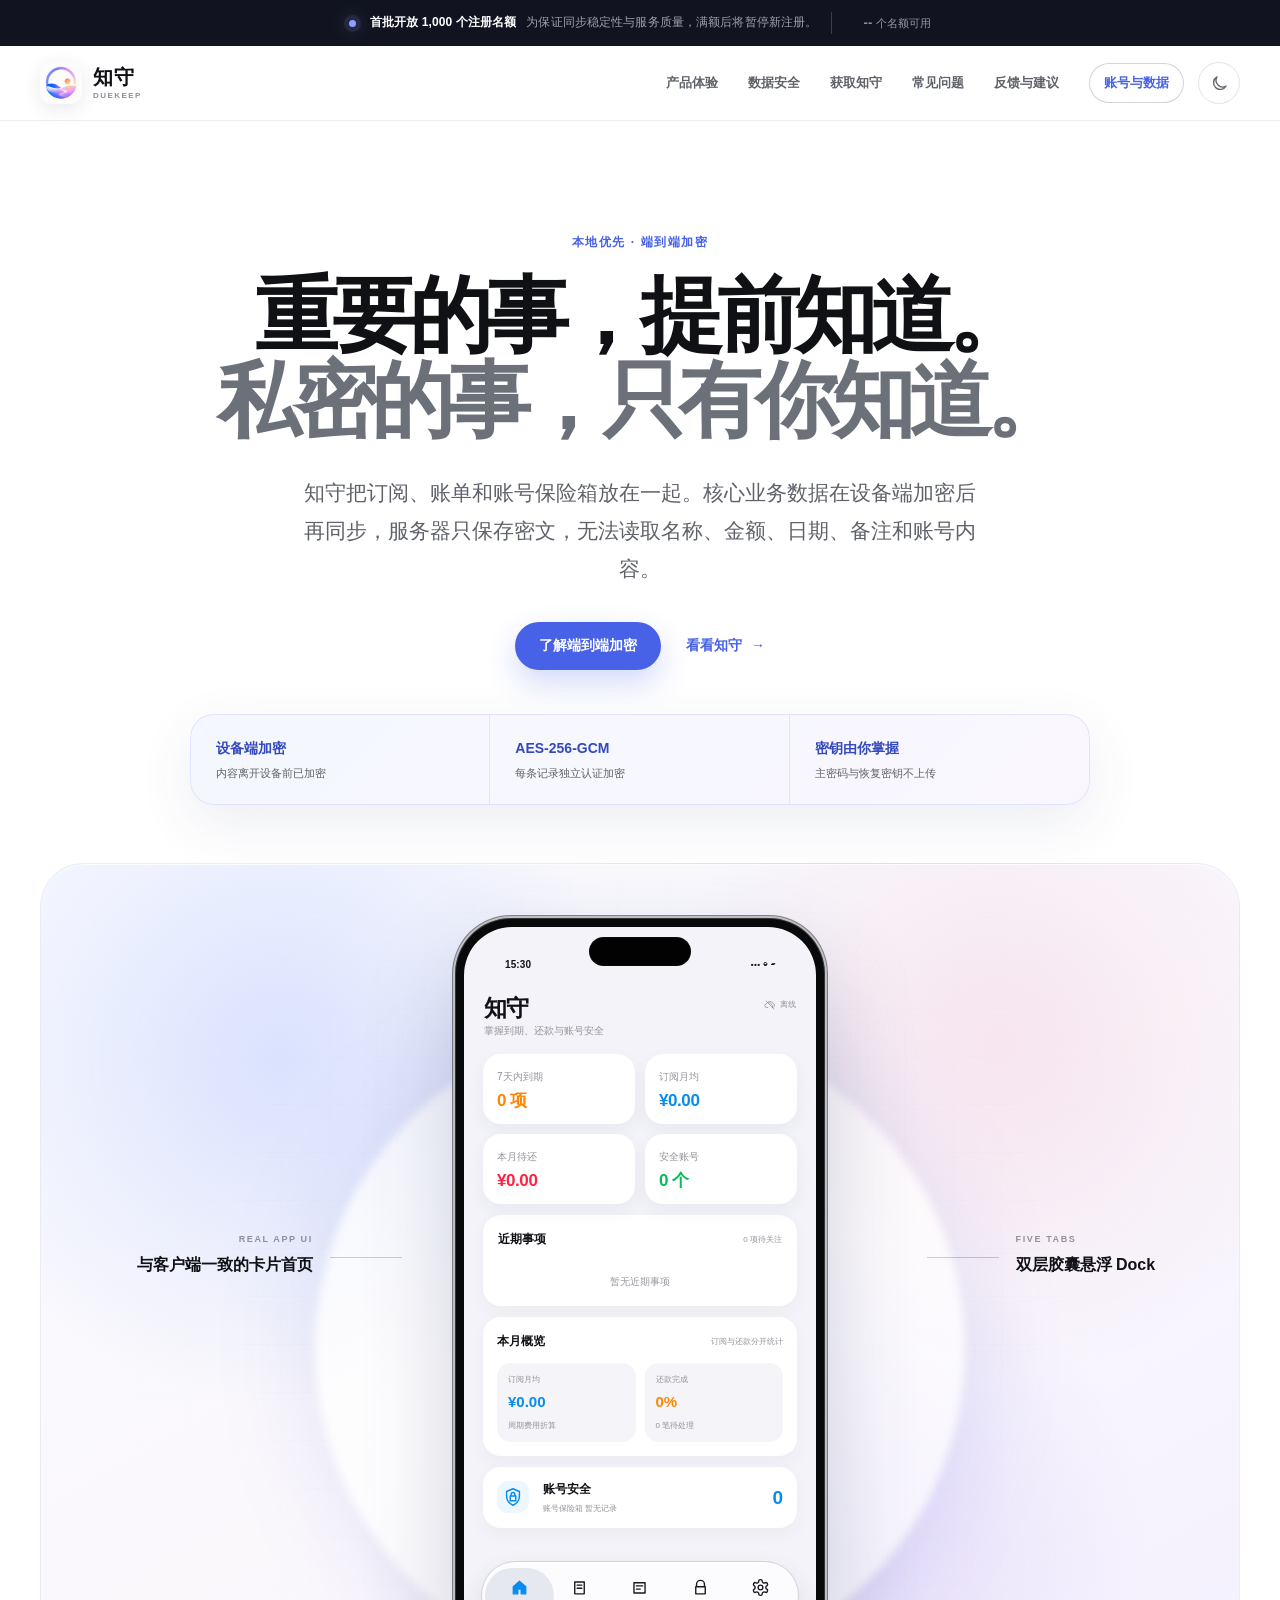
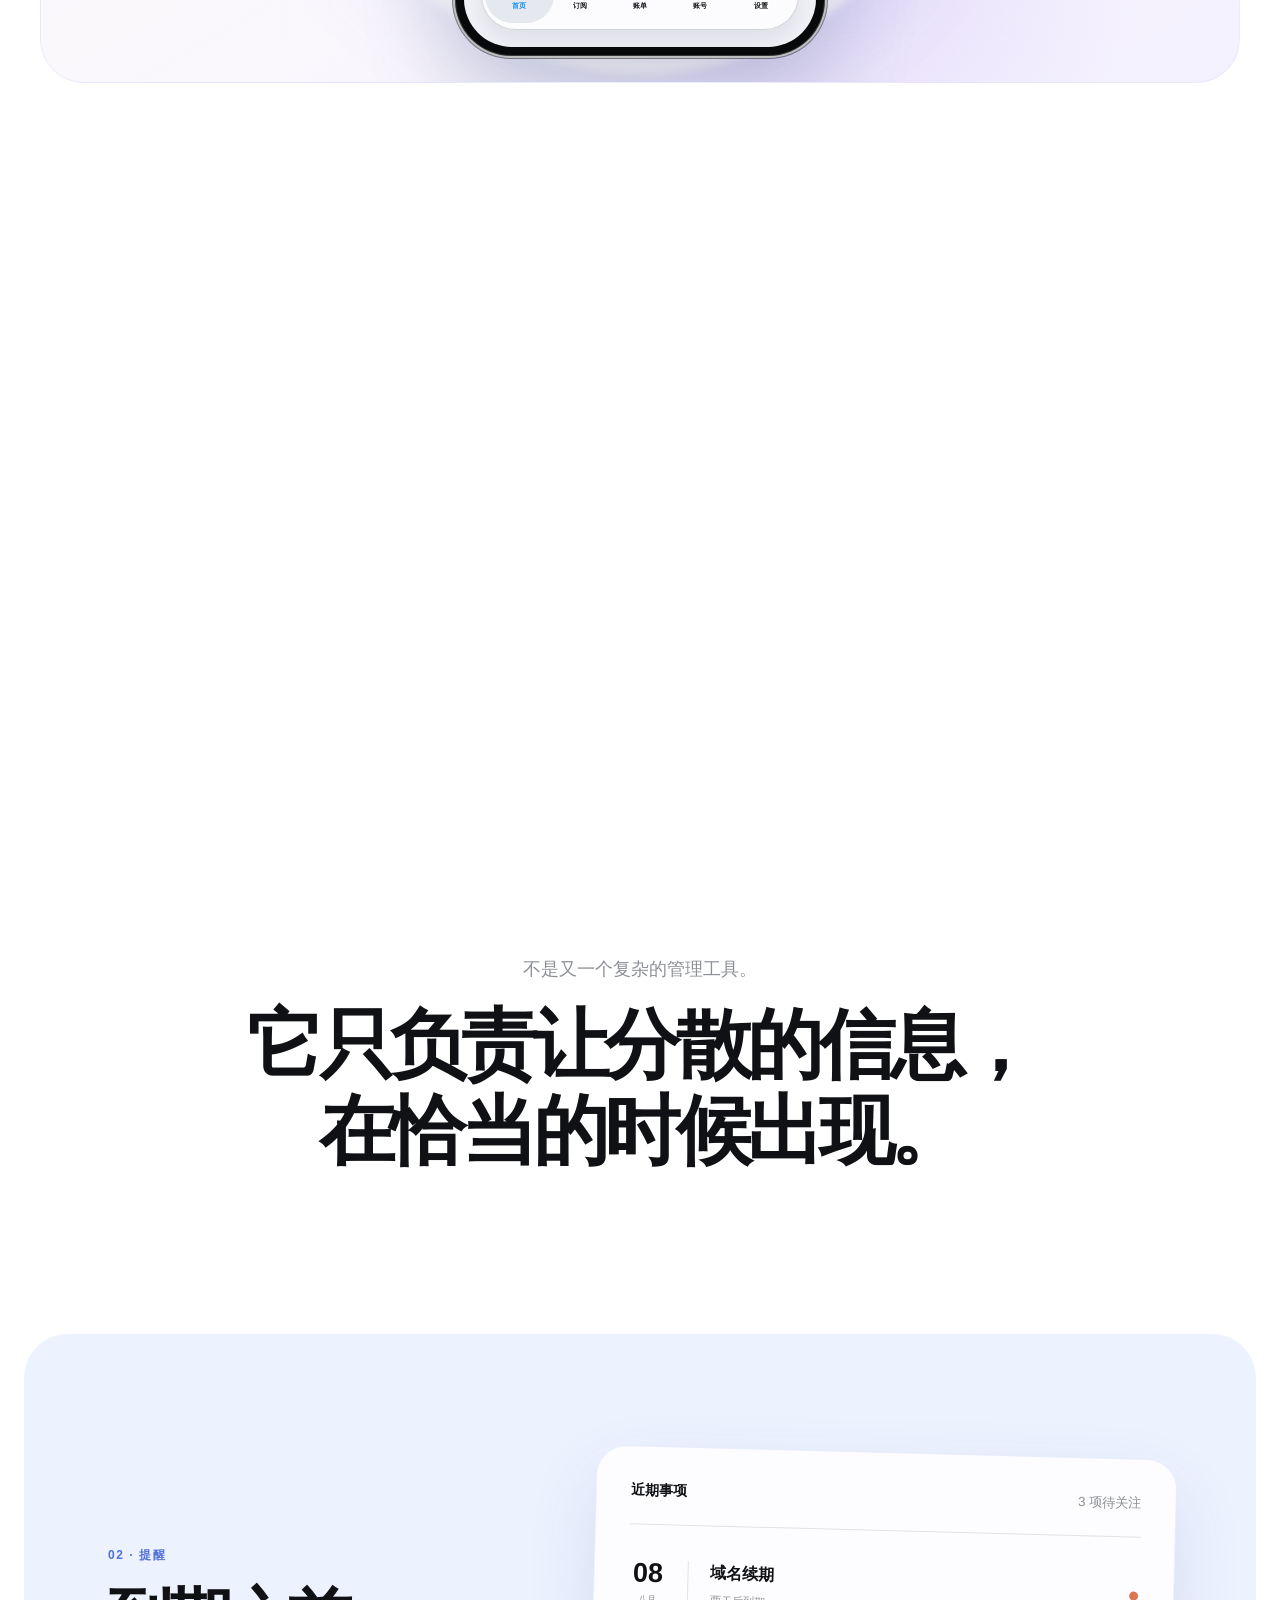
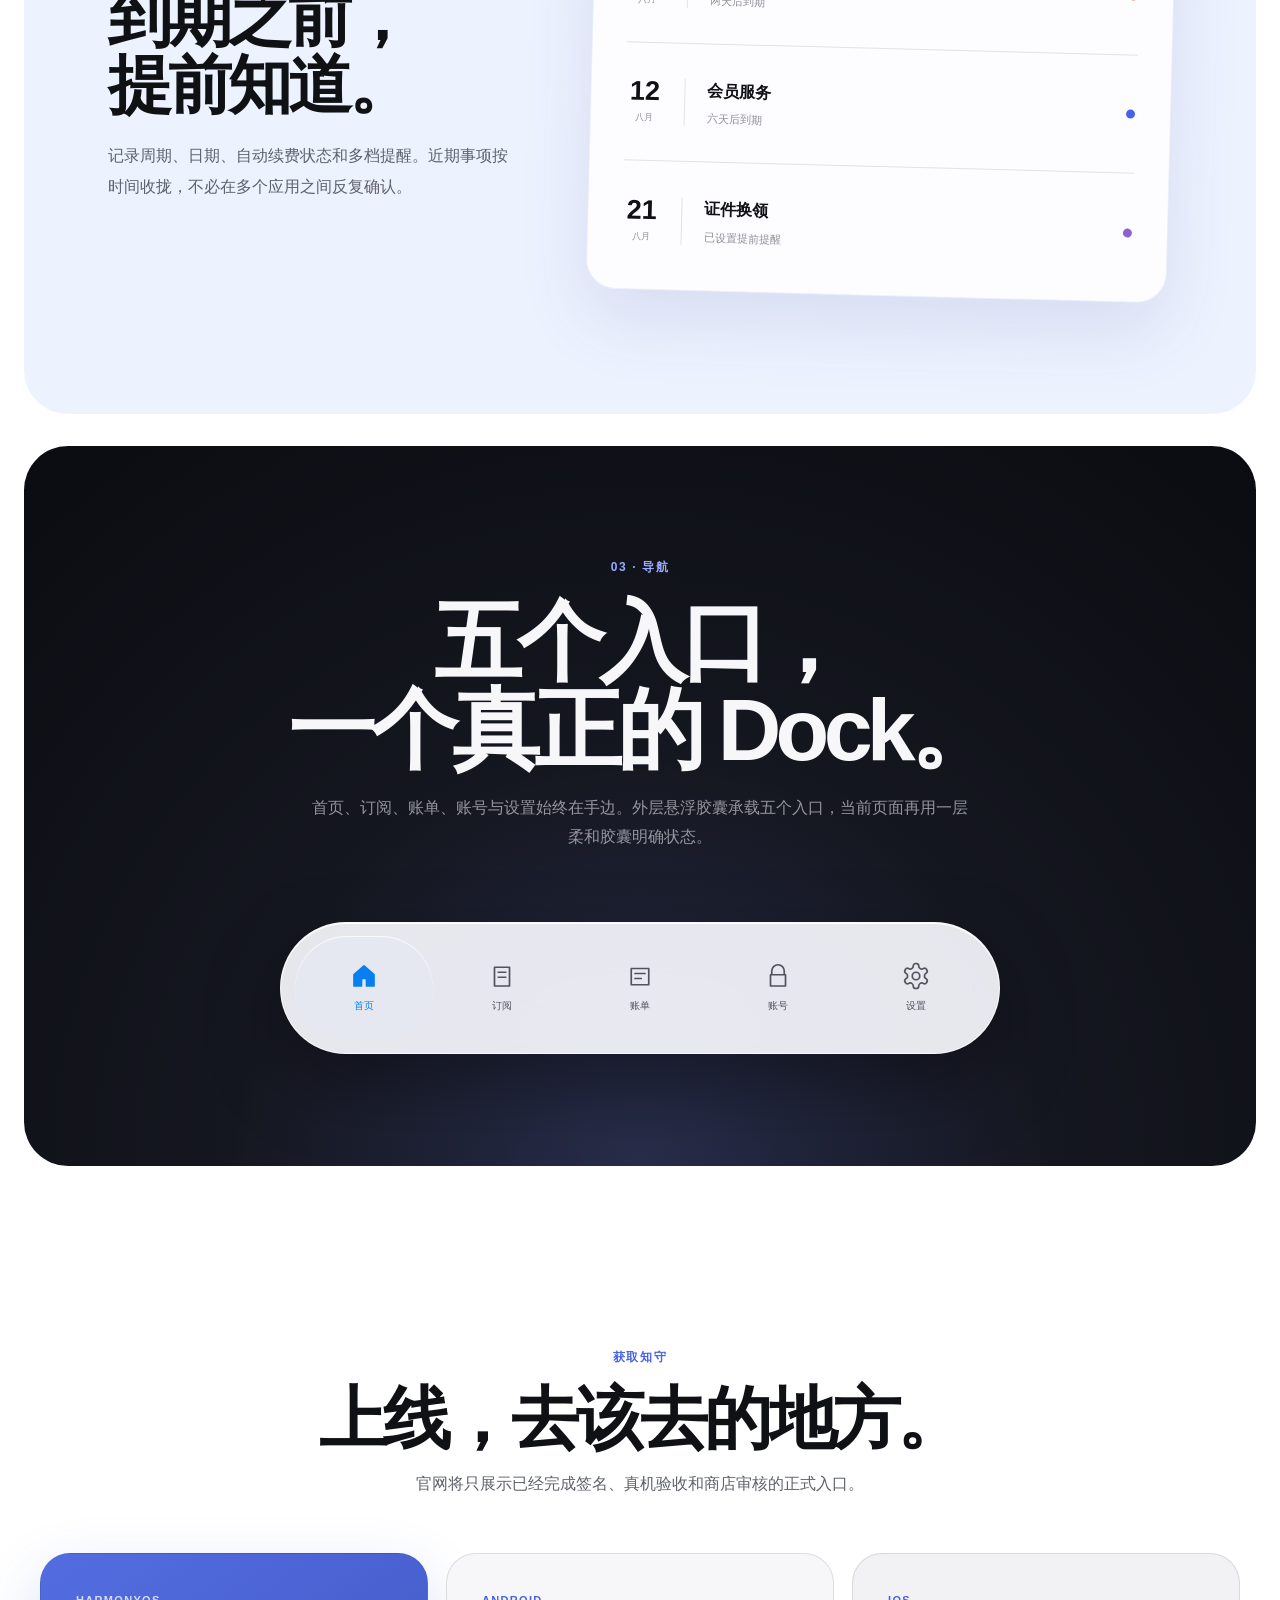
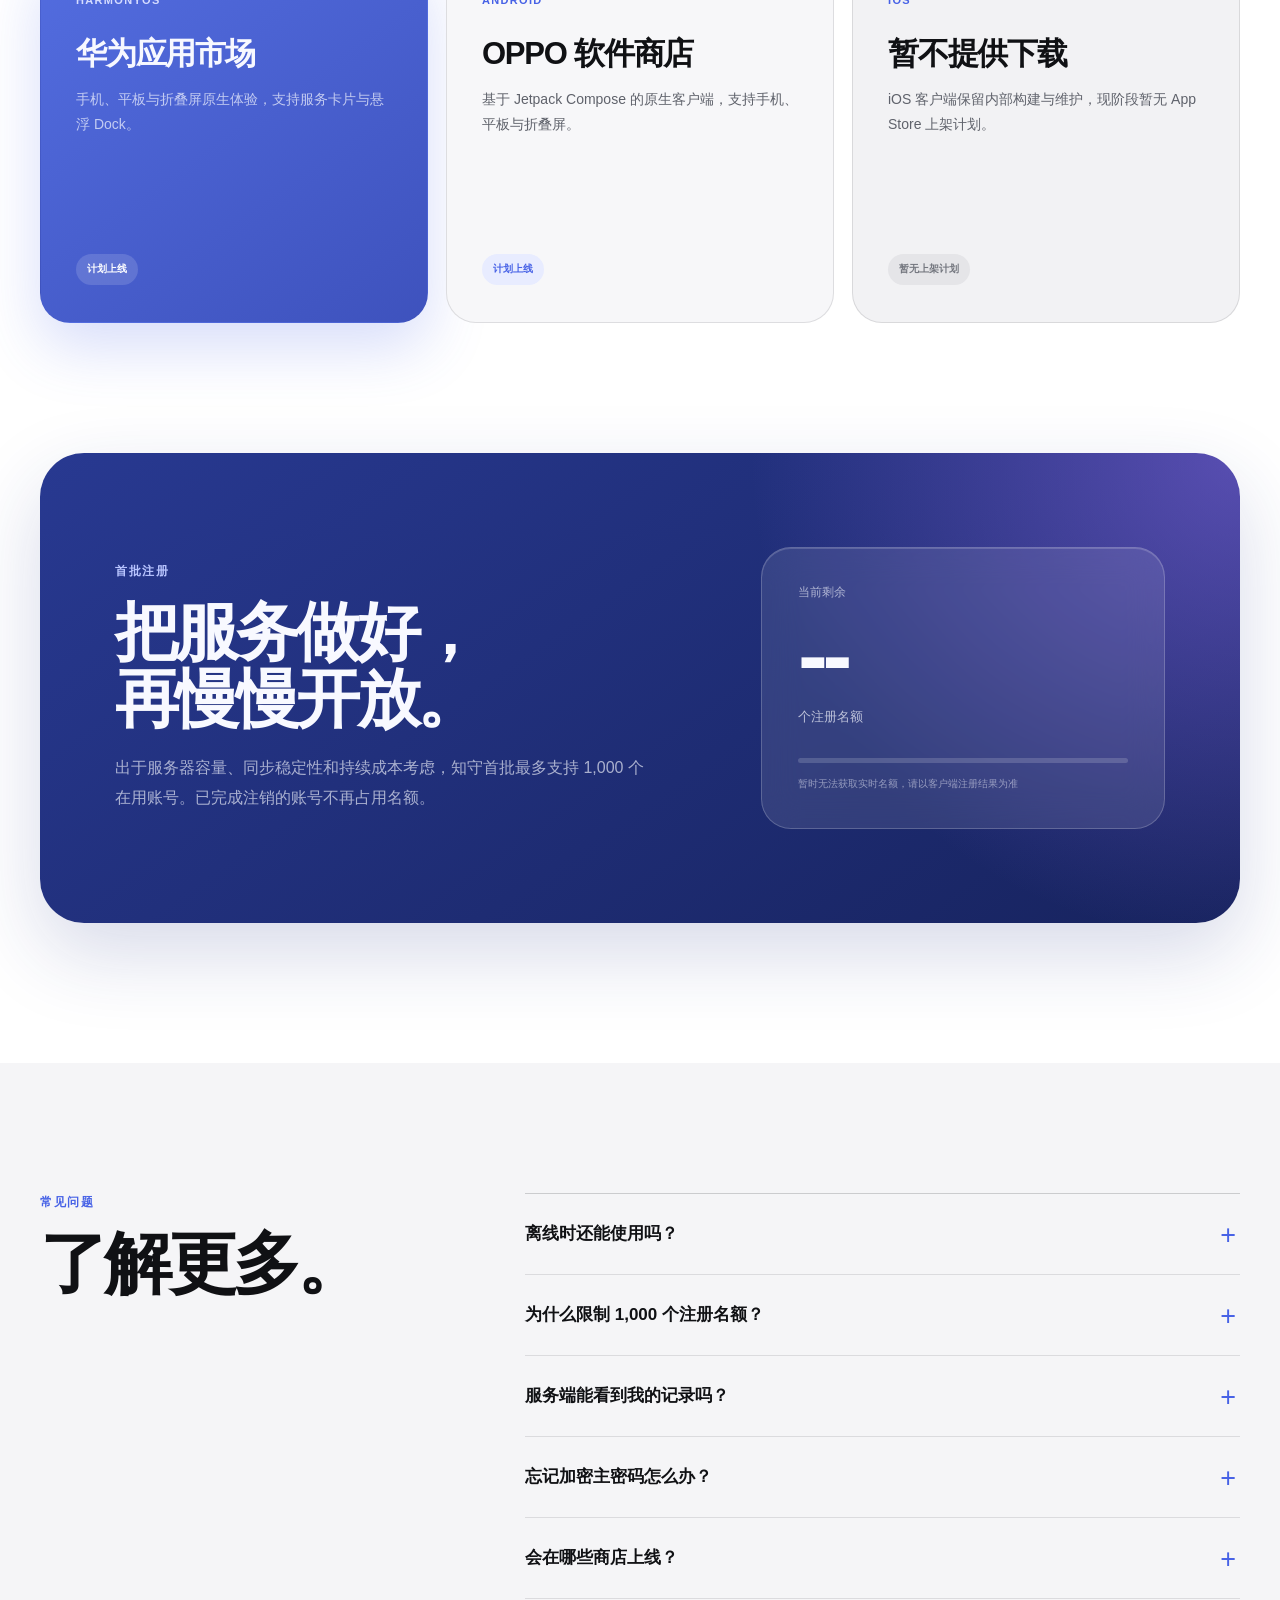
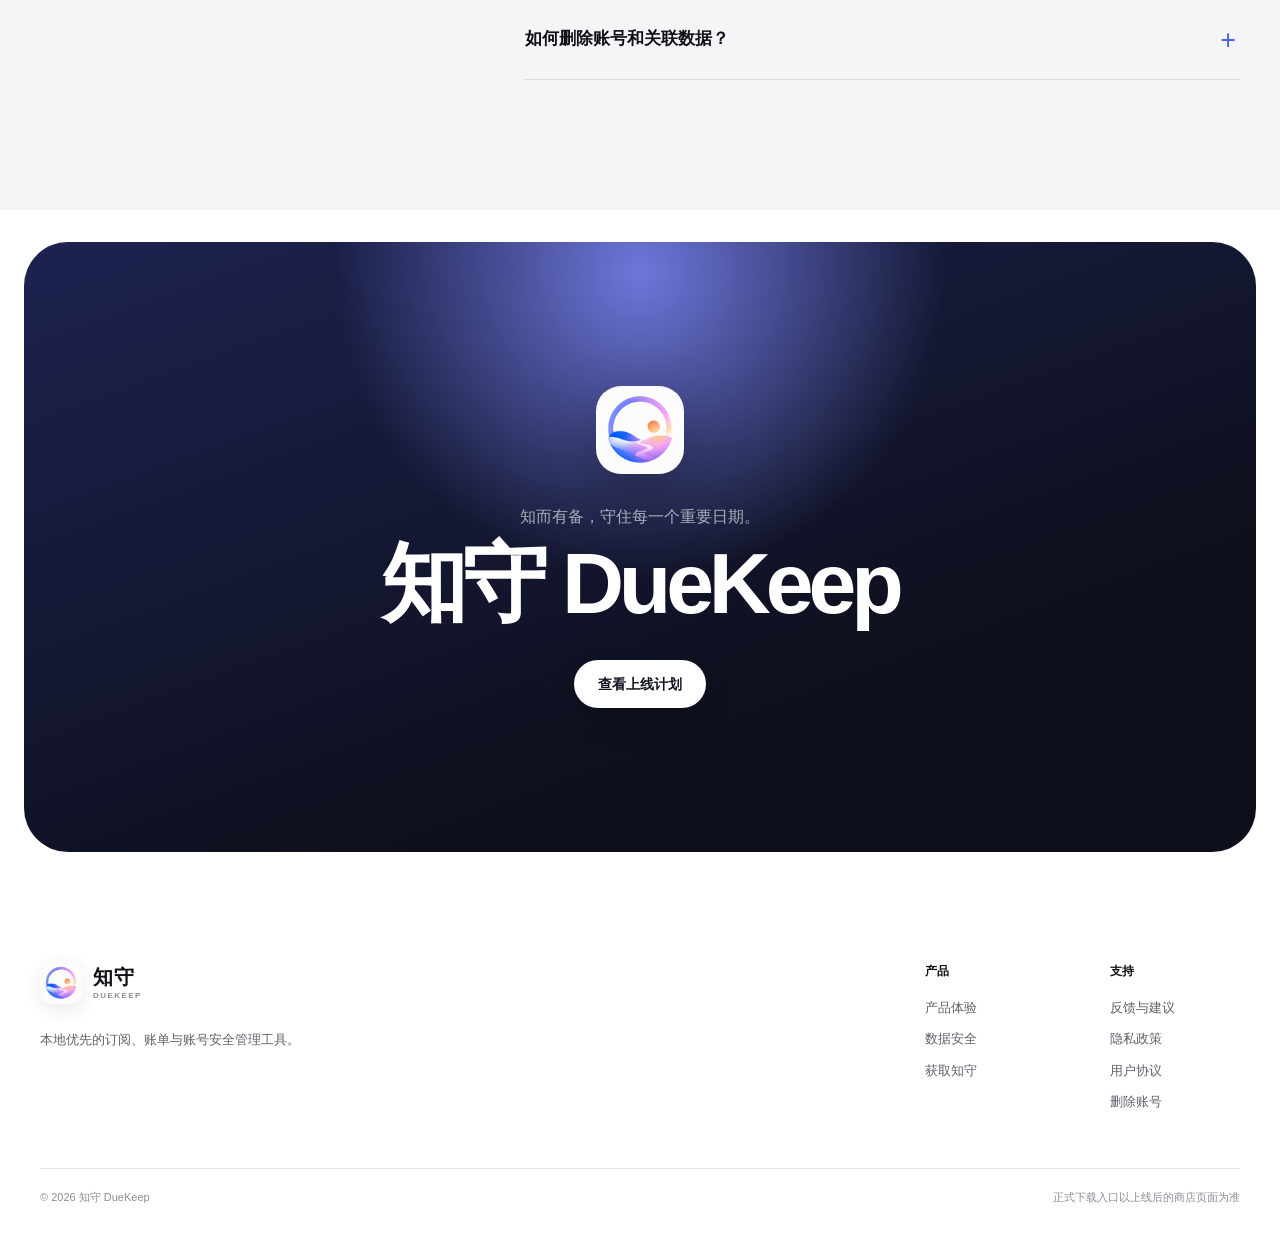
==== commit 9d6b1607: "feat: add website dark mode" ====
--- a/index.html
+++ b/index.html
@@ -5,6 +5,7 @@
   <meta name="viewport" content="width=device-width, initial-scale=1.0" />
   <meta name="description" content="知守 DueKeep 是一款本地优先、端到端加密的订阅、账单与账号安全管理工具；核心业务数据在设备端加密，服务器只保存密文。" />
   <meta name="theme-color" content="#ffffff" />
+  <script src="js/theme-init.js"></script>
   <meta property="og:type" content="website" />
   <meta property="og:title" content="知守 DueKeep · 私密的事，只有你知道" />
   <meta property="og:description" content="订阅、账单和账号保险箱在设备端端到端加密后同步，服务器只保存密文。" />
@@ -12,8 +13,8 @@
   <link rel="icon" type="image/svg+xml" href="assets/favicon.svg?v=2" />
   <link rel="icon" type="image/png" href="assets/favicon.png?v=2" />
   <link rel="apple-touch-icon" href="assets/duekeep-brand.png" />
-  <script type="module" crossorigin src="./assets/main-s6JjTJmk.js"></script>
-  <link rel="stylesheet" crossorigin href="./assets/main-ChzkJKJk.css">
+  <script type="module" crossorigin src="./assets/main-sYoZJIvI.js"></script>
+  <link rel="stylesheet" crossorigin href="./assets/main-DncYn3vV.css">
 </head>
 <body>
   <div id="app"></div>
--- a/assets/main-DncYn3vV.css
+++ b/assets/main-DncYn3vV.css
@@ -0,0 +1 @@
+:root{--el-color-white:#fff;--el-color-black:#000;--el-color-primary-rgb:64, 158, 255;--el-color-success-rgb:103, 194, 58;--el-color-warning-rgb:230, 162, 60;--el-color-danger-rgb:245, 108, 108;--el-color-error-rgb:245, 108, 108;--el-color-info-rgb:144, 147, 153;--el-font-size-extra-large:20px;--el-font-size-large:18px;--el-font-size-medium:16px;--el-font-size-base:14px;--el-font-size-small:13px;--el-font-size-extra-small:12px;--el-font-family:"Helvetica Neue", Helvetica, "PingFang SC", "Hiragino Sans GB", "Microsoft YaHei", "微软雅黑", Arial, sans-serif;--el-font-weight-primary:500;--el-font-line-height-primary:24px;--el-index-normal:1;--el-index-top:1000;--el-index-popper:2000;--el-border-radius-base:4px;--el-border-radius-small:2px;--el-border-radius-round:20px;--el-border-radius-circle:100%;--el-transition-duration:.3s;--el-transition-duration-fast:.2s;--el-transition-function-ease-in-out-bezier:cubic-bezier(.645, .045, .355, 1);--el-transition-function-fast-bezier:cubic-bezier(.23, 1, .32, 1);--el-transition-all:all var(--el-transition-duration) var(--el-transition-function-ease-in-out-bezier);--el-transition-fade:opacity var(--el-transition-duration) var(--el-transition-function-fast-bezier);--el-transition-md-fade:transform var(--el-transition-duration) var(--el-transition-function-fast-bezier), opacity var(--el-transition-duration) var(--el-transition-function-fast-bezier);--el-transition-fade-linear:opacity var(--el-transition-duration-fast) linear;--el-transition-border:border-color var(--el-transition-duration-fast) var(--el-transition-function-ease-in-out-bezier);--el-transition-box-shadow:box-shadow var(--el-transition-duration-fast) var(--el-transition-function-ease-in-out-bezier);--el-transition-color:color var(--el-transition-duration-fast) var(--el-transition-function-ease-in-out-bezier);--el-component-size-large:40px;--el-component-size:32px;--el-component-size-small:24px;--lightningcss-light:initial;--lightningcss-dark: ;color-scheme:light;--el-color-primary:#409eff;--el-color-primary-light-3:#79bbff;--el-color-primary-light-5:#a0cfff;--el-color-primary-light-7:#c6e2ff;--el-color-primary-light-8:#d9ecff;--el-color-primary-light-9:#ecf5ff;--el-color-primary-dark-2:#337ecc;--el-color-success:#67c23a;--el-color-success-light-3:#95d475;--el-color-success-light-5:#b3e19d;--el-color-success-light-7:#d1edc4;--el-color-success-light-8:#e1f3d8;--el-color-success-light-9:#f0f9eb;--el-color-success-dark-2:#529b2e;--el-color-warning:#e6a23c;--el-color-warning-light-3:#eebe77;--el-color-warning-light-5:#f3d19e;--el-color-warning-light-7:#f8e3c5;--el-color-warning-light-8:#faecd8;--el-color-warning-light-9:#fdf6ec;--el-color-warning-dark-2:#b88230;--el-color-danger:#f56c6c;--el-color-danger-light-3:#f89898;--el-color-danger-light-5:#fab6b6;--el-color-danger-light-7:#fcd3d3;--el-color-danger-light-8:#fde2e2;--el-color-danger-light-9:#fef0f0;--el-color-danger-dark-2:#c45656;--el-color-error:#f56c6c;--el-color-error-light-3:#f89898;--el-color-error-light-5:#fab6b6;--el-color-error-light-7:#fcd3d3;--el-color-error-light-8:#fde2e2;--el-color-error-light-9:#fef0f0;--el-color-error-dark-2:#c45656;--el-color-info:#909399;--el-color-info-light-3:#b1b3b8;--el-color-info-light-5:#c8c9cc;--el-color-info-light-7:#dedfe0;--el-color-info-light-8:#e9e9eb;--el-color-info-light-9:#f4f4f5;--el-color-info-dark-2:#73767a;--el-bg-color:#fff;--el-bg-color-page:#f2f3f5;--el-bg-color-overlay:#fff;--el-text-color-primary:#303133;--el-text-color-regular:#606266;--el-text-color-secondary:#909399;--el-text-color-placeholder:#a8abb2;--el-text-color-disabled:#c0c4cc;--el-border-color:#dcdfe6;--el-border-color-light:#e4e7ed;--el-border-color-lighter:#ebeef5;--el-border-color-extra-light:#f2f6fc;--el-border-color-dark:#d4d7de;--el-border-color-darker:#cdd0d6;--el-fill-color:#f0f2f5;--el-fill-color-light:#f5f7fa;--el-fill-color-lighter:#fafafa;--el-fill-color-extra-light:#fafcff;--el-fill-color-dark:#ebedf0;--el-fill-color-darker:#e6e8eb;--el-fill-color-blank:#fff;--el-box-shadow:0px 12px 32px 4px #0000000a, 0px 8px 20px #00000014;--el-box-shadow-light:0px 0px 12px #0000001f;--el-box-shadow-lighter:0px 0px 6px #0000001f;--el-box-shadow-dark:0px 16px 48px 16px #00000014, 0px 12px 32px #0000001f, 0px 8px 16px -8px #00000029;--el-disabled-bg-color:var(--el-fill-color-light);--el-disabled-text-color:var(--el-text-color-placeholder);--el-disabled-border-color:var(--el-border-color-light);--el-overlay-color:#000c;--el-overlay-color-light:#000000b3;--el-overlay-color-lighter:#00000080;--el-mask-color:#ffffffe6;--el-mask-color-extra-light:#ffffff4d;--el-border-width:1px;--el-border-style:solid;--el-border-color-hover:var(--el-text-color-disabled);--el-border:var(--el-border-width) var(--el-border-style) var(--el-border-color);--el-svg-monochrome-grey:var(--el-border-color)}.fade-in-linear-enter-active,.fade-in-linear-leave-active{transition:var(--el-transition-fade-linear)}.fade-in-linear-enter-from,.fade-in-linear-leave-to{opacity:0}.el-fade-in-linear-enter-active,.el-fade-in-linear-leave-active{transition:var(--el-transition-fade-linear)}.el-fade-in-linear-enter-from,.el-fade-in-linear-leave-to{opacity:0}.el-fade-in-enter-active,.el-fade-in-leave-active{transition:all var(--el-transition-duration) cubic-bezier(.55,0,.1,1)}.el-fade-in-enter-from,.el-fade-in-leave-active{opacity:0}.el-zoom-in-center-enter-active,.el-zoom-in-center-leave-active{transition:all var(--el-transition-duration) cubic-bezier(.55,0,.1,1)}.el-zoom-in-center-enter-from,.el-zoom-in-center-leave-active{opacity:0;transform:scaleX(0)}.el-zoom-in-top-enter-active,.el-zoom-in-top-leave-active{opacity:1;transition:var(--el-transition-md-fade);transform-origin:top;transform:scaleY(1)}.el-zoom-in-top-enter-active[data-popper-placement^=top],.el-zoom-in-top-leave-active[data-popper-placement^=top]{transform-origin:bottom}.el-zoom-in-top-enter-from,.el-zoom-in-top-leave-active{opacity:0;transform:scaleY(0)}.el-zoom-in-bottom-enter-active,.el-zoom-in-bottom-leave-active{opacity:1;transition:var(--el-transition-md-fade);transform-origin:bottom;transform:scaleY(1)}.el-zoom-in-bottom-enter-from,.el-zoom-in-bottom-leave-active{opacity:0;transform:scaleY(0)}.el-zoom-in-left-enter-active,.el-zoom-in-left-leave-active{opacity:1;transition:var(--el-transition-md-fade);transform-origin:0 0;transform:scale(1)}.el-zoom-in-left-enter-from,.el-zoom-in-left-leave-active{opacity:0;transform:scale(.45)}.collapse-transition{transition:var(--el-transition-duration) height ease-in-out,var(--el-transition-duration) padding-top ease-in-out,var(--el-transition-duration) padding-bottom ease-in-out}.el-collapse-transition-leave-active,.el-collapse-transition-enter-active{transition:var(--el-transition-duration) max-height ease-in-out,var(--el-transition-duration) padding-top ease-in-out,var(--el-transition-duration) padding-bottom ease-in-out}.horizontal-collapse-transition{transition:var(--el-transition-duration) width ease-in-out,var(--el-transition-duration) padding-left ease-in-out,var(--el-transition-duration) padding-right ease-in-out}.el-list-enter-active,.el-list-leave-active{transition:all 1s}.el-list-enter-from,.el-list-leave-to{opacity:0;transform:translateY(-30px)}.el-list-leave-active{position:absolute!important}.el-opacity-transition{transition:opacity var(--el-transition-duration) cubic-bezier(.55,0,.1,1)}.el-icon--right{margin-left:5px}.el-icon--left{margin-right:5px}@keyframes rotating{0%{transform:rotate(0)}to{transform:rotate(360deg)}}.el-icon{--color:inherit;fill:currentColor;width:1em;height:1em;color:var(--color);line-height:1em;font-size:inherit;justify-content:center;align-items:center;display:inline-flex;position:relative}.el-icon.is-loading{animation:2s linear infinite rotating}.el-icon svg{width:1em;height:1em}.el-button{--el-button-font-weight:var(--el-font-weight-primary);--el-button-border-color:var(--el-border-color);--el-button-bg-color:var(--el-fill-color-blank);--el-button-text-color:var(--el-text-color-regular);--el-button-disabled-text-color:var(--el-disabled-text-color);--el-button-disabled-bg-color:var(--el-fill-color-blank);--el-button-disabled-border-color:var(--el-border-color-light);--el-button-divide-border-color:#ffffff80;--el-button-hover-text-color:var(--el-color-primary);--el-button-hover-bg-color:var(--el-color-primary-light-9);--el-button-hover-border-color:var(--el-color-primary-light-7);--el-button-active-text-color:var(--el-button-hover-text-color);--el-button-active-border-color:var(--el-color-primary);--el-button-active-bg-color:var(--el-button-hover-bg-color);--el-button-outline-color:var(--el-color-primary-light-5);--el-button-hover-link-text-color:var(--el-text-color-secondary);--el-button-active-color:var(--el-text-color-primary);white-space:nowrap;cursor:pointer;height:32px;color:var(--el-button-text-color);text-align:center;box-sizing:border-box;line-height:1;font-weight:var(--el-button-font-weight);-webkit-user-select:none;user-select:none;vertical-align:middle;-webkit-appearance:none;background-color:var(--el-button-bg-color);border:var(--el-border);border-color:var(--el-button-border-color);outline:none;justify-content:center;align-items:center;transition:all .1s;display:inline-flex}.el-button:hover{color:var(--el-button-hover-text-color);border-color:var(--el-button-hover-border-color);background-color:var(--el-button-hover-bg-color);outline:none}.el-button:active{color:var(--el-button-active-text-color);border-color:var(--el-button-active-border-color);background-color:var(--el-button-active-bg-color);outline:none}.el-button:focus-visible{outline:2px solid var(--el-button-outline-color);outline-offset:1px;transition:outline-offset,outline}.el-button>span{align-items:center;display:inline-flex}.el-button+.el-button{margin-left:12px}.el-button{font-size:var(--el-font-size-base);border-radius:var(--el-border-radius-base);padding:8px 15px}.el-button.is-round{padding:8px 15px}.el-button::-moz-focus-inner{border:0}.el-button [class*=el-icon]+span{margin-left:6px}.el-button [class*=el-icon] svg{vertical-align:bottom}.el-button.is-plain{--el-button-hover-text-color:var(--el-color-primary);--el-button-hover-bg-color:var(--el-fill-color-blank);--el-button-hover-border-color:var(--el-color-primary)}.el-button.is-active{color:var(--el-button-active-text-color);border-color:var(--el-button-active-border-color);background-color:var(--el-button-active-bg-color);outline:none}.el-button.is-disabled,.el-button.is-disabled:hover{color:var(--el-button-disabled-text-color);cursor:not-allowed;background-image:none;background-color:var(--el-button-disabled-bg-color);border-color:var(--el-button-disabled-border-color)}.el-button.is-loading{pointer-events:none;position:relative}.el-button.is-loading:before{z-index:1;pointer-events:none;content:"";border-radius:inherit;background-color:var(--el-mask-color-extra-light);position:absolute;inset:-1px}.el-button.is-round{border-radius:var(--el-border-radius-round)}.el-button.is-dashed{--el-button-hover-text-color:var(--el-color-primary);--el-button-hover-bg-color:var(--el-fill-color-blank);--el-button-hover-border-color:var(--el-color-primary);border-style:dashed}.el-button.is-circle{border-radius:50%;width:32px;padding:8px}.el-button.is-text{color:var(--el-button-text-color);background-color:#0000;border:0 solid #0000}.el-button.is-text.is-disabled{color:var(--el-button-disabled-text-color);background-color:#0000!important}.el-button.is-text:not(.is-disabled):hover{background-color:var(--el-fill-color-light)}.el-button.is-text:not(.is-disabled):focus-visible{outline:2px solid var(--el-button-outline-color);outline-offset:1px;transition:outline-offset,outline}.el-button.is-text:not(.is-disabled):active{background-color:var(--el-fill-color)}.el-button.is-text:not(.is-disabled).is-has-bg{background-color:var(--el-fill-color-light)}.el-button.is-text:not(.is-disabled).is-has-bg:hover{background-color:var(--el-fill-color)}.el-button.is-text:not(.is-disabled).is-has-bg:active{background-color:var(--el-fill-color-dark)}.el-button__text--expand{letter-spacing:.3em;margin-right:-.3em}.el-button.is-link{color:var(--el-button-text-color);background:0 0;border-color:#0000;height:auto;padding:2px}.el-button.is-link:hover{color:var(--el-button-hover-link-text-color)}.el-button.is-link.is-disabled{color:var(--el-button-disabled-text-color);background-color:#0000!important;border-color:#0000!important}.el-button.is-link:not(.is-disabled):hover{background-color:#0000;border-color:#0000}.el-button.is-link:not(.is-disabled):active{color:var(--el-button-active-color);background-color:#0000;border-color:#0000}.el-button--text{color:var(--el-color-primary);background:0 0;border-color:#0000;padding-left:0;padding-right:0}.el-button--text.is-disabled{color:var(--el-button-disabled-text-color);background-color:#0000!important;border-color:#0000!important}.el-button--text:not(.is-disabled):hover{color:var(--el-color-primary-light-3);background-color:#0000;border-color:#0000}.el-button--text:not(.is-disabled):active{color:var(--el-color-primary-dark-2);background-color:#0000;border-color:#0000}.el-button__link--expand{letter-spacing:.3em;margin-right:-.3em}.el-button--primary{--el-button-text-color:var(--el-color-white);--el-button-bg-color:var(--el-color-primary);--el-button-border-color:var(--el-color-primary);--el-button-outline-color:var(--el-color-primary-light-5);--el-button-active-color:var(--el-color-primary-dark-2);--el-button-hover-text-color:var(--el-color-white);--el-button-hover-link-text-color:var(--el-color-primary-light-5);--el-button-hover-bg-color:var(--el-color-primary-light-3);--el-button-hover-border-color:var(--el-color-primary-light-3);--el-button-active-bg-color:var(--el-color-primary-dark-2);--el-button-active-border-color:var(--el-color-primary-dark-2);--el-button-disabled-text-color:var(--el-color-white);--el-button-disabled-bg-color:var(--el-color-primary-light-5);--el-button-disabled-border-color:var(--el-color-primary-light-5)}.el-button--primary.is-plain,.el-button--primary.is-text,.el-button--primary.is-link{--el-button-text-color:var(--el-color-primary);--el-button-bg-color:var(--el-color-primary-light-9);--el-button-border-color:var(--el-color-primary-light-5);--el-button-hover-text-color:var(--el-color-white);--el-button-hover-bg-color:var(--el-color-primary);--el-button-hover-border-color:var(--el-color-primary);--el-button-active-text-color:var(--el-color-white)}.el-button--primary.is-plain.is-disabled,.el-button--primary.is-plain.is-disabled:hover,.el-button--primary.is-plain.is-disabled:focus,.el-button--primary.is-plain.is-disabled:active,.el-button--primary.is-text.is-disabled,.el-button--primary.is-text.is-disabled:hover,.el-button--primary.is-text.is-disabled:focus,.el-button--primary.is-text.is-disabled:active,.el-button--primary.is-link.is-disabled,.el-button--primary.is-link.is-disabled:hover,.el-button--primary.is-link.is-disabled:focus,.el-button--primary.is-link.is-disabled:active{color:var(--el-color-primary-light-5);background-color:var(--el-color-primary-light-9);border-color:var(--el-color-primary-light-8)}.el-button--primary.is-dashed{--el-button-text-color:var(--el-color-primary);--el-button-bg-color:var(--el-color-primary-light-9);--el-button-border-color:var(--el-color-primary-light-5);--el-button-hover-text-color:var(--el-color-primary);--el-button-hover-bg-color:var(--el-color-primary-light-9);--el-button-hover-border-color:var(--el-color-primary-light-3);--el-button-active-text-color:var(--el-color-primary-dark-2);--el-button-active-bg-color:var(--el-color-primary-light-9);--el-button-active-border-color:var(--el-color-primary-dark-2)}.el-button--primary.is-dashed.is-disabled,.el-button--primary.is-dashed.is-disabled:hover,.el-button--primary.is-dashed.is-disabled:focus,.el-button--primary.is-dashed.is-disabled:active{color:var(--el-color-primary-light-5);background-color:var(--el-color-primary-light-9);border-color:var(--el-color-primary-light-8)}.el-button--success{--el-button-text-color:var(--el-color-white);--el-button-bg-color:var(--el-color-success);--el-button-border-color:var(--el-color-success);--el-button-outline-color:var(--el-color-success-light-5);--el-button-active-color:var(--el-color-success-dark-2);--el-button-hover-text-color:var(--el-color-white);--el-button-hover-link-text-color:var(--el-color-success-light-5);--el-button-hover-bg-color:var(--el-color-success-light-3);--el-button-hover-border-color:var(--el-color-success-light-3);--el-button-active-bg-color:var(--el-color-success-dark-2);--el-button-active-border-color:var(--el-color-success-dark-2);--el-button-disabled-text-color:var(--el-color-white);--el-button-disabled-bg-color:var(--el-color-success-light-5);--el-button-disabled-border-color:var(--el-color-success-light-5)}.el-button--success.is-plain,.el-button--success.is-text,.el-button--success.is-link{--el-button-text-color:var(--el-color-success);--el-button-bg-color:var(--el-color-success-light-9);--el-button-border-color:var(--el-color-success-light-5);--el-button-hover-text-color:var(--el-color-white);--el-button-hover-bg-color:var(--el-color-success);--el-button-hover-border-color:var(--el-color-success);--el-button-active-text-color:var(--el-color-white)}.el-button--success.is-plain.is-disabled,.el-button--success.is-plain.is-disabled:hover,.el-button--success.is-plain.is-disabled:focus,.el-button--success.is-plain.is-disabled:active,.el-button--success.is-text.is-disabled,.el-button--success.is-text.is-disabled:hover,.el-button--success.is-text.is-disabled:focus,.el-button--success.is-text.is-disabled:active,.el-button--success.is-link.is-disabled,.el-button--success.is-link.is-disabled:hover,.el-button--success.is-link.is-disabled:focus,.el-button--success.is-link.is-disabled:active{color:var(--el-color-success-light-5);background-color:var(--el-color-success-light-9);border-color:var(--el-color-success-light-8)}.el-button--success.is-dashed{--el-button-text-color:var(--el-color-success);--el-button-bg-color:var(--el-color-success-light-9);--el-button-border-color:var(--el-color-success-light-5);--el-button-hover-text-color:var(--el-color-success);--el-button-hover-bg-color:var(--el-color-success-light-9);--el-button-hover-border-color:var(--el-color-success-light-3);--el-button-active-text-color:var(--el-color-success-dark-2);--el-button-active-bg-color:var(--el-color-success-light-9);--el-button-active-border-color:var(--el-color-success-dark-2)}.el-button--success.is-dashed.is-disabled,.el-button--success.is-dashed.is-disabled:hover,.el-button--success.is-dashed.is-disabled:focus,.el-button--success.is-dashed.is-disabled:active{color:var(--el-color-success-light-5);background-color:var(--el-color-success-light-9);border-color:var(--el-color-success-light-8)}.el-button--warning{--el-button-text-color:var(--el-color-white);--el-button-bg-color:var(--el-color-warning);--el-button-border-color:var(--el-color-warning);--el-button-outline-color:var(--el-color-warning-light-5);--el-button-active-color:var(--el-color-warning-dark-2);--el-button-hover-text-color:var(--el-color-white);--el-button-hover-link-text-color:var(--el-color-warning-light-5);--el-button-hover-bg-color:var(--el-color-warning-light-3);--el-button-hover-border-color:var(--el-color-warning-light-3);--el-button-active-bg-color:var(--el-color-warning-dark-2);--el-button-active-border-color:var(--el-color-warning-dark-2);--el-button-disabled-text-color:var(--el-color-white);--el-button-disabled-bg-color:var(--el-color-warning-light-5);--el-button-disabled-border-color:var(--el-color-warning-light-5)}.el-button--warning.is-plain,.el-button--warning.is-text,.el-button--warning.is-link{--el-button-text-color:var(--el-color-warning);--el-button-bg-color:var(--el-color-warning-light-9);--el-button-border-color:var(--el-color-warning-light-5);--el-button-hover-text-color:var(--el-color-white);--el-button-hover-bg-color:var(--el-color-warning);--el-button-hover-border-color:var(--el-color-warning);--el-button-active-text-color:var(--el-color-white)}.el-button--warning.is-plain.is-disabled,.el-button--warning.is-plain.is-disabled:hover,.el-button--warning.is-plain.is-disabled:focus,.el-button--warning.is-plain.is-disabled:active,.el-button--warning.is-text.is-disabled,.el-button--warning.is-text.is-disabled:hover,.el-button--warning.is-text.is-disabled:focus,.el-button--warning.is-text.is-disabled:active,.el-button--warning.is-link.is-disabled,.el-button--warning.is-link.is-disabled:hover,.el-button--warning.is-link.is-disabled:focus,.el-button--warning.is-link.is-disabled:active{color:var(--el-color-warning-light-5);background-color:var(--el-color-warning-light-9);border-color:var(--el-color-warning-light-8)}.el-button--warning.is-dashed{--el-button-text-color:var(--el-color-warning);--el-button-bg-color:var(--el-color-warning-light-9);--el-button-border-color:var(--el-color-warning-light-5);--el-button-hover-text-color:var(--el-color-warning);--el-button-hover-bg-color:var(--el-color-warning-light-9);--el-button-hover-border-color:var(--el-color-warning-light-3);--el-button-active-text-color:var(--el-color-warning-dark-2);--el-button-active-bg-color:var(--el-color-warning-light-9);--el-button-active-border-color:var(--el-color-warning-dark-2)}.el-button--warning.is-dashed.is-disabled,.el-button--warning.is-dashed.is-disabled:hover,.el-button--warning.is-dashed.is-disabled:focus,.el-button--warning.is-dashed.is-disabled:active{color:var(--el-color-warning-light-5);background-color:var(--el-color-warning-light-9);border-color:var(--el-color-warning-light-8)}.el-button--danger{--el-button-text-color:var(--el-color-white);--el-button-bg-color:var(--el-color-danger);--el-button-border-color:var(--el-color-danger);--el-button-outline-color:var(--el-color-danger-light-5);--el-button-active-color:var(--el-color-danger-dark-2);--el-button-hover-text-color:var(--el-color-white);--el-button-hover-link-text-color:var(--el-color-danger-light-5);--el-button-hover-bg-color:var(--el-color-danger-light-3);--el-button-hover-border-color:var(--el-color-danger-light-3);--el-button-active-bg-color:var(--el-color-danger-dark-2);--el-button-active-border-color:var(--el-color-danger-dark-2);--el-button-disabled-text-color:var(--el-color-white);--el-button-disabled-bg-color:var(--el-color-danger-light-5);--el-button-disabled-border-color:var(--el-color-danger-light-5)}.el-button--danger.is-plain,.el-button--danger.is-text,.el-button--danger.is-link{--el-button-text-color:var(--el-color-danger);--el-button-bg-color:var(--el-color-danger-light-9);--el-button-border-color:var(--el-color-danger-light-5);--el-button-hover-text-color:var(--el-color-white);--el-button-hover-bg-color:var(--el-color-danger);--el-button-hover-border-color:var(--el-color-danger);--el-button-active-text-color:var(--el-color-white)}.el-button--danger.is-plain.is-disabled,.el-button--danger.is-plain.is-disabled:hover,.el-button--danger.is-plain.is-disabled:focus,.el-button--danger.is-plain.is-disabled:active,.el-button--danger.is-text.is-disabled,.el-button--danger.is-text.is-disabled:hover,.el-button--danger.is-text.is-disabled:focus,.el-button--danger.is-text.is-disabled:active,.el-button--danger.is-link.is-disabled,.el-button--danger.is-link.is-disabled:hover,.el-button--danger.is-link.is-disabled:focus,.el-button--danger.is-link.is-disabled:active{color:var(--el-color-danger-light-5);background-color:var(--el-color-danger-light-9);border-color:var(--el-color-danger-light-8)}.el-button--danger.is-dashed{--el-button-text-color:var(--el-color-danger);--el-button-bg-color:var(--el-color-danger-light-9);--el-button-border-color:var(--el-color-danger-light-5);--el-button-hover-text-color:var(--el-color-danger);--el-button-hover-bg-color:var(--el-color-danger-light-9);--el-button-hover-border-color:var(--el-color-danger-light-3);--el-button-active-text-color:var(--el-color-danger-dark-2);--el-button-active-bg-color:var(--el-color-danger-light-9);--el-button-active-border-color:var(--el-color-danger-dark-2)}.el-button--danger.is-dashed.is-disabled,.el-button--danger.is-dashed.is-disabled:hover,.el-button--danger.is-dashed.is-disabled:focus,.el-button--danger.is-dashed.is-disabled:active{color:var(--el-color-danger-light-5);background-color:var(--el-color-danger-light-9);border-color:var(--el-color-danger-light-8)}.el-button--info{--el-button-text-color:var(--el-color-white);--el-button-bg-color:var(--el-color-info);--el-button-border-color:var(--el-color-info);--el-button-outline-color:var(--el-color-info-light-5);--el-button-active-color:var(--el-color-info-dark-2);--el-button-hover-text-color:var(--el-color-white);--el-button-hover-link-text-color:var(--el-color-info-light-5);--el-button-hover-bg-color:var(--el-color-info-light-3);--el-button-hover-border-color:var(--el-color-info-light-3);--el-button-active-bg-color:var(--el-color-info-dark-2);--el-button-active-border-color:var(--el-color-info-dark-2);--el-button-disabled-text-color:var(--el-color-white);--el-button-disabled-bg-color:var(--el-color-info-light-5);--el-button-disabled-border-color:var(--el-color-info-light-5)}.el-button--info.is-plain,.el-button--info.is-text,.el-button--info.is-link{--el-button-text-color:var(--el-color-info);--el-button-bg-color:var(--el-color-info-light-9);--el-button-border-color:var(--el-color-info-light-5);--el-button-hover-text-color:var(--el-color-white);--el-button-hover-bg-color:var(--el-color-info);--el-button-hover-border-color:var(--el-color-info);--el-button-active-text-color:var(--el-color-white)}.el-button--info.is-plain.is-disabled,.el-button--info.is-plain.is-disabled:hover,.el-button--info.is-plain.is-disabled:focus,.el-button--info.is-plain.is-disabled:active,.el-button--info.is-text.is-disabled,.el-button--info.is-text.is-disabled:hover,.el-button--info.is-text.is-disabled:focus,.el-button--info.is-text.is-disabled:active,.el-button--info.is-link.is-disabled,.el-button--info.is-link.is-disabled:hover,.el-button--info.is-link.is-disabled:focus,.el-button--info.is-link.is-disabled:active{color:var(--el-color-info-light-5);background-color:var(--el-color-info-light-9);border-color:var(--el-color-info-light-8)}.el-button--info.is-dashed{--el-button-text-color:var(--el-color-info);--el-button-bg-color:var(--el-color-info-light-9);--el-button-border-color:var(--el-color-info-light-5);--el-button-hover-text-color:var(--el-color-info);--el-button-hover-bg-color:var(--el-color-info-light-9);--el-button-hover-border-color:var(--el-color-info-light-3);--el-button-active-text-color:var(--el-color-info-dark-2);--el-button-active-bg-color:var(--el-color-info-light-9);--el-button-active-border-color:var(--el-color-info-dark-2)}.el-button--info.is-dashed.is-disabled,.el-button--info.is-dashed.is-disabled:hover,.el-button--info.is-dashed.is-disabled:focus,.el-button--info.is-dashed.is-disabled:active{color:var(--el-color-info-light-5);background-color:var(--el-color-info-light-9);border-color:var(--el-color-info-light-8)}.el-button--large{--el-button-size:40px;height:var(--el-button-size)}.el-button--large [class*=el-icon]+span{margin-left:8px}.el-button--large{font-size:var(--el-font-size-base);border-radius:var(--el-border-radius-base);padding:12px 19px}.el-button--large.is-round{padding:12px 19px}.el-button--large.is-circle{width:var(--el-button-size);padding:12px}.el-button--small{--el-button-size:24px;height:var(--el-button-size)}.el-button--small [class*=el-icon]+span{margin-left:4px}.el-button--small{border-radius:calc(var(--el-border-radius-base) - 1px);padding:5px 11px;font-size:12px}.el-button--small.is-round{padding:5px 11px}.el-button--small.is-circle{width:var(--el-button-size);padding:5px}.el-checkbox{--el-checkbox-font-size:14px;--el-checkbox-font-weight:var(--el-font-weight-primary);--el-checkbox-text-color:var(--el-text-color-regular);--el-checkbox-input-height:14px;--el-checkbox-input-width:14px;--el-checkbox-border-radius:var(--el-border-radius-small);--el-checkbox-bg-color:var(--el-fill-color-blank);--el-checkbox-input-border:var(--el-border);--el-checkbox-disabled-border-color:var(--el-border-color);--el-checkbox-disabled-input-fill:var(--el-fill-color-light);--el-checkbox-disabled-icon-color:var(--el-text-color-placeholder);--el-checkbox-disabled-checked-input-fill:var(--el-border-color-extra-light);--el-checkbox-disabled-checked-input-border-color:var(--el-border-color);--el-checkbox-disabled-checked-icon-color:var(--el-text-color-placeholder);--el-checkbox-checked-text-color:var(--el-color-primary);--el-checkbox-checked-input-border-color:var(--el-color-primary);--el-checkbox-checked-bg-color:var(--el-color-primary);--el-checkbox-checked-icon-color:var(--el-color-white);--el-checkbox-input-border-color-hover:var(--el-color-primary);color:var(--el-checkbox-text-color);font-weight:var(--el-checkbox-font-weight);font-size:var(--el-font-size-base);cursor:pointer;white-space:nowrap;-webkit-user-select:none;user-select:none;height:var(--el-checkbox-height,32px);align-items:center;margin-right:30px;display:inline-flex;position:relative}.el-checkbox.is-disabled{cursor:not-allowed}.el-checkbox.is-bordered{border-radius:var(--el-border-radius-base);border:var(--el-border);box-sizing:border-box;padding:0 15px 0 9px}.el-checkbox.is-bordered.is-checked{border-color:var(--el-color-primary)}.el-checkbox.is-bordered.is-disabled{border-color:var(--el-border-color-lighter)}.el-checkbox.is-bordered.el-checkbox--large{border-radius:var(--el-border-radius-base);padding:0 19px 0 11px}.el-checkbox.is-bordered.el-checkbox--large .el-checkbox__label{font-size:var(--el-font-size-base)}.el-checkbox.is-bordered.el-checkbox--large .el-checkbox__inner{width:14px;height:14px}.el-checkbox.is-bordered.el-checkbox--small{border-radius:calc(var(--el-border-radius-base) - 1px);padding:0 11px 0 7px}.el-checkbox.is-bordered.el-checkbox--small .el-checkbox__label{font-size:12px}.el-checkbox.is-bordered.el-checkbox--small .el-checkbox__inner{width:12px;height:12px}.el-checkbox.is-bordered.el-checkbox--small .el-checkbox__inner:after{width:2px;height:6px}.el-checkbox input:focus-visible+.el-checkbox__inner{outline:2px solid var(--el-checkbox-input-border-color-hover);outline-offset:1px;border-radius:var(--el-checkbox-border-radius)}.el-checkbox__input{white-space:nowrap;cursor:pointer;outline:none;display:inline-flex;position:relative}.el-checkbox__input.is-disabled .el-checkbox__inner{background-color:var(--el-checkbox-disabled-input-fill);border-color:var(--el-checkbox-disabled-border-color);cursor:not-allowed}.el-checkbox__input.is-disabled .el-checkbox__inner:after{cursor:not-allowed;border-color:var(--el-checkbox-disabled-icon-color);will-change:transform}.el-checkbox__input.is-disabled.is-checked .el-checkbox__inner{background-color:var(--el-checkbox-disabled-checked-input-fill);border-color:var(--el-checkbox-disabled-checked-input-border-color)}.el-checkbox__input.is-disabled.is-checked .el-checkbox__inner:after{border-color:var(--el-checkbox-disabled-checked-icon-color)}.el-checkbox__input.is-disabled.is-indeterminate .el-checkbox__inner{background-color:var(--el-checkbox-disabled-checked-input-fill);border-color:var(--el-checkbox-disabled-checked-input-border-color)}.el-checkbox__input.is-disabled.is-indeterminate .el-checkbox__inner:before{background-color:var(--el-checkbox-disabled-checked-icon-color);border-color:var(--el-checkbox-disabled-checked-icon-color)}.el-checkbox__input.is-disabled+span.el-checkbox__label{color:var(--el-disabled-text-color);cursor:not-allowed}.el-checkbox__input.is-checked .el-checkbox__inner{background-color:var(--el-checkbox-checked-bg-color);border-color:var(--el-checkbox-checked-input-border-color)}.el-checkbox__input.is-checked .el-checkbox__inner:after{border-color:var(--el-checkbox-checked-icon-color);transform:translate(-45%,-60%)rotate(45deg)scaleY(1)}.el-checkbox__input.is-checked+.el-checkbox__label{color:var(--el-checkbox-checked-text-color)}.el-checkbox__input.is-focus:not(.is-checked) .el-checkbox__original:not(:focus-visible){border-color:var(--el-checkbox-input-border-color-hover)}.el-checkbox__input.is-indeterminate .el-checkbox__inner{background-color:var(--el-checkbox-checked-bg-color);border-color:var(--el-checkbox-checked-input-border-color)}.el-checkbox__input.is-indeterminate .el-checkbox__inner:before{content:"";background-color:var(--el-checkbox-checked-icon-color);height:2px;display:block;position:absolute;top:5px;left:0;right:0;transform:scale(.5)}.el-checkbox__input.is-indeterminate .el-checkbox__inner:after{display:none}.el-checkbox__inner{border:var(--el-checkbox-input-border);border-radius:var(--el-checkbox-border-radius);box-sizing:border-box;width:var(--el-checkbox-input-width);height:var(--el-checkbox-input-height);background-color:var(--el-checkbox-bg-color);z-index:var(--el-index-normal);transition:border-color .25s cubic-bezier(.71,-.46,.29,1.46),background-color .25s cubic-bezier(.71,-.46,.29,1.46),outline .25s cubic-bezier(.71,-.46,.29,1.46);display:inline-block;position:relative}.el-checkbox__inner:hover{border-color:var(--el-checkbox-input-border-color-hover)}.el-checkbox__inner:after{box-sizing:content-box;content:"";transform-origin:50%;border:1px solid #0000;border-top:0;border-left:0;width:3px;height:7px;transition:transform .15s ease-in 50ms;position:absolute;top:50%;left:50%;transform:translate(-45%,-60%)rotate(45deg)scaleY(0)}.el-checkbox__original{opacity:0;z-index:-1;outline:none;width:0;height:0;margin:0;position:absolute}.el-checkbox__label{line-height:1;font-size:var(--el-checkbox-font-size);padding-left:8px;display:inline-block}.el-checkbox.el-checkbox--large{height:40px}.el-checkbox.el-checkbox--large .el-checkbox__label{font-size:14px}.el-checkbox.el-checkbox--large .el-checkbox__inner{width:14px;height:14px}.el-checkbox.el-checkbox--small{height:24px}.el-checkbox.el-checkbox--small .el-checkbox__label{font-size:12px}.el-checkbox.el-checkbox--small .el-checkbox__inner{width:12px;height:12px}.el-checkbox.el-checkbox--small .el-checkbox__input.is-indeterminate .el-checkbox__inner:before{top:4px}.el-checkbox.el-checkbox--small .el-checkbox__inner:after{width:2px;height:6px}.el-checkbox:last-of-type{margin-right:0}.el-collapse{--el-collapse-border-color:var(--el-border-color-lighter);--el-collapse-header-height:48px;--el-collapse-header-bg-color:var(--el-fill-color-blank);--el-collapse-header-text-color:var(--el-text-color-primary);--el-collapse-header-font-size:13px;--el-collapse-content-bg-color:var(--el-fill-color-blank);--el-collapse-content-font-size:13px;--el-collapse-content-text-color:var(--el-text-color-primary);border-top:1px solid var(--el-collapse-border-color);border-bottom:1px solid var(--el-collapse-border-color)}.el-collapse-icon-position-left .el-collapse-item__header{gap:8px}.el-collapse-icon-position-left .el-collapse-item__title{order:1}.el-collapse-icon-position-right .el-collapse-item__header{padding-right:8px}.el-collapse-item.is-disabled .el-collapse-item__header{color:var(--el-text-color-disabled);cursor:not-allowed}.el-collapse-item__header{width:100%;min-height:var(--el-collapse-header-height);line-height:var(--el-collapse-header-height);background-color:var(--el-collapse-header-bg-color);color:var(--el-collapse-header-text-color);cursor:pointer;border:none;border-bottom:1px solid var(--el-collapse-border-color);font-size:var(--el-collapse-header-font-size);transition:border-bottom-color var(--el-transition-duration);box-sizing:border-box;outline:none;align-items:center;padding:0;font-weight:500;display:flex}.el-collapse-item__arrow{transition:transform var(--el-transition-duration);font-weight:300}.el-collapse-item__arrow.is-active{transform:rotate(90deg)}.el-collapse-item__title{text-align:left;flex:auto}.el-collapse-item__header.focusing:focus:not(:hover){color:var(--el-color-primary)}.el-collapse-item__header.is-active{border-bottom-color:#0000}.el-collapse-item__wrap{will-change:height;background-color:var(--el-collapse-content-bg-color);box-sizing:border-box;border-bottom:1px solid var(--el-collapse-border-color);overflow:hidden}.el-collapse-item__content{font-size:var(--el-collapse-content-font-size);color:var(--el-collapse-content-text-color);padding-bottom:25px;line-height:1.76923}.el-collapse-item:last-child{margin-bottom:-1px}.el-form{--el-form-label-font-size:var(--el-font-size-base);--el-form-inline-content-width:220px}.el-form--inline .el-form-item{vertical-align:middle;margin-right:32px;display:inline-flex}.el-form--inline .el-form-item:last-child{margin-right:0}.el-form--inline.el-form--label-top{flex-wrap:wrap;display:flex}.el-form--inline.el-form--label-top .el-form-item{display:block}.el-form-item{--font-size:14px;margin-bottom:18px;display:flex}.el-form-item .el-form-item{margin-bottom:0}.el-form-item .el-input__validateIcon{display:none}.el-form-item--large{--font-size:14px;--el-form-label-font-size:var(--font-size);margin-bottom:22px}.el-form-item--large .el-form-item__label{height:40px;line-height:40px}.el-form-item--large .el-form-item__content{line-height:40px}.el-form-item--large .el-form-item__error{padding-top:4px}.el-form-item--default{--font-size:14px;--el-form-label-font-size:var(--font-size);margin-bottom:18px}.el-form-item--default .el-form-item__label{height:32px;line-height:32px}.el-form-item--default .el-form-item__content{line-height:32px}.el-form-item--default .el-form-item__error{padding-top:2px}.el-form-item--small{--font-size:12px;--el-form-label-font-size:var(--font-size);margin-bottom:18px}.el-form-item--small .el-form-item__label{height:24px;line-height:24px}.el-form-item--small .el-form-item__content{line-height:24px}.el-form-item--small .el-form-item__error{padding-top:2px}.el-form-item--label-left .el-form-item__label{text-align:left;justify-content:flex-start}.el-form-item--label-right .el-form-item__label{text-align:right;justify-content:flex-end}.el-form-item--label-top{display:block}.el-form-item--label-top .el-form-item__label{text-align:left;width:-moz-fit-content;width:fit-content;height:auto;margin-bottom:8px;padding-right:0;line-height:22px;display:block}.el-form-item__label-wrap{display:flex}.el-form-item__label{font-size:var(--el-form-label-font-size);color:var(--el-text-color-regular);box-sizing:border-box;flex:none;align-items:flex-start;height:32px;padding:0 12px 0 0;line-height:32px;display:inline-flex}.el-form-item__content{line-height:32px;font-size:var(--font-size);flex-wrap:wrap;flex:1;align-items:center;min-width:0;display:flex;position:relative}.el-form-item__content .el-input-group{vertical-align:top}.el-form-item__error{color:var(--el-color-danger);padding-top:2px;font-size:12px;line-height:1;position:absolute;top:100%;left:0}.el-form-item__error--inline{margin-left:10px;display:inline-block;position:relative;top:auto;left:auto}.el-form-item.is-required:not(.is-no-asterisk).asterisk-left>.el-form-item__label:before,.el-form-item.is-required:not(.is-no-asterisk).asterisk-left>.el-form-item__label-wrap>.el-form-item__label:before{content:"*";color:var(--el-color-danger);margin-right:4px}.el-form-item.is-required:not(.is-no-asterisk).asterisk-right>.el-form-item__label:after,.el-form-item.is-required:not(.is-no-asterisk).asterisk-right>.el-form-item__label-wrap>.el-form-item__label:after{content:"*";color:var(--el-color-danger);margin-left:4px}.el-form-item.is-error .el-form-item__content .el-input__wrapper,.el-form-item.is-error .el-form-item__content .el-input__wrapper:hover,.el-form-item.is-error .el-form-item__content .el-input__wrapper:focus,.el-form-item.is-error .el-form-item__content .el-input__wrapper.is-focus,.el-form-item.is-error .el-form-item__content .el-textarea__inner,.el-form-item.is-error .el-form-item__content .el-textarea__inner:hover,.el-form-item.is-error .el-form-item__content .el-textarea__inner:focus,.el-form-item.is-error .el-form-item__content .el-textarea__inner.is-focus,.el-form-item.is-error .el-form-item__content .el-select__wrapper,.el-form-item.is-error .el-form-item__content .el-select__wrapper:hover,.el-form-item.is-error .el-form-item__content .el-select__wrapper:focus,.el-form-item.is-error .el-form-item__content .el-select__wrapper.is-focus,.el-form-item.is-error .el-form-item__content .el-input-tag__wrapper,.el-form-item.is-error .el-form-item__content .el-input-tag__wrapper:hover,.el-form-item.is-error .el-form-item__content .el-input-tag__wrapper:focus,.el-form-item.is-error .el-form-item__content .el-input-tag__wrapper.is-focus,.el-form-item.is-error .el-form-item__content :not(.el-input-otp--underlined) .el-input-otp__input-field,.el-form-item.is-error .el-form-item__content :not(.el-input-otp--underlined) .el-input-otp__input-field:hover,.el-form-item.is-error .el-form-item__content :not(.el-input-otp--underlined) .el-input-otp__input-field:focus,.el-form-item.is-error .el-form-item__content :not(.el-input-otp--underlined) .el-input-otp__input-field.is-focus,.el-form-item.is-error .el-form-item__content .el-input-otp--underlined .el-input-otp__input-field:after,.el-form-item.is-error .el-form-item__content .el-input-otp--underlined .el-input-otp__input-field:hover:after,.el-form-item.is-error .el-form-item__content .el-input-otp--underlined .el-input-otp__input-field:focus:after,.el-form-item.is-error .el-form-item__content .el-input-otp--underlined .el-input-otp__input-field.is-focus:after{box-shadow:0 0 0 1px var(--el-color-danger) inset}.el-form-item.is-error .el-form-item__content .el-input-group__append .el-input__wrapper,.el-form-item.is-error .el-form-item__content .el-input-group__prepend .el-input__wrapper{box-shadow:inset 0 0 0 1px #0000}.el-form-item.is-error .el-form-item__content .el-input-group__append .el-input__validateIcon,.el-form-item.is-error .el-form-item__content .el-input-group__prepend .el-input__validateIcon{display:none}.el-form-item.is-error .el-form-item__content .el-input__validateIcon{color:var(--el-color-danger)}.el-form-item--feedback .el-input__validateIcon{display:inline-flex}.el-textarea{--el-input-text-color:var(--el-text-color-regular);--el-input-border:var(--el-border);--el-input-hover-border:var(--el-border-color-hover);--el-input-focus-border:var(--el-color-primary);--el-input-transparent-border:0 0 0 1px transparent inset;--el-input-border-color:var(--el-border-color);--el-input-border-radius:var(--el-border-radius-base);--el-input-bg-color:var(--el-fill-color-blank);--el-input-icon-color:var(--el-text-color-placeholder);--el-input-placeholder-color:var(--el-text-color-placeholder);--el-input-hover-border-color:var(--el-border-color-hover);--el-input-clear-hover-color:var(--el-text-color-secondary);--el-input-focus-border-color:var(--el-color-primary);--el-input-width:100%;vertical-align:bottom;width:100%;font-size:var(--el-font-size-base);display:inline-block;position:relative}.el-textarea__inner{cursor:auto;resize:vertical;box-sizing:border-box;width:100%;line-height:1.5;font-size:inherit;color:var(--el-input-text-color,var(--el-text-color-regular));background-color:var(--el-input-bg-color,var(--el-fill-color-blank));-webkit-appearance:none;box-shadow:0 0 0 1px var(--el-input-border-color,var(--el-border-color)) inset;border-radius:var(--el-input-border-radius,var(--el-border-radius-base));transition:var(--el-transition-box-shadow);background-image:none;border:none;padding:5px 11px;font-family:inherit;display:block;position:relative}.el-textarea__inner.is-clearable{padding:5px 26px 5px 11px}.el-textarea__inner::placeholder{color:var(--el-input-placeholder-color,var(--el-text-color-placeholder))}.el-textarea__inner:hover{box-shadow:0 0 0 1px var(--el-input-hover-border-color) inset}.el-textarea__inner:focus{box-shadow:0 0 0 1px var(--el-input-focus-border-color) inset;outline:none}.el-textarea__clear{color:var(--el-input-icon-color);cursor:pointer;font-size:14px;position:absolute;top:15px;right:11px;transform:translateY(-50%)}.el-textarea__clear:hover{color:var(--el-input-clear-hover-color)}.el-textarea .el-input__count{color:var(--el-color-info);background:var(--el-fill-color-blank);font-size:12px;line-height:14px;position:absolute;bottom:5px;right:10px}.el-textarea .el-input__count.is-outside{top:100%;right:0;bottom:unset;background:0 0;padding-top:2px;line-height:1;position:absolute}.el-textarea.is-disabled .el-textarea__inner{box-shadow:0 0 0 1px var(--el-disabled-border-color) inset;background-color:var(--el-disabled-bg-color);color:var(--el-disabled-text-color);cursor:not-allowed}.el-textarea.is-disabled .el-textarea__inner::placeholder{color:var(--el-text-color-placeholder)}.el-textarea.is-exceed .el-textarea__inner{box-shadow:0 0 0 1px var(--el-color-danger) inset}.el-textarea.is-exceed .el-input__count{color:var(--el-color-danger)}.el-input{--el-input-text-color:var(--el-text-color-regular);--el-input-border:var(--el-border);--el-input-hover-border:var(--el-border-color-hover);--el-input-focus-border:var(--el-color-primary);--el-input-transparent-border:0 0 0 1px transparent inset;--el-input-border-color:var(--el-border-color);--el-input-border-radius:var(--el-border-radius-base);--el-input-bg-color:var(--el-fill-color-blank);--el-input-icon-color:var(--el-text-color-placeholder);--el-input-placeholder-color:var(--el-text-color-placeholder);--el-input-hover-border-color:var(--el-border-color-hover);--el-input-clear-hover-color:var(--el-text-color-secondary);--el-input-focus-border-color:var(--el-color-primary);--el-input-width:100%;--el-input-height:var(--el-component-size);font-size:var(--el-font-size-base);width:var(--el-input-width);line-height:var(--el-input-height);box-sizing:border-box;vertical-align:middle;display:inline-flex;position:relative}.el-input::-webkit-scrollbar{z-index:11;width:6px}.el-input::-webkit-scrollbar:horizontal{height:6px}.el-input::-webkit-scrollbar-thumb{background:var(--el-text-color-disabled);border-radius:5px;width:6px}.el-input::-webkit-scrollbar-corner{background:var(--el-fill-color-blank)}.el-input::-webkit-scrollbar-track{background:var(--el-fill-color-blank)}.el-input::-webkit-scrollbar-track-piece{background:var(--el-fill-color-blank);width:6px}.el-input .el-input__clear,.el-input .el-input__password{color:var(--el-input-icon-color);cursor:pointer;font-size:14px}.el-input .el-input__clear:hover,.el-input .el-input__password:hover{color:var(--el-input-clear-hover-color)}.el-input .el-input__count{height:100%;color:var(--el-color-info);align-items:center;font-size:12px;display:inline-flex}.el-input .el-input__count .el-input__count-inner{background:var(--el-fill-color-blank);line-height:initial;padding-left:8px;display:inline-block}.el-input .el-input__count.is-outside{height:unset;padding-top:2px;position:absolute;top:100%;right:0}.el-input .el-input__count.is-outside .el-input__count-inner{background:0 0;padding-left:0;line-height:1}.el-input__wrapper{background-color:var(--el-input-bg-color,var(--el-fill-color-blank));border-radius:var(--el-input-border-radius,var(--el-border-radius-base));cursor:text;transition:var(--el-transition-box-shadow);box-shadow:0 0 0 1px var(--el-input-border-color,var(--el-border-color)) inset;background-image:none;flex-grow:1;justify-content:center;align-items:center;padding:1px 11px;display:inline-flex;transform:translateZ(0)}.el-input__wrapper:hover{box-shadow:0 0 0 1px var(--el-input-hover-border-color) inset}.el-input__wrapper.is-focus{box-shadow:0 0 0 1px var(--el-input-focus-border-color) inset}.el-input{--el-input-inner-height:calc(var(--el-input-height,32px) - 2px)}.el-input__inner{-webkit-appearance:none;width:100%;color:var(--el-input-text-color,var(--el-text-color-regular));font-size:inherit;height:var(--el-input-inner-height);line-height:var(--el-input-inner-height);box-sizing:border-box;background:0 0;border:none;outline:none;flex-grow:1;padding:0}.el-input__inner:focus{outline:none}.el-input__inner::placeholder{color:var(--el-input-placeholder-color,var(--el-text-color-placeholder))}.el-input__inner[type=password]::-ms-reveal{display:none}.el-input__inner[type=number]{line-height:1}.el-input__prefix{white-space:nowrap;height:100%;line-height:var(--el-input-inner-height);text-align:center;color:var(--el-input-icon-color,var(--el-text-color-placeholder));transition:all var(--el-transition-duration);pointer-events:none;flex-wrap:nowrap;flex-shrink:0;display:inline-flex}.el-input__prefix-inner{pointer-events:all;justify-content:center;align-items:center;display:inline-flex}.el-input__prefix-inner>:last-child{margin-right:8px}.el-input__prefix-inner>:first-child,.el-input__prefix-inner>:first-child.el-input__icon{margin-left:0}.el-input__suffix{white-space:nowrap;height:100%;line-height:var(--el-input-inner-height);text-align:center;color:var(--el-input-icon-color,var(--el-text-color-placeholder));transition:all var(--el-transition-duration);pointer-events:none;flex-wrap:nowrap;flex-shrink:0;display:inline-flex}.el-input__suffix-inner{pointer-events:all;justify-content:center;align-items:center;display:inline-flex}.el-input__suffix-inner>:first-child{margin-left:8px}.el-input .el-input__icon{height:inherit;line-height:inherit;transition:all var(--el-transition-duration);justify-content:center;align-items:center;margin-left:8px;display:flex}.el-input .el-input__clear{transition:color var(--el-transition-duration)}.el-input__validateIcon{pointer-events:none}.el-input.is-active .el-input__wrapper{box-shadow:0 0 0 1px var(--el-input-focus-color, ) inset}.el-input.is-disabled{cursor:not-allowed}.el-input.is-disabled .el-input__wrapper{background-color:var(--el-disabled-bg-color);cursor:not-allowed;box-shadow:0 0 0 1px var(--el-disabled-border-color) inset}.el-input.is-disabled .el-input__inner{color:var(--el-disabled-text-color);-webkit-text-fill-color:var(--el-disabled-text-color);cursor:not-allowed}.el-input.is-disabled .el-input__inner::placeholder{color:var(--el-text-color-placeholder)}.el-input.is-disabled .el-input__icon{cursor:not-allowed}.el-input.is-disabled .el-input__prefix-inner,.el-input.is-disabled .el-input__suffix-inner{pointer-events:none}.el-input.is-exceed .el-input__wrapper{box-shadow:0 0 0 1px var(--el-color-danger) inset}.el-input.is-exceed .el-input__suffix .el-input__count{color:var(--el-color-danger)}.el-input--large{--el-input-height:var(--el-component-size-large);font-size:14px}.el-input--large .el-input__wrapper{padding:1px 15px}.el-input--large{--el-input-inner-height:calc(var(--el-input-height,40px) - 2px)}.el-input--small{--el-input-height:var(--el-component-size-small);font-size:12px}.el-input--small .el-input__wrapper{padding:1px 7px}.el-input--small{--el-input-inner-height:calc(var(--el-input-height,24px) - 2px)}.el-input-group{align-items:stretch;width:100%;display:inline-flex}.el-input-group__append,.el-input-group__prepend{background-color:var(--el-fill-color-light);color:var(--el-color-info);border-radius:var(--el-input-border-radius);white-space:nowrap;justify-content:center;align-items:center;min-height:100%;padding:0 20px;display:inline-flex;position:relative}.el-input-group__append:focus,.el-input-group__prepend:focus{outline:none}.el-input-group__append .el-select,.el-input-group__append .el-button,.el-input-group__prepend .el-select,.el-input-group__prepend .el-button{flex:1;margin:0 -20px;display:inline-block}.el-input-group__append button.el-button,.el-input-group__append button.el-button:hover,.el-input-group__append div.el-select .el-select__wrapper,.el-input-group__append div.el-select:hover .el-select__wrapper,.el-input-group__prepend button.el-button,.el-input-group__prepend button.el-button:hover,.el-input-group__prepend div.el-select .el-select__wrapper,.el-input-group__prepend div.el-select:hover .el-select__wrapper{color:inherit;background-color:#0000;border-color:#0000}.el-input-group__append .el-button,.el-input-group__append .el-input,.el-input-group__prepend .el-button,.el-input-group__prepend .el-input{font-size:inherit}.el-input-group__prepend{box-shadow:1px 0 0 0 var(--el-input-border-color) inset,0 1px 0 0 var(--el-input-border-color) inset,0 -1px 0 0 var(--el-input-border-color) inset;border-right:0;border-top-right-radius:0;border-bottom-right-radius:0}.el-input-group__append{box-shadow:0 1px 0 0 var(--el-input-border-color) inset,0 -1px 0 0 var(--el-input-border-color) inset,-1px 0 0 0 var(--el-input-border-color) inset;border-left:0;border-top-left-radius:0;border-bottom-left-radius:0}.el-input-group--prepend>.el-input__wrapper{border-top-left-radius:0;border-bottom-left-radius:0}.el-input-group--prepend .el-input-group__prepend .el-select .el-select__wrapper{box-shadow:1px 0 0 0 var(--el-input-border-color) inset,0 1px 0 0 var(--el-input-border-color) inset,0 -1px 0 0 var(--el-input-border-color) inset;border-top-right-radius:0;border-bottom-right-radius:0}.el-input-group--append>.el-input__wrapper{border-top-right-radius:0;border-bottom-right-radius:0}.el-input-group--append .el-input-group__append .el-select .el-select__wrapper{box-shadow:0 1px 0 0 var(--el-input-border-color) inset,0 -1px 0 0 var(--el-input-border-color) inset,-1px 0 0 0 var(--el-input-border-color) inset;border-top-left-radius:0;border-bottom-left-radius:0}.el-input-hidden{display:none!important}.el-select-dropdown.is-multiple .el-select-dropdown__item.is-selected:after{content:"";background-position:50%;background-repeat:no-repeat;background-color:var(--el-color-primary);-webkit-mask:url("data:image/svg+xml;utf8,%3Csvg class='icon' width='200' height='200' viewBox='0 0 1024 1024' xmlns='http://www.w3.org/2000/svg'%3E%3Cpath fill='currentColor' d='M406.656 706.944L195.84 496.256a32 32 0 10-45.248 45.248l256 256 512-512a32 32 0 00-45.248-45.248L406.592 706.944z'%3E%3C/path%3E%3C/svg%3E") 0 0/100% 100% no-repeat;mask:url("data:image/svg+xml;utf8,%3Csvg class='icon' width='200' height='200' viewBox='0 0 1024 1024' xmlns='http://www.w3.org/2000/svg'%3E%3Cpath fill='currentColor' d='M406.656 706.944L195.84 496.256a32 32 0 10-45.248 45.248l256 256 512-512a32 32 0 00-45.248-45.248L406.592 706.944z'%3E%3C/path%3E%3C/svg%3E") 0 0/100% 100% no-repeat;border-top:none;border-right:none;width:12px;height:12px;position:absolute;top:50%;right:20px;transform:translateY(-50%);-webkit-mask:url("data:image/svg+xml;utf8,%3Csvg class='icon' width='200' height='200' viewBox='0 0 1024 1024' xmlns='http://www.w3.org/2000/svg'%3E%3Cpath fill='currentColor' d='M406.656 706.944L195.84 496.256a32 32 0 10-45.248 45.248l256 256 512-512a32 32 0 00-45.248-45.248L406.592 706.944z'%3E%3C/path%3E%3C/svg%3E") 0 0/100% 100% no-repeat}.el-scrollbar{--el-scrollbar-opacity:.3;--el-scrollbar-bg-color:var(--el-text-color-secondary);--el-scrollbar-hover-opacity:.5;--el-scrollbar-hover-bg-color:var(--el-text-color-secondary);height:100%;position:relative;overflow:hidden}.el-scrollbar__wrap{height:100%;overflow:auto}.el-scrollbar__wrap--hidden-default{scrollbar-width:none}.el-scrollbar__wrap--hidden-default::-webkit-scrollbar{display:none}.el-scrollbar__thumb{cursor:pointer;border-radius:inherit;background-color:var(--el-scrollbar-bg-color,var(--el-text-color-secondary));width:0;height:0;transition:var(--el-transition-duration) background-color;opacity:var(--el-scrollbar-opacity,.3);display:block;position:relative}.el-scrollbar__thumb:hover{background-color:var(--el-scrollbar-hover-bg-color,var(--el-text-color-secondary));opacity:var(--el-scrollbar-hover-opacity,.5)}.el-scrollbar__bar{z-index:1;border-radius:4px;position:absolute;bottom:2px;right:2px}.el-scrollbar__bar.is-vertical{width:6px;top:2px}.el-scrollbar__bar.is-vertical>div{width:100%}.el-scrollbar__bar.is-horizontal{height:6px;left:2px}.el-scrollbar__bar.is-horizontal>div{height:100%}.el-scrollbar-fade-enter-active{transition:opacity .34s ease-out}.el-scrollbar-fade-leave-active{transition:opacity .12s ease-out}.el-scrollbar-fade-enter-from,.el-scrollbar-fade-leave-active{opacity:0}.el-popper{--el-popper-border-radius:var(--el-popover-border-radius,4px);--el-popper-bg-color-light:var(--el-bg-color-overlay);--el-popper-bg-color-dark:var(--el-text-color-primary);border-radius:var(--el-popper-border-radius);z-index:2000;overflow-wrap:break-word;word-break:normal;visibility:visible;min-width:10px;padding:5px 11px;font-size:12px;line-height:20px;position:absolute}.el-popper.is-dark{--el-fill-color-blank:var(--el-popper-bg-color-dark);color:var(--el-bg-color);background:var(--el-popper-bg-color-dark);border:1px solid var(--el-text-color-primary)}.el-popper.is-dark>.el-popper__arrow:before{border:1px solid var(--el-text-color-primary);background:var(--el-popper-bg-color-dark);right:0}.el-popper.is-light{--el-fill-color-blank:var(--el-popper-bg-color-light);background:var(--el-popper-bg-color-light);border:1px solid var(--el-border-color-light)}.el-popper.is-light>.el-popper__arrow:before{border:1px solid var(--el-border-color-light);background:var(--el-popper-bg-color-light);right:0}.el-popper.is-pure{padding:0}.el-popper__arrow{z-index:-1;width:10px;height:10px;position:absolute}.el-popper__arrow:before{z-index:-1;content:" ";background:var(--el-text-color-primary);box-sizing:border-box;width:10px;height:10px;position:absolute;transform:rotate(45deg)}.el-popper[data-popper-placement^=top]>.el-popper__arrow{bottom:-5px}.el-popper[data-popper-placement^=top]>.el-popper__arrow:before{border-bottom-right-radius:2px}.el-popper[data-popper-placement^=bottom]>.el-popper__arrow{top:-5px}.el-popper[data-popper-placement^=bottom]>.el-popper__arrow:before{border-top-left-radius:2px}.el-popper[data-popper-placement^=left]>.el-popper__arrow{right:-5px}.el-popper[data-popper-placement^=left]>.el-popper__arrow:before{border-top-right-radius:2px}.el-popper[data-popper-placement^=right]>.el-popper__arrow{left:-5px}.el-popper[data-popper-placement^=right]>.el-popper__arrow:before{border-bottom-left-radius:2px}.el-popper[data-popper-placement^=top]>.el-popper__arrow:before{border-top-color:#0000!important;border-left-color:#0000!important}.el-popper[data-popper-placement^=bottom]>.el-popper__arrow:before{border-bottom-color:#0000!important;border-right-color:#0000!important}.el-popper[data-popper-placement^=left]>.el-popper__arrow:before{border-bottom-color:#0000!important;border-left-color:#0000!important}.el-popper[data-popper-placement^=right]>.el-popper__arrow:before{border-top-color:#0000!important;border-right-color:#0000!important}.el-tag{--el-tag-font-size:12px;--el-tag-border-radius:4px;--el-tag-border-radius-rounded:9999px;background-color:var(--el-tag-bg-color);border-color:var(--el-tag-border-color);color:var(--el-tag-text-color);vertical-align:middle;height:24px;font-size:var(--el-tag-font-size);border-radius:var(--el-tag-border-radius);box-sizing:border-box;white-space:nowrap;--el-icon-size:14px;--el-tag-bg-color:var(--el-color-primary-light-9);--el-tag-border-color:var(--el-color-primary-light-8);--el-tag-hover-color:var(--el-color-primary);border-style:solid;border-width:1px;justify-content:center;align-items:center;padding:0 9px;line-height:1;display:inline-flex}.el-tag.el-tag--primary{--el-tag-bg-color:var(--el-color-primary-light-9);--el-tag-border-color:var(--el-color-primary-light-8);--el-tag-hover-color:var(--el-color-primary)}.el-tag.el-tag--success{--el-tag-bg-color:var(--el-color-success-light-9);--el-tag-border-color:var(--el-color-success-light-8);--el-tag-hover-color:var(--el-color-success)}.el-tag.el-tag--warning{--el-tag-bg-color:var(--el-color-warning-light-9);--el-tag-border-color:var(--el-color-warning-light-8);--el-tag-hover-color:var(--el-color-warning)}.el-tag.el-tag--danger{--el-tag-bg-color:var(--el-color-danger-light-9);--el-tag-border-color:var(--el-color-danger-light-8);--el-tag-hover-color:var(--el-color-danger)}.el-tag.el-tag--error{--el-tag-bg-color:var(--el-color-error-light-9);--el-tag-border-color:var(--el-color-error-light-8);--el-tag-hover-color:var(--el-color-error)}.el-tag.el-tag--info{--el-tag-bg-color:var(--el-color-info-light-9);--el-tag-border-color:var(--el-color-info-light-8);--el-tag-hover-color:var(--el-color-info)}.el-tag.is-hit{border-color:var(--el-color-primary)}.el-tag.is-round{border-radius:var(--el-tag-border-radius-rounded)}.el-tag .el-tag__close{color:var(--el-tag-text-color);flex-shrink:0}.el-tag .el-tag__close:hover{color:var(--el-color-white);background-color:var(--el-tag-hover-color)}.el-tag.el-tag--primary{--el-tag-text-color:var(--el-color-primary)}.el-tag.el-tag--success{--el-tag-text-color:var(--el-color-success)}.el-tag.el-tag--warning{--el-tag-text-color:var(--el-color-warning)}.el-tag.el-tag--danger{--el-tag-text-color:var(--el-color-danger)}.el-tag.el-tag--error{--el-tag-text-color:var(--el-color-error)}.el-tag.el-tag--info{--el-tag-text-color:var(--el-color-info)}.el-tag .el-icon{cursor:pointer;font-size:calc(var(--el-icon-size) - 2px);height:var(--el-icon-size);width:var(--el-icon-size);border-radius:50%}.el-tag .el-tag__close{background-color:#0000;border:none;border-radius:50%;outline:none;margin-left:6px;padding:0;overflow:hidden}.el-tag .el-tag__close:focus-visible{outline:2px solid var(--el-color-primary);outline-offset:2px}.el-tag .el-tag__close .el-icon{display:flex}.el-tag--dark{--el-tag-text-color:var(--el-color-white);--el-tag-bg-color:var(--el-color-primary);--el-tag-border-color:var(--el-color-primary);--el-tag-hover-color:var(--el-color-primary-light-3)}.el-tag--dark.el-tag--primary{--el-tag-bg-color:var(--el-color-primary);--el-tag-border-color:var(--el-color-primary);--el-tag-hover-color:var(--el-color-primary-light-3)}.el-tag--dark.el-tag--success{--el-tag-bg-color:var(--el-color-success);--el-tag-border-color:var(--el-color-success);--el-tag-hover-color:var(--el-color-success-light-3)}.el-tag--dark.el-tag--warning{--el-tag-bg-color:var(--el-color-warning);--el-tag-border-color:var(--el-color-warning);--el-tag-hover-color:var(--el-color-warning-light-3)}.el-tag--dark.el-tag--danger{--el-tag-bg-color:var(--el-color-danger);--el-tag-border-color:var(--el-color-danger);--el-tag-hover-color:var(--el-color-danger-light-3)}.el-tag--dark.el-tag--error{--el-tag-bg-color:var(--el-color-error);--el-tag-border-color:var(--el-color-error);--el-tag-hover-color:var(--el-color-error-light-3)}.el-tag--dark.el-tag--info{--el-tag-bg-color:var(--el-color-info);--el-tag-border-color:var(--el-color-info);--el-tag-hover-color:var(--el-color-info-light-3)}.el-tag--dark.el-tag--primary,.el-tag--dark.el-tag--success,.el-tag--dark.el-tag--warning,.el-tag--dark.el-tag--danger,.el-tag--dark.el-tag--error,.el-tag--dark.el-tag--info{--el-tag-text-color:var(--el-color-white)}.el-tag--plain,.el-tag--plain.el-tag--primary{--el-tag-bg-color:var(--el-fill-color-blank);--el-tag-border-color:var(--el-color-primary-light-5);--el-tag-hover-color:var(--el-color-primary)}.el-tag--plain.el-tag--success{--el-tag-bg-color:var(--el-fill-color-blank);--el-tag-border-color:var(--el-color-success-light-5);--el-tag-hover-color:var(--el-color-success)}.el-tag--plain.el-tag--warning{--el-tag-bg-color:var(--el-fill-color-blank);--el-tag-border-color:var(--el-color-warning-light-5);--el-tag-hover-color:var(--el-color-warning)}.el-tag--plain.el-tag--danger{--el-tag-bg-color:var(--el-fill-color-blank);--el-tag-border-color:var(--el-color-danger-light-5);--el-tag-hover-color:var(--el-color-danger)}.el-tag--plain.el-tag--error{--el-tag-bg-color:var(--el-fill-color-blank);--el-tag-border-color:var(--el-color-error-light-5);--el-tag-hover-color:var(--el-color-error)}.el-tag--plain.el-tag--info{--el-tag-bg-color:var(--el-fill-color-blank);--el-tag-border-color:var(--el-color-info-light-5);--el-tag-hover-color:var(--el-color-info)}.el-tag.is-closable{padding-right:5px}.el-tag--large{--el-icon-size:16px;height:32px;padding:0 11px}.el-tag--large .el-tag__close{margin-left:8px}.el-tag--large.is-closable{padding-right:7px}.el-tag--small{--el-icon-size:12px;height:20px;padding:0 7px}.el-tag--small .el-tag__close{margin-left:4px}.el-tag--small.is-closable{padding-right:3px}.el-tag--small .el-icon-close{transform:scale(.8)}.el-tag.el-tag--primary.is-hit{border-color:var(--el-color-primary)}.el-tag.el-tag--success.is-hit{border-color:var(--el-color-success)}.el-tag.el-tag--warning.is-hit{border-color:var(--el-color-warning)}.el-tag.el-tag--danger.is-hit{border-color:var(--el-color-danger)}.el-tag.el-tag--error.is-hit{border-color:var(--el-color-error)}.el-tag.el-tag--info.is-hit{border-color:var(--el-color-info)}.el-select-dropdown{z-index:calc(var(--el-index-top) + 1);border-radius:var(--el-border-radius-base);box-sizing:border-box}.el-select-dropdown .el-scrollbar.is-empty .el-select-dropdown__list{padding:0}.el-select-dropdown__loading,.el-select-dropdown__empty{text-align:center;color:var(--el-text-color-secondary);font-size:var(--el-select-font-size);margin:0;padding:10px 0}.el-select-dropdown__wrap{max-height:274px}.el-select-dropdown__list{box-sizing:border-box;margin:0;padding:6px 0;list-style:none}.el-select-dropdown__list.el-vl__window{margin:6px 0;padding:0}.el-select-dropdown__header{border-bottom:1px solid var(--el-border-color-light);padding:10px}.el-select-dropdown__footer{border-top:1px solid var(--el-border-color-light);padding:10px}.el-select-dropdown__item{font-size:var(--el-font-size-base);white-space:nowrap;text-overflow:ellipsis;color:var(--el-text-color-regular);box-sizing:border-box;cursor:pointer;height:34px;padding:0 32px 0 20px;line-height:34px;position:relative;overflow:hidden}.el-select-dropdown__item.is-hovering{background-color:var(--el-fill-color-light)}.el-select-dropdown__item.is-selected{color:var(--el-color-primary);font-weight:700}.el-select-dropdown__item.is-disabled{color:var(--el-text-color-placeholder);cursor:not-allowed;background-color:unset}.el-select-dropdown.is-multiple .el-select-dropdown__item.is-selected:after{content:"";background-position:50%;background-repeat:no-repeat;background-color:var(--el-color-primary);-webkit-mask:url("data:image/svg+xml;utf8,%3Csvg class='icon' width='200' height='200' viewBox='0 0 1024 1024' xmlns='http://www.w3.org/2000/svg'%3E%3Cpath fill='currentColor' d='M406.656 706.944L195.84 496.256a32 32 0 10-45.248 45.248l256 256 512-512a32 32 0 00-45.248-45.248L406.592 706.944z'%3E%3C/path%3E%3C/svg%3E") 0 0/100% 100% no-repeat;mask:url("data:image/svg+xml;utf8,%3Csvg class='icon' width='200' height='200' viewBox='0 0 1024 1024' xmlns='http://www.w3.org/2000/svg'%3E%3Cpath fill='currentColor' d='M406.656 706.944L195.84 496.256a32 32 0 10-45.248 45.248l256 256 512-512a32 32 0 00-45.248-45.248L406.592 706.944z'%3E%3C/path%3E%3C/svg%3E") 0 0/100% 100% no-repeat;border-top:none;border-right:none;width:12px;height:12px;position:absolute;top:50%;right:20px;transform:translateY(-50%);-webkit-mask:url("data:image/svg+xml;utf8,%3Csvg class='icon' width='200' height='200' viewBox='0 0 1024 1024' xmlns='http://www.w3.org/2000/svg'%3E%3Cpath fill='currentColor' d='M406.656 706.944L195.84 496.256a32 32 0 10-45.248 45.248l256 256 512-512a32 32 0 00-45.248-45.248L406.592 706.944z'%3E%3C/path%3E%3C/svg%3E") 0 0/100% 100% no-repeat}.el-select-dropdown.is-multiple .el-select-dropdown__item.is-disabled:after{background-color:var(--el-text-color-placeholder)}.el-select-group{margin:0;padding:0}.el-select-group__wrap{margin:0;padding:0;list-style:none;position:relative}.el-select-group__title{box-sizing:border-box;color:var(--el-color-info);text-overflow:ellipsis;white-space:nowrap;padding:0 20px;font-size:12px;line-height:34px;overflow:hidden}.el-select-group .el-select-dropdown__item{padding-left:20px}.el-select{--el-select-border-color-hover:var(--el-border-color-hover);--el-select-disabled-color:var(--el-disabled-text-color);--el-select-disabled-border:var(--el-disabled-border-color);--el-select-font-size:var(--el-font-size-base);--el-select-close-hover-color:var(--el-text-color-secondary);--el-select-input-color:var(--el-text-color-placeholder);--el-select-multiple-input-color:var(--el-text-color-regular);--el-select-input-focus-border-color:var(--el-color-primary);--el-select-input-font-size:14px;--el-select-width:100%;vertical-align:middle;width:var(--el-select-width);display:inline-block;position:relative}.el-select__wrapper{box-sizing:border-box;cursor:pointer;text-align:left;border-radius:var(--el-border-radius-base);background-color:var(--el-fill-color-blank);min-height:32px;transition:var(--el-transition-duration);box-shadow:0 0 0 1px var(--el-border-color) inset;align-items:center;gap:6px;padding:4px 12px;font-size:14px;line-height:24px;display:flex;position:relative;transform:translateZ(0)}.el-select__wrapper.is-filterable{cursor:text}.el-select__wrapper.is-focused{box-shadow:0 0 0 1px var(--el-color-primary) inset}.el-select__wrapper.is-hovering:not(.is-focused){box-shadow:0 0 0 1px var(--el-border-color-hover) inset}.el-select__wrapper.is-disabled{cursor:not-allowed;background-color:var(--el-fill-color-light);color:var(--el-text-color-placeholder);box-shadow:0 0 0 1px var(--el-select-disabled-border) inset}.el-select__wrapper.is-disabled:hover{box-shadow:0 0 0 1px var(--el-select-disabled-border) inset}.el-select__wrapper.is-disabled.is-focus{box-shadow:0 0 0 1px var(--el-input-focus-border-color) inset}.el-select__wrapper.is-disabled .el-select__selected-item{color:var(--el-select-disabled-color)}.el-select__wrapper.is-disabled .el-select__caret,.el-select__wrapper.is-disabled .el-tag,.el-select__wrapper.is-disabled input{cursor:not-allowed}.el-select__wrapper.is-disabled .el-select__prefix,.el-select__wrapper.is-disabled .el-select__suffix{pointer-events:none}.el-select__prefix,.el-select__suffix{color:var(--el-input-icon-color,var(--el-text-color-placeholder));flex-shrink:0;align-items:center;gap:6px;display:flex}.el-select__caret{color:var(--el-select-input-color);font-size:var(--el-select-input-font-size);transition:var(--el-transition-duration);cursor:pointer;transform:rotate(0)}.el-select__caret.is-reverse{transform:rotate(180deg)}.el-select__clear{cursor:pointer}.el-select__clear:hover{color:var(--el-select-close-hover-color)}.el-select__selection{flex-wrap:wrap;flex:1;align-items:center;gap:6px;min-width:0;display:flex;position:relative}.el-select__selection.is-near{margin-left:-8px}.el-select__selection .el-tag{cursor:pointer;border-color:#0000}.el-select__selection .el-tag.el-tag--plain{border-color:var(--el-tag-border-color)}.el-select__selection .el-tag .el-tag__content{min-width:0}.el-select__selected-item{-webkit-user-select:none;user-select:none;flex-wrap:wrap;display:flex}.el-select__tags-text{text-overflow:ellipsis;white-space:nowrap;line-height:normal;display:block;overflow:hidden}.el-select__placeholder{z-index:-1;text-overflow:ellipsis;white-space:nowrap;width:100%;color:var(--el-input-text-color,var(--el-text-color-regular));display:block;position:absolute;top:50%;overflow:hidden;transform:translateY(-50%)}.el-select__placeholder.is-transparent{-webkit-user-select:none;user-select:none;color:var(--el-text-color-placeholder)}.el-select__popper.el-popper{background:var(--el-bg-color-overlay);border:1px solid var(--el-border-color-light);box-shadow:var(--el-box-shadow-light)}.el-select__popper.el-popper .el-popper__arrow:before{border:1px solid var(--el-border-color-light)}.el-select__popper.el-popper[data-popper-placement^=top] .el-popper__arrow:before{border-top-color:#0000;border-left-color:#0000}.el-select__popper.el-popper[data-popper-placement^=bottom] .el-popper__arrow:before{border-bottom-color:#0000;border-right-color:#0000}.el-select__popper.el-popper[data-popper-placement^=left] .el-popper__arrow:before{border-bottom-color:#0000;border-left-color:#0000}.el-select__popper.el-popper[data-popper-placement^=right] .el-popper__arrow:before{border-top-color:#0000;border-right-color:#0000}.el-select__input-wrapper{flex:1}.el-select__input-wrapper.is-hidden{opacity:0;z-index:-1;position:absolute}.el-select__input{color:var(--el-select-multiple-input-color);font-size:inherit;-webkit-appearance:none;-moz-appearance:none;appearance:none;background-color:#0000;border:none;outline:none;width:100%;height:24px;padding:0;font-family:inherit}.el-select__input-calculator{visibility:hidden;white-space:pre;max-width:100%;position:absolute;top:0;left:0;overflow:hidden}.el-select--large .el-select__wrapper{gap:6px;min-height:40px;padding:8px 16px;font-size:14px;line-height:24px}.el-select--large .el-select__selection{gap:6px}.el-select--large .el-select__selection.is-near{margin-left:-8px}.el-select--large .el-select__prefix,.el-select--large .el-select__suffix{gap:6px}.el-select--large .el-select__input{height:24px}.el-select--small .el-select__wrapper{gap:4px;min-height:24px;padding:2px 8px;font-size:12px;line-height:20px}.el-select--small .el-select__selection{gap:4px}.el-select--small .el-select__selection.is-near{margin-left:-6px}.el-select--small .el-select__prefix,.el-select--small .el-select__suffix{gap:4px}.el-select--small .el-select__input{height:20px}:root{color-scheme:light;--bg: #ffffff;--surface: #ffffff;--soft: #f5f5f7;--soft-blue: #eef2ff;--ink: #101114;--ink-soft: #5f626b;--ink-faint: #8c8f97;--line: rgba(16, 17, 20, .11);--line-strong: rgba(16, 17, 20, .18);--blue: #4762e6;--blue-dark: #3349bd;--violet: #8a62d6;--coral: #db7657;--green: #25866d;--danger: #bd3f50;--shadow-sm: 0 12px 35px rgba(22, 28, 50, .08);--shadow-lg: 0 45px 120px rgba(41, 49, 91, .16);--radius-xl: 44px;--max-width: 1200px}:root[data-theme=dark]{color-scheme:dark;--bg: #0b0d12;--surface: #151821;--soft: #11141b;--soft-blue: #18203a;--ink: #f4f5f8;--ink-soft: #b0b4bf;--ink-faint: #7f8491;--line: rgba(237, 239, 247, .1);--line-strong: rgba(237, 239, 247, .18);--blue: #91a4ff;--blue-dark: #bec8ff;--violet: #b798f0;--coral: #ef9b7c;--green: #54c5a0;--danger: #ff8795;--shadow-sm: 0 14px 38px rgba(0, 0, 0, .26);--shadow-lg: 0 45px 120px rgba(0, 0, 0, .38);--el-color-primary: #91a4ff;--el-bg-color: #151821;--el-bg-color-overlay: #1b1f2a;--el-fill-color-blank: #151821;--el-fill-color-light: #202530;--el-text-color-primary: #f4f5f8;--el-text-color-regular: #c4c7d0;--el-text-color-placeholder: #777d89;--el-border-color: #3a3f4c;--el-border-color-light: #2d323e}*{box-sizing:border-box}html{scroll-behavior:smooth;scroll-padding-top:96px}body{margin:0;min-width:320px;overflow-x:hidden;color:var(--ink);background:var(--bg);font-family:ui-sans-serif,-apple-system,BlinkMacSystemFont,SF Pro Display,SF Pro Text,PingFang SC,Microsoft YaHei,sans-serif;font-size:16px;line-height:1.65;text-rendering:optimizeLegibility;-webkit-font-smoothing:antialiased}img{display:block;max-width:100%}a{color:inherit;text-decoration:none}button,input,textarea{font:inherit}button{color:inherit}svg{display:block}:focus-visible{outline:3px solid rgba(71,98,230,.42);outline-offset:4px}.skip-link{position:fixed;left:18px;top:-80px;z-index:200;padding:9px 15px;color:#fff;background:var(--blue);border-radius:9px;transition:top .2s ease}.skip-link:focus{top:14px}.container{width:min(calc(100% - 48px),var(--max-width));margin-inline:auto}.capacity-bar{position:relative;z-index:80;color:#f7f8ff;background:#111420}.capacity-inner{width:min(calc(100% - 48px),var(--max-width));min-height:46px;margin:0 auto;display:flex;align-items:center;justify-content:center;gap:14px}.capacity-signal{width:7px;height:7px;flex:0 0 auto;border-radius:50%;background:#8da0ff;box-shadow:0 0 0 5px #8da0ff1c,0 0 18px #8da0ffb3}.capacity-inner p{display:flex;align-items:center;gap:10px;margin:0;font-size:12px;letter-spacing:.01em}.capacity-inner p strong{color:#fff;font-weight:690}.capacity-inner p span{color:#f4f6ff9e}.capacity-value{display:inline-flex;align-items:baseline;gap:4px;padding-left:14px;border-left:1px solid rgba(255,255,255,.18);white-space:nowrap}.capacity-value b{min-width:26px;color:#aab7ff;font-size:13px;font-variant-numeric:tabular-nums;text-align:right}.capacity-value small{color:#f4f6ff94;font-size:11px}.capacity-value[data-state=offline] b{color:#f4f6ff8c}.site-header{position:sticky;top:0;z-index:70;border-bottom:1px solid rgba(16,17,20,.08);background:#ffffffd1;backdrop-filter:saturate(180%) blur(22px);-webkit-backdrop-filter:saturate(180%) blur(22px);transition:color .25s ease,border-color .25s ease,background .25s ease}.header-inner{min-height:74px;display:flex;align-items:center;justify-content:space-between;gap:28px}.header-actions{display:flex;align-items:center;gap:14px}.brand{display:inline-flex;align-items:center;gap:11px}.brand-logo{width:42px;height:42px;border-radius:12px;background:#fff;box-shadow:0 5px 18px #282e4f1a}.brand-lockup{display:grid;line-height:1}.brand-lockup strong{font-size:20px;font-weight:750;letter-spacing:.055em}.brand-lockup small{margin-top:5px;color:var(--ink-faint);font-size:8px;font-weight:700;letter-spacing:.18em;text-transform:uppercase}.site-nav{display:flex;align-items:center;gap:30px}.site-nav a{color:var(--ink-soft);font-size:13px;font-weight:620;transition:color .2s ease}.site-nav a:hover{color:var(--ink)}.site-nav .nav-action{padding:8px 14px;border:1px solid var(--line-strong);border-radius:999px;color:var(--blue);background:#ffffffb3}.theme-toggle,.nav-toggle{width:42px;height:42px;flex:0 0 auto;padding:0;border:1px solid var(--line);border-radius:50%;color:var(--ink-soft);background:var(--surface);cursor:pointer;transition:color .2s ease,border-color .2s ease,background .2s ease,transform .2s ease}.theme-toggle{display:grid;place-items:center}.theme-toggle:hover{color:var(--blue);border-color:var(--line-strong);transform:translateY(-1px)}.theme-toggle svg{width:19px;height:19px;fill:none;stroke:currentColor;stroke-width:1.7;stroke-linecap:round;stroke-linejoin:round}.nav-toggle{display:none}.hero{padding:112px 0 0;background:#fff}.hero-copy{max-width:1050px;text-align:center}.hero-kicker,.section-kicker,.story-index{display:block;color:var(--blue);font-size:12px;font-weight:720;letter-spacing:.13em;text-transform:uppercase}.hero-kicker{margin:0 0 20px}.hero h1{margin:0;font-size:clamp(56px,6.5vw,84px);line-height:1.03;font-weight:690;letter-spacing:-.073em}.hero h1 span{color:#6c7079}.hero-lead{max-width:690px;margin:30px auto 0;color:var(--ink-soft);font-size:clamp(17px,1.8vw,21px);line-height:1.8}.hero-actions{display:flex;align-items:center;justify-content:center;gap:25px;margin-top:34px}.hero-security-proof{max-width:900px;display:grid;grid-template-columns:repeat(3,1fr);margin:44px auto 0;padding:0;overflow:hidden;border:1px solid rgba(71,98,230,.13);border-radius:24px;background:linear-gradient(135deg,#f4f7fff5,#f9f6fff5);box-shadow:0 18px 55px #36417817;list-style:none;text-align:left}.hero-security-proof li{min-width:0;display:grid;gap:5px;padding:22px 25px;border-right:1px solid rgba(71,98,230,.12)}.hero-security-proof li:last-child{border-right:0}.hero-security-proof strong{color:var(--blue-dark);font-size:14px}.hero-security-proof span{color:var(--ink-soft);font-size:11px;line-height:1.55}.btn{min-height:48px;display:inline-flex;align-items:center;justify-content:center;padding:11px 23px;border:1px solid transparent;border-radius:999px;font-size:14px;font-weight:680;cursor:pointer;transition:transform .2s ease,box-shadow .2s ease,background .2s ease}.btn:hover{transform:translateY(-2px)}.btn.primary{color:#fff;background:var(--blue);box-shadow:0 13px 30px #4762e63d}.btn.secondary{color:var(--ink);border-color:var(--line-strong);background:var(--surface)}.btn.light{color:#121521;background:#fff;box-shadow:0 12px 30px #00000029}.text-button{color:var(--blue);font-size:14px;font-weight:660}.text-button span,.story-link span{display:inline-block;margin-left:5px;transition:transform .2s ease}.text-button:hover span,.story-link:hover span{transform:translate(4px)}.product-stage{position:relative;min-height:820px;margin-top:58px;overflow:hidden;border:1px solid rgba(71,98,230,.08);border-radius:var(--radius-xl);background:radial-gradient(circle at 20% 24%,rgba(126,157,255,.25),transparent 30%),radial-gradient(circle at 80% 22%,rgba(232,167,197,.24),transparent 29%),radial-gradient(circle at 66% 84%,rgba(157,126,233,.21),transparent 30%),linear-gradient(150deg,#f7f9ff,#fbf8fc 53%,#f4f1ff);box-shadow:inset 0 1px #fffc}.product-stage:before{content:"";position:absolute;inset:0;opacity:.55;background-image:linear-gradient(rgba(59,69,121,.045) 1px,transparent 1px),linear-gradient(90deg,rgba(59,69,121,.045) 1px,transparent 1px);background-size:48px 48px;-webkit-mask-image:radial-gradient(circle at center,#000,transparent 82%);mask-image:radial-gradient(circle at center,#000,transparent 82%)}.stage-aura{position:absolute;left:50%;bottom:1%;width:650px;height:650px;transform:translate(-50%);border-radius:50%;background:#ffffffa6;filter:blur(4px);box-shadow:0 0 100px #6c7ad62e}.stage-label{position:absolute;z-index:2;top:45%;display:grid;gap:5px}.stage-label span{color:#1011146b;font-size:9px;font-weight:720;letter-spacing:.18em}.stage-label strong{font-size:16px;font-weight:650}.stage-label-left{left:8%;text-align:right}.stage-label-right{right:7%}.stage-label-left:after,.stage-label-right:before{content:"";position:absolute;top:25px;width:72px;height:1px;background:#10111433}.stage-label-left:after{left:calc(100% + 17px)}.stage-label-right:before{right:calc(100% + 17px)}.device-shell{position:absolute;z-index:3;left:50%;top:52px;width:374px;height:742px;transform:translate(-50%);perspective:1200px}.device-frame{width:100%;height:100%;padding:9px;border:2px solid rgba(255,255,255,.74);border-radius:58px;background:#08090b;box-shadow:0 38px 90px #3a416f3d,0 0 0 1px #191b2385,inset 0 0 0 1px #ffffff2e}.device-camera{position:absolute;z-index:6;top:21px;left:50%;width:102px;height:29px;transform:translate(-50%);border-radius:999px;background:#020203;box-shadow:inset 0 0 0 1px #ffffff09}.device-screen{position:relative;height:100%;overflow:hidden;padding:30px 19px 94px;border-radius:48px;color:#111216;background:#f3f3f9}.device-status{position:relative;z-index:7;display:flex;align-items:center;justify-content:space-between;padding:0 22px 15px;color:#121317;font-size:10px;font-weight:760;letter-spacing:.01em}.device-signals{font-size:8px;letter-spacing:.06em}.real-app-header{display:flex;align-items:flex-start;justify-content:space-between;padding:8px 1px 14px}.real-app-header div{display:grid;gap:3px}.real-app-header strong{font-size:23px;line-height:1.05;letter-spacing:-.045em}.real-app-header span{color:#92939b;font-size:10px}.real-app-header>small{display:flex;align-items:center;gap:4px;padding-top:2px;color:#92939b;font-size:8px}.real-app-header>small svg{width:12px;height:12px;fill:none;stroke:currentColor;stroke-width:1.55;stroke-linecap:round;stroke-linejoin:round}.home-metrics{display:grid;grid-template-columns:repeat(2,1fr);gap:10px}.home-metrics article{min-width:0;min-height:70px;display:grid;align-content:center;gap:7px;padding:12px 13px;border:1px solid rgba(255,255,255,.95);border-radius:18px;background:#fffffff5;box-shadow:0 7px 18px #3e415b0e}.home-metrics span,.home-metrics strong{display:block}.home-metrics span{color:#92939b;font-size:10px}.home-metrics strong{font-size:17px;line-height:1;letter-spacing:-.025em}.home-metrics .tone-orange strong{color:#ff8500}.home-metrics .tone-blue strong{color:#078cf0}.home-metrics .tone-red strong{color:#ff2343}.home-metrics .tone-green strong{color:#08bb58}.home-panel{margin-top:11px;border:1px solid rgba(255,255,255,.92);border-radius:18px;background:#fffffff5;box-shadow:0 7px 18px #3e415b0b}.home-panel header{display:flex;align-items:center;justify-content:space-between;gap:8px}.home-panel header strong{font-size:12px}.home-panel header span{color:#92939b;font-size:8px}.upcoming-panel{min-height:91px;padding:14px}.upcoming-panel p{margin:24px 0 0;color:#9798a0;font-size:10px;text-align:center}.overview-panel{padding:14px 13px 13px}.overview-grid{display:grid;grid-template-columns:1fr 1fr;gap:9px;margin-top:11px}.overview-grid article{display:grid;gap:4px;padding:10px 11px;border-radius:14px;background:#f4f4f9}.overview-grid span,.overview-grid small{color:#92939b;font-size:8px}.overview-grid strong{color:#078cf0;font-size:15px}.overview-grid article:nth-child(2) strong{color:#ff8500}.security-row{min-height:61px;display:grid;grid-template-columns:36px 1fr auto;align-items:center;gap:10px;padding:10px 13px}.security-row>i{width:32px;height:32px;display:grid;place-items:center;border-radius:11px;color:#078cf0;background:#edf7ff;font-style:normal}.security-row svg{width:22px;height:22px;fill:none;stroke:currentColor;stroke-width:1.6;stroke-linecap:round;stroke-linejoin:round}.security-row>div{display:grid;gap:2px}.security-row>div strong{font-size:12px}.security-row>div span{color:#92939b;font-size:8px}.security-row>b{color:#078cf0;font-size:19px}.glass-dock{position:absolute;left:17px;right:17px;bottom:17px;z-index:4;height:69px;display:grid;grid-template-columns:repeat(5,1fr);align-items:center;padding:6px 7px;border:1px solid rgba(183,186,199,.62);border-radius:999px;background:#ffffffc4;box-shadow:0 12px 28px #3235481c,inset 0 1px #fffffff0;backdrop-filter:blur(20px) saturate(145%);-webkit-backdrop-filter:blur(20px) saturate(145%)}.glass-dock span,.dock-showcase span{min-width:0;display:grid;align-content:center;justify-items:center;gap:3px;border-radius:999px;color:#17191f}.glass-dock span{height:55px}.glass-dock svg{width:19px;height:19px;fill:none;stroke:currentColor;stroke-width:1.75;stroke-linecap:round;stroke-linejoin:round}.glass-dock small{font-size:7px;font-weight:620}.glass-dock .active{width:calc(100% + 9px);justify-self:center;color:#078cf0;background:#e1e3edd1}.glass-dock .active svg{fill:currentColor;stroke-width:1.45}.manifesto{padding:160px 0}.manifesto-inner{text-align:center}.manifesto p{margin:0 0 18px;color:var(--ink-faint);font-size:18px}.manifesto h2{margin:0;font-size:clamp(44px,6.2vw,76px);line-height:1.13;font-weight:620;letter-spacing:-.06em}.story{width:min(calc(100% - 48px),1320px);margin:0 auto 32px;overflow:hidden;border-radius:var(--radius-xl)}.story-grid,.security-story-grid{min-height:680px;display:grid;grid-template-columns:.82fr 1.18fr;align-items:center;gap:80px;padding:76px max(60px,calc((100% - var(--max-width)) / 2))}.story-copy h2{margin:19px 0 22px;font-size:clamp(45px,5vw,70px);line-height:1.05;font-weight:650;letter-spacing:-.06em}.story-copy p{max-width:470px;margin:0;color:var(--ink-soft);font-size:16px;line-height:1.9}.story-reminders{background:#edf2ff}.story-reminders .story-index{color:#5271da}.timeline-visual{padding:32px 34px 10px;border:1px solid rgba(71,98,230,.1);border-radius:30px;background:#ffffffdb;box-shadow:0 30px 70px #36488b1f;transform:rotate(1.5deg)}.timeline-head{display:flex;justify-content:space-between;align-items:center;padding-bottom:22px;border-bottom:1px solid var(--line)}.timeline-head span{font-size:14px;font-weight:700}.timeline-head small{color:var(--ink-faint)}.timeline-visual article{display:grid;grid-template-columns:60px 1fr 10px;align-items:center;gap:22px;min-height:118px;border-bottom:1px solid var(--line)}.timeline-visual article:last-child{border-bottom:0}.timeline-visual time{display:grid;justify-items:center;padding-right:20px;border-right:1px solid var(--line)}.timeline-visual time b{font-size:27px;line-height:1;font-weight:570}.timeline-visual time small{margin-top:5px;color:var(--ink-faint);font-size:9px}.timeline-visual article>div{display:grid;gap:5px}.timeline-visual article strong{font-size:16px}.timeline-visual article span{color:var(--ink-faint);font-size:11px}.timeline-visual article>i{width:9px;height:9px;border-radius:50%}.timeline-visual .orange{background:var(--coral)}.timeline-visual .blue{background:var(--blue)}.timeline-visual .violet{background:var(--violet)}.story-dock{color:#f7f7fa;background:radial-gradient(circle at 50% 100%,#282d4b,#151720 43%,#0b0c11)}.dock-story-inner{min-height:720px;display:flex;flex-direction:column;align-items:center;justify-content:center;padding-block:85px;text-align:center}.story-dock .story-index{color:#9aaaff}.story-dock h2{margin:20px 0;font-size:clamp(52px,7vw,88px);line-height:1;font-weight:610;letter-spacing:-.065em}.story-dock p{max-width:660px;margin:0;color:#eff0f794;font-size:16px;line-height:1.8}.dock-showcase{width:min(720px,92%);min-height:132px;display:grid;grid-template-columns:repeat(5,1fr);align-items:center;margin-top:70px;padding:12px 14px;border:1px solid rgba(255,255,255,.78);border-radius:999px;background:#f9faffeb;box-shadow:0 30px 75px #00000057,inset 0 1px #fff;backdrop-filter:blur(26px) saturate(135%);-webkit-backdrop-filter:blur(26px) saturate(135%)}.dock-showcase span{min-height:104px;gap:7px;color:#4f535e}.dock-showcase svg{width:30px;height:30px;fill:none;stroke:currentColor;stroke-width:1.35;stroke-linecap:round;stroke-linejoin:round}.dock-showcase small{font-size:10px}.dock-showcase .active{color:#087ff0;background:#e6e8f1;box-shadow:inset 0 1px #ffffffc7}.dock-showcase .active svg{fill:currentColor}.story-security{background:linear-gradient(135deg,#f3edff,#eef3ff)}.security-story-grid{grid-template-columns:1.08fr .92fr}.security-orbit{position:relative;width:min(520px,100%);aspect-ratio:1;display:grid;place-items:center;margin-inline:auto}.orbit-ring{position:absolute;border:1px solid rgba(71,98,230,.18);border-radius:50%}.ring-one{inset:16%;animation:orbit 22s linear infinite}.ring-two{inset:3%;border-style:dashed;animation:orbit 34s linear infinite reverse}.ring-one:before,.ring-two:after{content:"";position:absolute;width:13px;height:13px;border-radius:50%;background:var(--blue);box-shadow:0 0 0 9px #4762e61a}.ring-one:before{top:15%;right:8%}.ring-two:after{left:12%;bottom:19%;background:var(--violet)}.security-core{width:146px;height:146px;display:grid;place-items:center;border:1px solid rgba(255,255,255,.85);border-radius:42px;color:#fff;background:linear-gradient(145deg,#5b72e4,#6b51c8);box-shadow:0 30px 80px #4c4cb147,inset 0 1px #ffffff59;transform:rotate(-5deg)}.security-core svg{width:54px;height:54px;fill:none;stroke:currentColor;stroke-width:1.35;stroke-linecap:round;stroke-linejoin:round;transform:rotate(5deg)}.orbit-note{position:absolute;padding:9px 13px;border:1px solid rgba(71,98,230,.13);border-radius:999px;color:#4f5674;background:#ffffffbd;box-shadow:var(--shadow-sm);font-size:10px;font-weight:650;-webkit-backdrop-filter:blur(12px);backdrop-filter:blur(12px)}.note-local{left:1%;top:26%}.note-cipher{right:-1%;top:43%}.note-delete{left:17%;bottom:8%}.story-link{display:inline-flex;margin-top:27px;color:var(--blue);font-size:14px;font-weight:670}@keyframes orbit{to{transform:rotate(360deg)}}.platforms{padding:150px 0 130px}.platforms-heading{max-width:850px;margin-bottom:55px;text-align:center}.platforms-heading h2,.faq-heading h2{margin:14px 0 16px;font-size:clamp(45px,5.5vw,68px);line-height:1.08;font-weight:630;letter-spacing:-.055em}.platforms-heading p{margin:0;color:var(--ink-soft)}.platform-grid{display:grid;grid-template-columns:repeat(3,1fr);gap:18px}.platform-card{min-height:370px;display:flex;flex-direction:column;padding:37px 35px;border:1px solid var(--line);border-radius:30px;background:#f7f7f9;transition:transform .25s ease,box-shadow .25s ease}.platform-card:hover{transform:translateY(-6px);box-shadow:var(--shadow-sm)}.platform-card.featured{color:#f7f8ff;border-color:transparent;background:linear-gradient(145deg,#536de0,#3e52bd);box-shadow:0 24px 60px #4762e638}.platform-card.muted{background:#f2f2f4}.platform-system{color:var(--blue);font-size:11px;font-weight:750;letter-spacing:.12em;text-transform:uppercase}.featured .platform-system{color:#d5dcff}.platform-card h3{max-width:250px;margin:27px 0 15px;font-size:31px;line-height:1.15;letter-spacing:-.04em}.platform-card p{margin:0;color:var(--ink-soft);font-size:14px;line-height:1.85}.featured p{color:#f7f8ffb3}.platform-card b{align-self:flex-start;margin-top:auto;padding:7px 11px;border-radius:999px;color:var(--blue);background:#e8ecff;font-size:10px}.featured b{color:#fff;background:#ffffff24}.muted b{color:#73767e;background:#e5e5e8}.capacity-section{padding:0 0 140px}.capacity-panel{min-height:470px;display:grid;grid-template-columns:1fr .74fr;align-items:center;gap:100px;padding:65px 75px;overflow:hidden;border-radius:var(--radius-xl);color:#f8f9ff;background:radial-gradient(circle at 100% 0%,rgba(137,107,231,.55),transparent 38%),linear-gradient(145deg,#283991,#17235e);box-shadow:0 30px 80px #2334842e}.capacity-panel .section-kicker{color:#b9c5ff}.capacity-panel h2{margin:17px 0 20px;font-size:clamp(43px,5vw,65px);line-height:1.05;font-weight:620;letter-spacing:-.055em}.capacity-panel>div:first-child p{max-width:540px;margin:0;color:#f7f8ffa3;line-height:1.9}.capacity-meter{padding:35px 36px;border:1px solid rgba(255,255,255,.2);border-radius:30px;background:#ffffff1a;box-shadow:inset 0 1px #ffffff29;backdrop-filter:blur(18px);-webkit-backdrop-filter:blur(18px)}.capacity-meter>span,.capacity-meter>strong,.capacity-meter>small{display:block}.capacity-meter>span{color:#f7f8ff9e;font-size:12px}.capacity-meter>strong{margin-top:8px;font-size:clamp(65px,7vw,92px);line-height:1;font-weight:620;letter-spacing:-.06em;font-variant-numeric:tabular-nums}.capacity-meter>small{margin-top:6px;color:#f7f8ffb3}.meter-track{height:5px;margin-top:30px;overflow:hidden;border-radius:999px;background:#ffffff29}.meter-track i{display:block;width:0;height:100%;border-radius:inherit;background:#b8c3ff;transition:width .7s cubic-bezier(.2,.75,.25,1)}.capacity-meter p{margin:13px 0 0;color:#f7f8ff80;font-size:10px}.capacity-meter[data-state=closed]>strong{color:#ffb9c1}.faq{padding:130px 0;background:var(--soft)}.faq-layout{display:grid;grid-template-columns:.7fr 1.3fr;align-items:start;gap:100px}.faq-heading{position:sticky;top:120px}.faq-heading h2{margin-bottom:0}.faq-list{border-top:1px solid var(--line-strong)}.faq-list details{border-bottom:1px solid var(--line)}.faq-list summary{position:relative;padding:26px 52px 26px 0;cursor:pointer;list-style:none;font-size:17px;font-weight:670}.faq-list summary::-webkit-details-marker{display:none}.faq-list summary:after{content:"+";position:absolute;right:4px;top:19px;color:var(--blue);font-size:27px;font-weight:350}.faq-list details[open] summary:after{content:"−"}.faq-list details p{margin:-4px 0 27px;padding-right:54px;color:var(--ink-soft);font-size:14px;line-height:1.85}.faq-list details a{color:var(--blue);font-weight:650}.closing{width:min(calc(100% - 48px),1320px);margin:32px auto;overflow:hidden;border-radius:var(--radius-xl);color:#fff;background:radial-gradient(circle at 50% 5%,#6d77da,transparent 36%),linear-gradient(160deg,#1d2250,#0d0f1b 72%)}.closing-inner{min-height:610px;display:flex;flex-direction:column;align-items:center;justify-content:center;text-align:center}.closing img{width:88px;height:88px;border-radius:25px;box-shadow:0 22px 60px #00000047}.closing p{margin:30px 0 8px;color:#ffffff9e}.closing h2{margin:0 0 32px;font-size:clamp(50px,7vw,86px);line-height:1.05;letter-spacing:-.06em}.site-footer{padding:78px 0 28px;background:#fff}.footer-main{display:grid;grid-template-columns:1fr auto;gap:80px}.footer-brand p{max-width:420px;margin:17px 0 0;color:var(--ink-soft);font-size:13px}.footer-links{display:grid;grid-template-columns:repeat(2,minmax(130px,1fr));gap:55px}.footer-links>div{display:grid;align-content:start;gap:10px}.footer-links strong{margin-bottom:5px;font-size:12px}.footer-links a{color:var(--ink-soft);font-size:13px}.footer-links a:hover{color:var(--blue)}.footer-bottom{display:flex;justify-content:space-between;gap:20px;margin-top:55px;padding-top:19px;border-top:1px solid var(--line);color:var(--ink-faint);font-size:11px}.subpage-main{min-height:calc(100vh - 74px);padding:76px 0 115px;background:var(--soft)}.subpage-shell{width:min(calc(100% - 40px),920px);margin:0 auto}.subpage-hero{margin-bottom:34px;padding-bottom:30px;border-bottom:1px solid var(--line)}.subpage-hero h1{margin:11px 0 12px;font-size:clamp(40px,6vw,58px);line-height:1.12;font-weight:630;letter-spacing:-.052em}.subpage-hero>p{max-width:720px;margin:0;color:var(--ink-soft)}.legal-card,.deletion-card{padding:clamp(26px,5vw,50px);border:1px solid var(--line);border-radius:24px;background:var(--surface);box-shadow:0 16px 45px #2224340e}.legal-meta{display:flex;flex-wrap:wrap;gap:9px 18px;margin-bottom:28px;padding-bottom:22px;border-bottom:1px solid var(--line);color:var(--ink-faint);font-size:12px}.legal-card h2{margin:35px 0 11px;font-size:21px;letter-spacing:-.02em}.legal-card h2:first-of-type{margin-top:0}.legal-card p,.legal-card li{color:var(--ink-soft);font-size:14px}.legal-card ul{padding-left:21px}.legal-card a{color:var(--blue);font-weight:650}.subpage-footer-link{display:inline-flex;margin-top:25px;color:var(--blue);font-weight:650}.deletion-layout{display:grid;grid-template-columns:.78fr 1.22fr;gap:18px;align-items:start}.deletion-info{display:grid;gap:12px}.info-card{padding:22px;border:1px solid var(--line);border-radius:18px;background:var(--surface)}.info-card span{color:var(--blue);font-size:10px;font-weight:700;letter-spacing:.06em}.info-card h2{margin:6px 0;font-size:17px}.info-card p,.info-card li{margin-block:0;color:var(--ink-soft);font-size:13px}.info-card ol,.info-card ul{margin:9px 0 0;padding-left:19px}.deletion-card h2{margin:0 0 7px;font-size:23px}.deletion-card>p{margin:0 0 21px;color:var(--ink-soft);font-size:14px}.deletion-form{display:grid;gap:16px}.deletion-form label{display:grid;gap:6px;color:var(--ink);font-size:13px;font-weight:650}.deletion-code-row{display:grid;grid-template-columns:1fr auto;gap:9px;align-items:start}.deletion-code-row .btn{white-space:nowrap}.confirmation-label{display:grid!important;grid-template-columns:auto 1fr;align-items:start;gap:9px!important;color:var(--ink-soft)!important;font-weight:500!important}.confirmation-label input{width:17px;min-height:17px;margin-top:2px;padding:0}.form-status{min-height:23px;margin:0;color:var(--ink-soft);font-size:13px}.form-status.success{color:var(--green)}.form-status.error{color:var(--danger)}.service-notice{margin-bottom:17px;padding:12px 14px;border-left:3px solid var(--coral);color:var(--ink-soft);background:var(--soft);font-size:12px}.btn:disabled{cursor:not-allowed;opacity:.48;transform:none;box-shadow:none}:root[data-theme=dark] .site-header{border-bottom-color:#edeff714;background:#0b0d12d6}:root[data-theme=dark] .site-nav .nav-action{background:#151821c7}:root[data-theme=dark] .hero{background:var(--bg)}:root[data-theme=dark] .hero h1 span{color:#989da9}:root[data-theme=dark] .hero-security-proof{border-color:#91a4ff2e;background:linear-gradient(135deg,#141b2df5,#1d172bf5);box-shadow:0 18px 55px #0000003d}:root[data-theme=dark] .hero-security-proof li{border-color:#91a4ff26}:root[data-theme=dark] .product-stage{border-color:#91a4ff21;background:radial-gradient(circle at 20% 24%,rgba(75,99,177,.24),transparent 30%),radial-gradient(circle at 80% 22%,rgba(135,75,108,.2),transparent 29%),radial-gradient(circle at 66% 84%,rgba(98,72,161,.22),transparent 30%),linear-gradient(150deg,#111723,#19141c 53%,#151324);box-shadow:inset 0 1px #ffffff0d}:root[data-theme=dark] .product-stage:before{background-image:linear-gradient(rgba(210,217,255,.045) 1px,transparent 1px),linear-gradient(90deg,rgba(210,217,255,.045) 1px,transparent 1px)}:root[data-theme=dark] .stage-aura{background:#272b3e7a;box-shadow:0 0 100px #6c7ad629}:root[data-theme=dark] .stage-label span{color:#f4f5f875}:root[data-theme=dark] .stage-label-left:after,:root[data-theme=dark] .stage-label-right:before{background:#f4f5f83d}:root[data-theme=dark] .story-reminders{background:#111a2d}:root[data-theme=dark] .timeline-visual{border-color:#91a4ff24;background:#141822e6;box-shadow:0 30px 70px #00000042}:root[data-theme=dark] .story-security{background:linear-gradient(135deg,#1b1529,#111a2c)}:root[data-theme=dark] .orbit-note{border-color:#91a4ff2e;color:#c3c9e4;background:#181c28cc}:root[data-theme=dark] .platform-card{background:#151821}:root[data-theme=dark] .platform-card.muted b{color:#b4b8c2;background:#282c35}:root[data-theme=dark] .site-footer{background:var(--bg)}:root[data-theme=dark] .legal-card,:root[data-theme=dark] .deletion-card,:root[data-theme=dark] .info-card{box-shadow:0 16px 45px #0000002e}@media(prefers-color-scheme:dark){:root:not([data-theme]){color-scheme:dark}}.reveal-ready .reveal{opacity:0;transform:translateY(28px);transition:opacity .75s cubic-bezier(.2,.7,.2,1),transform .75s cubic-bezier(.2,.7,.2,1)}.reveal-ready .reveal.is-visible{opacity:1;transform:none}@media(max-width:1040px){.stage-label{display:none}.story-grid,.security-story-grid{gap:48px;padding-inline:50px}.capacity-panel{gap:58px;padding-inline:55px}}@media(max-width:860px){.hero{padding-top:90px}.product-stage{min-height:780px}.manifesto{padding:125px 0}.story-grid,.security-story-grid{min-height:0;grid-template-columns:1fr;gap:58px;padding-block:85px}.story-copy{max-width:650px}.story-reminders .story-copy{order:0}.timeline-visual{order:1;width:min(600px,100%)}.security-orbit{max-width:480px}.security-copy{order:-1}.platform-grid{grid-template-columns:1fr}.platform-card{min-height:300px}.capacity-panel{grid-template-columns:1fr;gap:50px;padding-block:60px}.faq-layout{grid-template-columns:1fr;gap:42px}.faq-heading{position:static}.deletion-layout{grid-template-columns:1fr}}@media(max-width:720px){.container{width:min(calc(100% - 32px),var(--max-width))}.capacity-inner{width:min(calc(100% - 28px),var(--max-width));min-height:62px;justify-content:flex-start;gap:9px}.capacity-inner p{display:grid;gap:0;line-height:1.35}.capacity-inner p span{font-size:9px}.capacity-value{margin-left:auto;padding-left:9px}.capacity-value small{width:34px;line-height:1.2}.header-inner{min-height:66px}.brand-logo{width:38px;height:38px;border-radius:11px}.brand-lockup strong{font-size:18px}.header-actions{gap:8px}.nav-toggle{display:grid;place-items:center}.site-nav{display:none;position:absolute;top:66px;left:0;right:0;gap:0;flex-direction:column;align-items:stretch;padding:8px 16px 18px;border-bottom:1px solid var(--line);background:#fffffff5;box-shadow:0 16px 34px #1e203017}:root[data-theme=dark] .site-nav{background:#0f1219fa;box-shadow:0 16px 34px #0000004d}.site-nav.open{display:flex}.site-nav a{padding:13px 9px;border-bottom:1px solid var(--line)}.site-nav .nav-action{margin-top:10px;text-align:center}.site-nav.subpage-nav{position:static;display:flex;flex-direction:row;padding:0;border:0;background:none;box-shadow:none}.subpage-nav a:not(.nav-action){display:none}.site-nav.subpage-nav .nav-action{margin:0;padding:7px 12px}.hero{padding-top:72px}.hero h1{font-size:clamp(48px,14vw,66px)}.hero-lead{font-size:16px}.hero-actions{gap:18px}.hero-security-proof{grid-template-columns:1fr;margin-top:34px;border-radius:20px}.hero-security-proof li{padding:16px 19px;border-right:0;border-bottom:1px solid rgba(71,98,230,.12)}.hero-security-proof li:last-child{border-bottom:0}.product-stage{width:calc(100% - 20px);min-height:700px;margin-top:60px;border-radius:34px}.device-shell{top:37px;width:320px;height:635px}.device-frame{padding:8px;border-radius:50px}.device-camera{top:18px;width:86px;height:25px}.device-screen{padding:25px 16px 85px;border-radius:42px}.device-status{padding:0 18px 12px}.real-app-header{padding-bottom:13px}.real-app-header strong{font-size:19px}.home-metrics{gap:8px}.home-metrics article{min-height:61px;padding:10px 11px;border-radius:16px}.home-panel{margin-top:9px;border-radius:16px}.upcoming-panel{min-height:77px;padding:12px}.upcoming-panel p{margin-top:18px}.overview-panel{padding:12px}.overview-grid{margin-top:9px}.overview-grid article{padding:8px 9px;border-radius:12px}.security-row{min-height:54px;padding:8px 11px}.glass-dock{left:14px;right:14px;bottom:14px;height:63px;padding:5px 6px}.glass-dock span{height:51px}.manifesto{padding:105px 0}.manifesto p{font-size:15px}.story{width:calc(100% - 20px);margin-bottom:20px;border-radius:34px}.story-grid,.security-story-grid{padding:72px 23px}.story-copy h2{font-size:clamp(42px,13vw,58px)}.timeline-visual{padding:25px 21px 7px;border-radius:23px}.timeline-visual article{grid-template-columns:48px 1fr 9px;gap:13px;min-height:104px}.timeline-visual time{padding-right:13px}.timeline-visual time b{font-size:23px}.dock-story-inner{min-height:620px;padding:70px 18px}.story-dock h2{font-size:clamp(48px,14vw,66px)}.dock-showcase{width:100%;min-height:102px;margin-top:55px;padding:9px}.dock-showcase span{min-height:82px}.dock-showcase svg{width:24px;height:24px}.security-orbit{width:100%}.security-core{width:116px;height:116px;border-radius:34px}.security-core svg{width:45px;height:45px}.orbit-note{font-size:8px}.platforms{padding:105px 0 95px}.platform-card{min-height:285px;padding:31px 28px;border-radius:25px}.capacity-section{padding-bottom:105px}.capacity-panel{width:calc(100% - 20px);gap:42px;padding:48px 24px;border-radius:34px}.capacity-meter{padding:29px 25px;border-radius:24px}.faq{padding:100px 0}.closing{width:calc(100% - 20px);margin-block:20px;border-radius:34px}.closing-inner{min-height:540px}.footer-main{grid-template-columns:1fr;gap:40px}.footer-links{gap:24px}.footer-bottom{flex-direction:column;gap:5px}.subpage-main{padding-top:54px}.subpage-shell{width:min(calc(100% - 32px),920px)}}@media(max-width:390px){.capacity-inner p span{display:none}.hero-actions{flex-direction:column}.hero-actions .btn{width:100%}.device-shell{width:294px;height:584px}.product-stage{min-height:646px}.device-camera{top:17px;width:78px;height:23px}.device-screen{padding:23px 13px 78px}.device-status{padding:0 17px 9px;font-size:9px}.real-app-header{padding:6px 1px 10px}.real-app-header span{font-size:8px}.home-metrics article{min-height:55px;gap:5px;padding:8px 10px}.home-metrics span{font-size:8px}.home-metrics strong{font-size:15px}.upcoming-panel{min-height:67px;padding:10px 11px}.upcoming-panel p{margin-top:13px;font-size:8px}.home-panel header strong{font-size:10px}.home-panel header span{font-size:7px}.overview-panel{padding:10px}.overview-grid{gap:7px;margin-top:7px}.overview-grid article{gap:2px;padding:7px 8px}.overview-grid strong{font-size:13px}.security-row{min-height:49px;grid-template-columns:30px 1fr auto;gap:8px;padding:7px 10px}.security-row>i{width:28px;height:28px}.security-row svg{width:19px;height:19px}.security-row>div strong{font-size:10px}.security-row>b{font-size:16px}.glass-dock{left:12px;right:12px;bottom:12px;height:58px}.glass-dock span{height:48px}.glass-dock svg{width:17px;height:17px}.orbit-note{padding:7px 9px}.deletion-code-row{grid-template-columns:1fr}.deletion-code-row .btn{width:100%;margin-top:0}.legal-card,.deletion-card{border-radius:18px}}@media(prefers-reduced-motion:reduce){html{scroll-behavior:auto}*,*:before,*:after{scroll-behavior:auto!important;transition-duration:.01ms!important;animation-duration:.01ms!important;animation-iteration-count:1!important}.reveal-ready .reveal{opacity:1;transform:none}}#app{min-height:100vh}.faq-list.el-collapse{padding-bottom:1px;border-top:1px solid var(--line-strong);border-bottom:0;--el-collapse-border-color: transparent;--el-collapse-header-bg-color: transparent;--el-collapse-content-bg-color: transparent}.faq-list .el-collapse-item{border-bottom:1px solid var(--line)}.faq-list .el-collapse-item__header{position:relative;height:auto;min-height:0;padding:26px 52px 26px 0;border-bottom:0;color:var(--ink);background:transparent;font-family:inherit;font-size:17px;font-weight:670;line-height:1.65}.faq-list .el-collapse-item__header:after{content:"+";position:absolute;top:19px;right:4px;color:var(--blue);font-size:27px;font-weight:350;line-height:1.65}.faq-list .el-collapse-item__header.is-active:after{content:"−"}.faq-list .el-collapse-item__arrow{display:none}.faq-list .el-collapse-item__wrap{border-bottom:0;background:transparent}.faq-list .el-collapse-item__content{padding:0 54px 27px 0;color:var(--ink-soft);font-family:inherit;font-size:14px;line-height:1.85}.faq-list .el-collapse-item__content p{margin:-4px 0 0}.faq-list .el-collapse-item__content a{color:var(--blue);font-weight:650}.deletion-form.el-form{display:grid;gap:16px}.deletion-form .el-form-item{margin:0}.deletion-form .el-form-item__label{height:auto;margin:0;padding:0 0 6px;color:var(--ink);font-family:inherit;font-size:13px;font-weight:650;line-height:1.65}.deletion-form .el-input__wrapper{min-height:48px;padding:0 14px;border-radius:10px;background:var(--soft);box-shadow:0 0 0 1px var(--line) inset;transition:box-shadow .2s ease}.deletion-form .el-input__wrapper:hover{box-shadow:0 0 0 1px var(--line-strong) inset}.deletion-form .el-input__wrapper.is-focus{box-shadow:0 0 0 1px var(--blue) inset,0 0 0 3px #4762e61f}.deletion-form .el-input__inner{width:100%;min-height:0;padding:0;border:0;border-radius:0;color:var(--ink);background:transparent;box-shadow:none;font-family:inherit}.deletion-form .el-input__inner:focus-visible,.deletion-form .el-textarea__inner:focus-visible,.deletion-form .el-select__input:focus-visible{outline:none}.deletion-form .el-textarea__inner{width:100%;min-height:92px!important;padding:11px 14px;border:0;border-radius:10px;color:var(--ink);background:var(--soft);box-shadow:0 0 0 1px var(--line) inset;font-family:inherit;transition:box-shadow .2s ease}.deletion-form .el-textarea__inner:hover{box-shadow:0 0 0 1px var(--line-strong) inset}.deletion-form .el-textarea__inner:focus{box-shadow:0 0 0 1px var(--blue) inset,0 0 0 3px #4762e61f}.deletion-form .el-form-item__error{position:static;padding-top:5px;color:var(--danger);font-size:12px}.deletion-form .el-input__count .el-input__count-inner,.deletion-form .el-textarea .el-input__count{color:var(--ink-faint);background:transparent}.deletion-code-row .el-form-item{min-width:0}.deletion-code-row .el-button{align-self:start;margin-top:27px}.confirmation-form-item .el-form-item__content{line-height:1.65}.confirmation-form-item .el-checkbox{display:inline-flex;height:auto;align-items:flex-start;gap:0;white-space:normal}.confirmation-form-item .el-checkbox__input{margin-top:3px}.confirmation-form-item .el-checkbox__original{width:0;height:0;min-height:0;padding:0}.confirmation-form-item .el-checkbox__inner{width:17px;height:17px;border-color:var(--line-strong);border-radius:4px}.confirmation-form-item .el-checkbox__input.is-checked .el-checkbox__inner{border-color:var(--blue);background:var(--blue)}.confirmation-form-item .el-checkbox__label{padding-left:9px;color:var(--ink-soft);font-family:inherit;font-size:13px;font-weight:500;line-height:1.65;white-space:normal}.deletion-form .el-button.btn{height:auto;margin-left:0;border:1px solid transparent;color:inherit;font-family:inherit}.deletion-form .el-button.btn.primary{color:#fff;border-color:transparent;background:var(--blue)}.deletion-form .el-button.btn.secondary{color:var(--ink);border-color:var(--line-strong);background:var(--surface)}.deletion-form .feedback-select{width:100%}.deletion-form .feedback-select .el-select__wrapper{min-height:48px;border-radius:10px;background:var(--soft);box-shadow:0 0 0 1px var(--line) inset;transition:box-shadow .2s ease}.deletion-form .feedback-select .el-select__wrapper:hover{box-shadow:0 0 0 1px var(--line-strong) inset}.deletion-form .feedback-select .el-select__wrapper.is-focused{box-shadow:0 0 0 1px var(--blue) inset,0 0 0 3px #4762e61f}.deletion-form .el-button.btn.is-disabled,.deletion-form .el-button.btn.is-loading{cursor:not-allowed;opacity:.48;transform:none;box-shadow:none}@media(max-width:720px){.faq-list .el-collapse-item__content{padding-right:20px}}
